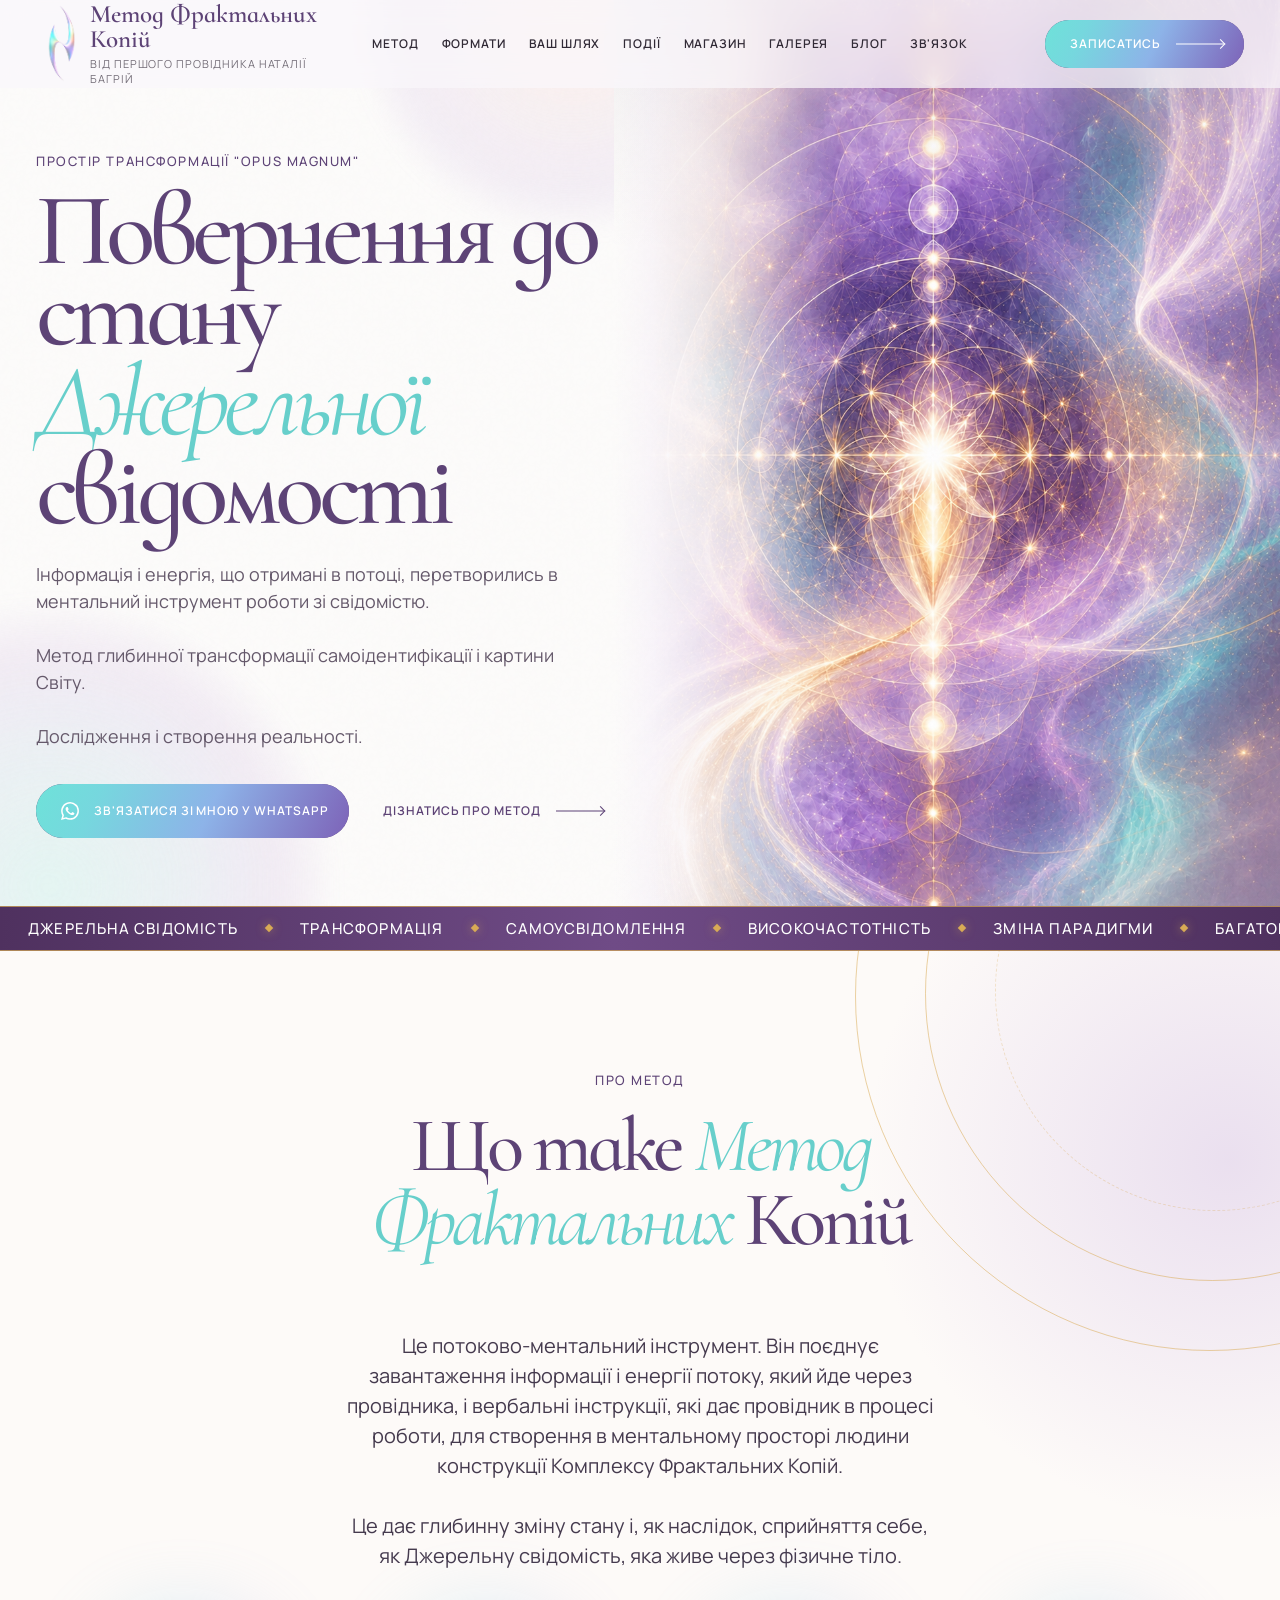
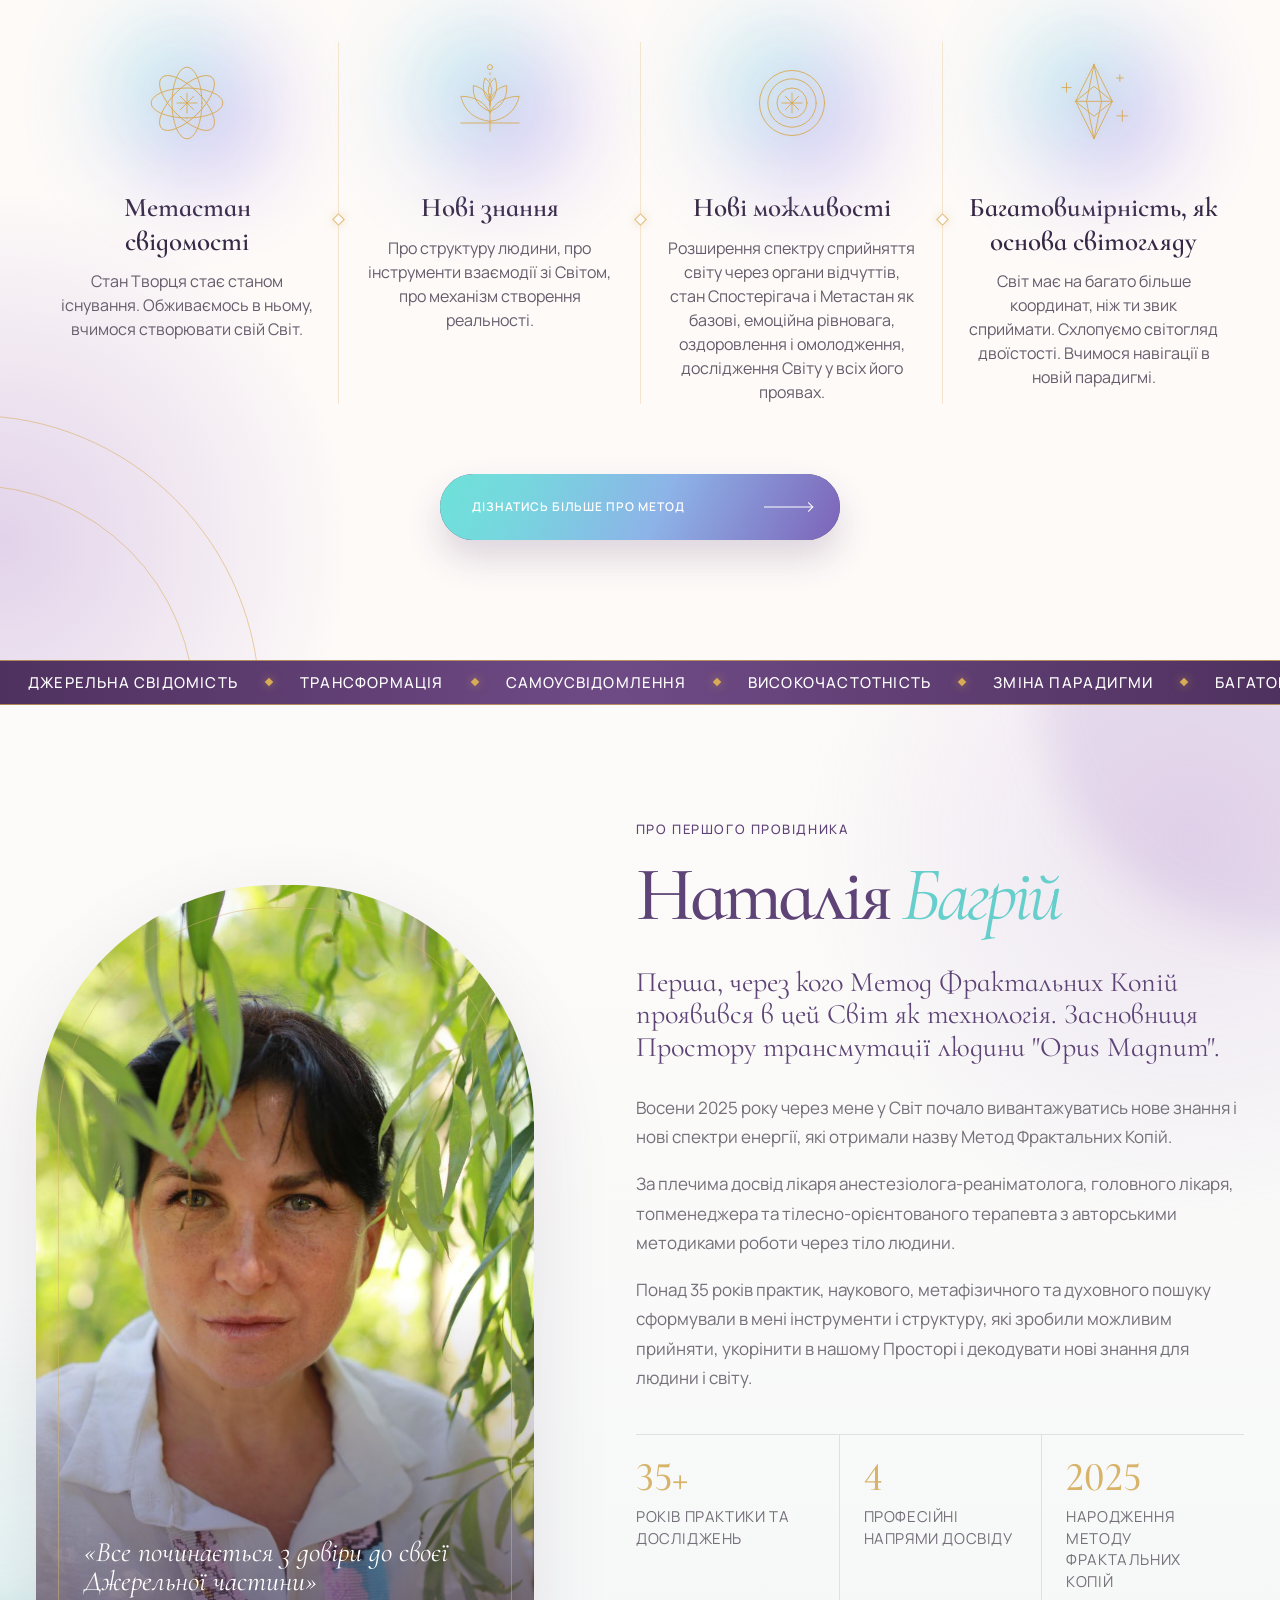
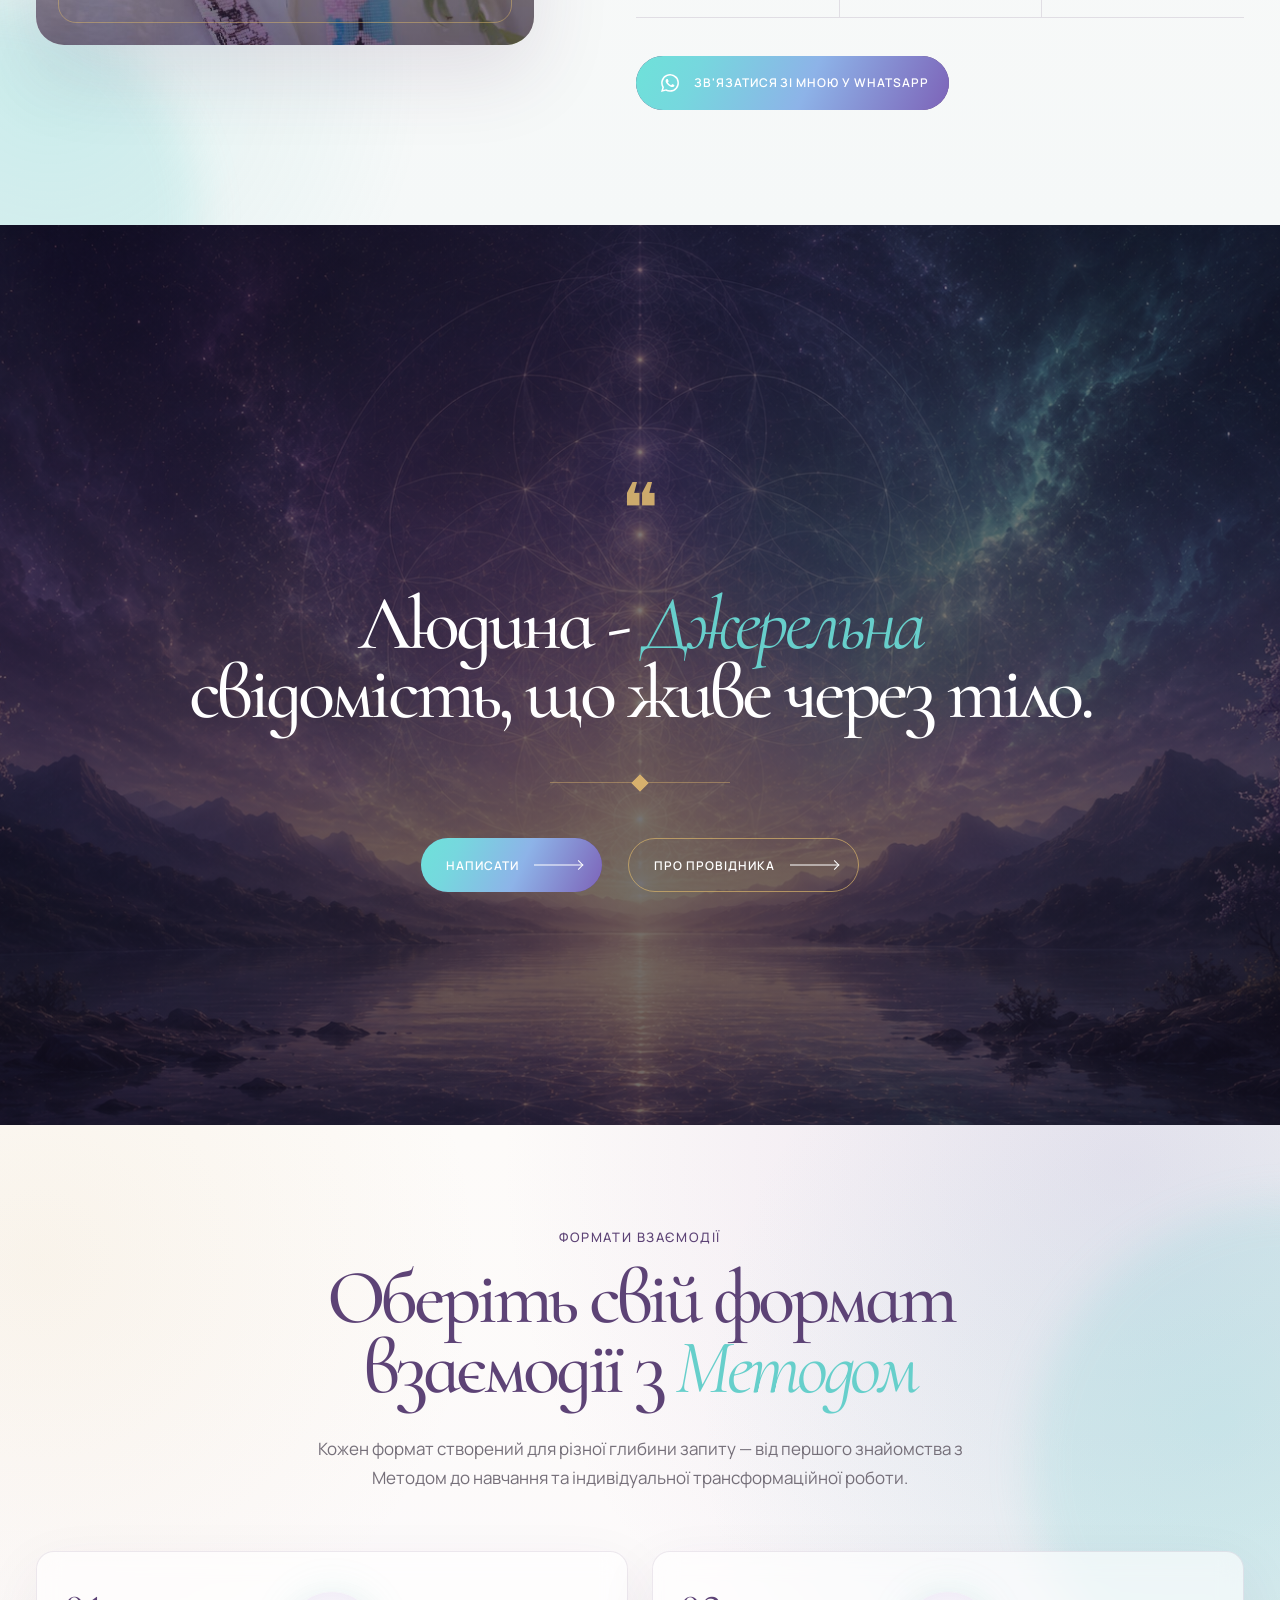
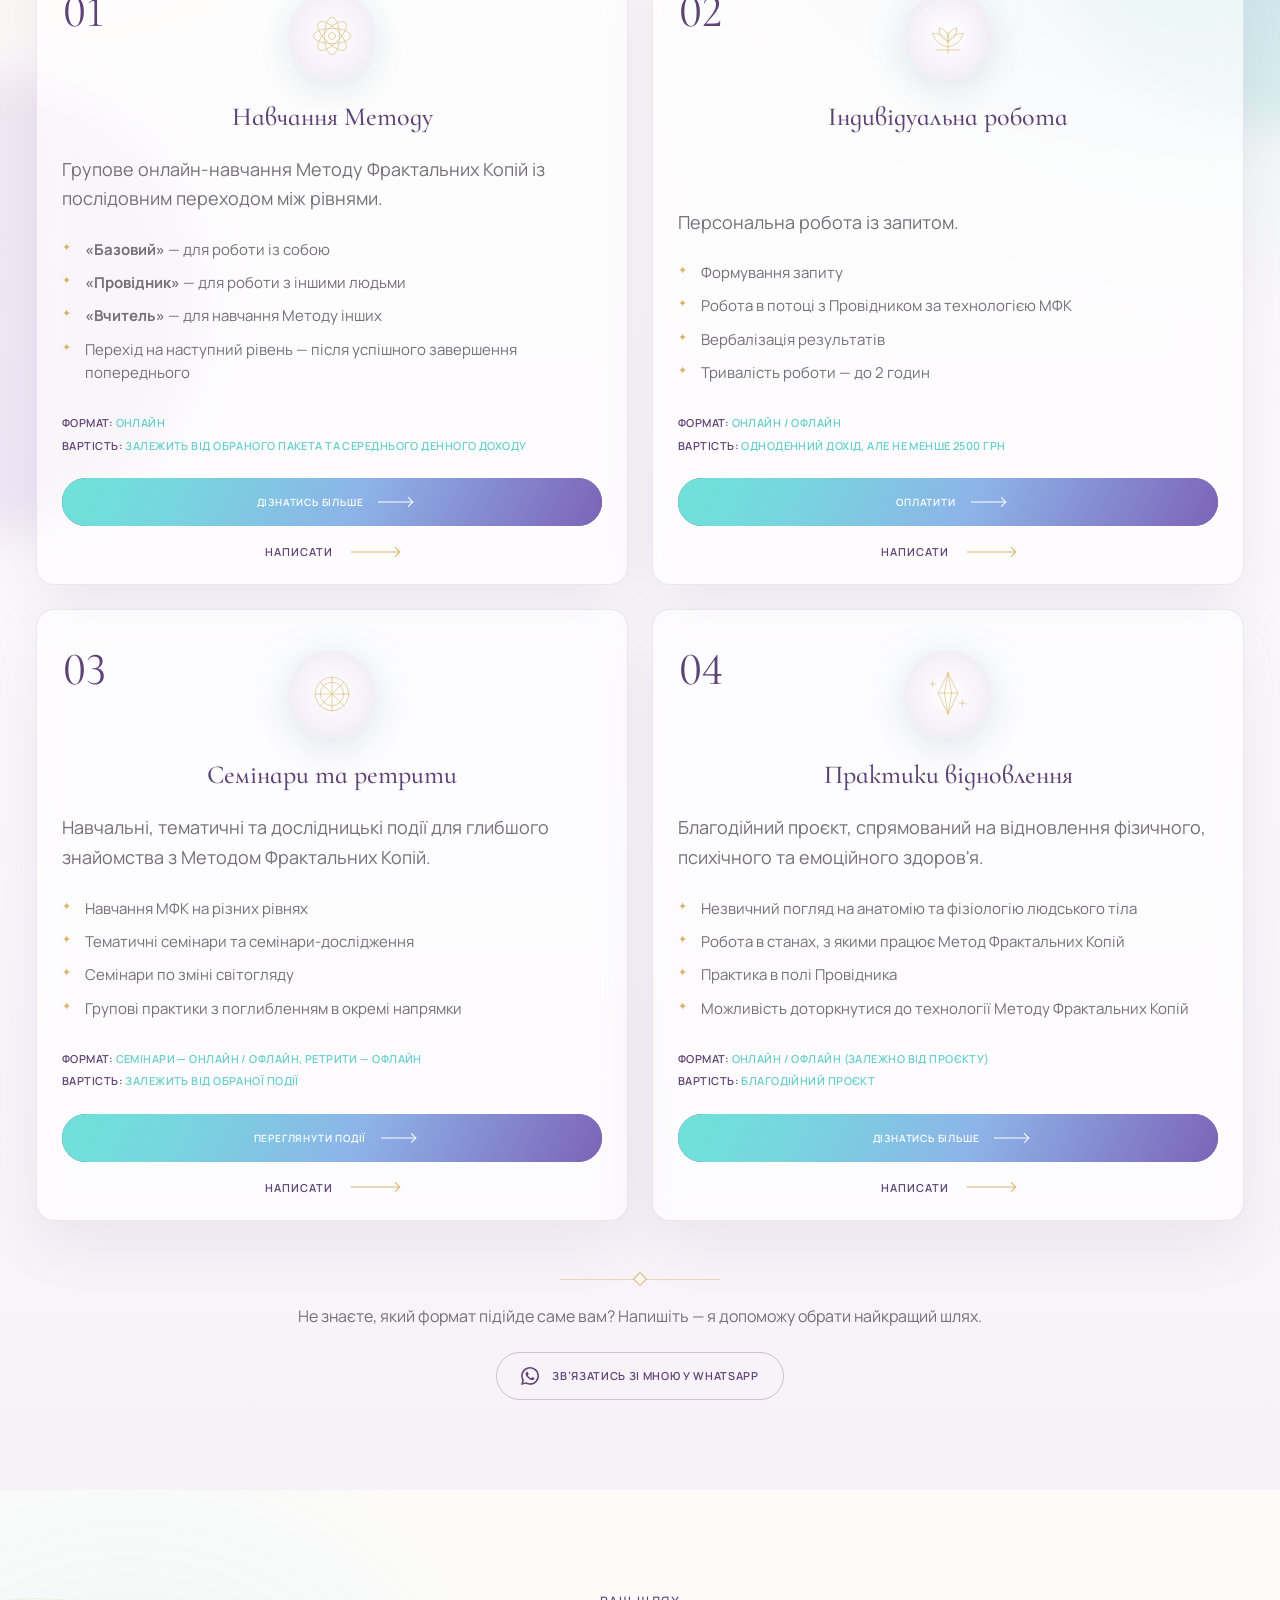
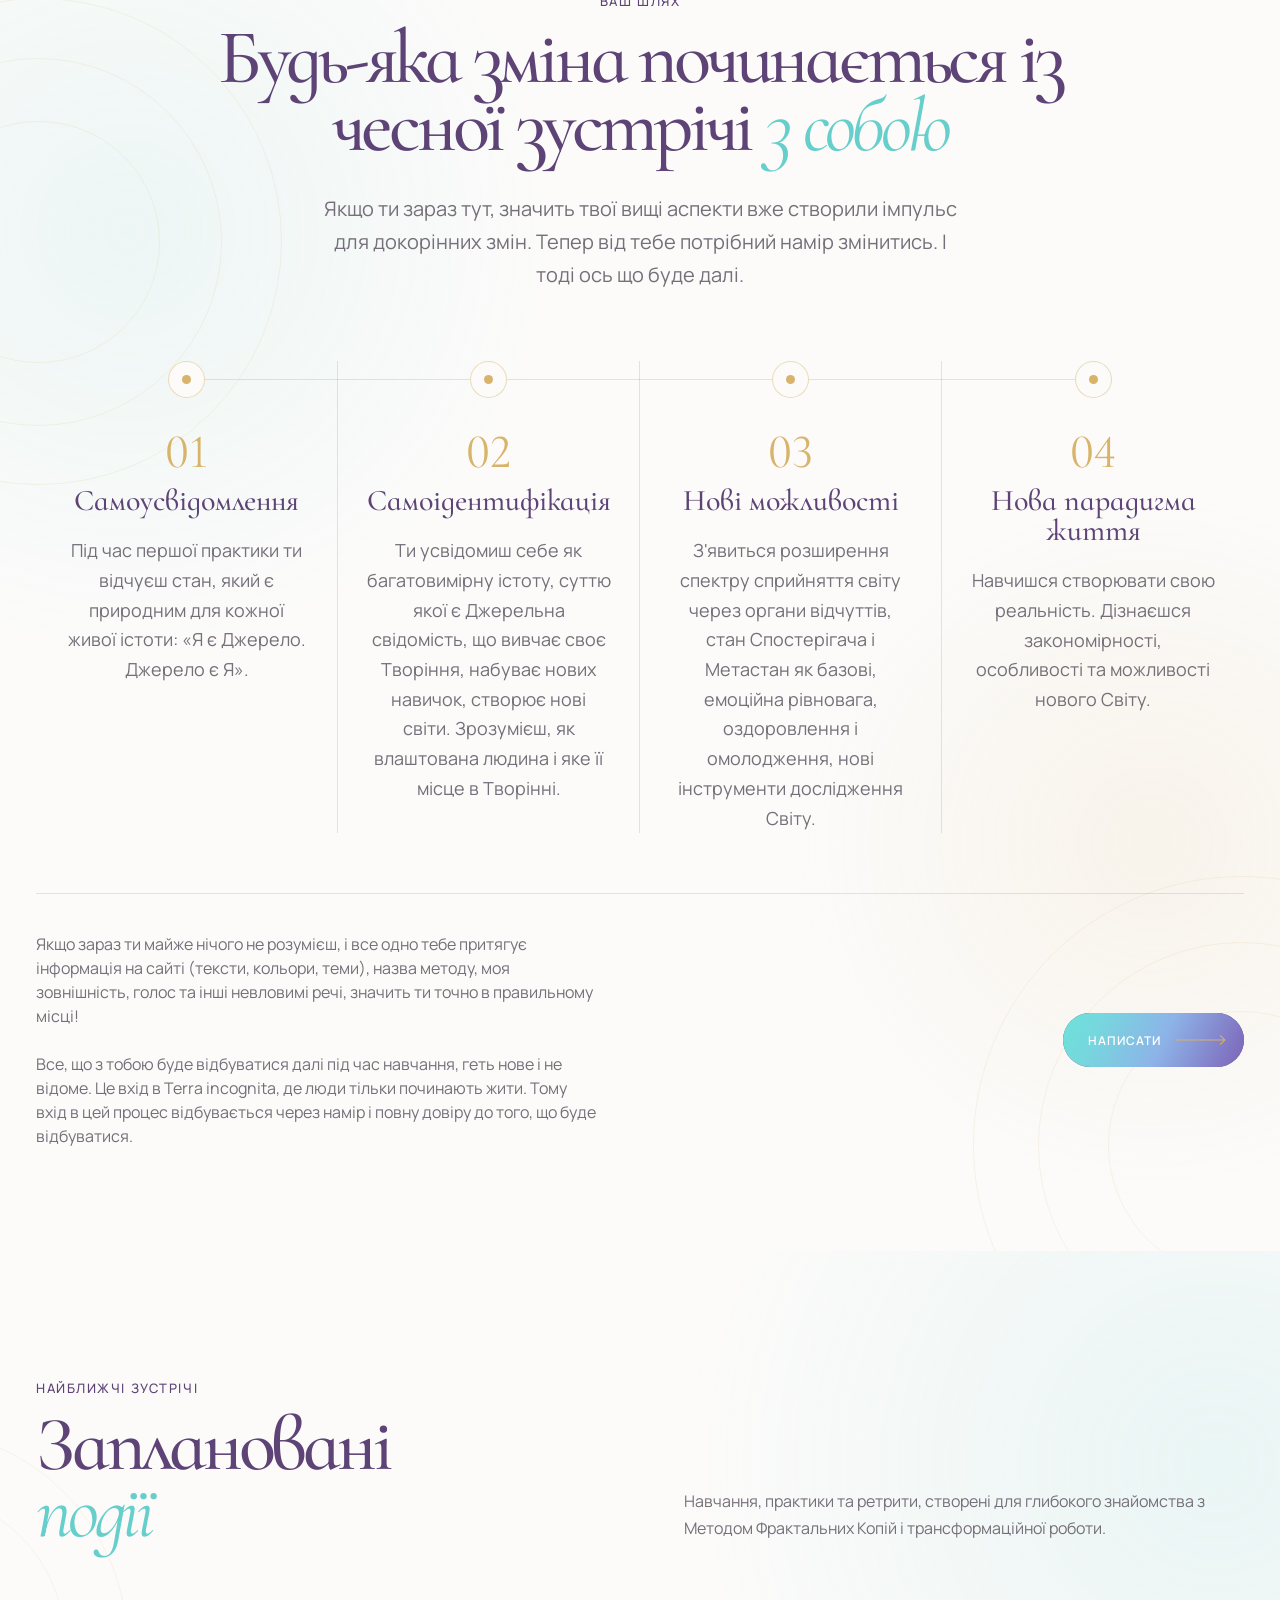
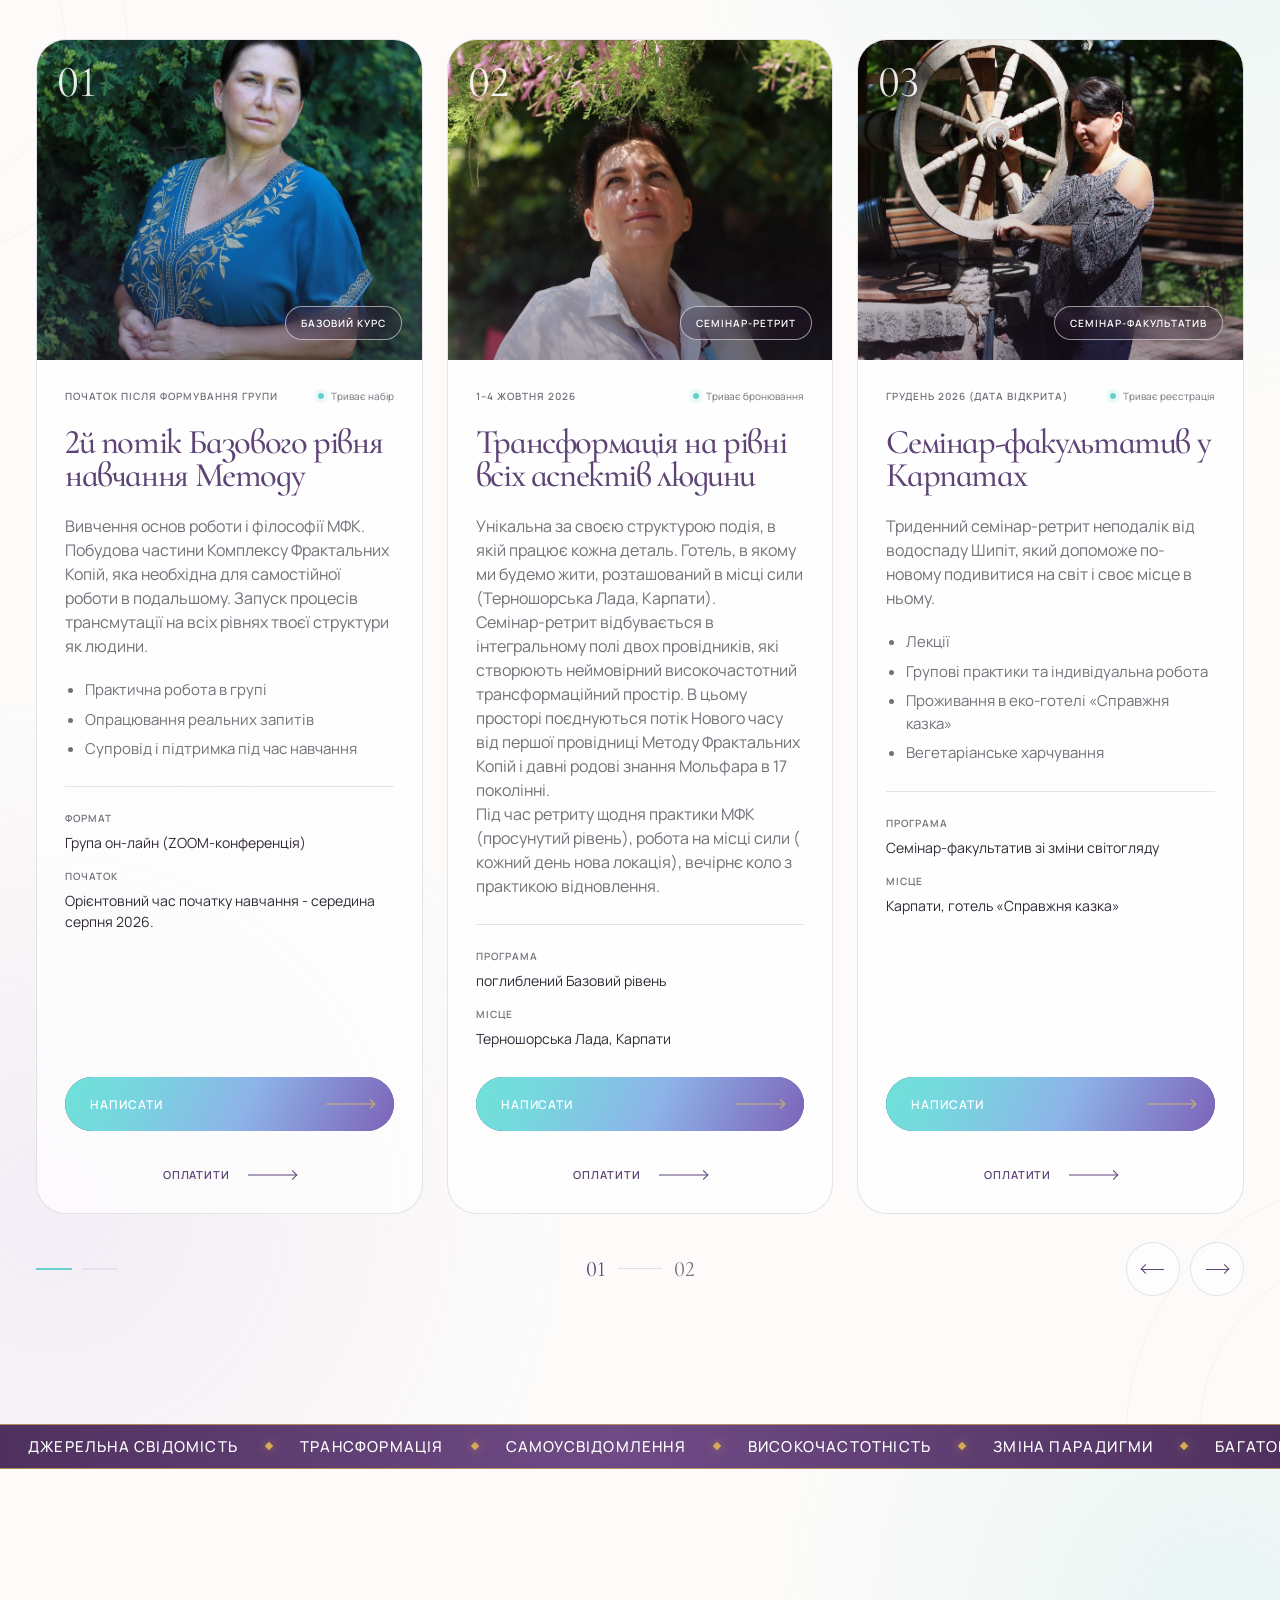
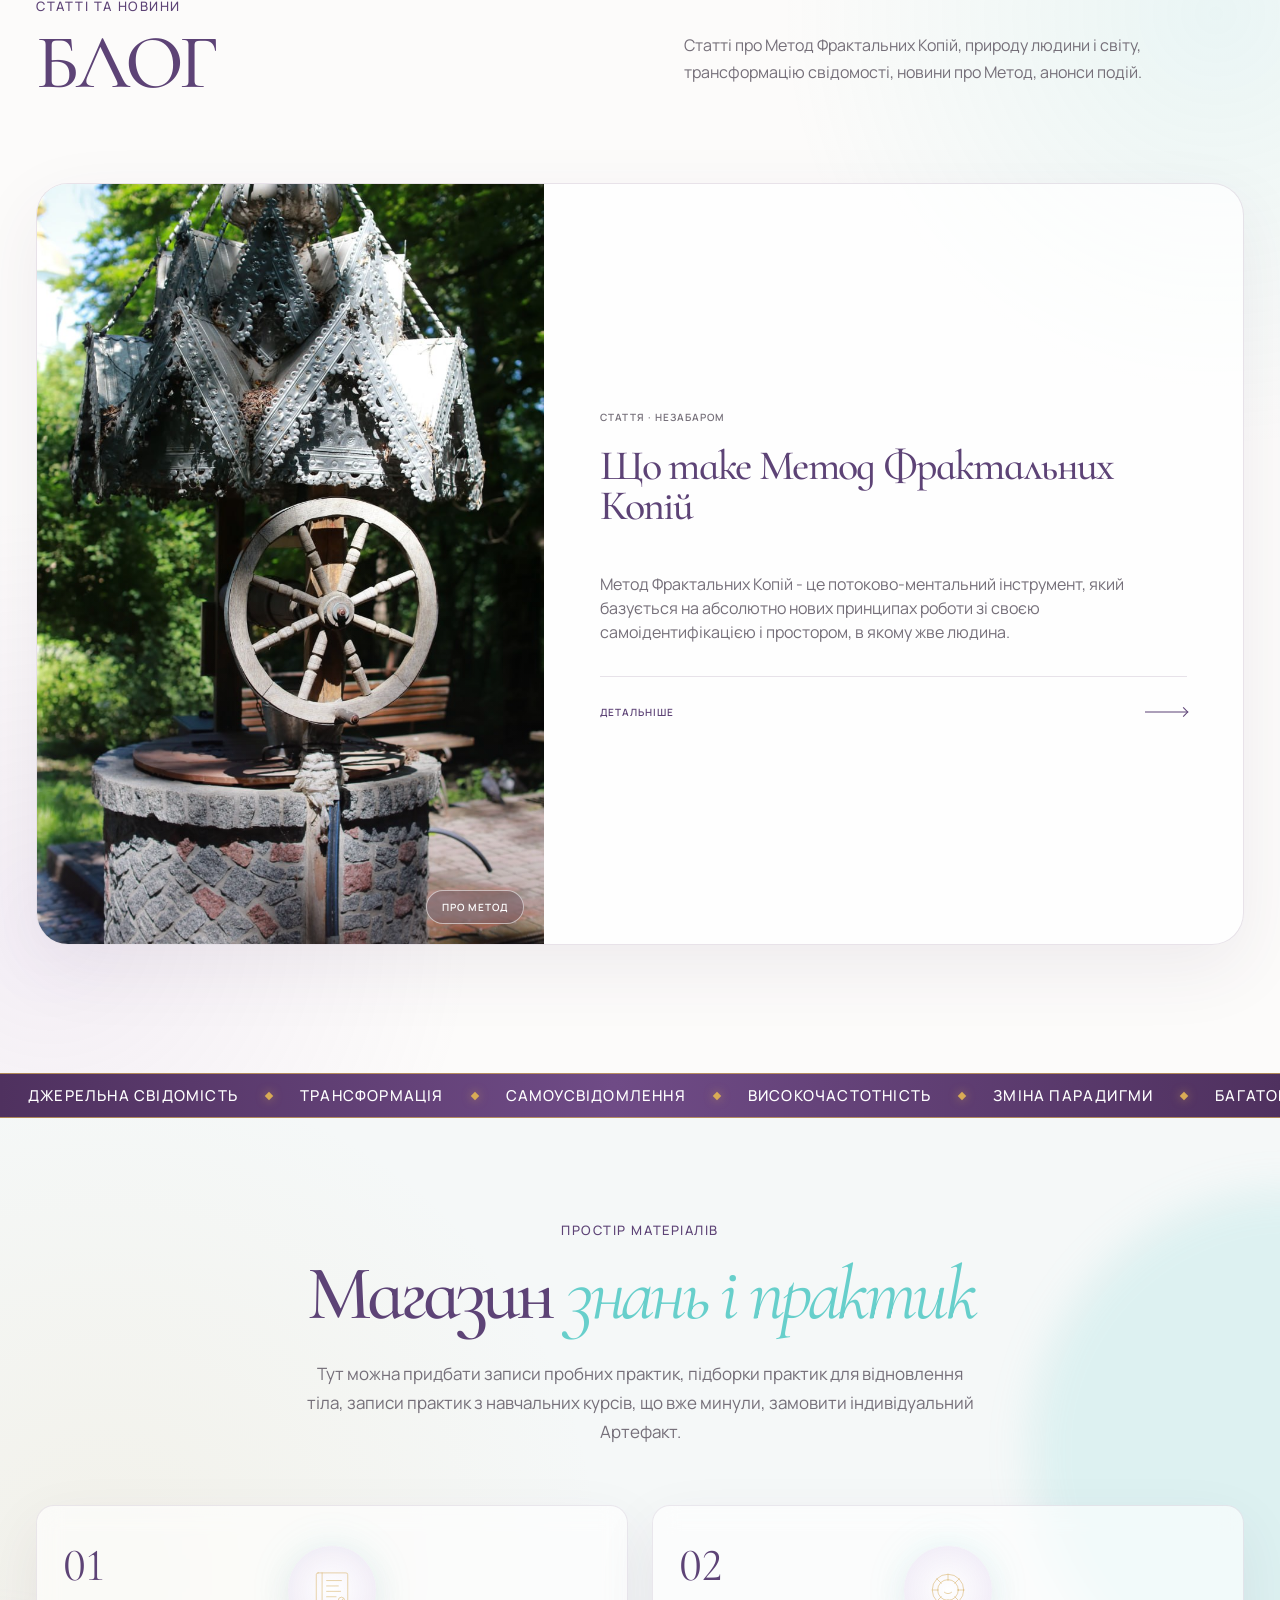
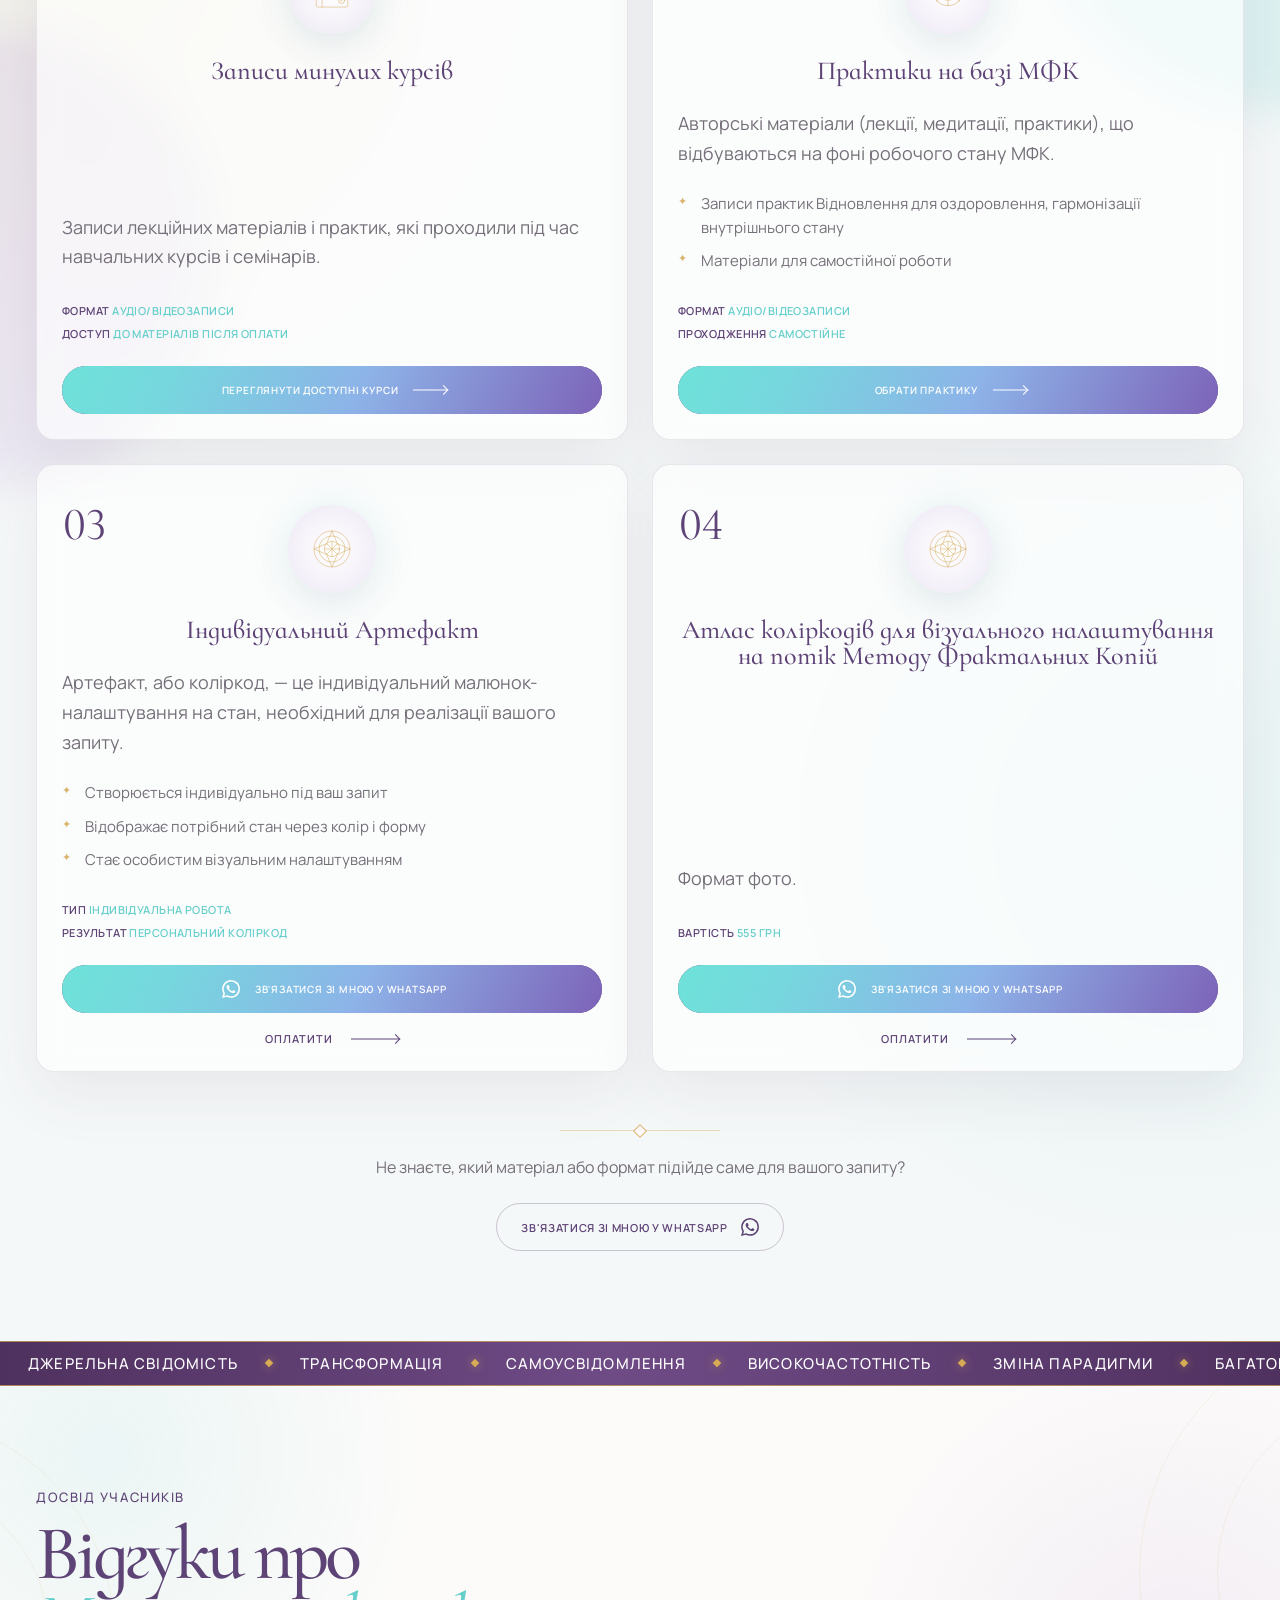
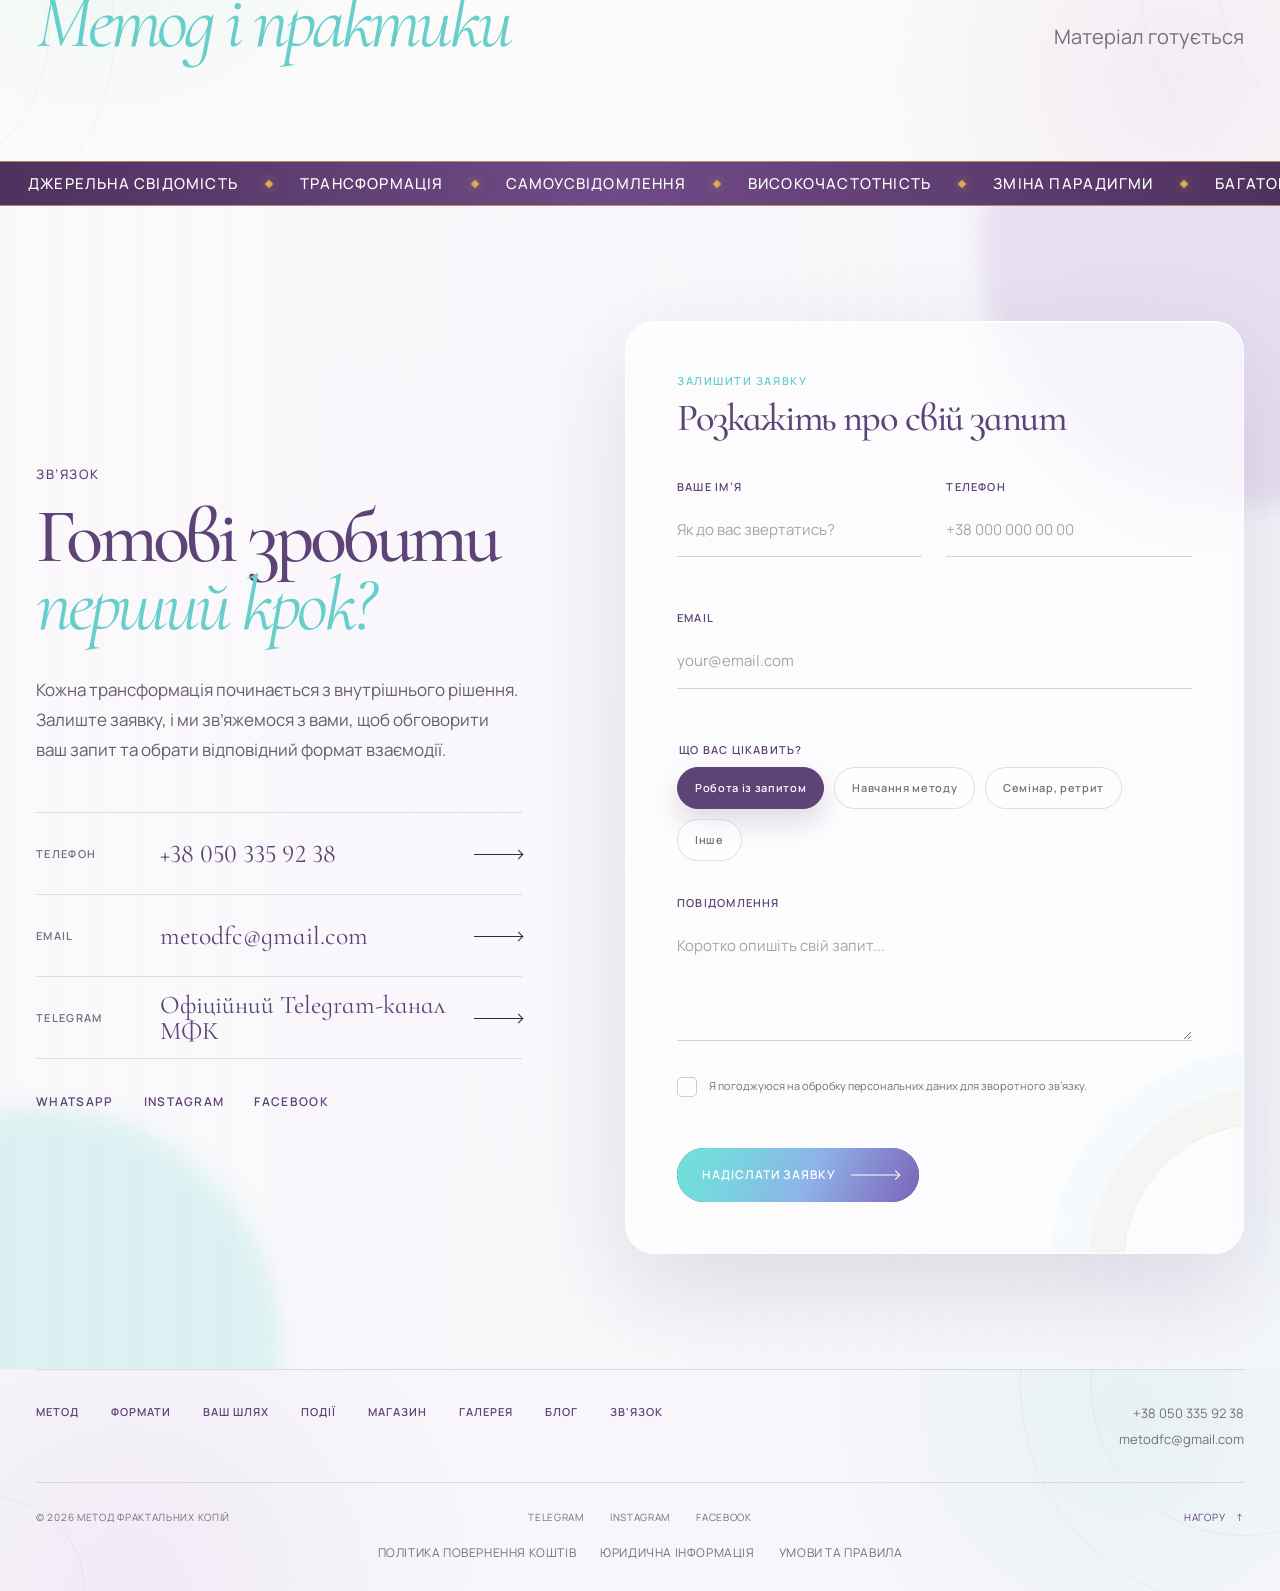
==== index.html @ 247e59f6 "Add files via upload" ====
<!doctype html>
<html lang="uk">
  <head>
    <meta charset="UTF-8" />
    <meta name="viewport" content="width=device-width, initial-scale=1.0" />
    <meta
      name="description"
      content="Метод Фрактальних Копій — авторський простір трансформації стану, свідомості та життя."
    />
    <meta name="theme-color" content="#f8f4fb" />
    <title>Метод Фрактальних Копій</title>

    <link rel="preconnect" href="https://fonts.googleapis.com" />
    <link rel="preconnect" href="https://fonts.gstatic.com" crossorigin />
    <link
      href="https://fonts.googleapis.com/css2?family=Cormorant+Garamond:ital,wght@0,400;0,500;0,600;1,400&family=Manrope:wght@400;500;600&display=swap"
      rel="stylesheet"
    />
    <link rel="stylesheet" href="style.css" />
  </head>

  <body>
    <header class="header" data-header>
      <div class="wrapper header__inner">
        <a class="logo" href="#hero" aria-label="На головну">
          <span class="logo__symbol" aria-hidden="true">
            <img src="img/logo.png" alt="" />
          </span>
          <span class="logo__copy">
            <strong>Метод Фрактальних Копій</strong>
            <small>від першого провідника Наталії Багрій</small>
          </span>
        </a>

        <nav class="nav nav--desktop" aria-label="Головна навігація">
          <a class="nav__link" href="#method">Метод</a>
          <a class="nav__link" href="#services">Формати</a>
          <a class="nav__link" href="#journey">Ваш шлях</a>
          <a class="nav__link" href="#events">Події</a>
          <a class="nav__link" href="#shop">Магазин</a>
          <a class="nav__link" href="#gallery">Галерея</a>
          <a class="nav__link" href="#blog">Блог</a>
          <a class="nav__link" href="#contacts">Зв'язок</a>
        </nav>

        <a
          class="button button--header"
          href="https://wa.me/380503359238"
          target="_blank"
          rel="noreferrer"
        >
          <span>Записатись</span>
          <span class="button__arrow" aria-hidden="true"></span>
        </a>

        <button
          class="menu-button"
          type="button"
          aria-label="Відкрити меню"
          aria-expanded="false"
          aria-controls="mobile-menu"
          data-menu-button
        >
          <span></span><span></span><span></span>
        </button>
      </div>

      <div class="mobile-menu" id="mobile-menu" data-mobile-menu>
        <div class="mobile-menu__panel">
          <div class="mobile-menu__head">
            <span class="eyebrow">Навігація</span>
            <button
              class="mobile-menu__close"
              type="button"
              aria-label="Закрити меню"
              data-menu-close
            >
              <span></span><span></span>
            </button>
          </div>

          <nav class="nav nav--mobile" aria-label="Мобільна навігація">
            <a class="nav__link" href="#method">Метод</a>
            <a class="nav__link" href="#services">Формати</a>
            <a class="nav__link" href="#journey">Ваш шлях</a>
            <a class="nav__link" href="#events">Події</a>
            <a class="nav__link" href="#shop">Магазин</a>
            <a class="nav__link" href="#gallery">Галерея</a>
            <a class="nav__link" href="#blog">Блог</a>
            <a class="nav__link" href="#contacts">Зв'язок</a>
          </nav>

          <div class="mobile-menu__footer">
            <div class="contact-list">
              <a href="tel:+380503359238">+38 050 335 92 38</a>
              <a href="mailto:metodfc@gmail.com">metodfc@gmail.com</a>
            </div>
            <div class="socials" aria-label="Соціальні мережі">
              <a
                class="social-link"
                href="https://wa.me/380503359238"
                target="_blank"
                rel="noreferrer"
                aria-label="Telegram"
              >
                <svg viewBox="0 0 24 24" aria-hidden="true">
                  <path
                    d="M21.7 3.3 18.5 20c-.2 1.2-.9 1.5-1.9.9l-4.9-3.6-2.4 2.3c-.3.3-.5.5-1 .5l.4-5 9.1-8.2c.4-.4-.1-.6-.6-.2L6 13.8 1.2 12.3C.2 12 .2 11.3 1.4 10.9L20 3.7c.9-.3 1.9.2 1.7-.4Z"
                  />
                </svg>
              </a>
              <a
                class="social-link"
                href="https://wa.me/380503359238"
                target="_blank"
                rel="noreferrer"
                aria-label="WhatsApp"
              >
                <svg viewBox="0 0 24 24" aria-hidden="true">
                  <path
                    d="M20.5 3.5A11.8 11.8 0 0 0 2 17.7L.5 23l5.5-1.4A11.8 11.8 0 0 0 20.5 3.5Zm-8.4 16.3c-1.8 0-3.6-.5-5.1-1.4l-.4-.2-3.2.8.9-3.1-.2-.4A8.9 8.9 0 1 1 12.1 19.8Zm4.9-6.7c-.3-.1-1.6-.8-1.9-.9-.2-.1-.4-.1-.6.2l-.8 1c-.1.2-.3.2-.6.1a7.3 7.3 0 0 1-3.6-3.2c-.3-.5.3-.5.8-1.6.1-.2 0-.4 0-.6l-.9-2.2c-.2-.5-.5-.4-.7-.4h-.6c-.2 0-.5.1-.8.4-.3.3-1.1 1.1-1.1 2.7s1.1 3.1 1.3 3.3c.1.2 2.3 3.5 5.5 4.9.8.3 1.4.5 1.9.6.8.3 1.5.2 2.1.1.6-.1 1.6-.7 1.8-1.3.2-.7.2-1.2.1-1.3-.1-.2-.3-.2-.6-.4Z"
                  />
                </svg>
              </a>
              <a
                class="social-link"
                href="https://www.instagram.com/dr_bagriy?igsh=MXU5anEzNjdydXV0bA=="
                target="_blank"
                rel="noreferrer"
                aria-label="Instagram"
              >
                <svg viewBox="0 0 24 24" aria-hidden="true">
                  <rect x="3" y="3" width="18" height="18" rx="5" />
                  <circle cx="12" cy="12" r="4.2" />
                  <circle cx="17.5" cy="6.5" r="1" class="svg-fill" />
                </svg>
              </a>
              <a
                class="social-link"
                href="https://www.facebook.com/share/1HQ1eymdCA/"
                target="_blank"
                rel="noreferrer"
                aria-label="Facebook"
              >
                <svg viewBox="0 0 24 24" aria-hidden="true">
                  <path
                    d="M14 8h3V4.2c-.5-.1-2.2-.2-4.1-.2C9 4 6.3 6.4 6.3 10.8V14H2v4.3h4.3V24h5.2v-5.7h4.2l.7-4.3h-4.9v-2.8C11.5 9.9 11.9 8 14 8Z"
                  />
                </svg>
              </a>
            </div>
          </div>
        </div>
      </div>
    </header>

    <main>
      <section class="hero" id="hero">
        <div class="hero__media" aria-hidden="true">
          <img class="hero__image" src="img/hero.png" alt="" />
        </div>

        <div class="hero__decor hero__decor--one" aria-hidden="true"></div>
        <div class="hero__decor hero__decor--two" aria-hidden="true"></div>
        <div class="hero__grain" aria-hidden="true"></div>

        <div class="wrapper hero__inner">
          <div class="hero__content">
            <p class="eyebrow hero__eyebrow">
              Простір трансформації "Opus Magnum"
            </p>

            <h1 class="hero__title">
              <span>Повернення до стану <em>Джерельної</em></span>

              <span>свідомості</span>
            </h1>

            <p class="hero__text">
              Інформація і енергія, що отримані в потоці, перетворились в
              ментальний інструмент роботи зі свідомістю. <br />
              <br />
              Метод глибинної трансформації самоідентифікації і картини Світу.
              <br />
              <br />
              Дослідження і створення реальності.
            </p>

            <div class="hero__actions">
              <a
                class="button button--primary"
                href="https://wa.me/380503359238"
                target="_blank"
                rel="noreferrer"
              >
                <svg viewBox="0 0 24 24" aria-hidden="true">
                  <path
                    d="M20.52 3.48A11.86 11.86 0 0 0 12.05 0C5.5 0 .16 5.34.16 11.9c0 2.1.55 4.15 1.6 5.95L0 24l6.33-1.66a11.8 11.8 0 0 0 5.72 1.46h.01c6.55 0 11.89-5.34 11.89-11.9 0-3.18-1.24-6.17-3.43-8.42ZM12.06 21.8a9.8 9.8 0 0 1-4.99-1.37l-.36-.21-3.76.99 1-3.67-.24-.38a9.82 9.82 0 1 1 8.35 4.64Zm5.38-7.34c-.29-.14-1.73-.85-2-.94-.27-.1-.47-.14-.67.14-.19.29-.77.94-.94 1.14-.17.19-.35.22-.64.07-.29-.14-1.22-.45-2.33-1.44-.86-.77-1.44-1.73-1.61-2.02-.17-.29-.02-.45.13-.6.13-.13.29-.35.43-.52.14-.17.19-.29.29-.48.1-.19.05-.36-.02-.5-.07-.14-.67-1.61-.91-2.2-.24-.58-.49-.5-.67-.5h-.57c-.19 0-.5.07-.76.36-.26.29-1 1-.99 2.43 0 1.43 1.03 2.81 1.18 3 .14.19 2.02 3.08 4.89 4.32.68.29 1.21.47 1.62.6.68.22 1.3.19 1.79.12.55-.08 1.73-.71 1.97-1.4.24-.69.24-1.29.17-1.41-.07-.12-.26-.19-.55-.33Z"
                    fill="currentColor"
                  />
                </svg>
                <span>Зв'язатися зі мною у WhatsApp</span>
              </a>

              <a class="button button--text" href="#method">
                <span>Дізнатись про метод</span>
                <span class="button__arrow" aria-hidden="true"></span>
              </a>

              <!-- <a class="button button--text" href="#form">
                <span>Написати</span>
                <span class="button__arrow" aria-hidden="true"></span>
              </a> -->
            </div>
          </div>
        </div>
      </section>

      <section class="ticker" aria-label="Ключові цінності">
        <div class="ticker__track">
          <span>Джерельна свідомість</span>
          <i></i>

          <span>Трансформація</span>
          <i></i>

          <span>Самоусвідомлення</span>
          <i></i>

          <span>Високочастотність</span>
          <i></i>

          <span>Зміна парадигми</span>
          <i></i>

          <span>Багатовимірність</span>
          <i></i>

          <!-- повтор -->

          <span>Джерельна свідомість</span>
          <i></i>

          <span>Трансформація</span>
          <i></i>

          <span>Самоусвідомлення</span>
          <i></i>

          <span>Високочастотність</span>
          <i></i>

          <span>Зміна парадигми</span>
          <i></i>

          <span>Багатовимірність</span>
        </div>
      </section>

      <section class="method" id="method" aria-labelledby="method-title">
        <div class="method__decor" aria-hidden="true">
          <span class="method__circle method__circle--right-1"></span>
          <span class="method__circle method__circle--right-2"></span>
          <span class="method__circle method__circle--right-3"></span>

          <span class="method__circle method__circle--left-1"></span>
          <span class="method__circle method__circle--left-2"></span>
        </div>

        <div class="wrapper method__inner">
          <div class="method__top">
            <div class="method__heading">
              <p class="eyebrow hero__eyebrow">Про метод</p>

              <h2 class="title" id="method-title">
                <span>Що таке <em>Метод Фрактальних </em></span>
                <span>Копій</span>
              </h2>
            </div>

            <div class="method__intro">
              <div class="method__intro-content">
                <p>
                  Це потоково-ментальний інструмент. Він поєднує завантаження
                  інформації і енергії потоку, який йде через провідника, і
                  вербальні інструкції, які дає провідник в процесі роботи, для
                  створення в ментальному просторі людини конструкції Комплексу
                  Фрактальних Копій. <br />
                  <br />
                  Це дає глибинну зміну стану і, як наслідок, сприйняття себе,
                  як Джерельну свідомість, яка живе через фізичне тіло.
                </p>
              </div>
            </div>
          </div>

          <div class="method__features">
            <article class="method-feature">
              <div class="method-feature__icon-wrap">
                <span class="method-feature__icon-glow"></span>

                <svg
                  class="method-feature__icon"
                  viewBox="0 0 120 120"
                  aria-hidden="true"
                >
                  <ellipse cx="60" cy="60" rx="18" ry="43"></ellipse>
                  <ellipse
                    cx="60"
                    cy="60"
                    rx="18"
                    ry="43"
                    transform="rotate(45 60 60)"
                  ></ellipse>
                  <ellipse
                    cx="60"
                    cy="60"
                    rx="18"
                    ry="43"
                    transform="rotate(90 60 60)"
                  ></ellipse>
                  <ellipse
                    cx="60"
                    cy="60"
                    rx="18"
                    ry="43"
                    transform="rotate(135 60 60)"
                  ></ellipse>

                  <path d="M60 48v24"></path>
                  <path d="M48 60h24"></path>
                  <path d="m52 52 16 16"></path>
                  <path d="m68 52-16 16"></path>
                </svg>
              </div>

              <h3>Метастан свідомості</h3>

              <p>
                Стан Творця стає станом існування. Обживаємось в ньому, вчимося
                створювати свій Світ.
              </p>
            </article>

            <article class="method-feature">
              <div class="method-feature__icon-wrap">
                <span class="method-feature__icon-glow"></span>

                <svg
                  class="method-feature__icon"
                  viewBox="0 0 120 120"
                  aria-hidden="true"
                >
                  <path d="M60 94V49"></path>
                  <path d="M60 82C41 80 29 69 25 52c17 0 29 7 35 20"></path>
                  <path d="M60 82c19-2 31-13 35-30-17 0-29 7-35 20"></path>

                  <path d="M60 70C46 65 39 54 40 39c13 3 20 12 20 24"></path>
                  <path d="M60 70c14-5 21-16 20-31-13 3-20 12-20 24"></path>

                  <path d="M60 59c-8-8-10-18-6-29 8 6 10 15 6 24"></path>
                  <path d="M60 59c8-8 10-18 6-29-8 6-10 15-6 24"></path>

                  <path d="M25 84h70"></path>
                  <circle cx="60" cy="17" r="3"></circle>
                  <path d="M60 24v9" stroke-dasharray="2 5"></path>
                </svg>
              </div>

              <h3>Нові знання</h3>

              <p>
                Про структуру людини, про інструменти взаємодії зі Світом, про
                механізм створення реальності.
              </p>
            </article>

            <article class="method-feature">
              <div class="method-feature__icon-wrap">
                <span class="method-feature__icon-glow"></span>

                <svg
                  class="method-feature__icon"
                  viewBox="0 0 120 120"
                  aria-hidden="true"
                >
                  <circle cx="60" cy="60" r="39"></circle>
                  <circle cx="60" cy="60" r="29"></circle>
                  <circle cx="60" cy="60" r="18"></circle>

                  <path d="M60 48v24"></path>
                  <path d="M48 60h24"></path>
                  <path d="m52 52 16 16"></path>
                  <path d="m68 52-16 16"></path>
                </svg>
              </div>

              <h3>Нові можливості</h3>

              <p>
                Розширення спектру сприйняття світу через органи відчуттів, стан
                Спостерігача і Метастан як базові, емоційна рівновага,
                оздоровлення і омолодження, дослідження Світу у всіх його
                проявах.
              </p>
            </article>

            <article class="method-feature">
              <div class="method-feature__icon-wrap">
                <span class="method-feature__icon-glow"></span>

                <svg
                  class="method-feature__icon"
                  viewBox="0 0 120 120"
                  aria-hidden="true"
                >
                  <path d="M60 14 82 58 60 103 38 58 60 14Z"></path>
                  <path d="m60 14-9 44 9 45 9-45-9-44Z"></path>
                  <path d="M38 58h44"></path>
                  <path d="m38 58 22-18 22 18-22 18-22-18Z"></path>

                  <path d="M27 36v11M21.5 41.5h11"></path>
                  <path d="M94 69v13M87.5 75.5h13"></path>
                  <path d="M91 26v8M87 30h8"></path>
                </svg>
              </div>

              <h3>Багатовимірність, як основа світогляду</h3>

              <p>
                Світ має на багато більше координат, ніж ти звик сприймати.
                Схлопуємо світогляд двоїстості. Вчимося навігації в новій
                парадигмі.
              </p>
            </article>
          </div>

          <div class="method__actions">
            <a class="button method__button" href="#services">
              <span>Дізнатись більше про метод</span>
              <span class="button__arrow" aria-hidden="true"></span>
            </a>

            <!-- <a class="method__video" href="#method-video">
              <span>Подивитись відео</span>

              <span class="method__play">
                <svg viewBox="0 0 24 24" aria-hidden="true">
                  <path d="m9 7 8 5-8 5V7Z"></path>
                </svg>
              </span>
            </a> -->
          </div>
        </div>
      </section>
      <section class="ticker" aria-label="Ключові цінності">
        <div class="ticker__track">
          <span>Джерельна свідомість</span>
          <i></i>

          <span>Трансформація</span>
          <i></i>

          <span>Самоусвідомлення</span>
          <i></i>

          <span>Високочастотність</span>
          <i></i>

          <span>Зміна парадигми</span>
          <i></i>

          <span>Багатовимірність</span>
          <i></i>

          <!-- повтор -->

          <span>Джерельна свідомість</span>
          <i></i>

          <span>Трансформація</span>
          <i></i>

          <span>Самоусвідомлення</span>
          <i></i>

          <span>Високочастотність</span>
          <i></i>

          <span>Зміна парадигми</span>
          <i></i>

          <span>Багатовимірність</span>
        </div>
      </section>

      <section class="about" id="about" aria-labelledby="about-title">
        <div class="about__glow about__glow--left" aria-hidden="true"></div>
        <div class="about__glow about__glow--right" aria-hidden="true"></div>

        <div class="wrapper about__inner">
          <div class="about__media">
            <img
              class="about__image"
              src="img/author.jpg"
              alt="Наталія Багрій — авторка Методу Фрактальних Копій"
              loading="lazy"
            />
            <div class="about__media-shade" aria-hidden="true"></div>
            <blockquote class="about__quote">
              <p>«Все починається з довіри до своєї Джерельної частини»</p>
            </blockquote>
          </div>

          <div class="about__content">
            <p class="eyebrow">Про першого провідника</p>
            <h2 class="title about__title" id="about-title">
              <span>Наталія <em>Багрій</em></span>
            </h2>

            <p class="about__lead">
              Перша, через кого Метод Фрактальних Копій проявився в цей Світ як
              технологія. Засновниця Простору трансмутації людини "Opus Magnum".
            </p>

            <div class="about__text">
              <p>
                Восени 2025 року через мене у Світ почало вивантажуватись нове
                знання і нові спектри енергії, які отримали назву Метод
                Фрактальних Копій.
              </p>
              <p>
                За плечима досвід лікаря анестезіолога-реаніматолога, головного
                лікаря, топменеджера та тілесно-орієнтованого терапевта з
                авторськими методиками роботи через тіло людини.
              </p>
              <p>
                Понад 35 років практик, наукового, метафізичного та духовного
                пошуку сформували в мені інструменти і структуру, які зробили
                можливим прийняти, укорінити в нашому Просторі і декодувати нові
                знання для людини і світу.
              </p>
            </div>

            <div class="about__facts" aria-label="Досвід Наталії Багрій">
              <div class="about-fact">
                <strong>35+</strong><span>років практики та досліджень</span>
              </div>
              <div class="about-fact">
                <strong>4</strong><span>професійні напрями досвіду</span>
              </div>
              <div class="about-fact">
                <strong>2025</strong
                ><span>народження Методу Фрактальних Копій</span>
              </div>
            </div>

            <div class="about__actions">
              <a
                class="button button--primary"
                href="https://wa.me/380503359238"
                target="_blank"
                rel="noreferrer"
              >
                <svg viewBox="0 0 24 24" aria-hidden="true">
                  <path
                    d="M20.52 3.48A11.86 11.86 0 0 0 12.05 0C5.5 0 .16 5.34.16 11.9c0 2.1.55 4.15 1.6 5.95L0 24l6.33-1.66a11.8 11.8 0 0 0 5.72 1.46h.01c6.55 0 11.89-5.34 11.89-11.9 0-3.18-1.24-6.17-3.43-8.42ZM12.06 21.8a9.8 9.8 0 0 1-4.99-1.37l-.36-.21-3.76.99 1-3.67-.24-.38a9.82 9.82 0 1 1 8.35 4.64Zm5.38-7.34c-.29-.14-1.73-.85-2-.94-.27-.1-.47-.14-.67.14-.19.29-.77.94-.94 1.14-.17.19-.35.22-.64.07-.29-.14-1.22-.45-2.33-1.44-.86-.77-1.44-1.73-1.61-2.02-.17-.29-.02-.45.13-.6.13-.13.29-.35.43-.52.14-.17.19-.29.29-.48.1-.19.05-.36-.02-.5-.07-.14-.67-1.61-.91-2.2-.24-.58-.49-.5-.67-.5h-.57c-.19 0-.5.07-.76.36-.26.29-1 1-.99 2.43 0 1.43 1.03 2.81 1.18 3 .14.19 2.02 3.08 4.89 4.32.68.29 1.21.47 1.62.6.68.22 1.3.19 1.79.12.55-.08 1.73-.71 1.97-1.4.24-.69.24-1.29.17-1.41-.07-.12-.26-.19-.55-.33Z"
                    fill="currentColor"
                  />
                </svg>
                <span>Зв'язатися зі мною у WhatsApp</span>
              </a>
            </div>
          </div>
        </div>
      </section>

      <section class="quote-section">
        <div class="quote-section__overlay"></div>

        <div class="wrapper">
          <div class="quote">
            <span class="quote__icon">❝</span>

            <h2 class="quote__title">
              Людина - <span>Джерельна</span><br />
              свідомість, що живе через тіло.
            </h2>

            <div class="quote__divider">
              <span></span>
            </div>

            <div class="quote__actions">
              <button class="button" data-contact-modal-open>
                <span>Написати</span>
                <span class="button__arrow" aria-hidden="true"></span>
              </button>

              <a href="#about" class="button button--outline">
                <span>Про провідника</span>
                <span class="button__arrow"></span>
              </a>
            </div>
          </div>
        </div>
      </section>

      <section class="formats" id="services" aria-labelledby="formats-title">
        <div class="formats__glow formats__glow--left" aria-hidden="true"></div>
        <div
          class="formats__glow formats__glow--right"
          aria-hidden="true"
        ></div>

        <div class="wrapper formats__inner">
          <header class="formats__head">
            <p class="eyebrow">Формати взаємодії</p>
            <h2 class="title formats__title" id="formats-title">
              Оберіть свій формат<br />взаємодії з <em>Методом</em>
            </h2>
            <p class="formats__intro">
              Кожен формат створений для різної глибини запиту — від першого
              знайомства з Методом до навчання та індивідуальної
              трансформаційної роботи.
            </p>
          </header>

          <div class="formats__grid" data-formats-accordion>
            <article class="format-card is-open">
              <button
                class="format-card__toggle"
                type="button"
                aria-expanded="true"
                aria-controls="format-content-1"
              >
                <span class="format-card__number">01</span>

                <span class="format-card__icon" aria-hidden="true">
                  <svg viewBox="0 0 120 120">
                    <ellipse cx="60" cy="60" rx="17" ry="42"></ellipse>
                    <ellipse
                      cx="60"
                      cy="60"
                      rx="17"
                      ry="42"
                      transform="rotate(45 60 60)"
                    ></ellipse>
                    <ellipse
                      cx="60"
                      cy="60"
                      rx="17"
                      ry="42"
                      transform="rotate(90 60 60)"
                    ></ellipse>
                    <ellipse
                      cx="60"
                      cy="60"
                      rx="17"
                      ry="42"
                      transform="rotate(135 60 60)"
                    ></ellipse>
                    <circle cx="60" cy="60" r="8"></circle>
                  </svg>
                </span>

                <span class="format-card__heading">
                  <span class="format-card__title">Навчання Методу</span>
                  <span class="format-card__chevron" aria-hidden="true"></span>
                </span>
              </button>

              <div class="format-card__content" id="format-content-1">
                <div class="format-card__content-inner">
                  <p class="format-card__description">
                    Групове онлайн-навчання Методу Фрактальних Копій із
                    послідовним переходом між рівнями.
                  </p>

                  <ul class="format-card__list">
                    <li><strong>«Базовий»</strong> — для роботи із собою</li>
                    <li>
                      <strong>«Провідник»</strong> — для роботи з іншими людьми
                    </li>
                    <li>
                      <strong>«Вчитель»</strong> — для навчання Методу інших
                    </li>
                    <li>
                      Перехід на наступний рівень — після успішного завершення
                      попереднього
                    </li>
                  </ul>

                  <div class="format-card__meta">
                    <p><span>Формат:</span> онлайн</p>
                    <p>
                      <span>Вартість:</span> залежить від обраного пакета та
                      середнього денного доходу
                    </p>
                  </div>

                  <div class="format-card__actions">
                    <button
                      type="button"
                      class="button format-card__primary"
                      data-training-open
                    >
                      <span>Дізнатись більше</span>
                      <span class="button__arrow" aria-hidden="true"></span>
                    </button>

                    <button class="format-card__link" data-contact-modal-open>
                      <span>Написати</span>
                      <span
                        class="format-card__link-arrow"
                        aria-hidden="true"
                      ></span>
                    </button>
                  </div>
                </div>
              </div>
            </article>

            <article class="format-card">
              <button
                class="format-card__toggle"
                type="button"
                aria-expanded="false"
                aria-controls="format-content-2"
              >
                <span class="format-card__number">02</span>

                <span class="format-card__icon" aria-hidden="true">
                  <svg viewBox="0 0 120 120">
                    <path d="M60 98V52"></path>
                    <path d="M60 84C42 81 30 70 26 54c17 0 28 7 34 20"></path>
                    <path d="M60 84c18-3 30-14 34-30-17 0-28 7-34 20"></path>
                    <path d="M60 72C47 67 40 57 41 42c12 3 19 12 19 23"></path>
                    <path d="M60 72c13-5 20-15 19-30-12 3-19 12-19 23"></path>
                    <path d="M33 91h54"></path>
                  </svg>
                </span>

                <span class="format-card__heading">
                  <span class="format-card__title">Індивідуальна робота</span>
                  <span class="format-card__chevron" aria-hidden="true"></span>
                </span>
              </button>

              <div class="format-card__content" id="format-content-2">
                <div class="format-card__content-inner">
                  <p class="format-card__description">
                    Персональна робота із запитом.
                  </p>

                  <ul class="format-card__list">
                    <li>Формування запиту</li>
                    <li>Робота в потоці з Провідником за технологією МФК</li>
                    <li>Вербалізація результатів</li>
                    <li>Тривалість роботи — до 2 годин</li>
                  </ul>

                  <div class="format-card__meta">
                    <p><span>Формат:</span> онлайн / офлайн</p>
                    <p>
                      <span>Вартість:</span> одноденний дохід, але не менше 2500
                      грн
                    </p>
                  </div>

                  <div class="format-card__actions">
                    <a class="button format-card__primary pay-btn" href="#">
                      <span>Оплатити</span>
                      <span class="button__arrow" aria-hidden="true"></span>
                    </a>

                    <button class="format-card__link" data-contact-modal-open>
                      <span>Написати</span>
                      <span
                        class="format-card__link-arrow"
                        aria-hidden="true"
                      ></span>
                    </button>
                  </div>
                </div>
              </div>
            </article>

            <article class="format-card">
              <button
                class="format-card__toggle"
                type="button"
                aria-expanded="false"
                aria-controls="format-content-3"
              >
                <span class="format-card__number">03</span>

                <span class="format-card__icon" aria-hidden="true">
                  <svg viewBox="0 0 120 120">
                    <circle cx="60" cy="60" r="37"></circle>
                    <circle cx="60" cy="60" r="26"></circle>
                    <path d="M60 22v76M22 60h76"></path>
                    <path d="m33 33 54 54M87 33 33 87"></path>
                  </svg>
                </span>

                <span class="format-card__heading">
                  <span class="format-card__title">Семінари та ретрити</span>
                  <span class="format-card__chevron" aria-hidden="true"></span>
                </span>
              </button>

              <div class="format-card__content" id="format-content-3">
                <div class="format-card__content-inner">
                  <p class="format-card__description">
                    Навчальні, тематичні та дослідницькі події для глибшого
                    знайомства з Методом Фрактальних Копій.
                  </p>

                  <ul class="format-card__list">
                    <li>Навчання МФК на різних рівнях</li>
                    <li>Тематичні семінари та семінари-дослідження</li>
                    <li>Семінари по зміні світогляду</li>
                    <li>Групові практики з поглибленням в окремі напрямки</li>
                  </ul>

                  <div class="format-card__meta">
                    <p>
                      <span>Формат:</span> семінари — онлайн / офлайн, ретрити —
                      офлайн
                    </p>
                    <p><span>Вартість:</span> залежить від обраної події</p>
                  </div>

                  <div class="format-card__actions">
                    <a class="button format-card__primary" href="#events">
                      <span>Переглянути події</span>
                      <span class="button__arrow" aria-hidden="true"></span>
                    </a>

                    <button class="format-card__link" data-contact-modal-open>
                      <span>Написати</span>
                      <span
                        class="format-card__link-arrow"
                        aria-hidden="true"
                      ></span>
                    </button>
                  </div>
                </div>
              </div>
            </article>

            <article class="format-card">
              <button
                class="format-card__toggle"
                type="button"
                aria-expanded="false"
                aria-controls="format-content-4"
              >
                <span class="format-card__number">04</span>

                <span class="format-card__icon" aria-hidden="true">
                  <svg viewBox="0 0 120 120">
                    <path d="M60 13 82 58 60 105 38 58 60 13Z"></path>
                    <path d="m60 13-8 45 8 47 8-47-8-45Z"></path>
                    <path d="M38 58h44"></path>
                    <path d="M26 32v11M20.5 37.5h11"></path>
                    <path d="M92 74v13M85.5 80.5h13"></path>
                  </svg>
                </span>

                <span class="format-card__heading">
                  <span class="format-card__title">Практики відновлення</span>
                  <span class="format-card__chevron" aria-hidden="true"></span>
                </span>
              </button>

              <div class="format-card__content" id="format-content-4">
                <div class="format-card__content-inner">
                  <p class="format-card__description">
                    Благодійний проєкт, спрямований на відновлення фізичного,
                    психічного та емоційного здоров'я.
                  </p>

                  <ul class="format-card__list">
                    <li>
                      Незвичний погляд на анатомію та фізіологію людського тіла
                    </li>
                    <li>
                      Робота в станах, з якими працює Метод Фрактальних Копій
                    </li>
                    <li>Практика в полі Провідника</li>
                    <li>
                      Можливість доторкнутися до технології Методу Фрактальних
                      Копій
                    </li>
                  </ul>

                  <div class="format-card__meta">
                    <p>
                      <span>Формат:</span> онлайн / офлайн (залежно від проєкту)
                    </p>
                    <p><span>Вартість:</span> благодійний проєкт</p>
                  </div>

                  <div class="format-card__actions">
                    <a class="button format-card__primary" href="#contacts">
                      <span>Дізнатись більше</span>
                      <span class="button__arrow" aria-hidden="true"></span>
                    </a>

                    <button class="format-card__link" data-contact-modal-open>
                      <span>Написати</span>
                      <span
                        class="format-card__link-arrow"
                        aria-hidden="true"
                      ></span>
                    </button>
                  </div>
                </div>
              </div>
            </article>
          </div>

          <footer class="formats__footer">
            <span class="formats__footer-decor" aria-hidden="true"></span>
            <p>
              Не знаєте, який формат підійде саме вам? Напишіть — я допоможу
              обрати найкращий шлях.
            </p>
            <a
              class="formats__telegram"
              href="https://wa.me/380503359238"
              target="_blank"
              rel="noreferrer"
            >
              <svg viewBox="0 0 24 24" aria-hidden="true">
                <path
                  d="M20.52 3.48A11.86 11.86 0 0 0 12.05 0C5.5 0 .16 5.34.16 11.9c0 2.1.55 4.15 1.6 5.95L0 24l6.33-1.66a11.8 11.8 0 0 0 5.72 1.46h.01c6.55 0 11.89-5.34 11.89-11.9 0-3.18-1.24-6.17-3.43-8.42ZM12.06 21.8a9.8 9.8 0 0 1-4.99-1.37l-.36-.21-3.76.99 1-3.67-.24-.38a9.82 9.82 0 1 1 8.35 4.64Zm5.38-7.34c-.29-.14-1.73-.85-2-.94-.27-.1-.47-.14-.67.14-.19.29-.77.94-.94 1.14-.17.19-.35.22-.64.07-.29-.14-1.22-.45-2.33-1.44-.86-.77-1.44-1.73-1.61-2.02-.17-.29-.02-.45.13-.6.13-.13.29-.35.43-.52.14-.17.19-.29.29-.48.1-.19.05-.36-.02-.5-.07-.14-.67-1.61-.91-2.2-.24-.58-.49-.5-.67-.5h-.57c-.19 0-.5.07-.76.36-.26.29-1 1-.99 2.43 0 1.43 1.03 2.81 1.18 3 .14.19 2.02 3.08 4.89 4.32.68.29 1.21.47 1.62.6.68.22 1.3.19 1.79.12.55-.08 1.73-.71 1.97-1.4.24-.69.24-1.29.17-1.41-.07-.12-.26-.19-.55-.33Z"
                  fill="currentColor"
                />
              </svg>
              <span>Зв’язатись зі мною у WhatsApp</span></a
            >
          </footer>
        </div>
      </section>
      <section class="journey" id="journey" aria-labelledby="journey-title">
        <div
          class="journey__decor journey__decor--left"
          aria-hidden="true"
        ></div>

        <div
          class="journey__decor journey__decor--right"
          aria-hidden="true"
        ></div>

        <div class="wrapper journey__inner">
          <header class="journey__header" data-journey-reveal>
            <p class="eyebrow">Ваш шлях</p>

            <h2 class="title journey__title" id="journey-title">
              <span>
                Будь-яка зміна починається із чесної зустрічі
                <em>з собою</em>
              </span>
            </h2>

            <p class="journey__intro">
              Якщо ти зараз тут, значить твої вищі аспекти вже створили імпульс
              для докорінних змін. Тепер від тебе потрібний намір змінитись. І
              тоді ось що буде далі.
            </p>
          </header>

          <div class="journey__layout">
            <div class="journey__line" aria-hidden="true">
              <span class="journey__line-progress" data-journey-progress></span>
            </div>

            <div class="journey__steps">
              <article
                class="journey-step"
                data-journey-step
                data-journey-reveal
              >
                <div class="journey-step__marker" aria-hidden="true">
                  <span></span>
                </div>

                <div class="journey-step__number">01</div>

                <div class="journey-step__content">
                  <h3 class="journey-step__title">Самоусвідомлення</h3>

                  <p class="journey-step__text">
                    Під час першої практики ти відчуєш стан, який є природним
                    для кожної живої істоти: «Я є Джерело. Джерело є Я».
                  </p>
                </div>
              </article>

              <article
                class="journey-step"
                data-journey-step
                data-journey-reveal
              >
                <div class="journey-step__marker" aria-hidden="true">
                  <span></span>
                </div>

                <div class="journey-step__number">02</div>

                <div class="journey-step__content">
                  <h3 class="journey-step__title">Самоідентифікація</h3>

                  <p class="journey-step__text">
                    Ти усвідомиш себе як багатовимірну істоту, суттю якої є
                    Джерельна свідомість, що вивчає своє Творіння, набуває нових
                    навичок, створює нові світи. Зрозумієш, як влаштована людина
                    і яке її місце в Творінні.
                  </p>
                </div>
              </article>

              <article
                class="journey-step"
                data-journey-step
                data-journey-reveal
              >
                <div class="journey-step__marker" aria-hidden="true">
                  <span></span>
                </div>

                <div class="journey-step__number">03</div>

                <div class="journey-step__content">
                  <h3 class="journey-step__title">Нові можливості</h3>

                  <p class="journey-step__text">
                    З'явиться розширення спектру сприйняття світу через органи
                    відчуттів, стан Спостерігача і Метастан як базові, емоційна
                    рівновага, оздоровлення і омолодження, нові інструменти
                    дослідження Світу.
                  </p>
                </div>
              </article>

              <article
                class="journey-step"
                data-journey-step
                data-journey-reveal
              >
                <div class="journey-step__marker" aria-hidden="true">
                  <span></span>
                </div>

                <div class="journey-step__number">04</div>

                <div class="journey-step__content">
                  <h3 class="journey-step__title">Нова парадигма життя</h3>

                  <p class="journey-step__text">
                    Навчишся створювати свою реальність. Дізнаєшся
                    закономірності, особливості та можливості нового Світу.
                  </p>
                </div>
              </article>
            </div>
          </div>

          <footer class="journey__footer" data-journey-reveal>
            <p>
              Якщо зараз ти майже нічого не розумієш, і все одно тебе притягує
              інформація на сайті (тексти, кольори, теми), назва методу, моя
              зовнішність, голос та інші невловимі речі, значить ти точно в
              правильному місці! <br />
              <br />
              Все, що з тобою буде відбуватися далі під час навчання, геть нове
              і не відоме. Це вхід в Terra incognita, де люди тільки починають
              жити. Тому вхід в цей процес відбувається через намір і повну
              довіру до того, що буде відбуватися.
            </p>

            <button class="button journey__button" data-contact-modal-open>
              <span>Написати</span>
              <span class="format-card__link-arrow" aria-hidden="true"></span>
            </button>
          </footer>
        </div>
      </section>

      <section class="events" id="events" aria-labelledby="events-title">
        <div class="events__decor events__decor--left" aria-hidden="true"></div>
        <div
          class="events__decor events__decor--right"
          aria-hidden="true"
        ></div>

        <div class="wrapper events__inner">
          <header class="events__header">
            <div>
              <p class="eyebrow">Найближчі зустрічі</p>

              <h2 class="title events__title" id="events-title">
                <span>Заплановані</span>
                <span><em>події</em></span>
              </h2>
            </div>

            <p class="events__intro">
              Навчання, практики та ретрити, створені для глибокого знайомства з
              Методом Фрактальних Копій і трансформаційної роботи.
            </p>
          </header>

          <div class="events-slider" data-events-slider>
            <div class="events-slider__viewport">
              <div class="events-slider__track" data-events-track>
                <!-- Подія 01 -->

                <article class="event-slide" data-event-slide>
                  <div class="event-slide__media">
                    <img
                      class="event-slide__image"
                      src="img/1.jpg"
                      alt="Навчання Методу Фрактальних Копій"
                      loading="lazy"
                    />

                    <div
                      class="event-slide__media-overlay"
                      aria-hidden="true"
                    ></div>

                    <span class="event-slide__index">01</span>

                    <span class="event-slide__media-label"> Базовий курс </span>
                  </div>

                  <div class="event-slide__content">
                    <div class="event-slide__top">
                      <p class="event-slide__date">
                        Початок після формування групи
                      </p>

                      <span class="event-slide__status"> Триває набір </span>
                    </div>

                    <h3 class="event-slide__title">
                      2й потік Базового рівня навчання Методу
                    </h3>

                    <p class="event-slide__description">
                      Вивчення основ роботи і філософії МФК. Побудова частини
                      Комплексу Фрактальних Копій, яка необхідна для самостійної
                      роботи в подальшому. Запуск процесів трансмутації на всіх
                      рівнях твоєї структури як людини.
                    </p>
                    <ul class="event-slide__list">
                      <li>Практична робота в групі</li>
                      <li>Опрацювання реальних запитів</li>
                      <li>Супровід і підтримка під час навчання</li>
                    </ul>

                    <div class="event-slide__details">
                      <p>
                        <span>Формат</span>
                        Група он-лайн (ZOOM-конференція)
                      </p>

                      <p>
                        <span>Початок</span>
                        Орієнтовний час початку навчання - середина серпня 2026.
                      </p>
                    </div>

                    <div class="event-slide__actions">
                      <button
                        class="button event-slide__button"
                        data-contact-modal-open
                      >
                        <span>Написати</span>
                        <span
                          class="format-card__link-arrow"
                          aria-hidden="true"
                        ></span>
                      </button>

                      <a
                        class="format-card__link pay-btn"
                        href="#"
                        target="_blank"
                        rel="noreferrer"
                      >
                        <span>Оплатити</span>
                        <span class="button__arrow" aria-hidden="true"></span>
                      </a>
                    </div>
                  </div>
                </article>

                <!-- Подія 02 -->

                <article class="event-slide" data-event-slide>
                  <div class="event-slide__media">
                    <img
                      class="event-slide__image"
                      src="img/2.jpg"
                      alt="Семінар-ретрит у Карпатах"
                      loading="lazy"
                    />

                    <div
                      class="event-slide__media-overlay"
                      aria-hidden="true"
                    ></div>

                    <span class="event-slide__index">02</span>

                    <span class="event-slide__media-label">
                      Семінар-ретрит
                    </span>
                  </div>

                  <div class="event-slide__content">
                    <div class="event-slide__top">
                      <p class="event-slide__date">1–4 жовтня 2026</p>

                      <span class="event-slide__status">
                        Триває бронювання
                      </span>
                    </div>

                    <h3 class="event-slide__title">
                      Трансформація на рівні всіх аспектів людини
                    </h3>

                    <p class="event-slide__description">
                      Унікальна за своєю структурою подія, в якій працює кожна
                      деталь. Готель, в якому ми будемо жити, розташований в
                      місці сили (Терношорська Лада, Карпати). <br />
                      Семінар-ретрит відбувається в інтегральному полі двох
                      провідників, які створюють неймовірний високочастотний
                      трансформаційний простір. В цьому просторі поєднуються
                      потік Нового часу від першої провідниці Методу Фрактальних
                      Копій і давні родові знання Мольфара в 17 поколінні.
                      <br />
                      Під час ретриту щодня практики МФК (просунутий рівень),
                      робота на місці сили ( кожний день нова локація), вечірнє
                      коло з практикою відновлення.
                    </p>

                    <div class="event-slide__details">
                      <p>
                        <span>Програма</span>
                        поглиблений Базовий рівень
                      </p>

                      <p>
                        <span>Місце</span>
                        Терношорська Лада, Карпати
                      </p>
                    </div>

                    <div class="event-slide__actions">
                      <button
                        class="button event-slide__button"
                        data-contact-modal-open
                      >
                        <span>Написати</span>
                        <span
                          class="format-card__link-arrow"
                          aria-hidden="true"
                        ></span>
                      </button>

                      <a
                        class="format-card__link pay-btn"
                        href="#"
                        target="_blank"
                        rel="noreferrer"
                      >
                        <span>Оплатити</span>
                        <span class="button__arrow" aria-hidden="true"></span>
                      </a>
                    </div>
                  </div>
                </article>

                <!-- Подія 03 -->

                <article class="event-slide" data-event-slide>
                  <div class="event-slide__media">
                    <img
                      class="event-slide__image"
                      src="img/3.jpg"
                      alt="Семінар-факультатив у Карпатах"
                      loading="lazy"
                    />

                    <div
                      class="event-slide__media-overlay"
                      aria-hidden="true"
                    ></div>

                    <span class="event-slide__index">03</span>

                    <span class="event-slide__media-label">
                      Семінар-факультатив
                    </span>
                  </div>

                  <div class="event-slide__content">
                    <div class="event-slide__top">
                      <p class="event-slide__date">
                        Грудень 2026 (дата відкрита)
                      </p>

                      <span class="event-slide__status">
                        Триває реєстрація
                      </span>
                    </div>

                    <h3 class="event-slide__title">
                      Семінар-факультатив у Карпатах
                    </h3>

                    <p class="event-slide__description">
                      Триденний семінар-ретрит неподалік від водоспаду Шипіт,
                      який допоможе по-новому подивитися на світ і своє місце в
                      ньому.
                    </p>

                    <ul class="event-slide__list">
                      <li>Лекції</li>
                      <li>Групові практики та індивідуальна робота</li>
                      <li>Проживання в еко-готелі «Справжня казка»</li>
                      <li>Вегетаріанське харчування</li>
                    </ul>

                    <div class="event-slide__details">
                      <p>
                        <span>Програма</span>
                        Семінар-факультатив зі зміни світогляду
                      </p>

                      <p>
                        <span>Місце</span>
                        Карпати, готель «Справжня казка»
                      </p>
                    </div>

                    <div class="event-slide__actions">
                      <button
                        class="button event-slide__button"
                        data-contact-modal-open
                      >
                        <span>Написати</span>
                        <span
                          class="format-card__link-arrow"
                          aria-hidden="true"
                        ></span>
                      </button>

                      <a
                        class="format-card__link pay-btn"
                        href="#"
                        target="_blank"
                        rel="noreferrer"
                      >
                        <span>Оплатити</span>
                        <span class="button__arrow" aria-hidden="true"></span>
                      </a>
                    </div>
                  </div>
                </article>

                <!-- Подія 04 -->

                <article class="event-slide" data-event-slide>
                  <div class="event-slide__media">
                    <img
                      class="event-slide__image"
                      src="img/4.jpg"
                      alt="Практика відновлення"
                      loading="lazy"
                    />

                    <div
                      class="event-slide__media-overlay"
                      aria-hidden="true"
                    ></div>

                    <span class="event-slide__index">04</span>

                    <span class="event-slide__media-label">
                      Практика відновлення
                    </span>
                  </div>

                  <div class="event-slide__content">
                    <div class="event-slide__top">
                      <p class="event-slide__date">Щоп’ятниці • 20:00</p>

                      <span class="event-slide__status">
                        Відкрита реєстрація
                      </span>
                    </div>

                    <h3 class="event-slide__title">
                      Щотижнева практика відновлення
                    </h3>

                    <p class="event-slide__description">
                      Простір для відновлення фізичного, емоційного та
                      внутрішнього ресурсу за допомогою практик Методу
                      Фрактальних Копій.
                    </p>

                    <ul class="event-slide__list">
                      <li>Практики відновлення</li>
                      <li>Робота зі станом</li>
                      <li>Наповнення внутрішнім ресурсом</li>
                      <li>Донат по серцю</li>
                    </ul>

                    <div class="event-slide__details">
                      <p>
                        <span>Формат</span>
                        Онлайн
                      </p>

                      <p>
                        <span>Час</span>
                        Щоп’ятниці о 20:00
                      </p>
                    </div>

                    <div class="event-slide__actions">
                      <a
                        class="button event-slide__button"
                        href="https://t.me/+fpnFtDIml91mMWFi"
                        target="_blank"
                        rel="noreferrer"
                      >
                        <span>Приєднатися</span>
                        <span class="button__arrow" aria-hidden="true"></span>
                      </a>
                      <a
                        class="format-card__link pay-btn"
                        href="#"
                        target="_blank"
                        rel="noreferrer"
                      >
                        <span>Оплатити</span>
                        <span class="button__arrow" aria-hidden="true"></span>
                      </a>
                    </div>
                  </div>
                </article>

                <article class="event-slide" data-event-slide>
                  <div class="event-slide__media">
                    <img
                      class="event-slide__image"
                      src="img/5.jpg"
                      alt="Презентація Методу Фрактальних Копій"
                      loading="lazy"
                    />

                    <div
                      class="event-slide__media-overlay"
                      aria-hidden="true"
                    ></div>

                    <span class="event-slide__index">05</span>

                    <span class="event-slide__media-label">
                      Презентація Методу
                    </span>
                  </div>

                  <div class="event-slide__content">
                    <div class="event-slide__top">
                      <p class="event-slide__date">7 серпня 2026</p>

                      <span class="event-slide__status">
                        Відкрита реєстрація
                      </span>
                    </div>

                    <h3 class="event-slide__title">
                      Презентація Методу Фрактальних Копій
                    </h3>

                    <p class="event-slide__description">
                      Зустріч для тих, кому відгукується Метод Фрактальних Копій
                      і хто хоче відчути його дію, поставити запитання
                      провідниці та почути досвід студентів Базового курсу.
                    </p>

                    <ul class="event-slide__list">
                      <li>Знайомство з Методом Фрактальних Копій</li>
                      <li>Відповіді на запитання учасників</li>
                      <li>Відгуки студентів Базового курсу</li>
                      <li>Практика з МФК</li>
                    </ul>

                    <div class="event-slide__details">
                      <p>
                        <span>Формат</span>
                        Онлайн
                      </p>

                      <p>
                        <span>Вартість</span>
                        Безкоштовно
                      </p>
                    </div>

                    <div class="event-slide__actions">
                      <a
                        class="button event-slide__button"
                        href="https://t.me/+Z_2xXmngbPwyYWNi"
                        target="_blank"
                        rel="noopener noreferrer"
                      >
                        <span>Приєднатися</span>
                        <span class="button__arrow" aria-hidden="true"></span>
                      </a>
                      <a
                        class="format-card__link pay-btn"
                        href="#"
                        target="_blank"
                        rel="noreferrer"
                      >
                        <span>Оплатити</span>
                        <span class="button__arrow" aria-hidden="true"></span>
                      </a>
                    </div>
                  </div>
                </article>
              </div>
            </div>

            <div class="events-slider__footer">
              <div
                class="events-slider__pagination"
                aria-label="Навігація між подіями"
                data-events-pagination
              ></div>

              <div class="events-slider__counter" aria-live="polite">
                <span data-events-current>01</span>
                <i></i>
                <span data-events-total>04</span>
              </div>

              <div class="events-slider__controls">
                <button
                  class="events-slider__arrow events-slider__arrow--prev"
                  type="button"
                  aria-label="Попередня подія"
                  data-events-prev
                >
                  <span aria-hidden="true"></span>
                </button>

                <button
                  class="events-slider__arrow events-slider__arrow--next"
                  type="button"
                  aria-label="Наступна подія"
                  data-events-next
                >
                  <span aria-hidden="true"></span>
                </button>
              </div>
            </div>
          </div>
        </div>
      </section>
      <section class="ticker" aria-label="Ключові цінності">
        <div class="ticker__track">
          <span>Джерельна свідомість</span>
          <i></i>

          <span>Трансформація</span>
          <i></i>

          <span>Самоусвідомлення</span>
          <i></i>

          <span>Високочастотність</span>
          <i></i>

          <span>Зміна парадигми</span>
          <i></i>

          <span>Багатовимірність</span>
          <i></i>

          <!-- повтор -->

          <span>Джерельна свідомість</span>
          <i></i>

          <span>Трансформація</span>
          <i></i>

          <span>Самоусвідомлення</span>
          <i></i>

          <span>Високочастотність</span>
          <i></i>

          <span>Зміна парадигми</span>
          <i></i>

          <span>Багатовимірність</span>
        </div>
      </section>
      <section class="blog" id="blog" aria-labelledby="blog-title">
        <div class="wrapper blog__inner">
          <header class="blog__header">
            <div>
              <p class="eyebrow">Статті та новини</p>

              <h2 class="title blog__title" id="blog-title">
                <span>БЛОГ</span>
              </h2>
            </div>

            <p class="blog__intro">
              Статті про Метод Фрактальних Копій, природу людини і світу,
              трансформацію свідомості, новини про Метод, анонси подій.
            </p>
          </header>

          <div class="blog__grid">
            <!-- Стаття 1 -->
            <article
              class="blog-card"
              data-blog-card
              data-blog-title="Що таке Метод Фрактальних Копій"
              data-blog-category="Про Метод"
              data-blog-content="Метод Фрактальних Копій — це потоково-ментальний інструмент роботи зі свідомістю. Він допомагає побачити зв’язок між внутрішнім станом людини, її сприйняттям себе та подіями, які вона створює у своєму житті. У цьому розділі згодом з’явиться повна авторська стаття про принципи та можливості Методу."
            >
              <div class="blog-card__media">
                <img
                  src="img/14.jpg"
                  alt="Навчання Методу Фрактальних Копій"
                  loading="lazy"
                />

                <span class="blog-card__category">Про Метод</span>
              </div>

              <div class="blog-card__content">
                <p class="blog-card__meta">Стаття · незабаром</p>

                <h3 class="blog-card__title">
                  Що таке Метод Фрактальних Копій
                </h3>

                <p class="blog-card__description">
                  Метод Фрактальних Копій - це потоково-ментальний інструмент,
                  який базується на абсолютно нових принципах роботи зі своєю
                  самоідентифікацією і простором, в якому жве людина.
                </p>

                <button class="blog-card__button" type="button" data-blog-open>
                  <span>Детальніше</span>
                  <span class="blog-card__arrow" aria-hidden="true"></span>
                </button>
              </div>
            </article>
          </div>
        </div>
      </section>
      <div
        class="review-modal"
        data-blog-modal
        aria-hidden="true"
        role="dialog"
        aria-modal="true"
        aria-labelledby="blog-modal-title"
      >
        <div class="review-modal__backdrop" data-blog-close></div>

        <div class="review-modal__dialog">
          <button
            class="review-modal__close"
            type="button"
            aria-label="Закрити вікно"
            data-blog-close
          >
            <span></span>
            <span></span>
          </button>

          <div class="blog-modal__content">
            <p
              class="eyebrow blog-modal__category"
              data-blog-modal-category
            ></p>

            <h2
              class="blog-modal__title"
              id="blog-modal-title"
              data-blog-modal-title
            ></h2>

            <p class="blog-modal__text">
              Метод Фрактальних Копій - це потоково-ментальний інструмент, який
              базується на абсолютно нових принципах роботи зі своєю
              самоідентифікацією і простором, в якому живе людина.
            </p>

            <p class="blog-modal__notice">
              Повний матеріал незабаром з’явиться у блозі.
            </p>
          </div>
        </div>
      </div>
      <section class="ticker" aria-label="Ключові цінності">
        <div class="ticker__track">
          <span>Джерельна свідомість</span>
          <i></i>

          <span>Трансформація</span>
          <i></i>

          <span>Самоусвідомлення</span>
          <i></i>

          <span>Високочастотність</span>
          <i></i>

          <span>Зміна парадигми</span>
          <i></i>

          <span>Багатовимірність</span>
          <i></i>

          <!-- повтор -->

          <span>Джерельна свідомість</span>
          <i></i>

          <span>Трансформація</span>
          <i></i>

          <span>Самоусвідомлення</span>
          <i></i>

          <span>Високочастотність</span>
          <i></i>

          <span>Зміна парадигми</span>
          <i></i>

          <span>Багатовимірність</span>
        </div>
      </section>
      <section class="formats shop" id="shop" aria-labelledby="shop-title">
        <div class="formats__glow formats__glow--left" aria-hidden="true"></div>
        <div
          class="formats__glow formats__glow--right"
          aria-hidden="true"
        ></div>

        <div class="wrapper formats__inner">
          <header class="formats__head">
            <p class="eyebrow">Простір матеріалів</p>

            <h2 class="title formats__title" id="shop-title">
              <span>Магазин</span>
              <span><em>знань і практик</em></span>
            </h2>

            <p class="formats__intro">
              Тут можна придбати записи пробних практик, підборки практик для
              відновлення тіла, записи практик з навчальних курсів, що вже
              минули, замовити індивідуальний Артефакт.
            </p>
          </header>

          <div class="formats__grid" data-formats-accordion>
            <!-- 01. Курси -->

            <article class="format-card is-open">
              <button
                class="format-card__toggle"
                type="button"
                aria-expanded="true"
                aria-controls="shop-content-1"
              >
                <span class="format-card__number">01</span>

                <span class="format-card__icon" aria-hidden="true">
                  <svg viewBox="0 0 120 120">
                    <rect x="25" y="22" width="70" height="76" rx="4"></rect>
                    <path d="M38 22v76"></path>
                    <path d="M48 39h33"></path>
                    <path d="M48 51h26"></path>
                    <path d="M48 63h31"></path>
                    <path d="M48 75h21"></path>
                    <circle cx="81" cy="83" r="7"></circle>
                    <path d="m78 83 2 2 4-5"></path>
                  </svg>
                </span>

                <span class="format-card__heading">
                  <span class="format-card__title">
                    Записи минулих курсів
                  </span>

                  <span class="format-card__chevron" aria-hidden="true"></span>
                </span>
              </button>

              <div class="format-card__content" id="shop-content-1">
                <div class="format-card__content-inner">
                  <p class="format-card__description">
                    Записи лекційних матеріалів і практик, які проходили під час
                    навчальних курсів і семінарів.
                  </p>

                  <!-- <ul class="format-card__list">
                    <li>Відеозаписи навчальних занять</li>
                    <li>Авторські пояснення та практики</li>
                    <li>Доступ до матеріалів після придбання</li>
                  </ul> -->

                  <div class="format-card__meta">
                    <p>
                      <span>Формат</span>
                      аудіо/відеозаписи
                    </p>

                    <p>
                      <span>Доступ</span>
                      до матеріалів після оплати
                    </p>
                  </div>

                  <div class="format-card__actions">
                    <button
                      type="button"
                      class="button format-card__primary"
                      data-courses-open
                    >
                      <span>Переглянути доступні курси</span>
                      <span class="button__arrow" aria-hidden="true"></span>
                    </button>
                  </div>
                </div>
              </div>
            </article>

            <!-- 02. Медитації -->

            <article class="format-card">
              <button
                class="format-card__toggle"
                type="button"
                aria-expanded="false"
                aria-controls="shop-content-2"
              >
                <span class="format-card__number">02</span>

                <span class="format-card__icon" aria-hidden="true">
                  <svg viewBox="0 0 120 120">
                    <circle cx="60" cy="60" r="35"></circle>
                    <circle cx="60" cy="60" r="23"></circle>
                    <path d="M60 25v14"></path>
                    <path d="M60 81v14"></path>
                    <path d="M25 60h14"></path>
                    <path d="M81 60h14"></path>
                    <path d="m35 35 10 10"></path>
                    <path d="m75 75 10 10"></path>
                    <path d="m85 35-10 10"></path>
                    <path d="m45 75-10 10"></path>
                    <path d="M52 65c5 4 11 4 16 0"></path>
                  </svg>
                </span>

                <span class="format-card__heading">
                  <span class="format-card__title"> Практики на базі МФК </span>

                  <span class="format-card__chevron" aria-hidden="true"></span>
                </span>
              </button>

              <div class="format-card__content" id="shop-content-2">
                <div class="format-card__content-inner">
                  <p class="format-card__description">
                    Авторські матеріали (лекції, медитації, практики), що
                    відбуваються на фоні робочого стану МФК.
                  </p>

                  <ul class="format-card__list">
                    <li>
                      Записи практик Відновлення для оздоровлення, гармонізації
                      внутрішнього стану
                    </li>
                    <li>Матеріали для самостійної роботи</li>
                  </ul>

                  <div class="format-card__meta">
                    <p>
                      <span>Формат</span>

                      аудіо/відеозаписи
                    </p>

                    <p>
                      <span>Проходження</span>
                      Самостійне
                    </p>
                  </div>

                  <div class="format-card__actions">
                    <button
                      class="button format-card__primary"
                      type="button"
                      data-practices-open
                    >
                      <span>Обрати практику</span>
                      <span class="button__arrow" aria-hidden="true"></span>
                    </button>
                  </div>
                </div>
              </div>
            </article>

            <!-- 03. Семінари -->

            <!-- <article class="format-card">
              <button
                class="format-card__toggle"
                type="button"
                aria-expanded="false"
                aria-controls="shop-content-3"
              >
                <span class="format-card__number">03</span>

                <span class="format-card__icon" aria-hidden="true">
                  <svg viewBox="0 0 120 120">
                    <rect x="20" y="27" width="80" height="56" rx="4"></rect>
                    <path d="m51 44 24 11-24 11V44Z"></path>
                    <path d="M42 96h36"></path>
                    <path d="M60 83v13"></path>
                    <path d="M31 19v8"></path>
                    <path d="M89 19v8"></path>
                  </svg>
                </span>

                <span class="format-card__heading">
                  <span class="format-card__title"> Записи семінарів </span>

                  <span class="format-card__chevron" aria-hidden="true"></span>
                </span>
              </button>

              <div class="format-card__content" id="shop-content-3">
                <div class="format-card__content-inner">
                  <p class="format-card__description">
                    Записи тематичних семінарів із глибокими знаннями,
                    практичними поясненнями та роботою з різними аспектами
                    людини.
                  </p>

                  <ul class="format-card__list">
                    <li>Тематичні семінари у відеоформаті</li>
                    <li>Практичні інструменти для особистої роботи</li>
                    <li>Можливість повертатися до матеріалу</li>
                  </ul>

                  <div class="format-card__meta">
                    <p>
                      <span>Формат</span>
                      Запис семінару
                    </p>

                    <p>
                      <span>Перегляд</span>
                      Онлайн
                    </p>
                  </div>

                  <div class="format-card__actions">
                    <button
                      class="button format-card__primary"
                      type="button"
                      data-seminars-open
                    >
                      <span>Переглянути семінари</span>
                      <span class="button__arrow" aria-hidden="true"></span>
                    </button>
                  </div>
                </div>
              </div>
            </article> -->

            <!-- 04. Артефакт -->

            <article class="format-card">
              <button
                class="format-card__toggle"
                type="button"
                aria-expanded="false"
                aria-controls="shop-content-4"
              >
                <span class="format-card__number">03</span>

                <span class="format-card__icon" aria-hidden="true">
                  <svg viewBox="0 0 120 120">
                    <circle cx="60" cy="60" r="40"></circle>
                    <circle cx="60" cy="60" r="29"></circle>
                    <circle cx="60" cy="60" r="17"></circle>
                    <path
                      d="M60 20 72 48 100 60 72 72 60 100 48 72 20 60 48 48 60 20Z"
                    ></path>
                    <path d="M60 43v34"></path>
                    <path d="M43 60h34"></path>
                    <path d="m48 48 24 24"></path>
                    <path d="m72 48-24 24"></path>
                  </svg>
                </span>

                <span class="format-card__heading">
                  <span class="format-card__title">
                    Індивідуальний Артефакт
                  </span>

                  <span class="format-card__chevron" aria-hidden="true"></span>
                </span>
              </button>

              <div class="format-card__content" id="shop-content-4">
                <div class="format-card__content-inner">
                  <p class="format-card__description">
                    Артефакт, або коліркод, — це індивідуальний малюнок-
                    налаштування на стан, необхідний для реалізації вашого
                    запиту.
                  </p>

                  <ul class="format-card__list">
                    <li>Створюється індивідуально під ваш запит</li>
                    <li>Відображає потрібний стан через колір і форму</li>
                    <li>Стає особистим візуальним налаштуванням</li>
                  </ul>

                  <div class="format-card__meta">
                    <p>
                      <span>Тип</span>
                      Індивідуальна робота
                    </p>

                    <p>
                      <span>Результат</span>
                      Персональний коліркод
                    </p>
                  </div>

                  <div class="format-card__actions">
                    <a
                      class="button format-card__primary"
                      href="https://wa.me/380503359238"
                      target="_blank"
                      rel="noreferrer"
                    >
                      <svg viewBox="0 0 24 24" aria-hidden="true">
                        <path
                          d="M20.52 3.48A11.86 11.86 0 0 0 12.05 0C5.5 0 .16 5.34.16 11.9c0 2.1.55 4.15 1.6 5.95L0 24l6.33-1.66a11.8 11.8 0 0 0 5.72 1.46h.01c6.55 0 11.89-5.34 11.89-11.9 0-3.18-1.24-6.17-3.43-8.42ZM12.06 21.8a9.8 9.8 0 0 1-4.99-1.37l-.36-.21-3.76.99 1-3.67-.24-.38a9.82 9.82 0 1 1 8.35 4.64Zm5.38-7.34c-.29-.14-1.73-.85-2-.94-.27-.1-.47-.14-.67.14-.19.29-.77.94-.94 1.14-.17.19-.35.22-.64.07-.29-.14-1.22-.45-2.33-1.44-.86-.77-1.44-1.73-1.61-2.02-.17-.29-.02-.45.13-.6.13-.13.29-.35.43-.52.14-.17.19-.29.29-.48.1-.19.05-.36-.02-.5-.07-.14-.67-1.61-.91-2.2-.24-.58-.49-.5-.67-.5h-.57c-.19 0-.5.07-.76.36-.26.29-1 1-.99 2.43 0 1.43 1.03 2.81 1.18 3 .14.19 2.02 3.08 4.89 4.32.68.29 1.21.47 1.62.6.68.22 1.3.19 1.79.12.55-.08 1.73-.71 1.97-1.4.24-.69.24-1.29.17-1.41-.07-.12-.26-.19-.55-.33Z"
                          fill="currentColor"
                        ></path>
                      </svg>
                      <span>Зв'язатися зі мною у WhatsApp</span>
                    </a>
                    <a
                      class="format-card__link pay-btn"
                      href="#"
                      target="_blank"
                      rel="noreferrer"
                    >
                      <span>Оплатити</span>
                      <span class="button__arrow" aria-hidden="true"></span>
                    </a>
                  </div>
                </div>
              </div>
            </article>

            <article class="format-card">
              <button
                class="format-card__toggle"
                type="button"
                aria-expanded="false"
                aria-controls="shop-content-5"
              >
                <span class="format-card__number">04</span>

                <span class="format-card__icon" aria-hidden="true">
                  <svg viewBox="0 0 120 120">
                    <circle cx="60" cy="60" r="40"></circle>
                    <circle cx="60" cy="60" r="29"></circle>
                    <circle cx="60" cy="60" r="17"></circle>
                    <path
                      d="M60 20 72 48 100 60 72 72 60 100 48 72 20 60 48 48 60 20Z"
                    ></path>
                    <path d="M60 43v34"></path>
                    <path d="M43 60h34"></path>
                    <path d="m48 48 24 24"></path>
                    <path d="m72 48-24 24"></path>
                  </svg>
                </span>

                <span class="format-card__heading">
                  <span class="format-card__title">
                    Атлас коліркодів для візуального налаштування на потік
                    Методу Фрактальних Копій
                  </span>

                  <span class="format-card__chevron" aria-hidden="true"></span>
                </span>
              </button>

              <div class="format-card__content" id="shop-content-5">
                <div class="format-card__content-inner">
                  <p class="format-card__description">Формат фото.</p>

                  <div class="format-card__meta">
                    <p>
                      <span>Вартість</span>
                      555 грн
                    </p>
                  </div>

                  <div class="format-card__actions">
                    <a
                      class="button format-card__primary"
                      href="https://wa.me/380503359238"
                      target="_blank"
                      rel="noreferrer"
                    >
                      <svg viewBox="0 0 24 24" aria-hidden="true">
                        <path
                          d="M20.52 3.48A11.86 11.86 0 0 0 12.05 0C5.5 0 .16 5.34.16 11.9c0 2.1.55 4.15 1.6 5.95L0 24l6.33-1.66a11.8 11.8 0 0 0 5.72 1.46h.01c6.55 0 11.89-5.34 11.89-11.9 0-3.18-1.24-6.17-3.43-8.42ZM12.06 21.8a9.8 9.8 0 0 1-4.99-1.37l-.36-.21-3.76.99 1-3.67-.24-.38a9.82 9.82 0 1 1 8.35 4.64Zm5.38-7.34c-.29-.14-1.73-.85-2-.94-.27-.1-.47-.14-.67.14-.19.29-.77.94-.94 1.14-.17.19-.35.22-.64.07-.29-.14-1.22-.45-2.33-1.44-.86-.77-1.44-1.73-1.61-2.02-.17-.29-.02-.45.13-.6.13-.13.29-.35.43-.52.14-.17.19-.29.29-.48.1-.19.05-.36-.02-.5-.07-.14-.67-1.61-.91-2.2-.24-.58-.49-.5-.67-.5h-.57c-.19 0-.5.07-.76.36-.26.29-1 1-.99 2.43 0 1.43 1.03 2.81 1.18 3 .14.19 2.02 3.08 4.89 4.32.68.29 1.21.47 1.62.6.68.22 1.3.19 1.79.12.55-.08 1.73-.71 1.97-1.4.24-.69.24-1.29.17-1.41-.07-.12-.26-.19-.55-.33Z"
                          fill="currentColor"
                        ></path>
                      </svg>
                      <span>Зв'язатися зі мною у WhatsApp</span>
                    </a>

                    <a
                      class="format-card__link pay-btn"
                      href="#"
                      target="_blank"
                      rel="noreferrer"
                    >
                      <span>Оплатити</span>
                      <span class="button__arrow" aria-hidden="true"></span>
                    </a>
                  </div>
                </div>
              </div>
            </article>
          </div>

          <div class="formats__footer">
            <span class="formats__footer-decor" aria-hidden="true"></span>

            <p>
              Не знаєте, який матеріал або формат підійде саме для вашого
              запиту?
            </p>

            <a
              class="formats__telegram"
              href="https://wa.me/380503359238"
              target="_blank"
              rel="noreferrer"
            >
              <span>Зв'язатися зі мною у WhatsApp</span>

              <svg viewBox="0 0 24 24" aria-hidden="true">
                <path
                  d="M20.52 3.48A11.86 11.86 0 0 0 12.05 0C5.5 0 .16 5.34.16 11.9c0 2.1.55 4.15 1.6 5.95L0 24l6.33-1.66a11.8 11.8 0 0 0 5.72 1.46h.01c6.55 0 11.89-5.34 11.89-11.9 0-3.18-1.24-6.17-3.43-8.42ZM12.06 21.8a9.8 9.8 0 0 1-4.99-1.37l-.36-.21-3.76.99 1-3.67-.24-.38a9.82 9.82 0 1 1 8.35 4.64Zm5.38-7.34c-.29-.14-1.73-.85-2-.94-.27-.1-.47-.14-.67.14-.19.29-.77.94-.94 1.14-.17.19-.35.22-.64.07-.29-.14-1.22-.45-2.33-1.44-.86-.77-1.44-1.73-1.61-2.02-.17-.29-.02-.45.13-.6.13-.13.29-.35.43-.52.14-.17.19-.29.29-.48.1-.19.05-.36-.02-.5-.07-.14-.67-1.61-.91-2.2-.24-.58-.49-.5-.67-.5h-.57c-.19 0-.5.07-.76.36-.26.29-1 1-.99 2.43 0 1.43 1.03 2.81 1.18 3 .14.19 2.02 3.08 4.89 4.32.68.29 1.21.47 1.62.6.68.22 1.3.19 1.79.12.55-.08 1.73-.71 1.97-1.4.24-.69.24-1.29.17-1.41-.07-.12-.26-.19-.55-.33Z"
                  fill="currentColor"
                />
              </svg>
            </a>
          </div>
        </div>
      </section>
      <div class="review-modal" data-seminars-modal aria-hidden="true">
        <div class="review-modal__backdrop" data-seminars-close></div>

        <div
          class="review-modal__dialog"
          role="dialog"
          aria-modal="true"
          aria-labelledby="seminars-title"
        >
          <button
            class="review-modal__close"
            type="button"
            aria-label="Закрити"
            data-seminars-close
          >
            ×
          </button>

          <div class="training-content">
            <header class="training-content__header">
              <span class="training-content__eyebrow"> Записи семінарів </span>

              <h2 id="seminars-title">Оберіть семінар</h2>
            </header>

            <section class="training-content__section training-content__intro">
              <p>Оберіть запис семінару, який бажаєте придбати.</p>
            </section>

            <section class="training-content__section training-packages">
              <div class="packages">
                <article class="package">
                  <header class="package__header">
                    <span class="package__number">01</span>
                    <h4>Назва семінару №1</h4>
                  </header>

                  <p class="package__price">
                    <strong>Вартість:</strong>
                    <span>1111 грн</span>
                  </p>

                  <a
                    class="button format-card__primary pay-btn"
                    href="#"
                    target="_blank"
                    rel="noopener noreferrer"
                  >
                    <span>Оплатити</span>
                    <span class="button__arrow"></span>
                  </a>
                </article>

                <article class="package">
                  <header class="package__header">
                    <span class="package__number">02</span>
                    <h4>Назва семінару №2</h4>
                  </header>

                  <p class="package__price">
                    <strong>Вартість:</strong>
                    <span>777 грн</span>
                  </p>

                  <a
                    class="button format-card__primary pay-btn"
                    href="#"
                    target="_blank"
                    rel="noopener noreferrer"
                  >
                    <span>Оплатити</span>
                    <span class="button__arrow"></span>
                  </a>
                </article>
              </div>
            </section>
          </div>
        </div>
      </div>
      <div class="review-modal" data-practices-modal aria-hidden="true">
        <div class="review-modal__backdrop" data-practices-close></div>

        <div
          class="review-modal__dialog"
          role="dialog"
          aria-modal="true"
          aria-labelledby="practices-title"
        >
          <button
            class="review-modal__close"
            type="button"
            aria-label="Закрити"
            data-practices-close
          >
            ×
          </button>

          <div class="training-content">
            <header class="training-content__header">
              <span class="training-content__eyebrow">
                Практики та медитації
              </span>

              <h2 id="practices-title">Оберіть запис</h2>
            </header>

            <section class="training-content__section training-content__intro">
              <p>Оберіть практику, яку бажаєте придбати.</p>
            </section>

            <section class="training-content__section training-packages">
              <div class="packages">
                <article class="package">
                  <header class="package__header">
                    <span class="package__number">01</span>
                    <h4>Оздоровлення і омолодження опорно-рухового апарату</h4>
                  </header>

                  <p class="package__price">
                    <strong>Вартість:</strong>
                    <span>222 грн</span>
                  </p>

                  <a
                    class="button format-card__primary pay-btn"
                    href="#"
                    target="_blank"
                    rel="noopener noreferrer"
                  >
                    <span>Оплатити</span>
                    <span class="button__arrow"></span>
                  </a>
                </article>

                <article class="package">
                  <header class="package__header">
                    <span class="package__number">02</span>
                    <h4>Оздоровлення шлунково-кишкового тракту</h4>
                  </header>

                  <p class="package__price">
                    <strong>Вартість:</strong>
                    <span>222 грн</span>
                  </p>

                  <a
                    class="button format-card__primary pay-btn"
                    href="#"
                    target="_blank"
                    rel="noopener noreferrer"
                  >
                    <span>Оплатити</span>
                    <span class="button__arrow"></span>
                  </a>
                </article>

                <article class="package">
                  <header class="package__header">
                    <span class="package__number">03</span>
                    <h4>Оздоровлення шкіри</h4>
                  </header>

                  <p class="package__price">
                    <strong>Вартість:</strong>
                    <span>222 грн</span>
                  </p>

                  <a
                    class="button format-card__primary pay-btn"
                    href="#"
                    target="_blank"
                    rel="noopener noreferrer"
                  >
                    <span>Оплатити</span>
                    <span class="button__arrow"></span>
                  </a>
                </article>

                <article class="package">
                  <header class="package__header">
                    <span class="package__number">04</span>
                    <h4>Оздоровлення психо-нейро-ендокрино-імунного балансу</h4>
                  </header>

                  <p class="package__price">
                    <strong>Вартість:</strong>
                    <span>222 грн</span>
                  </p>

                  <a
                    class="button format-card__primary pay-btn"
                    href="#"
                    target="_blank"
                    rel="noopener noreferrer"
                  >
                    <span>Оплатити</span>
                    <span class="button__arrow"></span>
                  </a>
                </article>

                <article class="package">
                  <header class="package__header">
                    <span class="package__number">05</span>
                    <h4>Оздоровлення крові</h4>
                  </header>

                  <p class="package__price">
                    <strong>Вартість:</strong>
                    <span>222 грн</span>
                  </p>

                  <a
                    class="button format-card__primary pay-btn"
                    href="#"
                    target="_blank"
                    rel="noopener noreferrer"
                  >
                    <span>Оплатити</span>
                    <span class="button__arrow"></span>
                  </a>
                </article>

                <article class="package">
                  <header class="package__header">
                    <span class="package__number">06</span>
                    <h4>Оздоровлення нервової системи</h4>
                  </header>

                  <p class="package__price">
                    <strong>Вартість:</strong>
                    <span>222 грн</span>
                  </p>

                  <a
                    class="button format-card__primary pay-btn"
                    href="#"
                    target="_blank"
                    rel="noopener noreferrer"
                  >
                    <span>Оплатити</span>
                    <span class="button__arrow"></span>
                  </a>
                </article>
              </div>
            </section>
          </div>
        </div>
      </div>

      <div class="review-modal" data-courses-modal aria-hidden="true">
        <div class="review-modal__backdrop" data-courses-close></div>

        <div
          class="review-modal__dialog"
          role="dialog"
          aria-modal="true"
          aria-labelledby="courses-modal-title"
        >
          <button
            class="review-modal__close"
            type="button"
            aria-label="Закрити"
            data-courses-close
          >
            ×
          </button>

          <div class="training-content">
            <header class="training-content__header">
              <span class="training-content__eyebrow"
                >Записи навчань і практик</span
              >

              <h2 id="courses-modal-title">Доступні записи курсів</h2>
            </header>

            <section class="training-content__section training-content__intro">
              <p>
                Ви можете придбати записи попередніх навчань та практик, і
                вивчати їх у зручний для себе час.
              </p>
            </section>

            <section class="training-content__section training-packages">
              <div class="packages">
                <article class="package package--standard">
                  <span class="package__badge">Базовий рівень</span>

                  <header class="package__header">
                    <span class="package__number">01</span>

                    <h4>Навчання • липень 2026</h4>
                  </header>

                  <div class="package__body">
                    <p>
                      <strong>Рівень:</strong>
                      Базовий
                    </p>
                  </div>

                  <p class="package__price">
                    <strong>Вартість:</strong>
                    <span>1111 грн</span>
                  </p>

                  <a
                    class="button format-card__primary pay-btn"
                    href="#"
                    target="_blank"
                    rel="noopener noreferrer"
                  >
                    <span>Оплатити</span>
                    <span class="button__arrow" aria-hidden="true"></span>
                  </a>
                </article>

                <article class="package">
                  <span class="package__badge">Практика МФК</span>

                  <header class="package__header">
                    <span class="package__number">02</span>

                    <h4>Пробна практика МФК</h4>
                  </header>

                  <div class="package__body">
                    <p>Запис практики.</p>
                  </div>

                  <p class="package__price">
                    <strong>Вартість:</strong>
                    <span>333 грн</span>
                  </p>

                  <a
                    class="button format-card__primary pay-btn"
                    href="#"
                    target="_blank"
                    rel="noopener noreferrer"
                  >
                    <span>Оплатити</span>
                    <span class="button__arrow" aria-hidden="true"></span>
                  </a>
                </article>
              </div>
            </section>
          </div>
        </div>
      </div>
      <section class="ticker" aria-label="Ключові цінності">
        <div class="ticker__track">
          <span>Джерельна свідомість</span>
          <i></i>

          <span>Трансформація</span>
          <i></i>

          <span>Самоусвідомлення</span>
          <i></i>

          <span>Високочастотність</span>
          <i></i>

          <span>Зміна парадигми</span>
          <i></i>

          <span>Багатовимірність</span>
          <i></i>

          <!-- повтор -->

          <span>Джерельна свідомість</span>
          <i></i>

          <span>Трансформація</span>
          <i></i>

          <span>Самоусвідомлення</span>
          <i></i>

          <span>Високочастотність</span>
          <i></i>

          <span>Зміна парадигми</span>
          <i></i>

          <span>Багатовимірність</span>
        </div>
      </section>
      <section class="reviews" id="reviews" aria-labelledby="reviews-title">
        <div
          class="reviews__decor reviews__decor--left"
          aria-hidden="true"
        ></div>

        <div
          class="reviews__decor reviews__decor--right"
          aria-hidden="true"
        ></div>

        <div class="wrapper reviews__inner">
          <header class="reviews__header">
            <div>
              <p class="eyebrow">Досвід учасників</p>

              <h2 class="title reviews__title" id="reviews-title">
                <span>Відгуки про</span>
                <span><em>Метод і практики</em></span>
              </h2>
            </div>

            <p class="reviews__intro">
              Матеріал готується
              <!-- Особисті враження людей, які знайомилися з Методом Фрактальних
              Копій, проходили навчання, практики та трансформаційні програми. -->
            </p>
          </header>

          <!-- <div
            class="reviews-slider"
            data-reviews-slider
            tabindex="0"
            aria-label="Карусель відгуків"
          >
            <div class="reviews-slider__viewport">
              <div class="reviews-slider__track" data-reviews-track>
             

                <article
                  class="review-card"
                  data-review-card
                  data-review-full="Після знайомства з Методом я вперше побачила, чому одні й ті самі ситуації повторювалися в моєму житті. Замість звичного бажання все терміново виправити з’явилося спокійне розуміння себе. Практики допомогли відчути внутрішню опору, легше приймати рішення та не повертатися до старих реакцій. Для мене це стало початком дуже глибокого і водночас природного процесу змін."
                >
                  <span class="review-card__number">01</span>

                  <div class="review-card__symbol" aria-hidden="true">
                    <span>“</span>
                  </div>

                  <p class="review-card__text">
                    Після знайомства з Методом я вперше побачила, чому одні й ті
                    самі ситуації повторювалися. Замість бажання все виправити
                    з’явилося спокійне розуміння себе...
                  </p>

                  <button
                    class="review-card__read"
                    type="button"
                    data-review-open
                  >
                    <span>Читати</span>
                    <span class="review-card__arrow" aria-hidden="true"></span>
                  </button>
                </article>


                <article
                  class="review-card"
                  data-review-card
                  data-review-full="На навчання я прийшла з відчуттям внутрішньої втоми та розгубленості. Уже під час перших занять почала помічати власні автоматичні реакції й розуміти, звідки вони виникають. Найціннішим стало відчуття, що мені не потрібно боротися із собою. Поступово повернулися спокій, ясність і довіра до власних рішень. Матеріал подається глибоко, але дуже зрозуміло."
                >
                  <span class="review-card__number">02</span>

                  <div class="review-card__symbol" aria-hidden="true">
                    <span>“</span>
                  </div>

                  <p class="review-card__text">
                    На навчання я прийшла з внутрішньою втомою та розгубленістю.
                    Уже під час перших занять почала помічати автоматичні
                    реакції й розуміти, звідки вони виникають...
                  </p>

                  <button
                    class="review-card__read"
                    type="button"
                    data-review-open
                  >
                    <span>Читати</span>
                    <span class="review-card__arrow" aria-hidden="true"></span>
                  </button>
                </article>


                <article
                  class="review-card"
                  data-review-card
                  data-review-full="Практика відновлення стала для мене щотижневою точкою повернення до себе. Після неї зникає внутрішній шум, тіло розслабляється, а думки стають яснішими. Я почала значно швидше помічати моменти, коли втрачаю рівновагу, і вже знаю, як м’яко повернутися у свій стан. Це не короткочасний ефект, а навичка, яка поступово входить у повсякденне життя."
                >
                  <span class="review-card__number">03</span>

                  <div class="review-card__symbol" aria-hidden="true">
                    <span>“</span>
                  </div>

                  <p class="review-card__text">
                    Практика відновлення стала щотижневою точкою повернення до
                    себе. Після неї зникає внутрішній шум, тіло розслабляється,
                    а думки стають набагато яснішими...
                  </p>

                  <button
                    class="review-card__read"
                    type="button"
                    data-review-open
                  >
                    <span>Читати</span>
                    <span class="review-card__arrow" aria-hidden="true"></span>
                  </button>
                </article>

              

                <article
                  class="review-card"
                  data-review-card
                  data-review-full="Ретрит дав мені можливість зупинитися й побути чесною із собою. Атмосфера, природа та робота в групі створили простір, у якому багато речей відкрилися без тиску й поспіху. Я повернулася додому з відчуттям внутрішньої цілісності та чітким розумінням наступних кроків. Особливо цінним було те, що всі усвідомлення відразу поєднувалися з практикою."
                >
                  <span class="review-card__number">04</span>

                  <div class="review-card__symbol" aria-hidden="true">
                    <span>“</span>
                  </div>

                  <p class="review-card__text">
                    Ретрит дав можливість зупинитися й побути чесною із собою.
                    Атмосфера, природа та робота в групі створили простір, у
                    якому багато речей відкрилися...
                  </p>

                  <button
                    class="review-card__read"
                    type="button"
                    data-review-open
                  >
                    <span>Читати</span>
                    <span class="review-card__arrow" aria-hidden="true"></span>
                  </button>
                </article>

                

                <article
                  class="review-card"
                  data-review-card
                  data-review-full="Я довго шукала спосіб працювати не лише з окремою проблемою, а з її глибинною причиною. У Методі мене вразила цілісність: тіло, емоції, думки та події розглядаються як частини однієї системи. Завдяки цьому зміни відбувалися не через зусилля, а через нове усвідомлення і стан. Стало більше свободи, легкості та відповідальності за власний вибір."
                >
                  <span class="review-card__number">05</span>

                  <div class="review-card__symbol" aria-hidden="true">
                    <span>“</span>
                  </div>

                  <p class="review-card__text">
                    Я довго шукала спосіб працювати не лише з окремою проблемою,
                    а з її глибинною причиною. У Методі мене найбільше вразила
                    цілісність підходу...
                  </p>

                  <button
                    class="review-card__read"
                    type="button"
                    data-review-open
                  >
                    <span>Читати</span>
                    <span class="review-card__arrow" aria-hidden="true"></span>
                  </button>
                </article>

            

                <article
                  class="review-card"
                  data-review-card
                  data-review-full="Артефакт став для мене не просто красивим зображенням. Коли я дивлюся на нього, згадую стан, у якому хочу діяти, і швидше повертаюся до внутрішньої рівноваги. Кольори та форма дуже точно відгукнулися на мій запит. З часом я помітила, що почала приймати рішення спокійніше, без колишніх сумнівів і внутрішнього поспіху."
                >
                  <span class="review-card__number">06</span>

                  <div class="review-card__symbol" aria-hidden="true">
                    <span>“</span>
                  </div>

                  <p class="review-card__text">
                    Артефакт став для мене не просто красивим зображенням. Коли
                    дивлюся на нього, згадую потрібний стан і швидше повертаюся
                    до внутрішньої рівноваги...
                  </p>

                  <button
                    class="review-card__read"
                    type="button"
                    data-review-open
                  >
                    <span>Читати</span>
                    <span class="review-card__arrow" aria-hidden="true"></span>
                  </button>
                </article>

              

                <article
                  class="review-card"
                  data-review-card
                  data-review-full="Найбільшим відкриттям для мене стало розуміння, що змінювати потрібно не зовнішні обставини, а стан, із якого я на них реагую. Після курсу змінилося спілкування з близькими, стало менше напруги та взаємних претензій. Я навчилася зупинятися перед автоматичною реакцією і вибирати інший спосіб дії. Це дуже вплинуло на якість моїх стосунків."
                >
                  <span class="review-card__number">07</span>

                  <div class="review-card__symbol" aria-hidden="true">
                    <span>“</span>
                  </div>

                  <p class="review-card__text">
                    Найбільшим відкриттям стало розуміння, що змінювати потрібно
                    не зовнішні обставини, а стан, із якого я на них реагую.
                    Після курсу змінилися стосунки...
                  </p>

                  <button
                    class="review-card__read"
                    type="button"
                    data-review-open
                  >
                    <span>Читати</span>
                    <span class="review-card__arrow" aria-hidden="true"></span>
                  </button>
                </article>

                

                <article
                  class="review-card"
                  data-review-card
                  data-review-full="Матеріали семінару я переглядала кілька разів, і щоразу відкривала для себе новий рівень розуміння. Тут немає готових відповідей, які потрібно просто прийняти. Навпаки, знання допомагають самостійно побачити власні процеси. Після практичної частини з’явилося відчуття ясності, а складний запит, з яким я прийшла, перестав здаватися безвихідним."
                >
                  <span class="review-card__number">08</span>

                  <div class="review-card__symbol" aria-hidden="true">
                    <span>“</span>
                  </div>

                  <p class="review-card__text">
                    Матеріали семінару я переглядала кілька разів, і щоразу
                    відкривала новий рівень розуміння. Знання допомагають
                    самостійно побачити власні процеси та знайти опору...
                  </p>

                  <button
                    class="review-card__read"
                    type="button"
                    data-review-open
                  >
                    <span>Читати</span>
                    <span class="review-card__arrow" aria-hidden="true"></span>
                  </button>
                </article>
              </div>
            </div>

            <footer class="reviews-slider__footer">
              <div
                class="reviews-slider__pagination"
                data-reviews-pagination
                aria-label="Навігація між відгуками"
              ></div>

              <div class="reviews-slider__counter" aria-live="polite">
                <span data-reviews-current>01</span>
                <i></i>
                <span data-reviews-total>02</span>
              </div>

              <div class="events-slider__controls">
                <button
                  class="events-slider__arrow events-slider__arrow--prev"
                  type="button"
                  aria-label="Попередні відгуки"
                  data-reviews-prev
                >
                  <span aria-hidden="true"></span>
                </button>

                <button
                  class="events-slider__arrow events-slider__arrow--next"
                  type="button"
                  aria-label="Наступні відгуки"
                  data-reviews-next
                >
                  <span aria-hidden="true"></span>
                </button>
              </div>
            </footer>
          </div> -->
        </div>
      </section>

      <!-- Модальне вікно відгуку -->

      <div class="review-modal" data-review-modal aria-hidden="true">
        <div class="review-modal__backdrop" data-review-close></div>

        <div
          class="review-modal__dialog"
          role="dialog"
          aria-modal="true"
          aria-labelledby="review-modal-title"
        >
          <button
            class="review-modal__close"
            type="button"
            aria-label="Закрити відгук"
            data-review-close
          >
            <span></span>
            <span></span>
          </button>

          <div class="review-modal__symbol" aria-hidden="true">“</div>

          <p class="eyebrow">Відгук учасника</p>

          <h3 class="review-modal__title" id="review-modal-title">
            Особистий досвід
          </h3>

          <p class="review-modal__text" data-review-modal-text></p>
        </div>
      </div>
      <!-- <section class="ticker" aria-label="Ключові цінності">
        <div class="ticker__track">
          <span>Джерельна свідомість</span>
          <i></i>

          <span>Трансформація</span>
          <i></i>

          <span>Самоусвідомлення</span>
          <i></i>

          <span>Високочастотність</span>
          <i></i>

          <span>Зміна парадигми</span>
          <i></i>

          <span>Багатовимірність</span>
          <i></i>

          <span>Джерельна свідомість</span>
          <i></i>

          <span>Трансформація</span>
          <i></i>

          <span>Самоусвідомлення</span>
          <i></i>

          <span>Високочастотність</span>
          <i></i>

          <span>Зміна парадигми</span>
          <i></i>

          <span>Багатовимірність</span>
        </div>
      </section> -->
      <!-- <section class="gallery" id="gallery" aria-labelledby="gallery-title">
        <div
          class="gallery__decor gallery__decor--left"
          aria-hidden="true"
        ></div>

        <div
          class="gallery__decor gallery__decor--right"
          aria-hidden="true"
        ></div>

        <div class="wrapper gallery__inner">
          <header class="gallery__header">
            <div>
              <p class="eyebrow">Моменти простору</p>

              <h2 class="title gallery__title" id="gallery-title">
                <span>Галерея</span>
                <span><em>зустрічей і подій</em></span>
              </h2>
            </div>

            <p class="gallery__intro">
              Атмосфера навчання, практик, ретритів і живих зустрічей у просторі
              Методу Фрактальних Копій.
            </p>
          </header>

          <div
            class="gallery-slider"
            data-gallery-slider
            tabindex="0"
            aria-label="Фотогалерея"
          >
            <div class="gallery-slider__viewport">
              <div class="gallery-slider__track" data-gallery-track>
                <figure class="gallery-slide" data-gallery-slide>
                  <div class="gallery-slide__media">
                    <img
                      src="img/quote-bg.png"
                      alt="Зустріч учасників Методу Фрактальних Копій"
                      loading="lazy"
                    />

                    <div
                      class="gallery-slide__overlay"
                      aria-hidden="true"
                    ></div>

                    <span class="gallery-slide__number">01</span>
                  </div>
                </figure>

                <figure class="gallery-slide" data-gallery-slide>
                  <div class="gallery-slide__media">
                    <img
                      src="img/quote-bg.png"
                      alt="Практика під час навчальної зустрічі"
                      loading="lazy"
                    />

                    <div
                      class="gallery-slide__overlay"
                      aria-hidden="true"
                    ></div>

                    <span class="gallery-slide__number">02</span>
                  </div>
                </figure>

                <figure class="gallery-slide" data-gallery-slide>
                  <div class="gallery-slide__media">
                    <img
                      src="img/quote-bg.png"
                      alt="Простір ретриту в Карпатах"
                      loading="lazy"
                    />

                    <div
                      class="gallery-slide__overlay"
                      aria-hidden="true"
                    ></div>

                    <span class="gallery-slide__number">03</span>
                  </div>
                </figure>

                <figure class="gallery-slide" data-gallery-slide>
                  <div class="gallery-slide__media">
                    <img
                      src="img/quote-bg.png"
                      alt="Групова робота під час семінару"
                      loading="lazy"
                    />

                    <div
                      class="gallery-slide__overlay"
                      aria-hidden="true"
                    ></div>

                    <span class="gallery-slide__number">04</span>
                  </div>
                </figure>

                <figure class="gallery-slide" data-gallery-slide>
                  <div class="gallery-slide__media">
                    <img
                      src="img/quote-bg.png"
                      alt="Атмосфера трансформаційної практики"
                      loading="lazy"
                    />

                    <div
                      class="gallery-slide__overlay"
                      aria-hidden="true"
                    ></div>

                    <span class="gallery-slide__number">05</span>
                  </div>
                </figure>

                <figure class="gallery-slide" data-gallery-slide>
                  <div class="gallery-slide__media">
                    <img
                      src="img/quote-bg.png"
                      alt="Учасники ретриту серед природи"
                      loading="lazy"
                    />

                    <div
                      class="gallery-slide__overlay"
                      aria-hidden="true"
                    ></div>

                    <span class="gallery-slide__number">06</span>
                  </div>
                </figure>

                <figure class="gallery-slide" data-gallery-slide>
                  <div class="gallery-slide__media">
                    <img
                      src="img/quote-bg.png"
                      alt="Навчання Методу Фрактальних Копій"
                      loading="lazy"
                    />

                    <div
                      class="gallery-slide__overlay"
                      aria-hidden="true"
                    ></div>

                    <span class="gallery-slide__number">07</span>
                  </div>
                </figure>

                <figure class="gallery-slide" data-gallery-slide>
                  <div class="gallery-slide__media">
                    <img
                      src="img/quote-bg.png"
                      alt="Момент живої зустрічі"
                      loading="lazy"
                    />

                    <div
                      class="gallery-slide__overlay"
                      aria-hidden="true"
                    ></div>

                    <span class="gallery-slide__number">08</span>
                  </div>
                </figure>
              </div>
            </div>

            <footer class="gallery-slider__footer">
              <div
                class="gallery-slider__pagination"
                data-gallery-pagination
                aria-label="Навігація між фотографіями"
              ></div>

              <div class="gallery-slider__counter" aria-live="polite">
                <span data-gallery-current>01</span>
                <i></i>
                <span data-gallery-total>08</span>
              </div>

              <div class="events-slider__controls">
                <button
                  class="events-slider__arrow events-slider__arrow--prev"
                  type="button"
                  aria-label="Попередня фотографія"
                  data-gallery-prev
                >
                  <span aria-hidden="true"></span>
                </button>

                <button
                  class="events-slider__arrow events-slider__arrow--next"
                  type="button"
                  aria-label="Наступна фотографія"
                  data-gallery-next
                >
                  <span aria-hidden="true"></span>
                </button>
              </div>
            </footer>
          </div>
        </div>
      </section> -->
      <section class="ticker" aria-label="Ключові цінності">
        <div class="ticker__track">
          <span>Джерельна свідомість</span>
          <i></i>

          <span>Трансформація</span>
          <i></i>

          <span>Самоусвідомлення</span>
          <i></i>

          <span>Високочастотність</span>
          <i></i>

          <span>Зміна парадигми</span>
          <i></i>

          <span>Багатовимірність</span>
          <i></i>

          <!-- повтор -->

          <span>Джерельна свідомість</span>
          <i></i>

          <span>Трансформація</span>
          <i></i>

          <span>Самоусвідомлення</span>
          <i></i>

          <span>Високочастотність</span>
          <i></i>

          <span>Зміна парадигми</span>
          <i></i>

          <span>Багатовимірність</span>
        </div>
      </section>
      <section class="contacts" id="contacts" aria-labelledby="contacts-title">
        <div class="contacts__background" aria-hidden="true">
          <img src="img/contact-bg.png" alt="" loading="lazy" />
        </div>

        <div class="contacts__veil" aria-hidden="true"></div>
        <div
          class="contacts__glow contacts__glow--one"
          aria-hidden="true"
        ></div>
        <div
          class="contacts__glow contacts__glow--two"
          aria-hidden="true"
        ></div>

        <div class="wrapper contacts__inner">
          <div class="contacts__content">
            <p class="eyebrow contacts__eyebrow">Зв’язок</p>

            <h2 class="title contacts__title" id="contacts-title">
              <span>Готові зробити</span>
              <span><em>перший крок?</em></span>
            </h2>

            <p class="contacts__description">
              Кожна трансформація починається з внутрішнього рішення. Залиште
              заявку, і ми зв’яжемося з вами, щоб обговорити ваш запит та обрати
              відповідний формат взаємодії.
            </p>

            <div class="contacts__details">
              <a class="contact-item" href="tel:+380503359238">
                <span class="contact-item__label"> Телефон </span>

                <span class="contact-item__value"> +38 050 335 92 38 </span>

                <span class="contact-item__arrow" aria-hidden="true"></span>
              </a>

              <a class="contact-item" href="mailto:metodfc@gmail.com">
                <span class="contact-item__label"> Email </span>

                <span class="contact-item__value"> metodfc@gmail.com </span>

                <span class="contact-item__arrow" aria-hidden="true"></span>
              </a>
              <a
                class="contact-item"
                href="https://t.me/+fpnFtDIml91mMWFi"
                target="_blank"
                rel="noreferrer"
              >
                <span class="contact-item__label"> Telegram </span>

                <span class="contact-item__value">
                  Офіційний Telegram-канал МФК
                </span>

                <span class="contact-item__arrow" aria-hidden="true"></span>
              </a>
            </div>

            <div class="contacts__socials" aria-label="Соціальні мережі">
              <a
                href="https://wa.me/380503359238"
                target="_blank"
                rel="noreferrer"
              >
                WhatsApp
              </a>

              <a
                href="https://www.instagram.com/dr_bagriy?igsh=MXU5anEzNjdydXV0bA=="
                target="_blank"
                rel="noreferrer"
              >
                Instagram
              </a>

              <a
                href="https://www.facebook.com/share/1HQ1eymdCA/"
                target="_blank"
                rel="noreferrer"
              >
                Facebook
              </a>
            </div>
          </div>

          <div class="contact-form-card" id="form">
            <div class="contact-form-card__head">
              <div>
                <p class="contact-form-card__overline">Залишити заявку</p>

                <h3>Розкажіть про свій запит</h3>
              </div>
            </div>

            <form class="contact-form" data-contact-form novalidate>
              <div class="contact-form__row">
                <label class="form-field">
                  <span class="form-field__label"> Ваше ім’я </span>

                  <input
                    type="text"
                    name="name"
                    placeholder="Як до вас звертатись?"
                    autocomplete="name"
                    required
                  />

                  <span class="form-field__error" data-error-for="name"></span>
                </label>

                <label class="form-field">
                  <span class="form-field__label"> Телефон </span>

                  <input
                    type="tel"
                    name="phone"
                    placeholder="+38 000 000 00 00"
                    autocomplete="tel"
                    required
                  />

                  <span class="form-field__error" data-error-for="phone"></span>
                </label>
              </div>

              <label class="form-field">
                <span class="form-field__label"> Email </span>

                <input
                  type="email"
                  name="email"
                  placeholder="your@email.com"
                  autocomplete="email"
                />

                <span class="form-field__error" data-error-for="email"></span>
              </label>

              <fieldset class="contact-form__choices">
                <legend>Що вас цікавить?</legend>

                <div class="contact-form__choice-list">
                  <label class="choice">
                    <input
                      type="radio"
                      name="interest"
                      value="Робота із запитом"
                      checked
                    />
                    <span>Робота із запитом</span>
                  </label>

                  <label class="choice">
                    <input
                      type="radio"
                      name="interest"
                      value="Навчання методу"
                    />
                    <span>Навчання методу</span>
                  </label>

                  <label class="choice">
                    <input
                      type="radio"
                      name="interest"
                      value="Семінар, ретрит"
                    />
                    <span>Семінар, ретрит</span>
                  </label>

                  <label class="choice">
                    <input type="radio" name="interest" value="Інше" />
                    <span>Інше</span>
                  </label>
                </div>
              </fieldset>

              <label class="form-field">
                <span class="form-field__label"> Повідомлення </span>

                <textarea
                  name="message"
                  rows="4"
                  placeholder="Коротко опишіть свій запит..."
                ></textarea>
              </label>

              <label class="contact-form__agreement">
                <input type="checkbox" name="agreement" required />

                <span class="contact-form__checkbox"></span>

                <span>
                  Я погоджуюся на обробку персональних даних для зворотного
                  зв’язку.
                </span>
              </label>

              <span
                class="form-field__error contact-form__agreement-error"
                data-error-for="agreement"
              ></span>

              <div class="contact-form__footer">
                <button class="button contact-form__submit" type="submit">
                  <span data-submit-text> Надіслати заявку </span>

                  <span class="button__arrow" aria-hidden="true"></span>
                </button>
              </div>

              <div
                class="contact-form__status"
                data-form-status
                role="status"
                aria-live="polite"
              ></div>
            </form>
          </div>
        </div>
      </section>
    </main>

    <footer class="site-footer">
      <div class="site-footer__art" aria-hidden="true">
        <span class="site-footer__circle site-footer__circle--one"></span>
        <span class="site-footer__circle site-footer__circle--two"></span>
        <span class="site-footer__circle site-footer__circle--three"></span>
      </div>

      <div class="wrapper site-footer__inner">
        <div class="site-footer__navigation">
          <nav class="site-footer__menu" aria-label="Навігація у футері">
            <a href="#method">Метод</a>
            <a href="#services">Формати</a>
            <a href="#journey">Ваш шлях</a>
            <a href="#events">Події</a>
            <a href="#shop">Магазин</a>
            <a href="#gallery">Галерея</a>
            <a href="#blog">Блог</a>
            <a class="nav__link" href="#contacts">Зв'язок</a>
          </nav>

          <div class="site-footer__contacts">
            <a href="tel:+380503359238"> +38 050 335 92 38 </a>

            <a href="mailto:metodfc@gmail.com"> metodfc@gmail.com </a>
          </div>
        </div>

        <div class="site-footer__bottom">
          <p>
            © <span data-current-year>2026</span>
            Метод Фрактальних Копій
          </p>

          <div class="site-footer__socials">
            <a
              href="https://t.me/+fpnFtDIml91mMWFi"
              target="_blank"
              rel="noreferrer"
            >
              Telegram
            </a>

            <a
              href="https://www.instagram.com/dr_bagriy?igsh=MXU5anEzNjdydXV0bA=="
              target="_blank"
              rel="noreferrer"
            >
              Instagram
            </a>

            <a
              href="https://www.facebook.com/share/1HQ1eymdCA/"
              target="_blank"
              rel="noreferrer"
            >
              Facebook
            </a>
          </div>

          <a class="site-footer__top-link" href="#hero">
            <span>Нагору</span>
            <span aria-hidden="true">↑</span>
          </a>
        </div>

        <div class="site-footer__legal">
          <a href="refund-policy.html">Політика повернення коштів</a>

          <a href="legal-information.html">Юридична інформація</a>

          <a href="terms.html">Умови та правила</a>
        </div>
      </div>
    </footer>

    <div class="review-modal" data-training-modal aria-hidden="true">
      <div class="review-modal__backdrop" data-training-close></div>

      <div
        class="review-modal__dialog"
        role="dialog"
        aria-modal="true"
        aria-labelledby="training-title"
      >
        <button
          class="review-modal__close"
          type="button"
          aria-label="Закрити"
          data-training-close
        >
          ×
        </button>

        <div class="training-content">
          <header class="training-content__header">
            <span class="training-content__eyebrow">Навчальна програма</span>

            <h2 id="training-title">Навчання Методу Фрактальних Копій</h2>
          </header>

          <section class="training-content__section training-content__intro">
            <p>Групове онлайн-навчання включає три рівні:</p>

            <div class="training-levels">
              <article class="training-level">
                <span class="training-level__number">01</span>

                <div class="training-level__content">
                  <strong>«Базовий»</strong>
                  <span>— для роботи із собою.</span>
                </div>
              </article>

              <article class="training-level">
                <span class="training-level__number">02</span>

                <div class="training-level__content">
                  <strong>«Провідник»</strong>
                  <span>— для роботи з іншими людьми.</span>
                </div>
              </article>

              <article class="training-level">
                <span class="training-level__number">03</span>

                <div class="training-level__content">
                  <strong>«Вчитель»</strong>
                  <span>
                    — для можливості навчати Методу Фрактальних Копій інших
                    людей.
                  </span>
                </div>
              </article>
            </div>

            <p class="training-content__notice">
              Навчання на кожному наступному рівні можливе лише після успішного
              проходження попереднього.
            </p>
          </section>

          <div class="training-content__info">
            <section class="training-info-card">
              <span class="training-info-card__number">01</span>

              <div class="training-info-card__content">
                <h3>Формат навчання</h3>
                <p>Онлайн.</p>
              </div>
            </section>

            <section class="training-info-card">
              <span class="training-info-card__number">02</span>

              <div class="training-info-card__content">
                <h3>Вартість навчання</h3>

                <p>
                  Вартість розраховується на основі середнього денного доходу
                  сім'ї.
                </p>
              </div>
            </section>
          </div>

          <section class="training-formula">
            <p>
              <strong>Формула розрахунку:</strong><br />
              Загальний місячний дохід (активний і пасивний) усіх членів сім'ї,
              які ведуть спільне господарство → поділити на кількість членів
              сім'ї → поділити на 30 днів.
            </p>
          </section>

          <section class="training-content__section training-packages">
            <header class="training-section-heading">
              <span class="training-section-heading__eyebrow"
                >Варіанти участі</span
              >
              <h3>Пакети «Базовий курс»</h3>
            </header>

            <div class="packages">
              <article class="package">
                <header class="package__header">
                  <span class="package__number">01</span>
                  <h4>Базовий</h4>
                </header>

                <div class="package__body">
                  <ul>
                    <li>5 навчальних сесій</li>
                  </ul>
                </div>

                <p class="package__price">
                  <strong>Вартість:</strong>
                  <span>2,5 денних доходи (але не менше 2500 грн)</span>
                </p>
                <a
                  class="button format-card__primary pay-btn"
                  href="#"
                  target="_blank"
                  rel="noreferrer"
                >
                  <span>Оплатити</span>
                  <span class="button__arrow" aria-hidden="true"></span>
                </a>
              </article>

              <article class="package package--standard">
                <span class="package__badge">Стандартний супровід</span>

                <header class="package__header">
                  <span class="package__number">02</span>
                  <h4>Стандарт</h4>
                </header>

                <div class="package__body">
                  <ul>
                    <li>5 навчальних сесій</li>
                    <li>
                      Можливість листування та отримання зворотного зв'язку поза
                      навчальними сесіями
                    </li>
                    <li>2 додаткові індивідуальні сесії під час навчання</li>
                  </ul>
                </div>

                <p class="package__price">
                  <strong>Вартість:</strong>
                  <span>4,5 денних доходи (але не менше 4500 грн)</span>
                </p>
                <a
                  class="button format-card__primary pay-btn"
                  href="#"
                  target="_blank"
                  rel="noreferrer"
                >
                  <span>Оплатити</span>
                  <span class="button__arrow" aria-hidden="true"></span>
                </a>
              </article>

              <article class="package package--elite">
                <span class="package__badge">Максимальний супровід</span>

                <header class="package__header">
                  <span class="package__number">03</span>
                  <h4>Еліт</h4>
                </header>

                <div class="package__body">
                  <ul>
                    <li>5 навчальних сесій</li>
                    <li>
                      Можливість листування та отримання зворотного зв'язку поза
                      навчальними сесіями
                    </li>
                    <li>2 додаткові індивідуальні сесії під час навчання</li>
                    <li>
                      3 додаткові сесії протягом 2 місяців супроводу після
                      навчання
                    </li>
                    <li>
                      Супровід після навчання протягом 2 місяців (листування та
                      отримання зворотного зв'язку)
                    </li>
                  </ul>
                </div>

                <p class="package__price">
                  <strong>Вартість:</strong>
                  <span>7,5 денних доходів (але не менше 7500 грн)</span>
                </p>
                <a
                  class="button format-card__primary pay-btn"
                  href="#"
                  target="_blank"
                  rel="noreferrer"
                >
                  <span>Оплатити</span>
                  <span class="button__arrow" aria-hidden="true"></span>
                </a>
              </article>
            </div>
          </section>

          <footer class="training-content__footer">
            <p class="training-content__footer-note">
              <strong>Рівні «Провідник» та «Вчитель»</strong> формуватимуться у
              міру готовності студентів до наступного етапу навчання.
            </p>

            <p class="training-content__important">
              Додаткова оплата в разі непередбачуваних значущих ПОЗИТИВНИХ змін
              в житті протягом 7 місяців від початку навчання у вигляді
              фінансового еквівалента по серцю.
            </p>
          </footer>
        </div>
      </div>
    </div>

    <div class="review-modal" data-contact-modal aria-hidden="true">
      <div class="review-modal__backdrop" data-contact-modal-close></div>

      <div
        class="review-modal__dialog"
        role="dialog"
        aria-modal="true"
        aria-labelledby="contact-modal-title"
      >
        <button
          class="review-modal__close"
          type="button"
          aria-label="Закрити вікно"
          data-contact-modal-close
        >
          <span></span>
          <span></span>
        </button>

        <div class="contact-form-card">
          <div class="contact-form-card__head">
            <div>
              <p class="contact-form-card__overline">Залишити заявку</p>

              <h3 id="contact-modal-title">Розкажіть про свій запит</h3>

              <p data-contact-modal-topic></p>
            </div>
          </div>

          <form class="contact-form" data-contact-form novalidate>
            <div class="contact-form__row">
              <label class="form-field">
                <span class="form-field__label"> Ваше ім’я </span>

                <input
                  type="text"
                  name="name"
                  placeholder="Як до вас звертатись?"
                  autocomplete="name"
                  required
                />

                <span class="form-field__error" data-error-for="name"></span>
              </label>

              <label class="form-field">
                <span class="form-field__label"> Телефон </span>

                <input
                  type="tel"
                  name="phone"
                  placeholder="+38 000 000 00 00"
                  autocomplete="tel"
                  required
                />

                <span class="form-field__error" data-error-for="phone"></span>
              </label>
            </div>

            <label class="form-field">
              <span class="form-field__label"> Email </span>

              <input
                type="email"
                name="email"
                placeholder="your@email.com"
                autocomplete="email"
              />

              <span class="form-field__error" data-error-for="email"></span>
            </label>

            <fieldset class="contact-form__choices">
              <legend>Що вас цікавить?</legend>

              <div class="contact-form__choice-list">
                <label class="choice">
                  <input
                    type="radio"
                    name="interest"
                    value="Робота із запитом"
                    checked
                  />
                  <span>Робота із запитом</span>
                </label>

                <label class="choice">
                  <input type="radio" name="interest" value="Навчання методу" />
                  <span>Навчання методу</span>
                </label>

                <label class="choice">
                  <input type="radio" name="interest" value="Семінар, ретрит" />
                  <span>Семінар, ретрит</span>
                </label>

                <label class="choice">
                  <input type="radio" name="interest" value="Інше" />
                  <span>Інше</span>
                </label>
              </div>
            </fieldset>

            <label class="form-field">
              <span class="form-field__label"> Повідомлення </span>

              <textarea
                name="message"
                rows="4"
                placeholder="Коротко опишіть свій запит..."
              ></textarea>
            </label>

            <label class="contact-form__agreement">
              <input type="checkbox" name="agreement" required />

              <span class="contact-form__checkbox"></span>

              <span>
                Я погоджуюся на обробку персональних даних для зворотного
                зв’язку.
              </span>
            </label>

            <span
              class="form-field__error contact-form__agreement-error"
              data-error-for="agreement"
            ></span>

            <div class="contact-form__footer">
              <button class="button contact-form__submit" type="submit">
                <span data-submit-text> Надіслати заявку </span>

                <span class="button__arrow" aria-hidden="true"></span>
              </button>
            </div>

            <div
              class="contact-form__status"
              data-form-status
              role="status"
              aria-live="polite"
            ></div>
          </form>
        </div>
      </div>
    </div>
    <!-- PAYMENT MODAL -->
    <div class="review-modal" data-payment-modal aria-hidden="true">
      <div class="review-modal__backdrop" data-payment-close></div>

      <div
        class="review-modal__dialog payment-modal__dialog"
        role="dialog"
        aria-modal="true"
        aria-labelledby="payment-modal-title"
      >
        <button
          class="review-modal__close"
          type="button"
          aria-label="Закрити вікно"
          data-payment-close
        >
          <span></span>
          <span></span>
        </button>

        <div class="training-content">
          <header class="training-content__header">
            <span class="training-content__eyebrow"> Банківський переказ </span>

            <h2 id="payment-modal-title">Реквізити для оплати</h2>
          </header>

          <section class="training-content__section payment-details">
            <p class="payment-details__intro">
              Скопіюйте необхідні реквізити та здійсніть оплату через застосунок
              вашого банку.
            </p>

            <div class="payment-details__list">
              <div class="payment-detail">
                <div class="payment-detail__content">
                  <span class="payment-detail__label">IBAN</span>

                  <strong class="payment-detail__value">
                    UA593220010000026007370090652
                  </strong>
                </div>

                <button
                  class="payment-detail__copy"
                  type="button"
                  data-copy-value="UA593220010000026007370090652"
                >
                  <span data-copy-text>Копіювати</span>
                </button>
              </div>

              <div class="payment-detail">
                <div class="payment-detail__content">
                  <span class="payment-detail__label">ЄДРПОУ</span>

                  <strong class="payment-detail__value"> 2575503528 </strong>
                </div>

                <button
                  class="payment-detail__copy"
                  type="button"
                  data-copy-value="2575503528"
                >
                  <span data-copy-text>Копіювати</span>
                </button>
              </div>

              <div class="payment-detail">
                <div class="payment-detail__content">
                  <span class="payment-detail__label">Отримувач</span>

                  <strong class="payment-detail__value">
                    ФОП Багрій Наталія Володимирівна
                  </strong>
                </div>

                <button
                  class="payment-detail__copy"
                  type="button"
                  data-copy-value="ФОП Багрій Наталія Володимирівна"
                >
                  <span data-copy-text>Копіювати</span>
                </button>
              </div>

              <div class="payment-detail">
                <div class="payment-detail__content">
                  <span class="payment-detail__label">Призначення платежу</span>

                  <strong class="payment-detail__value"> За послуги </strong>
                </div>

                <button
                  class="payment-detail__copy"
                  type="button"
                  data-copy-value="За послуги"
                >
                  <span data-copy-text>Копіювати</span>
                </button>
              </div>
            </div>

            <div class="payment-details__notice">
              <span class="payment-details__notice-icon" aria-hidden="true"
                >i</span
              >

              <p>
                Після оплати збережіть квитанцію та надішліть її у WhatsApp.
              </p>
            </div>

            <div class="payment-details__actions">
              <button
                class="button payment-details__copy-all"
                type="button"
                data-copy-all-payment
              >
                <span data-copy-all-text> Скопіювати всі реквізити </span>

                <span class="button__arrow" aria-hidden="true"></span>
              </button>

              <a
                class="button payment-details__whatsapp"
                href="https://wa.me/380503359238?text=Добрий%20день!%20Надсилаю%20квитанцію%20про%20оплату."
                target="_blank"
                rel="noopener noreferrer"
              >
                <span>Надіслати квитанцію у WhatsApp</span>

                <span class="button__arrow" aria-hidden="true"></span>
              </a>
            </div>
          </section>
        </div>
      </div>
    </div>
    <script src="app.js"></script>
  </body>
</html>
---- style.css ----
@import url("https://fonts.googleapis.com/css2?family=Cormorant+Infant:ital,wght@0,400;0,500;0,600;0,700;1,400;1,500;1,600&family=Manrope:wght@400;500;600&display=swap");
:root {
  --color-bg: #fcfbfa;
  --color-bg-soft: #f5f8f8;

  --color-primary: #5d4376; /* фіолетовий */
  --color-accent: #67cfcb; /* бірюза */

  --color-gold: #d8b36a;
  --color-pearl: #eef7f7;

  --color-text: #312a36;
  --color-muted: #756f79;
  --color-line: rgba(90, 61, 108, 0.14);
  --font-display: "Cormorant Infant", Georgia, serif;
  --font-body: "Manrope", Arial, sans-serif;
  --header-height: 88px;
  --wrapper: 1500px;
  --radius-pill: 999px;
  --transition: 420ms cubic-bezier(0.22, 1, 0.36, 1);
}

*,
*::before,
*::after {
  box-sizing: border-box;
}
html {
  scroll-behavior: smooth;
  overflow-x: hidden;
}
body {
  margin: 0;
  min-width: 320px;
  overflow-x: hidden;
  color: var(--color-text);
  background: var(--color-bg);
  font-family: var(--font-body);
  -webkit-font-smoothing: antialiased;
  text-rendering: optimizeLegibility;
  font-size: 20px;
}
body.menu-open {
  overflow: hidden;
}
img,
svg {
  display: block;
  max-width: 100%;
}
a {
  color: inherit;
  text-decoration: none;
}
button,
a {
  font: inherit;
}
button {
  padding: 0;
  border: 0;
}

.wrapper {
  width: min(calc(100% - 72px), var(--wrapper));
  margin-inline: auto;
}
.eyebrow {
  margin: 0;
  color: var(--color-primary);
  font-size: 13px;
  font-weight: 500;
  letter-spacing: 0.12em;
  text-transform: uppercase;
}

.header {
  position: fixed;
  inset: 0 0 auto;
  z-index: 50;
  height: var(--header-height);
  background: rgba(250, 247, 251, 0.72);
  border-bottom: 1px solid transparent;
  backdrop-filter: blur(14px);
  -webkit-backdrop-filter: blur(14px);
  transition:
    background-color var(--transition),
    border-color var(--transition),
    box-shadow var(--transition);
}
.header.is-scrolled {
  background: rgba(250, 247, 251, 0.9);
  border-bottom-color: var(--color-line);
  box-shadow: 0 12px 40px rgba(77, 49, 91, 0.06);
}
.header__inner {
  height: 100%;
  display: grid;
  grid-template-columns: minmax(250px, 450px) auto minmax(190px, 270px);
  align-items: center;
  gap: 30px;
}

.logo {
  display: inline-flex;
  align-items: center;
  gap: 3px;
  justify-self: start;
  min-width: 0;
}
.logo__symbol {
  width: 60px;
}
.logo__symbol img {
  width: 100%;
  height: 100%;
  object-fit: cover;
}
.logo__copy {
  display: flex;
  flex-direction: column;
  gap: 4px;
  min-width: 0;
}
.logo__copy strong {
  color: var(--color-primary);
  font-family: var(--font-display);
  font-size: 25px;
  font-weight: 600;
  line-height: 1;
}
.logo__copy small {
  color: var(--color-muted);
  font-size: 11px;
  letter-spacing: 0.08em;
  text-transform: uppercase;
}

.nav--desktop {
  display: flex;
  align-items: center;
  gap: clamp(18px, 1.8vw, 34px);
}
.nav--desktop .nav__link {
  position: relative;
  font-size: 12px;
  font-weight: 600;
  letter-spacing: 0.07em;
  text-transform: uppercase;
}
.nav--desktop .nav__link::after {
  content: "";
  position: absolute;
  left: 0;
  bottom: -8px;
  width: 100%;
  height: 1px;
  background: var(--color-accent);
  transform: scaleX(0);
  transform-origin: right;
  transition: transform var(--transition);
}
.nav--desktop .nav__link:hover::after,
.nav--desktop .nav__link:focus-visible::after {
  transform: scaleX(1);
  transform-origin: left;
}

.button {
  position: relative;
  display: inline-flex;
  align-items: center;
  justify-content: space-between;
  gap: 15px;
  min-height: 54px;
  padding: 13px 20px 13px 25px;
  overflow: hidden;
  border-radius: var(--radius-pill);
  color: #fff;
  background: var(--color-primary);
  font-size: 12px;
  font-weight: 600;
  letter-spacing: 0.08em;
  text-transform: uppercase;
  isolation: isolate;
  transition:
    color var(--transition),
    box-shadow var(--transition);
}
.button::before {
  content: "";
  position: absolute;
  inset: 0;
  z-index: -1;
  background: linear-gradient(
    115deg,
    #6ee2d9 0%,
    #76d7de 20%,
    #8db3e8 55%,
    #7d63b8 100%
  );
  transition: transform 520ms cubic-bezier(0.22, 1, 0.36, 1);
}

.button:hover,
.button:focus-visible {
  box-shadow: 0 16px 34px rgba(80, 50, 96, 0.2);
}
.button:hover::before,
.button:focus-visible::before {
  transform: translateX(0);
}
.button__arrow {
  position: relative;
  width: 48px;
  height: 10px;
  flex: 0 0 48px;
  transition: transform var(--transition);
}
.button__arrow::before {
  content: "";
  position: absolute;
  left: 0;
  top: 50%;
  width: 100%;
  height: 1px;
  background: currentColor;
  transform: translateY(-50%);
}
.button__arrow::after {
  content: "";
  position: absolute;
  right: 0;
  top: 50%;
  width: 7px;
  height: 7px;
  border-top: 1px solid currentColor;
  border-right: 1px solid currentColor;
  transform: translateY(-50%) rotate(45deg);
  transform-origin: center;
}
.button:hover .button__arrow,
.button:focus-visible .button__arrow {
  transform: translateX(7px);
}
.button--header {
  justify-self: end;
  min-height: 48px;
  padding-block: 10px;
}
.button--text {
  color: var(--color-primary);
  background: transparent;
  padding-inline: 0;
  padding-right: 20px;
  border-radius: 0;
  box-shadow: none;
}
.button--text::before {
  display: none;
}
.button--text:hover,
.button--text:focus-visible {
  color: var(--color-accent);
  box-shadow: none;
}

.menu-button {
  display: none;
  position: relative;
  width: 34px;
  height: 24px;
  justify-self: end;
  background: transparent;
  cursor: pointer;
}
.menu-button span {
  position: absolute;
  right: 0;
  height: 1.5px;
  background: var(--color-primary);
  transition: var(--transition);
}
.menu-button span:nth-child(1) {
  top: 3px;
  width: 25px;
}
.menu-button span:nth-child(2) {
  top: 11px;
  width: 18px;
}
.menu-button span:nth-child(3) {
  top: 19px;
  width: 30px;
}

.hero {
  position: relative;
  min-height: 100svh;
  overflow: hidden;
  background: var(--color-bg);
}
.hero__media {
  position: absolute;
  inset: 0 0 0 auto;
  z-index: 1;
  width: 52%;
  height: 100%;
  overflow: hidden;
}
.hero__media::before {
  content: "";
  position: absolute;
  inset: 0 auto 0 0;
  z-index: 2;
  width: 34%;
  pointer-events: none;
  background: linear-gradient(
    90deg,
    var(--color-bg) 0%,
    rgba(250, 247, 251, 0.96) 16%,
    rgba(250, 247, 251, 0.76) 38%,
    rgba(250, 247, 251, 0.36) 66%,
    rgba(250, 247, 251, 0) 100%
  );
}
.hero__media::after {
  content: "";
  position: absolute;
  inset: 0;
  z-index: 2;
  pointer-events: none;
  background: linear-gradient(
    180deg,
    rgba(42, 25, 49, 0.05),
    transparent 28%,
    transparent 72%,
    rgba(250, 247, 251, 0.08)
  );
}
.hero__image {
  width: 100%;
  height: 100%;
  object-fit: cover;
  object-position: 52% 20%;
  transform: scale(1.015);
}
.hero__decor {
  position: absolute;
  z-index: 0;
  pointer-events: none;
  border-radius: 50%;
  filter: blur(10px);
}
.hero__decor--one {
  width: 560px;
  height: 560px;
  left: -230px;
  bottom: -260px;
  background: radial-gradient(
    circle,
    rgba(181, 235, 229, 0.34),
    rgba(183, 145, 211, 0.14) 58%,
    transparent 74%
  );
}
.hero__decor--two {
  width: 430px;
  height: 430px;
  left: 28%;
  top: -200px;
  background: radial-gradient(
    circle,
    rgba(255, 226, 214, 0.36),
    rgba(191, 160, 218, 0.14) 58%,
    transparent 74%
  );
}
.hero__grain {
  position: absolute;
  inset: 0;
  z-index: 3;
  pointer-events: none;
  opacity: 0.08;
  mix-blend-mode: multiply;
  background-image: url("data:image/svg+xml,%3Csvg viewBox='0 0 180 180' xmlns='http://www.w3.org/2000/svg'%3E%3Cfilter id='n'%3E%3CfeTurbulence type='fractalNoise' baseFrequency='.78' numOctaves='3' stitchTiles='stitch'/%3E%3C/filter%3E%3Crect width='100%25' height='100%25' filter='url(%23n)' opacity='.11'/%3E%3C/svg%3E");
}
.hero__inner {
  position: relative;
  z-index: 4;
  min-height: 100svh;
  display: grid;
  grid-template-columns: minmax(0, 52%) 1fr;
  align-items: center;
  padding-top: calc(var(--header-height) + 34px);
  padding-bottom: 38px;
}
.hero__content {
  width: min(100%, 680px);
  padding: 30px 0;
}
.hero__eyebrow {
  margin-bottom: 20px;
}
.hero__title {
  margin: 0;
  color: var(--color-primary);
  font-family: var(--font-display);
  font-size: clamp(60px, 8vw, 110px);
  font-weight: 500;
  line-height: 0.79;
  letter-spacing: -0.055em;
}

.hero__title em {
  color: var(--color-accent);
  font-weight: 400;
  line-height: 0.96;
}

.title {
  margin: 0;
  color: var(--color-primary);
  font-family: var(--font-display);
  font-size: clamp(50px, 6vw, 90px);
  font-weight: 500;
  line-height: 0.79;
  letter-spacing: -0.055em;

  max-width: 700px;
}

.title em {
  color: var(--color-accent);
  font-weight: 400;
  line-height: 0.96;
}
.hero__text {
  max-width: 560px;
  margin: 30px 0 0;
  color: #65596b;
  font-size: clamp(18px, 1.2vw, 20px);
  line-height: 1.5;
}
.hero__actions {
  margin-top: 34px;
  display: flex;
  align-items: center;
  gap: 34px;
  flex-wrap: wrap;
}
.hero__meta {
  margin-top: clamp(54px, 8vh, 92px);
  display: flex;
  align-items: center;
  justify-content: space-between;
  gap: 28px;
  max-width: 620px;
}
.hero__contacts {
  display: flex;
  align-items: center;
  gap: 16px;
  color: var(--color-muted);
  font-size: 11px;
  letter-spacing: 0.05em;
}
.hero__contacts a {
  transition: color var(--transition);
}
.hero__contacts a:hover {
  color: var(--color-accent);
}
.separator {
  width: 34px;
  height: 1px;
  background: var(--color-line);
}
.socials {
  display: flex;
  align-items: center;
  gap: 10px;
}
.social-link {
  width: 40px;
  height: 40px;
  display: grid;
  place-items: center;
  border-radius: 50%;
  color: var(--color-primary);
  background: rgba(255, 255, 255, 0.5);
  border: 1px solid var(--color-line);
  transition:
    transform var(--transition),
    color var(--transition),
    background-color var(--transition),
    border-color var(--transition),
    box-shadow var(--transition);
}
.social-link svg {
  width: 17px;
  height: 17px;
  fill: none;
  stroke: currentColor;
  stroke-width: 1.7;
  stroke-linecap: round;
  stroke-linejoin: round;
}
.social-link svg path {
  fill: currentColor;
  stroke: none;
}
.social-link .svg-fill {
  fill: currentColor;
  stroke: none;
}
.social-link:hover,
.social-link:focus-visible {
  transform: translateY(-4px);
  color: #fff;
  border-color: var(--color-primary);
  background: var(--color-primary);
  box-shadow: 0 13px 28px rgba(75, 49, 90, 0.18);
}

.mobile-menu {
  position: fixed;
  inset: 0;
  z-index: 100;
  visibility: hidden;
  pointer-events: none;
  opacity: 0;
  background: rgba(36, 25, 42, 0.28);
  transition:
    opacity var(--transition),
    visibility 0s linear 440ms;
}
.mobile-menu.is-open {
  visibility: visible;
  pointer-events: auto;
  opacity: 1;
  transition-delay: 0s;
}
.mobile-menu__panel {
  position: absolute;
  inset: 0 0 0 auto;
  width: min(100%, 470px);
  min-height: 100dvh;
  padding: 30px 34px 34px;
  display: flex;
  flex-direction: column;
  overflow-y: auto;
  background:
    radial-gradient(
      circle at 85% 6%,
      rgba(218, 197, 232, 0.7),
      transparent 31%
    ),
    var(--color-bg);
  transform: translateX(100%);
  transition: transform 480ms cubic-bezier(0.76, 0, 0.24, 1);
}
.mobile-menu.is-open .mobile-menu__panel {
  transform: translateX(0);
}
.mobile-menu__head {
  display: flex;
  align-items: center;
  justify-content: space-between;
}
.mobile-menu__close {
  position: relative;
  width: 42px;
  height: 42px;
  background: transparent;
  cursor: pointer;
}
.mobile-menu__close span {
  position: absolute;
  top: 20px;
  left: 7px;
  width: 28px;
  height: 1.5px;
  background: var(--color-primary);
}
.mobile-menu__close span:first-child {
  transform: rotate(45deg);
}
.mobile-menu__close span:last-child {
  transform: rotate(-45deg);
}
.nav--mobile {
  margin: 64px auto 0;
  width: 100%;
  display: flex;
  flex-direction: column;
  align-items: center;
  text-align: center;
}
.nav--mobile .nav__link {
  padding: 10px 0;
  color: var(--color-primary);
  font-family: var(--font-display);
  font-size: 36px;
  line-height: 1;
  transition:
    color var(--transition),
    transform var(--transition);
}
.nav--mobile .nav__link:hover,
.nav--mobile .nav__link:focus-visible {
  color: var(--color-accent);
  transform: translateX(4px);
}
.mobile-menu__footer {
  margin-top: auto;
  padding-top: 42px;
  text-align: center;
}
.contact-list {
  display: flex;
  flex-direction: column;
  align-items: center;
  gap: 9px;
  color: var(--color-muted);
  font-size: 13px;
}
.mobile-menu__footer .socials {
  justify-content: center;
  margin-top: 26px;
}

/* Tablet */
@media (max-width: 1260px) {
  .wrapper {
    width: min(calc(100% - 44px), var(--wrapper));
  }
  .nav--desktop,
  .button--header {
    display: none;
  }
  .header__inner {
    grid-template-columns: 1fr auto;
  }
  .menu-button {
    display: block;
  }
  .hero__media {
    width: 50%;
  }
  .hero__media::before {
    width: 38%;
  }
  .hero__inner {
    grid-template-columns: minmax(0, 52%) 1fr;
  }
  .hero__title {
    font-size: clamp(64px, 7vw, 94px);
  }
  .title {
    font-size: clamp(50px, 6vw, 80px);
  }
  .hero__content {
    max-width: 610px;
  }
}

/* Mobile */
@media (max-width: 760px) {
  :root {
    --header-height: 72px;
  }
  .wrapper {
    width: min(calc(100% - 30px), var(--wrapper));
  }
  .header {
    backdrop-filter: none;
    -webkit-backdrop-filter: none;
  }
  .header.is-scrolled {
    background: rgba(250, 247, 251, 0.88);
    backdrop-filter: blur(14px);
    -webkit-backdrop-filter: blur(14px);
  }
  .logo__symbol {
    width: 35px;
  }
  .logo__copy strong {
    font-size: 19px;
  }
  .logo__copy small {
    font-size: 11px;
    line-height: 1.25;
  }

  .hero {
    min-height: 100svh;
    padding-bottom: 28px;
  }
  .hero__media {
    position: relative;
    inset: auto;
    width: 100%;
    height: 60svh;
    min-height: 440px;
  }
  .hero__media::before {
    inset: auto 0 -1px;
    width: auto;
    height: 42%;
    background: linear-gradient(
      180deg,
      rgba(250, 247, 251, 0) 0%,
      rgba(250, 247, 251, 0.04) 12%,
      rgba(250, 247, 251, 0.14) 28%,
      rgba(250, 247, 251, 0.64) 46%,
      rgba(250, 247, 251, 0.86) 68%,
      rgba(250, 247, 251, 0.9) 84%,
      var(--color-bg) 100%
    );
  }
  .hero__media::after {
    background: linear-gradient(
      180deg,
      rgba(30, 20, 36, 0.03),
      transparent 72%
    );
  }
  .hero__image {
    height: 100%;
    object-position: 50% 23%;
    transform: scale(1.01);
  }
  .hero__decor--one {
    width: 360px;
    height: 360px;
    left: -180px;
    bottom: 5%;
  }
  .hero__decor--two {
    width: 300px;
    height: 300px;
    left: auto;
    right: -170px;
    top: 38%;
  }
  .hero__inner {
    min-height: auto;
    display: block;
    margin-top: -128px;
    padding-top: 0;
    padding-bottom: 0;
  }
  .hero__content {
    width: 100%;
    padding: 0 4px;
  }
  .hero__eyebrow {
    margin-bottom: 15px;
    font-weight: 600;
    font-size: 11px;
  }
  .hero__title {
    font-size: clamp(50px, 16vw, 68px);
    line-height: 0.82;
  }

  .title {
    font-size: clamp(50px, 15vw, 60px);
    line-height: 0.82;
  }
  .hero__text {
    max-width: 430px;
    margin-top: 20px;
    font-size: 16px;
    line-height: 1.5;
  }
  .hero__actions {
    margin-top: 20px;
    gap: 18px;
  }
  .button--primary {
    width: 100%;
    min-width: 0;
    justify-content: center;
  }
  .button--text {
    width: 100%;
    justify-content: space-between;
    padding-left: 20px;
    padding-right: 20px;
  }
  .hero__meta {
    margin-top: 34px;
    align-items: flex-start;
    flex-direction: column;
    gap: 22px;
  }
  .hero__contacts {
    gap: 11px;
    flex-wrap: wrap;
    font-size: 10px;
  }
  .separator {
    width: 24px;
  }
  .social-link {
    width: 42px;
    height: 42px;
  }
  .mobile-menu__panel {
    width: 100%;
    padding: 24px 24px 30px;
  }
  .mobile-menu__head {
    justify-content: flex-end;
  }
  .mobile-menu__head .eyebrow {
    display: none;
  }
  .nav--mobile {
    margin-top: 40px;
  }
  .nav--mobile .nav__link {
    font-size: 32px;
    padding: 8px 0;
  }
  .header__inner {
    gap: 10px;
  }
}

@media (max-width: 390px) {
  .wrapper {
    width: min(calc(100% - 24px), var(--wrapper));
  }

  .hero__media {
    height: 57svh;
    min-height: 520px;
  }
  .hero__inner {
    margin-top: -112px;
  }
  .hero__title {
    font-size: 49px;
  }
  .title {
    font-size: 40px;
  }
  .hero__contacts .separator {
    display: none;
  }
  .hero__contacts {
    flex-direction: column;
    align-items: flex-start;
  }
}

@media (prefers-reduced-motion: reduce) {
  html {
    scroll-behavior: auto;
  }
  *,
  *::before,
  *::after {
    animation-duration: 0.01ms !important;
    transition-duration: 0.01ms !important;
  }
}
/* =========================================
   METHOD
========================================= */

.method {
  --method-gold: #d7a54a;
  --method-purple: #412a54;
  --method-lilac: #a57bc3;

  position: relative;
  min-height: 100svh;
  overflow: hidden;
  padding: 120px 0;
  background:
    radial-gradient(
      circle at 96% 16%,
      rgba(201, 176, 223, 0.36),
      transparent 22%
    ),
    radial-gradient(
      circle at 0% 91%,
      rgba(183, 148, 212, 0.39),
      transparent 20%
    ),
    #fdfaf8;
}

.method__inner {
  position: relative;
  z-index: 2;
}

/* Decor */

.method__decor {
  position: absolute;
  inset: 0;
  pointer-events: none;
}

.method__circle {
  position: absolute;
  border: 1px solid rgba(215, 165, 74, 0.5);
  border-radius: 50%;
}

.method__circle--right-1 {
  top: -310px;
  right: -285px;
  width: 710px;
  height: 710px;
}

.method__circle--right-2 {
  top: -245px;
  right: -220px;
  width: 575px;
  height: 575px;
}

.method__circle--right-3 {
  top: -180px;
  right: -155px;
  width: 440px;
  height: 440px;
  border-style: dashed;
  opacity: 0.55;
}

.method__circle--left-1 {
  bottom: -330px;
  left: -315px;
  width: 575px;
  height: 575px;
}

.method__circle--left-2 {
  bottom: -270px;
  left: -250px;
  width: 445px;
  height: 445px;
}

.method__glow {
  position: absolute;
  border-radius: 50%;
  filter: blur(35px);
}

.method__glow--right {
  top: 105px;
  right: -15px;
  width: 290px;
  height: 290px;
  background: rgba(206, 181, 226, 0.35);
}

.method__glow--left {
  bottom: -20px;
  left: -55px;
  width: 290px;
  height: 290px;
  background: rgba(189, 153, 218, 0.32);
}

.method__spark,
.method__mini-spark {
  display: block;
  position: absolute;
  width: 14px;
  height: 14px;
}

.method__spark::before,
.method__spark::after,
.method__mini-spark::before,
.method__mini-spark::after {
  content: "";
  position: absolute;
  background: var(--method-gold);
  box-shadow: 0 0 13px rgba(215, 165, 74, 0.65);
}

.method__spark::before,
.method__mini-spark::before {
  top: 0;
  left: 50%;
  width: 1px;
  height: 100%;
}

.method__spark::after,
.method__mini-spark::after {
  top: 50%;
  left: 0;
  width: 100%;
  height: 1px;
}

/* Top */

.method__top {
  display: flex;
  flex-direction: column;
  align-items: center;
  justify-content: center;
  align-items: center;
  gap: 30px;
  max-width: 900px;
  margin: auto;
  text-align: center;
}

.method__eyebrow {
  flex: 0 0 auto;
  color: var(--method-gold);
  font-size: 14px;
}

.method__eyebrow-line {
  position: relative;
  width: min(275px, 26vw);
  height: 1px;
  background: linear-gradient(
    90deg,
    rgba(215, 165, 74, 0.66),
    rgba(215, 165, 74, 0.05)
  );
}

.method__eyebrow-line .method__mini-spark {
  top: -7px;
  right: 0;
}

.method__title {
  margin: 0;
  color: var(--method-purple);
  font-family: var(--font-display);
  font-size: clamp(70px, 6.55vw, 104px);
  font-weight: 500;
  line-height: 0.82;
  letter-spacing: -0.05em;
}

.method__title span,
.method__title em {
  display: block;
}

.method__title em {
  margin-top: 5px;
  color: var(--method-lilac);
  font-weight: 400;
}

.method__title span:last-child {
  white-space: nowrap;
}

.method__intro {
  display: grid;
  align-items: center;
  gap: 30px;
  padding-top: 45px;
}

.method__intro-content {
  max-width: 600px;
}

.method__intro-content p {
  margin: 0;
  color: #453a4e;
  font-size: clamp(20px, 1.2vw, 23px);
  line-height: 1.5;
}

.method__intro-content strong {
  display: block;
  margin-top: 28px;
  color: var(--method-gold);
  font-size: clamp(18px, 1.2vw, 20px);
  line-height: 1.5;
  font-weight: 500;
}

/* Features */

.method__features {
  margin-top: clamp(58px, 5.5vw, 85px);
  display: grid;
  grid-template-columns: repeat(4, 1fr);
}

.method-feature {
  position: relative;
  min-width: 0;
  padding: 0 25px;
  text-align: center;
}

.method-feature + .method-feature {
  border-left: 1px solid rgba(215, 165, 74, 0.24);
}

.method-feature + .method-feature::before {
  content: "";
  position: absolute;
  top: 48%;
  left: -5px;
  width: 9px;
  height: 9px;
  transform: rotate(45deg);
  border: 1px solid rgba(215, 165, 74, 0.75);
  background: #fdfaf8;
  box-shadow: 0 0 10px rgba(215, 165, 74, 0.35);
}

.method-feature__icon-wrap {
  position: relative;
  width: 122px;
  height: 122px;
  margin: 0 auto 27px;
  display: grid;
  place-items: center;
}

.method-feature__icon-glow {
  position: absolute;
  inset: -12px;
  border-radius: 50%;

  background:
    radial-gradient(
      circle at 35% 35%,
      rgba(133, 240, 229, 0.55),
      transparent 58%
    ),
    radial-gradient(
      circle at 70% 65%,
      rgba(170, 125, 240, 0.48),
      transparent 62%
    ),
    radial-gradient(
      circle,
      rgba(255, 255, 255, 0.68) 0%,
      rgba(218, 255, 252, 0.35) 18%,
      rgba(182, 158, 241, 0.28) 55%,
      transparent 100%
    );

  filter: blur(36px);
  opacity: 0.95;
  transform: scale(1.18);
}

.method-feature__icon {
  position: relative;
  z-index: 1;
  width: 100px;
  height: 100px;
  overflow: visible;
  fill: none;
  stroke: var(--method-gold);
  stroke-width: 1;
  stroke-linecap: round;
  stroke-linejoin: round;
  filter: drop-shadow(0 0 4px rgba(215, 165, 74, 0.18));
  transition:
    transform var(--transition),
    filter var(--transition);
}

.method-feature:hover .method-feature__icon {
  transform: translateY(-4px);
  filter: drop-shadow(0 8px 12px rgba(215, 165, 74, 0.3));
}

.method-feature h3 {
  margin: 0;
  color: #352743;
  font-size: clamp(25px, 3vw, 27px);
  font-weight: 600;
  line-height: 1.25;
  font-family: var(--font-display);
}

.method-feature p {
  margin: 11px 0 0;
  color: #665d6c;
  font-size: 16px;
  line-height: 1.5;
}

/* Actions */

.method__actions {
  margin-top: clamp(58px, 5.5vw, 82px);
  display: flex;
  align-items: center;
  justify-content: center;
  gap: clamp(38px, 5vw, 72px);
}

.method__button {
  min-width: 400px;
  min-height: 66px;
  padding: 15px 28px 15px 32px;
  box-shadow: 0 18px 35px rgba(80, 49, 99, 0.18);
}

.method__video {
  display: inline-flex;
  align-items: center;
  gap: 28px;
  color: #392c47;
  font-size: 13px;
  font-weight: 600;
  letter-spacing: 0.06em;
  text-transform: uppercase;
  transition: color var(--transition);
}

.method__play {
  width: 52px;
  height: 52px;
  display: grid;
  place-items: center;
  border: 1px solid var(--method-gold);
  border-radius: 50%;
  color: var(--method-gold);
  transition:
    color var(--transition),
    background-color var(--transition),
    transform var(--transition);
}

.method__play svg {
  width: 21px;
  height: 21px;
  fill: none;
  stroke: currentColor;
  stroke-width: 1.3;
  stroke-linejoin: round;
}

.method__video:hover {
  color: var(--method-gold);
}

.method__video:hover .method__play {
  color: #fff;
  background: var(--method-gold);
  transform: translateX(5px);
}

/* Tablet */

@media (max-width: 1100px) {
  .method__top {
    grid-template-columns: minmax(0, 1fr) minmax(300px, 0.7fr);
    gap: 50px;
  }

  .method__title {
    font-size: clamp(62px, 7.5vw, 88px);
  }

  .method__intro {
    gap: 30px;
  }

  .method__features {
    grid-template-columns: repeat(2, 1fr);
    row-gap: 58px;
  }

  .method-feature:nth-child(3) {
    border-left: 0;
  }

  .method-feature:nth-child(3)::before {
    display: none;
  }
}

/* Mobile */

@media (max-width: 760px) {
  .method {
    min-height: auto;
    padding: 60px 0 60px;
  }

  .method__circle--right-1 {
    top: -190px;
    right: -265px;
    width: 470px;
    height: 470px;
  }

  .method__circle--right-2 {
    top: -145px;
    right: -220px;
    width: 370px;
    height: 370px;
  }

  .method__circle--right-3 {
    display: none;
  }

  .method__circle--left-1 {
    bottom: -270px;
    left: -280px;
    width: 440px;
    height: 440px;
  }

  .method__circle--left-2 {
    bottom: -225px;
    left: -235px;
    width: 350px;
    height: 350px;
  }

  .method__top {
    display: block;
  }

  .method__eyebrow-row {
    gap: 15px;
    margin-bottom: 22px;
  }

  .method__eyebrow {
    font-size: 12px;
  }

  .method__eyebrow-line {
    width: 145px;
  }

  .method__title {
    font-size: clamp(50px, 15vw, 68px);
    line-height: 0.83;
  }

  .method__title span:last-child {
    white-space: normal;
  }

  .method__intro {
    margin-top: 30px;
    gap: 20px;
    padding-top: 0;
  }

  .method__intro-content p,
  .method__intro-content strong {
    font-size: 16px;
  }

  .method__intro-content strong {
    margin-top: 20px;
  }

  .method__features {
    margin-top: 52px;
    grid-template-columns: 1fr;
    row-gap: 0;
  }

  .method-feature {
    padding: 34px 10px;
  }

  .method-feature + .method-feature {
    border-top: 1px solid rgba(215, 165, 74, 0.22);
    border-left: 0;
  }

  .method-feature + .method-feature::before {
    top: -5px;
    left: calc(50% - 5px);
  }

  .method-feature__icon-wrap {
    margin-bottom: 20px;
  }

  .method-feature h3 {
    font-size: 30px;
  }

  .method-feature p {
    font-size: 16px;
  }

  .method__actions {
    margin-top: 42px;
    align-items: stretch;
    flex-direction: column;
    gap: 27px;
  }

  .method__button {
    width: 100%;
    min-width: 0;
    min-height: 60px;
  }

  .method__video {
    justify-content: center;
  }
}

@media (max-width: 390px) {
  .method__title {
    font-size: 49px;
  }

  .method__button {
    padding-inline: 21px;
    font-size: 10px;
  }

  .method__video {
    gap: 18px;
    font-size: 11px;
  }

  .method__play {
    width: 46px;
    height: 46px;
  }
}
/* ======================================
   TICKER
====================================== */

.ticker {
  overflow: hidden;
  padding: 14px 0;
  background: linear-gradient(90deg, #4f315f 0%, #6f4b86 48%, #4f315f 100%);
  border-top: 1px solid rgba(215, 171, 85, 0.7);
  border-bottom: 1px solid rgba(215, 171, 85, 0.7);
}

.ticker__track {
  width: max-content;
  display: flex;
  align-items: center;
  gap: 28px;
  padding-left: 28px;
  animation: ticker 40s linear infinite;
}

.ticker span {
  color: #ffffff;
  font-family: var(--font-body);
  font-size: 15px;
  font-weight: 500;
  line-height: 1;
  letter-spacing: 0.08em;
  text-transform: uppercase;
  white-space: nowrap;
}

.ticker i {
  width: 6px;
  height: 6px;
  flex: 0 0 6px;
  background: #d8ab55;
  transform: rotate(45deg);
  box-shadow: 0 0 10px rgba(216, 171, 85, 0.6);
}

@keyframes ticker {
  from {
    transform: translateX(0);
  }

  to {
    transform: translateX(-50%);
  }
}

.ticker:hover .ticker__track {
  animation-play-state: paused;
}

@media (max-width: 760px) {
  .ticker {
    padding: 11px 0;
  }

  .ticker__track {
    gap: 20px;
    padding-left: 20px;
    animation-duration: 34s;
  }

  .ticker span {
    font-size: 12px;
    letter-spacing: 0.07em;
  }

  .ticker i {
    width: 5px;
    height: 5px;
    flex-basis: 5px;
  }
}

.quote-section {
  position: relative;

  min-height: 100vh;

  display: flex;

  align-items: center;

  justify-content: center;

  overflow: hidden;
  padding-top: 60px;
  padding-bottom: 60px;
  background: url("img/quote-bg.png") center center/cover no-repeat;
}
.quote-section__overlay {
  position: absolute;

  inset: 0;

  background: linear-gradient(rgba(19, 16, 32, 0.52), rgba(19, 16, 32, 0.6));
}
.quote {
  position: relative;

  z-index: 2;

  max-width: 1100px;

  margin: auto;

  text-align: center;
}
.quote__icon {
  display: block;

  margin-bottom: 35px;

  font-size: 70px;

  color: #ddb870;

  opacity: 0.9;
}
.quote__title {
  margin: 0;

  color: #fff;

  font-family: var(--font-display);

  font-size: clamp(62px, 6vw, 110px);

  line-height: 0.9;

  font-weight: 500;

  letter-spacing: -0.05em;
}
.quote__title span {
  color: var(--color-accent);

  font-style: italic;

  font-weight: 400;
}
.quote__divider {
  display: flex;

  justify-content: center;

  margin: 55px 0;
}
.quote__divider span {
  width: 180px;

  height: 1px;

  position: relative;

  background: rgba(215, 176, 109, 0.45);
}
.quote__divider span::before {
  content: "";

  position: absolute;

  left: 50%;

  top: 50%;

  width: 12px;

  height: 12px;

  border: 1px solid #d7b06d;

  transform: translate(-50%, -50%) rotate(45deg);

  background: #d7b06d;
}
.quote__actions {
  display: flex;

  justify-content: center;

  gap: 26px;

  flex-wrap: wrap;
}
.button--outline {
  color: #fff;

  background: transparent;

  border: 1px solid rgba(216, 179, 106, 0.7);
}

.button--outline::before {
  display: none;
}

.button--outline:hover {
  background: rgba(255, 255, 255, 0.08);
}

@media (max-width: 760px) {
  .quote__actions .button {
    width: 100%;
  }
}

.about {
  position: relative;
  overflow: hidden;
  padding: clamp(90px, 9vw, 150px) 0;
  background:
    radial-gradient(
      circle at 4% 86%,
      rgba(103, 207, 203, 0.16),
      transparent 24%
    ),
    radial-gradient(
      circle at 93% 12%,
      rgba(181, 148, 210, 0.23),
      transparent 25%
    ),
    linear-gradient(180deg, #fdfbf9 0%, var(--color-bg-soft) 100%);
}

.about__inner {
  position: relative;
  z-index: 2;
  display: grid;
  grid-template-columns: minmax(420px, 0.9fr) minmax(480px, 1.1fr);
  align-items: center;
  gap: clamp(60px, 8vw, 130px);
}

.about__media {
  position: relative;
  min-height: 760px;
  overflow: hidden;
  border-radius: 240px 240px 28px 28px;
  background: var(--color-pearl);
  box-shadow: 0 30px 80px rgba(72, 45, 88, 0.12);
}

.about__media::before {
  content: "";
  position: absolute;
  inset: 22px;
  z-index: 3;
  pointer-events: none;
  border: 1px solid rgba(216, 179, 106, 0.5);
  border-radius: 220px 220px 18px 18px;
}

.about__image {
  width: 100%;
  height: 100%;
  min-height: 760px;
  object-fit: cover;
  object-position: 50% 20%;
}

.about__media-shade {
  position: absolute;
  inset: 0;
  background: linear-gradient(
    180deg,
    rgba(35, 24, 42, 0.02) 0%,
    transparent 54%,
    rgba(46, 29, 58, 0.58) 100%
  );
}

.about__quote {
  position: absolute;
  z-index: 4;
  right: 48px;
  bottom: 48px;
  left: 48px;
  margin: 0;
  color: #fff;
  font-family: var(--font-display);
  font-size: clamp(27px, 2.2vw, 38px);
  font-style: italic;
  font-weight: 400;
  line-height: 1.05;
}

.about__quote p {
  margin: 0;
}
.about__content {
  max-width: 720px;
}
.about__title {
  margin-top: 20px;
}
.about__title span {
  display: block;
}

.about__lead {
  max-width: 640px;
  margin: 34px 0 0;
  color: var(--color-primary);
  font-family: var(--font-display);
  font-size: clamp(25px, 2.2vw, 36px);
  line-height: 1.15;
}

.about__text {
  max-width: 650px;
  margin-top: 30px;
  color: var(--color-muted);
  font-size: 17px;
  line-height: 1.72;
}

.about__text p {
  margin: 0;
}
.about__text p + p {
  margin-top: 18px;
}

.about__facts {
  display: grid;
  grid-template-columns: repeat(3, 1fr);
  margin-top: 42px;
  border-top: 1px solid var(--color-line);
  border-bottom: 1px solid var(--color-line);
}

.about-fact {
  min-width: 0;
  padding: 24px 20px 24px 0;
}

.about-fact + .about-fact {
  padding-left: 24px;
  border-left: 1px solid var(--color-line);
}

.about-fact strong {
  display: block;
  color: var(--color-gold);
  font-family: var(--font-display);
  font-size: clamp(38px, 3.2vw, 54px);
  font-weight: 500;
  line-height: 0.9;
}

.about-fact span {
  display: block;
  margin-top: 10px;
  color: var(--color-muted);
  font-size: 15px;
  line-height: 1.45;
  letter-spacing: 0.04em;
  text-transform: uppercase;
}

.about__actions {
  margin-top: 38px;
}

.about__glow {
  position: absolute;
  pointer-events: none;
  border-radius: 50%;
  filter: blur(20px);
}

.about__glow--left {
  width: 430px;
  height: 430px;
  left: -230px;
  bottom: -210px;
  background: rgba(103, 207, 203, 0.16);
}

.about__glow--right {
  width: 500px;
  height: 500px;
  top: -270px;
  right: -260px;
  background: rgba(175, 137, 204, 0.2);
}

@media (max-width: 1100px) {
  .about__inner {
    grid-template-columns: minmax(340px, 0.9fr) minmax(0, 1.1fr);
    gap: 48px;
  }

  .about__media,
  .about__image {
    min-height: 650px;
  }

  .about__facts {
    grid-template-columns: 1fr;
  }
  .about-fact {
    padding: 18px 0;
  }

  .about-fact + .about-fact {
    padding-left: 0;
    border-top: 1px solid var(--color-line);
    border-left: 0;
  }
}

@media (max-width: 760px) {
  .about {
    padding: 0 0 60px;
    background:
      radial-gradient(
        circle at 92% 18%,
        rgba(181, 148, 210, 0.18),
        transparent 26%
      ),
      var(--color-bg);
  }

  .about__inner {
    width: 100%;
    display: block;
  }

  .about__media {
    min-height: 0;
    height: 72svh;
    max-height: 720px;
    border-radius: 0;
    box-shadow: none;
  }

  .about__media::before {
    display: none;
  }

  .about__image {
    min-height: 0;
    height: 100%;
    object-position: 50% 18%;
  }

  .about__media-shade {
    background: linear-gradient(
      180deg,
      rgba(39, 26, 47, 0.02) 0%,
      transparent 48%,
      rgba(252, 251, 250, 0.12) 61%,
      rgba(252, 251, 250, 0.68) 76%,
      rgba(252, 251, 250, 0.94) 91%,
      var(--color-bg) 100%
    );
  }

  .about__quote {
    display: none;
  }

  .about__content {
    position: relative;
    z-index: 5;
    width: min(calc(100% - 30px), var(--wrapper));
    max-width: none;
    margin: -150px auto 0;
    padding: 0;
  }

  .about__content > .eyebrow {
    font-weight: 600;
  }

  .about__title {
    max-width: 360px;
    margin-top: 13px;
    font-size: clamp(52px, 16vw, 70px);
    line-height: 0.8;
  }

  .about__lead {
    margin-top: 25px;
    font-size: 25px;
    line-height: 1.14;
  }

  .about__text {
    margin-top: 22px;
    font-size: 16px;
    line-height: 1.5;
  }

  .about__facts {
    margin-top: 30px;
  }

  .about-fact {
    display: grid;
    grid-template-columns: 82px 1fr;
    align-items: center;
    gap: 15px;
  }

  .about-fact strong {
    font-size: 42px;
  }
  .about-fact span {
    margin-top: 0;
  }
  .about__actions {
    margin-top: 30px;
  }
  .about__actions .button {
    width: 100%;
  }
}

@media (max-width: 390px) {
  .about__media {
    height: 68svh;
    min-height: 520px;
  }

  .about__content {
    width: min(calc(100% - 24px), var(--wrapper));
    margin-top: -132px;
  }

  .about__title {
    font-size: 50px;
  }
}

.formats {
  --formats-card: rgba(255, 255, 255, 0.62);
  position: relative;
  overflow: hidden;
  padding: clamp(96px, 8vw, 145px) 0 clamp(80px, 7vw, 120px);
  background:
    radial-gradient(circle at 3% 7%, rgba(216, 179, 106, 0.1), transparent 20%),
    radial-gradient(
      circle at 95% 15%,
      rgba(103, 207, 203, 0.17),
      transparent 25%
    ),
    radial-gradient(
      circle at 88% 2%,
      rgba(173, 137, 202, 0.22),
      transparent 28%
    ),
    linear-gradient(180deg, #fdfbf9 0%, #fbf8fc 55%, #f7f2f8 100%);
}
.formats__inner {
  position: relative;
  z-index: 2;
}
.formats__head {
  width: min(100%, 850px);
  margin-inline: auto;
  text-align: center;
}
.formats__title {
  max-width: none;
  margin-top: 18px;
  line-height: 0.88;
}
.formats__intro {
  max-width: 680px;
  margin: 30px auto 0;
  color: var(--color-muted);
  font-size: 17px;
  line-height: 1.7;
}
.formats__grid {
  display: grid;
  grid-template-columns: repeat(2, minmax(0, 1fr));
  gap: 24px;
  margin-top: 58px;
  justify-content: center;
}

.format-card {
  position: relative;
  min-width: 0;
  overflow: hidden;
  border: 1px solid rgba(90, 61, 108, 0.11);
  border-radius: 18px;
  background: var(--formats-card);
  box-shadow: 0 22px 60px rgba(75, 49, 90, 0.08);
  backdrop-filter: blur(12px);
  width: 100%;
  height: 100%;
  transition:
    transform var(--transition),
    box-shadow var(--transition),
    border-color var(--transition);
  display: flex;
  flex-direction: column;
  align-items: center;
  justify-content: space-between;
}
#shop .formats__grid .format-card {
  height: 100%;
}
.format-card:hover {
  transform: translateY(-7px);
  border-color: rgba(216, 179, 106, 0.42);
  box-shadow: 0 28px 75px rgba(75, 49, 90, 0.13);
}
.format-card__toggle {
  width: 100%;
  padding: 36px 26px 0;
  display: block;
  color: inherit;
  background: transparent;
  text-align: left;
  cursor: default;
}
.format-card__number {
  display: block;
  color: var(--color-primary);
  font-family: var(--font-display);
  font-size: 46px;
  line-height: 1;
}
.format-card__icon {
  width: 88px;
  height: 88px;
  margin: -42px auto 24px;
  display: grid;
  place-items: center;
  border-radius: 50%;
  background: radial-gradient(
    circle,
    rgba(255, 255, 255, 0.95),
    rgba(230, 222, 241, 0.72)
  );
  box-shadow:
    0 14px 34px rgba(90, 61, 108, 0.08),
    0 0 42px rgba(103, 207, 203, 0.13);
}
.format-card__icon svg {
  width: 54px;
  height: 54px;
  fill: none;
  stroke: var(--color-gold);
  stroke-width: 1.25;
  stroke-linecap: round;
  stroke-linejoin: round;
}
.format-card__heading {
  display: block;
}
.format-card__title {
  display: block;
  color: var(--color-primary);
  font-family: var(--font-display);
  font-size: clamp(26px, 2vw, 32px);
  font-weight: 500;
  line-height: 1;
  text-align: center;
}
.format-card__chevron {
  display: none;
}
.format-card__content {
  display: block;
  position: relative;
  width: 100%;
}
.format-card__content-inner {
  padding: 25px;
}
.format-card__description {
  margin: 0;
  color: var(--color-muted);
  font-size: 18px;
  line-height: 1.65;
}
.format-card__list {
  margin: 24px 0 0;
  padding: 0;
  list-style: none;
}
.format-card__list li {
  position: relative;
  padding-left: 23px;
  color: var(--color-muted);
  font-size: 15px;
  line-height: 1.55;
}
.format-card__list li + li {
  margin-top: 10px;
}
.format-card__list li::before {
  content: "✦";
  position: absolute;
  left: 0;
  top: 0;
  color: var(--color-gold);
  font-size: 11px;
}
.format-card__meta {
  margin-top: 30px;
  color: var(--color-accent);
  font-size: 11px;
  font-weight: 600;
  line-height: 1.6;
  letter-spacing: 0.04em;
  text-transform: uppercase;
}
.format-card__meta p {
  margin: 0;
}
.format-card__meta p + p {
  margin-top: 5px;
}
.format-card__meta span {
  color: var(--color-primary);
}
.format-card__actions {
  margin-top: 24px;
}
.format-card__primary {
  width: 100%;
  min-width: 0;
  min-height: 48px;
  font-size: 10px;
  justify-content: center;
}
.format-card__primary .button__arrow {
  width: 34px;
  flex-basis: 34px;
}
.format-card__link {
  width: 100%;
  margin-top: 18px;
  display: flex;
  align-items: center;
  justify-content: center;
  gap: 18px;
  color: var(--color-primary);
  font-size: 11px;
  font-weight: 600;
  letter-spacing: 0.08em;
  text-transform: uppercase;
  background-color: transparent;
}
.format-card__link-arrow {
  position: relative;
  width: 48px;
  height: 10px;
}
.format-card__link-arrow::before {
  content: "";
  position: absolute;
  top: 50%;
  left: 0;
  width: 100%;
  height: 1px;
  background: var(--color-gold);
  transform: translateY(-50%);
}
.format-card__link-arrow::after {
  content: "";
  position: absolute;
  top: 50%;
  right: 0;
  width: 7px;
  height: 7px;
  border-top: 1px solid var(--color-gold);
  border-right: 1px solid var(--color-gold);
  transform: translateY(-50%) rotate(45deg);
}
.formats__footer {
  width: min(100%, 700px);
  margin: 58px auto 0;
  text-align: center;
}
.formats__footer-decor {
  position: relative;
  display: block;
  width: 160px;
  height: 1px;
  margin: 0 auto 24px;
  background: rgba(216, 179, 106, 0.45);
}
.formats__footer-decor::after {
  content: "";
  position: absolute;
  left: 50%;
  top: 50%;
  width: 10px;
  height: 10px;
  border: 1px solid var(--color-gold);
  background: #faf6fa;
  transform: translate(-50%, -50%) rotate(45deg);
}
.formats__footer p {
  margin: 0;
  color: var(--color-muted);
  font-size: 16px;
  line-height: 1.5;
}
.formats__telegram {
  width: fit-content;
  min-height: 48px;
  margin: 24px auto 0;
  padding: 11px 24px;
  display: inline-flex;
  align-items: center;
  justify-content: center;
  gap: 13px;
  border: 1px solid rgba(90, 61, 108, 0.28);
  border-radius: var(--radius-pill);
  color: var(--color-primary);
  font-size: 11px;
  font-weight: 600;
  letter-spacing: 0.06em;
  text-transform: uppercase;
  transition: all var(--transition);
}
.formats__telegram svg {
  width: 18px;
  height: 18px;
  fill: currentColor;
}
.formats__telegram:hover {
  color: #fff;
  border-color: var(--color-primary);
  background: var(--color-primary);
  transform: translateY(-3px);
}
.formats__glow {
  position: absolute;
  pointer-events: none;
  border-radius: 50%;
  filter: blur(20px);
}
.formats__glow--left {
  width: 460px;
  height: 460px;
  left: -250px;
  top: 28%;
  background: rgba(184, 149, 210, 0.17);
}
.formats__glow--right {
  width: 520px;
  height: 520px;
  right: -270px;
  top: 4%;
  background: rgba(103, 207, 203, 0.16);
}
@media (max-width: 1180px) {
  .formats__grid {
    grid-template-columns: repeat(2, minmax(0, 1fr));
    gap: 18px;
  }
  .format-card__description,
  .format-card__list,
  .format-card__meta {
    min-height: 0;
  }
}
@media (max-width: 760px) {
  .formats {
    padding: 60px 0;
  }
  .formats__head,
  .formats__grid,
  .formats__footer {
    width: min(calc(100% - 30px), 620px);
  }
  .formats__title {
    margin-top: 15px;
    font-size: clamp(48px, 14.5vw, 62px);
    line-height: 0.84;
  }
  .formats__intro {
    margin-top: 24px;
    font-size: 16px;
    line-height: 1.5;
  }
  .formats__grid {
    margin: 34px auto 0;
    display: block;
  }
  .format-card {
    border-radius: 14px;
    box-shadow: 0 12px 34px rgba(75, 49, 90, 0.08);
  }
  .format-card + .format-card {
    margin-top: 10px;
  }
  .format-card:hover {
    transform: none;
  }
  .format-card__toggle {
    min-height: 78px;
    padding: 13px 16px;
    display: grid;
    grid-template-columns: 42px 1fr;
    align-items: center;
    gap: 10px;
    cursor: pointer;
  }
  .format-card__number {
    display: none;
  }
  .format-card__icon {
    width: 42px;
    height: 42px;
    margin: 0;
  }
  .format-card__icon svg {
    width: 28px;
    height: 28px;
  }
  .format-card__heading {
    min-width: 0;
    display: grid;
    grid-template-columns: 1fr 22px;
    align-items: center;
    gap: 10px;
  }
  .format-card__title {
    min-height: 0;
    font-size: 24px;
    line-height: 1;
    text-align: left;
  }
  .format-card__chevron {
    position: relative;
    display: block;
    width: 18px;
    height: 18px;
    transition: transform var(--transition);
  }
  .format-card__chevron::before,
  .format-card__chevron::after {
    content: "";
    position: absolute;
    top: 8px;
    width: 9px;
    height: 1px;
    background: var(--color-primary);
  }
  .format-card__chevron::before {
    left: 2px;
    transform: rotate(45deg);
  }
  .format-card__chevron::after {
    right: 1px;
    transform: rotate(-45deg);
  }
  .format-card.is-open .format-card__chevron {
    transform: rotate(180deg);
  }
  .format-card__content {
    display: grid;
    grid-template-rows: 0fr;
    opacity: 0;
    transition:
      grid-template-rows var(--transition),
      opacity 240ms ease;
  }
  .format-card__content-inner {
    min-height: 0;
    overflow: hidden;
    padding: 0 18px;
  }
  .format-card.is-open .format-card__content {
    grid-template-rows: 1fr;
    opacity: 1;
  }
  .format-card.is-open .format-card__content-inner {
    padding: 0 18px 22px;
  }
  .format-card__description {
    margin-top: 5px;
    font-size: 15px;
    line-height: 1.5;
  }
  .format-card__list {
    margin-top: 19px;
  }
  .format-card__meta {
    margin-top: 22px;
  }
  .format-card__actions {
    margin-top: 20px;
  }
  .formats__footer {
    margin-top: 40px;
  }
  .formats__telegram {
    width: 100%;
  }
}
@media (max-width: 390px) {
  .formats__head,
  .formats__grid,
  .formats__footer {
    width: min(calc(100% - 24px), 620px);
  }
  .formats__title {
    font-size: 46px;
  }
  .format-card__toggle {
    grid-template-columns: 36px 1fr;
    gap: 8px;
    padding-inline: 13px;
  }
  .format-card__number {
    font-size: 27px;
  }
  .format-card__title {
    font-size: 21px;
  }
}

/* =========================================
   JOURNEY
========================================= */

.journey {
  position: relative;
  overflow: hidden;
  background:
    radial-gradient(
      circle at 10% 25%,
      rgba(103, 207, 203, 0.1),
      transparent 28%
    ),
    radial-gradient(
      circle at 90% 70%,
      rgba(216, 179, 106, 0.1),
      transparent 24%
    ),
    var(--color-bg);
}

.journey__inner {
  position: relative;
  z-index: 2;
}

.journey__header {
  max-width: 900px;
}

.journey__title {
  max-width: none;
}

.journey__title span {
  display: block;
}

.journey__intro {
  max-width: 650px;
  color: var(--color-muted);
  line-height: 1.65;
}

.journey__layout {
  position: relative;
}

.journey__line {
  position: absolute;
  top: 0;
  bottom: 0;
  width: 1px;
  background: var(--color-line);
}

.journey__line-progress {
  position: absolute;
  inset: 0 0 auto;
  height: 0;
  background: linear-gradient(
    to bottom,
    var(--color-gold),
    var(--color-accent),
    var(--color-primary)
  );
  transition: height 160ms linear;
}

.journey__steps {
  position: relative;
}

.journey-step {
  position: relative;
  display: grid;
  grid-template-columns: auto minmax(0, 1fr);
  border-bottom: 1px solid var(--color-line);
}

.journey-step:last-child {
  border-bottom: 0;
}

.journey-step__marker {
  position: absolute;
  display: grid;
  place-items: center;
  border: 1px solid rgba(216, 179, 106, 0.45);
  border-radius: 50%;
  background: var(--color-bg);
  transition:
    border-color var(--transition),
    box-shadow var(--transition),
    transform var(--transition);
}

.journey-step__marker span {
  display: block;
  border-radius: 50%;
  background: var(--color-gold);
  transition:
    background-color var(--transition),
    transform var(--transition);
}

.journey-step.is-active .journey-step__marker {
  border-color: var(--color-accent);
  box-shadow:
    0 0 0 6px rgba(103, 207, 203, 0.09),
    0 0 34px rgba(103, 207, 203, 0.22);
  transform: scale(1.08);
}

.journey-step.is-active .journey-step__marker span {
  background: var(--color-accent);
  transform: scale(1.15);
}

.journey-step__number {
  color: var(--color-gold);
  font-family: var(--font-display);
  line-height: 1;
}

.journey-step__content {
  max-width: 760px;
}

.journey-step__word {
  margin: 0;
  color: var(--color-accent);
  font-weight: 600;
  letter-spacing: 0.12em;
  text-transform: uppercase;
}

.journey-step__title {
  margin: 0;
  color: var(--color-primary);
  font-family: var(--font-display);
  font-weight: 500;
  line-height: 1;
}

.journey-step__text {
  max-width: 650px;
  margin-bottom: 0;
  color: var(--color-muted);
  line-height: 1.65;
}

.journey__footer {
  display: flex;
  align-items: center;
  justify-content: space-between;
  border-top: 1px solid var(--color-line);
}

.journey__footer p {
  max-width: 560px;
  margin: 0;
  color: var(--color-muted);
  line-height: 1.5;
  font-size: 16px;
}

.journey__decor {
  position: absolute;
  pointer-events: none;
  border: 1px solid rgba(216, 179, 106, 0.15);
  border-radius: 50%;
}

.journey__decor::before,
.journey__decor::after {
  content: "";
  position: absolute;
  border: inherit;
  border-radius: inherit;
}

.journey__decor::before {
  inset: 12%;
}

.journey__decor::after {
  inset: 25%;
}

.journey__decor--left {
  left: -16%;
  top: 8%;
  width: 38vw;
  aspect-ratio: 1;
}

.journey__decor--right {
  right: -18%;
  bottom: -12%;
  width: 42vw;
  aspect-ratio: 1;
}

/* Анімація появи */

[data-journey-reveal] {
  opacity: 0;
  transform: translateY(24px);
  transition:
    opacity 800ms cubic-bezier(0.22, 1, 0.36, 1),
    transform 800ms cubic-bezier(0.22, 1, 0.36, 1);
}

[data-journey-reveal].is-visible {
  opacity: 1;
  transform: translateY(0);
}

/* Desktop */

@media (min-width: 761px) {
  .journey {
    padding: clamp(96px, 8vw, 145px) 0;
  }

  .journey__title {
    margin-top: 18px;
  }

  .journey__intro {
    margin: 30px 0 0;
  }

  .journey__layout {
    margin-top: 70px;
  }

  .journey__line {
    left: 55px;
  }

  .journey-step {
    grid-template-columns: 150px 1fr;
    padding: 54px 0 54px 150px;
  }

  .journey-step__marker {
    left: 44px;
    top: 60px;
    width: 23px;
    height: 23px;
  }

  .journey-step__marker span {
    width: 7px;
    height: 7px;
  }

  .journey-step__number {
    position: absolute;
    left: 92px;
    top: 51px;
    font-size: 48px;
  }

  .journey-step__word {
    font-size: 11px;
  }

  .journey-step__title {
    margin-top: 10px;
    font-size: clamp(42px, 4vw, 66px);
  }

  .journey-step__text {
    margin-top: 20px;
  }

  .journey__footer {
    margin-top: 60px;
    padding-top: 38px;
    gap: 40px;
  }
}

/* Mobile */

@media (max-width: 760px) {
  .journey {
    padding: 78px 0 72px;
  }

  .journey__title {
    margin-top: 15px;
  }

  .journey__intro {
    margin: 24px 0 0;
    font-size: 16px;
    line-height: 1.5;
  }

  .journey__layout {
    margin-top: 42px;
  }

  .journey__line {
    left: 10px;
  }

  .journey-step {
    display: block;
    padding: 0 0 38px 42px;
  }

  .journey-step + .journey-step {
    padding-top: 38px;
  }

  .journey-step__marker {
    left: 0;
    top: 3px;
    width: 21px;
    height: 21px;
  }

  .journey-step + .journey-step .journey-step__marker {
    top: 41px;
  }

  .journey-step__marker span {
    width: 7px;
    height: 7px;
  }

  .journey-step__number {
    font-size: 32px;
  }

  .journey-step__word {
    margin-top: 12px;
    font-size: 10px;
  }

  .journey-step__title {
    margin-top: 8px;
    font-size: 30px;
  }

  .journey-step__text {
    margin-top: 15px;
    font-size: 15px;
    line-height: 1.5;
  }

  .journey__footer {
    margin-top: 42px;
    padding-top: 30px;
    align-items: stretch;
    flex-direction: column;
    gap: 24px;
  }

  .journey__button {
    width: 100%;
  }

  .journey__decor--left {
    width: 90vw;
    left: -65%;
  }

  .journey__decor--right {
    width: 100vw;
    right: -70%;
  }
}
/* Desktop */

@media (min-width: 761px) {
  .journey__header {
    text-align: center;
    margin-inline: auto;
  }

  .journey__title {
    margin-top: 18px;
    margin-inline: auto;
  }

  .journey__intro {
    margin: 30px auto 0;
  }

  .journey__layout {
    margin-top: 70px;
  }

  .journey__line {
    top: 18px;
    left: 12.5%;
    right: 12.5%;
    bottom: auto;
    width: auto;
    height: 1px;
  }

  .journey__line-progress {
    inset: 0 auto 0 0;
    width: 0;
    height: 100% !important;
    background: linear-gradient(
      to right,
      var(--color-gold),
      var(--color-accent),
      var(--color-primary)
    );
    transition: width 160ms linear;
  }

  .journey__steps {
    display: grid;
    grid-template-columns: repeat(4, minmax(0, 1fr));
  }

  .journey-step {
    display: block;
    padding: 0 28px;
    border-bottom: 0;
  }

  .journey-step:not(:last-child) {
    border-right: 1px solid var(--color-line);
  }

  .journey-step__marker {
    position: relative;
    top: auto;
    left: auto;
    width: 37px;
    height: 37px;
    margin: 0 auto 30px;
  }

  .journey-step__marker span {
    width: 9px;
    height: 9px;
  }

  .journey-step__number {
    position: static;
    text-align: center;
    font-size: 48px;
  }

  .journey-step__content {
    max-width: none;
    text-align: center;
  }

  .journey-step__word {
    margin-top: 18px;
    font-size: 11px;
  }

  .journey-step__title {
    margin-top: 10px;
    font-size: clamp(30px, 2vw, 40px);
  }

  .journey-step__text {
    margin: 20px auto 0;
    font-size: 18px;
  }

  .journey__footer {
    margin-top: 60px;
    padding-top: 38px;
    gap: 40px;
  }
}

.shop {
  background:
    radial-gradient(
      circle at 8% 25%,
      rgba(216, 179, 106, 0.1),
      transparent 28%
    ),
    radial-gradient(
      circle at 92% 72%,
      rgba(103, 207, 203, 0.1),
      transparent 26%
    ),
    var(--color-bg-soft);
}

/* =========================================
   REVIEWS
========================================= */

.reviews {
  position: relative;
  overflow: hidden;
  background:
    radial-gradient(
      circle at 8% 18%,
      rgba(103, 207, 203, 0.11),
      transparent 27%
    ),
    radial-gradient(
      circle at 92% 78%,
      rgba(173, 137, 202, 0.12),
      transparent 28%
    ),
    var(--color-bg);
}

.reviews__inner {
  position: relative;
  z-index: 2;
}

.reviews__header {
  display: grid;
  grid-template-columns:
    minmax(0, 1.2fr)
    minmax(280px, 0.8fr);
  align-items: end;
}

.reviews__title {
  max-width: none;
  margin-top: 18px;
}

.reviews__title span {
  display: block;
}

.reviews__intro {
  max-width: 560px;
  margin: 0 0 6px auto;
  color: var(--color-muted);
  line-height: 1.65;
}

/* Карусель */

.reviews-slider {
  position: relative;
  margin-top: 58px;
  outline: none;
}

.reviews-slider__viewport {
  overflow: hidden;
}

.reviews-slider__track {
  display: flex;
  transition: transform 760ms cubic-bezier(0.22, 1, 0.36, 1);
  will-change: transform;
}

.review-card {
  position: relative;
  min-width: calc(25% - 11px);
  margin-right: 14px;
  padding: 34px 28px 30px;
  display: flex;
  flex-direction: column;
  overflow: hidden;
  border: 1px solid rgba(90, 61, 108, 0.11);
  border-radius: 18px;
  background: rgba(255, 255, 255, 0.62);
  backdrop-filter: blur(12px);
  -webkit-backdrop-filter: blur(12px);
  transition:
    transform var(--transition),
    box-shadow var(--transition),
    border-color var(--transition);
}

.review-card:nth-child(4n) {
  margin-right: 0;
}

.review-card:hover {
  transform: translateY(-7px);
  border-color: rgba(216, 179, 106, 0.42);
  box-shadow: 0 28px 75px rgba(75, 49, 90, 0.13);
}

.review-card::before {
  content: "";
  position: absolute;
  right: -70px;
  bottom: -85px;
  width: 180px;
  height: 180px;
  border: 1px solid rgba(216, 179, 106, 0.13);
  border-radius: 50%;
}

.review-card::after {
  content: "";
  position: absolute;
  right: -35px;
  bottom: -50px;
  width: 110px;
  height: 110px;
  border: 1px solid rgba(103, 207, 203, 0.13);
  border-radius: 50%;
}

.review-card__number {
  position: relative;
  z-index: 2;
  display: block;
  color: var(--color-primary);
  font-family: var(--font-display);
  font-size: 46px;
  line-height: 1;
}

.review-card__symbol {
  position: relative;
  z-index: 2;
  width: 74px;
  height: 74px;
  margin: -30px 0 26px auto;
  display: grid;
  place-items: center;
  border-radius: 50%;
  background: radial-gradient(
    circle,
    rgba(255, 255, 255, 0.98),
    rgba(230, 222, 241, 0.72)
  );
  box-shadow:
    0 14px 34px rgba(90, 61, 108, 0.08),
    0 0 42px rgba(103, 207, 203, 0.13);
}

.review-card__symbol span {
  color: var(--color-gold);
  font-family: var(--font-display);
  font-size: 56px;
  font-style: italic;
  line-height: 1;
  transform: translateY(8px);
}

.review-card__text {
  position: relative;
  z-index: 2;
  margin: 0;
  color: var(--color-muted);
  font-family: var(--font-display);
  font-size: clamp(23px, 1.8vw, 29px);
  font-style: italic;
  line-height: 1.23;
}

.review-card__read {
  position: relative;
  z-index: 2;
  width: fit-content;
  margin-top: auto;
  padding-top: 32px;
  display: inline-flex;
  align-items: center;
  gap: 18px;
  color: var(--color-primary);
  background: transparent;
  font-size: 11px;
  font-weight: 600;
  letter-spacing: 0.09em;
  text-transform: uppercase;
  cursor: pointer;
}

.review-card__arrow {
  position: relative;
  width: 48px;
  height: 10px;
  transition: transform var(--transition);
}

.review-card__arrow::before {
  content: "";
  position: absolute;
  top: 50%;
  left: 0;
  width: 100%;
  height: 1px;
  background: var(--color-gold);
  transform: translateY(-50%);
}

.review-card__arrow::after {
  content: "";
  position: absolute;
  top: 50%;
  right: 0;
  width: 7px;
  height: 7px;
  border-top: 1px solid var(--color-gold);
  border-right: 1px solid var(--color-gold);
  transform: translateY(-50%) rotate(45deg);
}

.review-card__read:hover .review-card__arrow,
.review-card__read:focus-visible .review-card__arrow {
  transform: translateX(7px);
}

/* Нижня навігація */

.reviews-slider__footer {
  display: grid;
  grid-template-columns: 1fr auto 1fr;
  align-items: center;
  margin-top: 28px;
}

.reviews-slider__pagination {
  display: flex;
  align-items: center;
  gap: 10px;
}

.reviews-slider__dot {
  position: relative;
  width: 36px;
  height: 12px;
  background: transparent;
  cursor: pointer;
}

.reviews-slider__dot::before {
  content: "";
  position: absolute;
  top: 50%;
  left: 0;
  width: 100%;
  height: 1px;
  background: var(--color-line);
  transform: translateY(-50%);
  transition:
    background-color var(--transition),
    transform var(--transition);
}

.reviews-slider__dot.is-active::before {
  background: var(--color-accent);
  transform: translateY(-50%) scaleY(2);
}

.reviews-slider__counter {
  display: flex;
  align-items: center;
  gap: 12px;
  color: var(--color-primary);
  font-family: var(--font-display);
  font-size: 22px;
}

.reviews-slider__counter i {
  display: block;
  width: 44px;
  height: 1px;
  background: var(--color-line);
}

.reviews-slider__counter span:last-child {
  color: var(--color-muted);
}

/* Декор */

.reviews__decor {
  position: absolute;
  pointer-events: none;
  border: 1px solid rgba(216, 179, 106, 0.13);
  border-radius: 50%;
}

.reviews__decor::before,
.reviews__decor::after {
  content: "";
  position: absolute;
  border: inherit;
  border-radius: inherit;
}

.reviews__decor::before {
  inset: 15%;
}

.reviews__decor::after {
  inset: 31%;
}

.reviews__decor--left {
  width: 34vw;
  aspect-ratio: 1;
  left: -25%;
  top: 8%;
}

.reviews__decor--right {
  width: 40vw;
  aspect-ratio: 1;
  right: -29%;
  bottom: -18%;
}

/* =========================================
   REVIEW MODAL
========================================= */

.review-modal {
  position: fixed;
  inset: 0;
  z-index: 200;
  padding: 24px;
  display: grid;
  place-items: center;
  visibility: hidden;
  opacity: 0;
  pointer-events: none;
  transition:
    opacity var(--transition),
    visibility 0s linear 420ms;
}

.review-modal.is-open {
  visibility: visible;
  opacity: 1;
  pointer-events: auto;
  transition-delay: 0s;
}

.review-modal__backdrop {
  position: absolute;
  inset: 0;
  background: rgba(37, 25, 43, 0.44);
  backdrop-filter: blur(10px);
  -webkit-backdrop-filter: blur(10px);
}

.review-modal__dialog {
  position: relative;
  z-index: 2;
  width: min(100%, 760px);
  max-height: min(780px, calc(100dvh - 48px));
  padding: 58px;
  overflow-y: auto;
  border: 1px solid rgba(216, 179, 106, 0.34);
  border-radius: 24px;
  background:
    radial-gradient(
      circle at 90% 10%,
      rgba(103, 207, 203, 0.14),
      transparent 30%
    ),
    radial-gradient(
      circle at 5% 90%,
      rgba(173, 137, 202, 0.14),
      transparent 30%
    ),
    var(--color-bg);
  box-shadow: 0 36px 110px rgba(44, 27, 54, 0.25);
  transform: translateY(28px) scale(0.97);
  transition: transform var(--transition);
}

.review-modal.is-open .review-modal__dialog {
  transform: translateY(0) scale(1);
}

.review-modal__close {
  position: absolute;
  top: 24px;
  right: 24px;
  width: 44px;
  height: 44px;
  border: 1px solid var(--color-line);
  border-radius: 50%;
  background: rgba(255, 255, 255, 0.58);
  cursor: pointer;
  transition:
    background-color var(--transition),
    border-color var(--transition),
    transform var(--transition);
}

.review-modal__close:hover,
.review-modal__close:focus-visible {
  border-color: var(--color-primary);
  background: #fff;
  transform: rotate(90deg);
}

.review-modal__close span {
  position: absolute;
  top: 21px;
  left: 11px;
  width: 22px;
  height: 1px;
  background: var(--color-primary);
}

.review-modal__close span:first-child {
  transform: rotate(45deg);
}

.review-modal__close span:last-child {
  transform: rotate(-45deg);
}

.review-modal__symbol {
  color: var(--color-gold);
  font-family: var(--font-display);
  font-size: 92px;
  font-style: italic;
  line-height: 0.55;
}

.review-modal__title {
  margin: 20px 0 0;
  color: var(--color-primary);
  font-family: var(--font-display);
  font-size: clamp(42px, 5vw, 66px);
  font-weight: 500;
  line-height: 0.95;
}

.review-modal__text {
  margin: 30px 0 0;
  color: var(--color-muted);
  font-family: var(--font-display);
  font-size: clamp(24px, 2.4vw, 32px);
  font-style: italic;
  line-height: 1.35;
}

/* Desktop */

@media (min-width: 761px) {
  .reviews {
    padding: clamp(96px, 8vw, 145px) 0;
  }
}

/* iPad та планшети: чотири картки */

@media (min-width: 761px) and (max-width: 1180px) {
  .review-card {
    min-width: calc(25% - 9px);
    margin-right: 12px;
    padding: 26px 18px 24px;
  }

  .review-card__number {
    font-size: 38px;
  }

  .review-card__symbol {
    width: 58px;
    height: 58px;
    margin-top: -26px;
    margin-bottom: 20px;
  }

  .review-card__symbol span {
    font-size: 46px;
  }

  .review-card__text {
    font-size: clamp(18px, 2.2vw, 23px);
  }

  .review-card__read {
    gap: 10px;
    font-size: 9px;
  }

  .review-card__arrow {
    width: 30px;
  }
}

/* Mobile: одна картка */

@media (max-width: 760px) {
  .reviews {
    padding: 60px 0;
  }

  .reviews__header {
    display: block;
  }

  .reviews__intro {
    margin: 24px 0 0;
    font-size: 15px;
  }

  .reviews-slider {
    margin-top: 42px;
  }

  .review-card {
    min-width: 100%;
    margin-right: 0;
    padding: 30px 24px;
  }

  .review-card__text {
    font-size: 26px;
  }

  .reviews-slider__footer {
    grid-template-columns: 1fr auto;
  }

  .reviews-slider__pagination {
    display: none;
  }

  .reviews-slider__counter {
    justify-self: start;
  }

  .reviews-slider__footer .events-slider__controls {
    justify-self: end;
  }

  .review-modal {
    padding: 15px;
  }

  .review-modal__dialog {
    max-height: calc(100dvh - 30px);
    padding: 58px 24px 34px;
    border-radius: 20px;
  }

  .review-modal__close {
    top: 16px;
    right: 16px;
  }

  .review-modal__text {
    font-size: 24px;
  }

  .reviews__decor--left {
    width: 90vw;
    left: -70%;
  }

  .reviews__decor--right {
    width: 100vw;
    right: -75%;
  }
}

/* =========================================
   GALLERY
========================================= */

.gallery {
  position: relative;
  overflow: hidden;
  background:
    radial-gradient(
      circle at 92% 18%,
      rgba(103, 207, 203, 0.11),
      transparent 28%
    ),
    radial-gradient(
      circle at 7% 85%,
      rgba(216, 179, 106, 0.1),
      transparent 27%
    ),
    var(--color-bg-soft);
}

.gallery__inner {
  position: relative;
  z-index: 2;
}

.gallery__header {
  display: grid;
  grid-template-columns:
    minmax(0, 1.2fr)
    minmax(280px, 0.8fr);
  align-items: end;
}

.gallery__title {
  max-width: none;
  margin-top: 18px;
}

.gallery__title span {
  display: block;
}

.gallery__intro {
  max-width: 560px;
  margin: 0 0 6px auto;
  color: var(--color-muted);
  line-height: 1.65;
}

/* Карусель */

.gallery-slider {
  position: relative;
  margin-top: 58px;
  outline: none;
}

.gallery-slider__viewport {
  overflow: hidden;
}

.gallery-slider__track {
  display: flex;
  align-items: stretch;
  transition: transform 760ms cubic-bezier(0.22, 1, 0.36, 1);
  will-change: transform;
}

.gallery-slide {
  min-width: calc((100% - 42px) / 4);
  margin: 0 14px 0 0;
}

.gallery-slide:nth-child(4n) {
  margin-right: 0;
}

.gallery-slide__media {
  position: relative;
  height: clamp(420px, 42vw, 620px);
  overflow: hidden;
  border: 1px solid rgba(90, 61, 108, 0.11);
  border-radius: 18px;
  background: var(--color-pearl);
  transition:
    transform var(--transition),
    box-shadow var(--transition),
    border-color var(--transition);
}

.gallery-slide:hover .gallery-slide__media {
  transform: translateY(-7px);
  border-color: rgba(216, 179, 106, 0.42);
}

.gallery-slide__media img {
  width: 100%;
  height: 100%;
  object-fit: cover;
  transition: transform 1100ms cubic-bezier(0.22, 1, 0.36, 1);
}

.gallery-slide:hover img {
  transform: scale(1.045);
}

.gallery-slide__overlay {
  position: absolute;
  inset: 0;
  pointer-events: none;
  background:
    linear-gradient(
      180deg,
      rgba(30, 20, 36, 0.04),
      transparent 45%,
      rgba(35, 24, 42, 0.46)
    ),
    linear-gradient(
      90deg,
      rgba(103, 207, 203, 0.05),
      transparent 45%,
      rgba(173, 137, 202, 0.07)
    );
}

.gallery-slide__number {
  position: absolute;
  left: 24px;
  bottom: 22px;
  color: rgba(255, 255, 255, 0.9);
  font-family: var(--font-display);
  font-size: 44px;
  line-height: 1;
}

/* Нижня навігація */

.gallery-slider__footer {
  display: grid;
  grid-template-columns: 1fr auto 1fr;
  align-items: center;
  margin-top: 28px;
}

.gallery-slider__pagination {
  display: flex;
  align-items: center;
  gap: 10px;
}

.gallery-slider__dot {
  position: relative;
  width: 36px;
  height: 12px;
  background: transparent;
  cursor: pointer;
}

.gallery-slider__dot::before {
  content: "";
  position: absolute;
  top: 50%;
  left: 0;
  width: 100%;
  height: 1px;
  background: var(--color-line);
  transform: translateY(-50%);
  transition:
    background-color var(--transition),
    transform var(--transition);
}

.gallery-slider__dot.is-active::before {
  background: var(--color-accent);
  transform: translateY(-50%) scaleY(2);
}

.gallery-slider__counter {
  display: flex;
  align-items: center;
  gap: 12px;
  color: var(--color-primary);
  font-family: var(--font-display);
  font-size: 22px;
}

.gallery-slider__counter i {
  display: block;
  width: 44px;
  height: 1px;
  background: var(--color-line);
}

.gallery-slider__counter span:last-child {
  color: var(--color-muted);
}

/* Декор */

.gallery__decor {
  position: absolute;
  pointer-events: none;
  border: 1px solid rgba(216, 179, 106, 0.13);
  border-radius: 50%;
}

.gallery__decor::before,
.gallery__decor::after {
  content: "";
  position: absolute;
  border: inherit;
  border-radius: inherit;
}

.gallery__decor::before {
  inset: 15%;
}

.gallery__decor::after {
  inset: 31%;
}

.gallery__decor--left {
  width: 34vw;
  aspect-ratio: 1;
  left: -25%;
  top: 8%;
}

.gallery__decor--right {
  width: 40vw;
  aspect-ratio: 1;
  right: -29%;
  bottom: -18%;
}

/* Desktop */

@media (min-width: 761px) {
  .gallery {
    padding: clamp(96px, 8vw, 145px) 0;
  }
}

/* Tablet */

@media (min-width: 761px) and (max-width: 1180px) {
  .gallery-slide {
    min-width: calc((100% - 30px) / 3);
    margin-right: 15px;
  }

  .gallery-slide:nth-child(4n) {
    margin-right: 15px;
  }

  .gallery-slide:nth-child(3n) {
    margin-right: 0;
  }

  .gallery-slide__media {
    height: 470px;
  }
}

/* Mobile */

@media (max-width: 760px) {
  .gallery {
    padding: 60px 0;
  }

  .gallery__header {
    display: block;
  }

  .gallery__intro {
    margin: 24px 0 0;
    font-size: 15px;
  }

  .gallery-slider {
    margin-top: 42px;
  }

  .gallery-slider__viewport {
    margin-inline: -15px;
    padding-inline: 15px;
    overflow: hidden;
    touch-action: pan-y;
    overscroll-behavior-x: contain;
  }
  .gallery-slider {
    touch-action: pan-y;
  }

  .gallery-slider__track {
    user-select: none;
    -webkit-user-select: none;
  }

  .gallery-slide,
  .gallery-slide__media,
  .gallery-slide__media img {
    -webkit-user-drag: none;
    user-select: none;
  }

  .gallery-slide__media img {
    pointer-events: none;
  }
  .gallery-slider__track {
    align-items: center;
  }

  .gallery-slide {
    min-width: 78%;
    margin-right: 14px;
    opacity: 0.55;
    transform: scale(0.92);
    transition:
      opacity var(--transition),
      transform var(--transition);
  }

  .gallery-slide.is-active {
    opacity: 1;
    transform: scale(1);
  }

  .gallery-slide__media {
    height: 62svh;
    min-height: 460px;
    max-height: 620px;
  }

  .gallery-slide:hover .gallery-slide__media {
    transform: none;
  }

  .gallery-slide__number {
    left: 20px;
    bottom: 18px;
    font-size: 38px;
  }

  .gallery-slider__footer {
    grid-template-columns: 1fr auto;
  }

  .gallery-slider__pagination {
    display: none;
  }

  .gallery-slider__counter {
    justify-self: start;
  }

  .gallery-slider__footer .events-slider__controls {
    justify-self: end;
  }

  .gallery__decor--left {
    width: 90vw;
    left: -70%;
  }

  .gallery__decor--right {
    width: 100vw;
    right: -75%;
  }
}

/* =========================================
   CONTACTS
========================================= */

.contacts {
  position: relative;
  isolation: isolate;
  overflow: hidden;
  padding: clamp(100px, 9vw, 160px) 0;
  background: #f7f4fa;
}

.contacts__background {
  position: absolute;
  inset: 0;
  z-index: -5;
}

.contacts__background img {
  width: 100%;
  height: 100%;
  object-fit: cover;
  object-position: center;
  transform: scale(1.04);
}

.contacts__veil {
  position: absolute;
  inset: 0;
  z-index: -4;
  background:
    linear-gradient(
      90deg,
      rgba(250, 248, 251, 0.97) 0%,
      rgba(250, 248, 251, 0.92) 40%,
      rgba(244, 246, 251, 0.8) 100%
    ),
    linear-gradient(180deg, rgba(250, 248, 251, 0.5), rgba(238, 247, 247, 0.66));
}

.contacts__glow {
  position: absolute;
  z-index: -3;
  border-radius: 50%;
  filter: blur(12px);
  pointer-events: none;
}

.contacts__glow--one {
  width: 480px;
  height: 480px;
  left: -200px;
  bottom: -220px;
  background: rgba(103, 207, 203, 0.2);
}

.contacts__glow--two {
  width: 520px;
  height: 520px;
  right: -220px;
  top: -220px;
  background: rgba(173, 137, 202, 0.2);
}

.contacts__inner {
  display: grid;
  grid-template-columns:
    minmax(0, 0.88fr)
    minmax(520px, 1.12fr);
  align-items: center;
  gap: clamp(60px, 8vw, 140px);
}

.contacts__content {
  max-width: 650px;
}

.contacts__eyebrow {
  margin-bottom: 24px;
}

.contacts__title {
  max-width: 680px;
}

.contacts__title span {
  display: block;
}

.contacts__description {
  max-width: 570px;
  margin: 34px 0 0;
  color: #665d6d;
  font-size: clamp(17px, 1.2vw, 20px);
  line-height: 1.75;
}

.contacts__details {
  margin-top: 48px;
  border-top: 1px solid rgba(90, 61, 108, 0.16);
}

.contact-item {
  position: relative;
  display: grid;
  grid-template-columns: 100px 1fr auto;
  align-items: center;
  gap: 24px;
  min-height: 82px;
  border-bottom: 1px solid rgba(90, 61, 108, 0.16);
  transition: color var(--transition);
}

.contact-item__label {
  color: var(--color-muted);
  font-size: 11px;
  font-weight: 600;
  letter-spacing: 0.12em;
  text-transform: uppercase;
}

.contact-item__value {
  color: var(--color-primary);
  font-family: var(--font-display);
  font-size: clamp(22px, 2vw, 30px);
  line-height: 1;
}

.contact-item__arrow,
.footer__arrow {
  position: relative;
  width: 48px;
  height: 12px;
  transition: transform var(--transition);
}

.contact-item__arrow::before,
.footer__arrow::before {
  content: "";
  position: absolute;
  top: 50%;
  left: 0;
  width: 100%;
  height: 1px;
  background: currentColor;
}

.contact-item__arrow::after,
.footer__arrow::after {
  content: "";
  position: absolute;
  top: calc(50% - 3px);
  right: 0;
  width: 7px;
  height: 7px;
  border-top: 1px solid currentColor;
  border-right: 1px solid currentColor;
  transform: rotate(45deg);
}

.contact-item:hover {
  color: var(--color-accent);
}

.contact-item:hover .contact-item__arrow {
  transform: translateX(7px);
}

.contacts__socials {
  display: flex;
  flex-wrap: wrap;
  gap: 14px 30px;
  margin-top: 34px;
}

.contacts__socials a {
  position: relative;
  color: var(--color-primary);
  font-size: 12px;
  font-weight: 600;
  letter-spacing: 0.11em;
  text-transform: uppercase;
}

.contacts__socials a::after {
  content: "";
  position: absolute;
  left: 0;
  bottom: -7px;
  width: 100%;
  height: 1px;
  background: var(--color-accent);
  transform: scaleX(0);
  transform-origin: right;
  transition: transform var(--transition);
}

.contacts__socials a:hover::after {
  transform: scaleX(1);
  transform-origin: left;
}

/* FORM CARD */

.contact-form-card {
  position: relative;
  padding: clamp(34px, 4vw, 62px);
  overflow: hidden;
  border: 1px solid rgba(255, 255, 255, 0.82);
  border-radius: 30px;
  background: rgba(255, 255, 255, 0.63);
  box-shadow:
    0 35px 100px rgba(67, 43, 85, 0.14),
    inset 0 1px 0 rgba(255, 255, 255, 0.82);
  backdrop-filter: blur(24px);
  -webkit-backdrop-filter: blur(24px);
}

.contact-form-card::before {
  content: "";
  position: absolute;
  width: 280px;
  height: 280px;
  right: -160px;
  bottom: -150px;
  border: 1px solid rgba(216, 179, 106, 0.24);
  border-radius: 50%;
  box-shadow:
    0 0 0 34px rgba(216, 179, 106, 0.06),
    0 0 0 72px rgba(103, 207, 203, 0.04);
  pointer-events: none;
}

.contact-form-card__head {
  display: flex;
  align-items: flex-start;
  justify-content: space-between;
  gap: 30px;
  margin-bottom: 42px;
}

.contact-form-card__overline {
  margin: 0 0 12px;
  color: var(--color-accent);
  font-size: 11px;
  font-weight: 600;
  letter-spacing: 0.14em;
  text-transform: uppercase;
}

.contact-form-card__head h3 {
  margin: 0;
  color: var(--color-primary);
  font-family: var(--font-display);
  font-size: clamp(34px, 3vw, 50px);
  font-weight: 500;
  line-height: 0.95;
  letter-spacing: -0.035em;
}

.contact-form-card__symbol {
  width: 76px;
  height: 76px;
  flex: 0 0 76px;
  color: rgba(93, 67, 118, 0.33);
}

.contact-form-card__symbol svg {
  width: 100%;
  height: 100%;
  fill: none;
  stroke: currentColor;
  stroke-width: 0.8;
}

.contact-form {
  position: relative;
  z-index: 2;
}

.contact-form__row {
  display: grid;
  grid-template-columns: repeat(2, minmax(0, 1fr));
  gap: 24px;
}

.form-field {
  position: relative;
  display: block;
  margin-bottom: 30px;
}

.form-field__label,
.contact-form__choices legend {
  display: block;
  margin-bottom: 10px;
  color: var(--color-primary);
  font-size: 11px;
  font-weight: 600;
  letter-spacing: 0.11em;
  text-transform: uppercase;
}

.form-field input,
.form-field textarea {
  width: 100%;
  padding: 15px 0;
  border: 0;
  border-bottom: 1px solid rgba(90, 61, 108, 0.23);
  border-radius: 0;
  outline: none;
  color: var(--color-text);
  background: transparent;
  font: inherit;
  font-size: 15px;
  line-height: 1.5;
  transition:
    border-color var(--transition),
    box-shadow var(--transition);
}

.form-field textarea {
  min-height: 105px;
  resize: vertical;
}

.form-field input::placeholder,
.form-field textarea::placeholder {
  color: rgba(49, 42, 54, 0.42);
}

.form-field input:focus,
.form-field textarea:focus {
  border-bottom-color: var(--color-accent);
  box-shadow: 0 1px 0 var(--color-accent);
}

.form-field.is-invalid input,
.form-field.is-invalid textarea {
  border-bottom-color: #a85268;
}

.form-field__error {
  display: block;
  min-height: 16px;
  margin-top: 7px;
  color: #94445a;
  font-size: 11px;
  line-height: 1.4;
}

.contact-form__choices {
  min-width: 0;
  margin: 0 0 34px;
  padding: 0;
  border: 0;
}

.contact-form__choice-list {
  display: flex;
  flex-wrap: wrap;
  gap: 10px;
}

.choice {
  cursor: pointer;
}

.choice input {
  position: absolute;
  width: 1px;
  height: 1px;
  overflow: hidden;
  opacity: 0;
  pointer-events: none;
}

.choice span {
  display: inline-flex;
  align-items: center;
  justify-content: center;
  min-height: 42px;
  padding: 10px 17px;
  border: 1px solid rgba(90, 61, 108, 0.17);
  border-radius: var(--radius-pill);
  color: var(--color-muted);
  background: rgba(255, 255, 255, 0.45);
  font-size: 11px;
  font-weight: 600;
  letter-spacing: 0.06em;
  transition:
    color var(--transition),
    border-color var(--transition),
    background-color var(--transition),
    box-shadow var(--transition);
}

.choice input:checked + span {
  color: #fff;
  border-color: var(--color-primary);
  background: var(--color-primary);
  box-shadow: 0 12px 28px rgba(93, 67, 118, 0.2);
}

.choice:hover span {
  border-color: var(--color-accent);
}

.contact-form__agreement {
  display: grid;
  grid-template-columns: 20px 1fr;
  align-items: start;
  gap: 12px;
  cursor: pointer;
  color: var(--color-muted);
  font-size: 11px;
  line-height: 1.55;
}

.contact-form__agreement input {
  position: absolute;
  opacity: 0;
  pointer-events: none;
}

.contact-form__checkbox {
  position: relative;
  width: 20px;
  height: 20px;
  border: 1px solid rgba(90, 61, 108, 0.28);
  border-radius: 5px;
  background: rgba(255, 255, 255, 0.55);
  transition:
    background-color var(--transition),
    border-color var(--transition);
}

.contact-form__agreement input:checked + .contact-form__checkbox {
  border-color: var(--color-primary);
  background: var(--color-primary);
}

.contact-form__agreement input:checked + .contact-form__checkbox::after {
  content: "";
  position: absolute;
  left: 6px;
  top: 3px;
  width: 5px;
  height: 9px;
  border-right: 1.5px solid #fff;
  border-bottom: 1.5px solid #fff;
  transform: rotate(45deg);
}

.contact-form__agreement-error {
  margin: 7px 0 0 32px;
}

.contact-form__footer {
  display: flex;
  align-items: center;
  justify-content: space-between;
  gap: 28px;
  margin-top: 28px;
}

.contact-form__footer p {
  max-width: 200px;
  margin: 0;
  color: var(--color-muted);
  font-size: 11px;
  line-height: 1.55;
}

.contact-form__submit {
  min-width: 235px;
  cursor: pointer;
}

.contact-form__submit:disabled {
  cursor: wait;
  opacity: 0.7;
}

.contact-form__status {
  display: none;
  margin-top: 24px;
  padding: 15px 18px;
  border-radius: 14px;
  font-size: 13px;
  line-height: 1.5;
}

.contact-form__status.is-visible {
  display: block;
}

.contact-form__status.is-success {
  color: #315f5c;
  background: rgba(103, 207, 203, 0.17);
  border: 1px solid rgba(103, 207, 203, 0.35);
}

.contact-form__status.is-error {
  color: #8a3e54;
  background: rgba(168, 82, 104, 0.1);
  border: 1px solid rgba(168, 82, 104, 0.24);
}

/* =========================================
   FOOTER
========================================= */

.footer {
  position: relative;
  overflow: hidden;
  padding: 92px 0 30px;
  color: rgba(255, 255, 255, 0.76);
  background:
    radial-gradient(
      circle at 85% 0%,
      rgba(103, 207, 203, 0.14),
      transparent 30%
    ),
    radial-gradient(
      circle at 15% 100%,
      rgba(216, 179, 106, 0.12),
      transparent 26%
    ),
    #372845;
}

.footer__decor {
  position: absolute;
  left: 50%;
  bottom: -0.22em;
  color: rgba(255, 255, 255, 0.025);
  font-family: var(--font-display);
  font-size: clamp(170px, 22vw, 390px);
  font-weight: 500;
  letter-spacing: -0.07em;
  line-height: 0.8;
  white-space: nowrap;
  transform: translateX(-50%);
  pointer-events: none;
}

.footer__inner {
  position: relative;
  z-index: 2;
}

.footer__top {
  display: flex;
  align-items: flex-start;
  justify-content: space-between;
  gap: 60px;
  padding-bottom: 66px;
  border-bottom: 1px solid rgba(255, 255, 255, 0.13);
}

.footer__brand {
  display: inline-flex;
  align-items: center;
  gap: 8px;
}

.footer__brand-symbol {
  width: 70px;
  flex: 0 0 70px;
}

.footer__brand-symbol img {
  width: 100%;
  filter: brightness(0) invert(1);
  opacity: 0.88;
}

.footer__brand-copy {
  display: flex;
  flex-direction: column;
  gap: 6px;
}

.footer__brand-copy strong {
  color: #fff;
  font-family: var(--font-display);
  font-size: clamp(25px, 2vw, 34px);
  font-weight: 500;
}

.footer__brand-copy small {
  color: rgba(255, 255, 255, 0.5);
  font-size: 10px;
  letter-spacing: 0.1em;
  text-transform: uppercase;
}

.footer__statement {
  max-width: 540px;
  margin: 0;
  color: #fff;
  font-family: var(--font-display);
  font-size: clamp(35px, 4vw, 60px);
  font-weight: 400;
  line-height: 0.95;
  letter-spacing: -0.04em;
  text-align: right;
}

.footer__statement em {
  display: block;
  color: var(--color-accent);
  font-weight: 400;
}

.footer__grid {
  display: grid;
  grid-template-columns:
    0.8fr
    0.8fr
    1fr
    1.4fr;
  gap: clamp(34px, 5vw, 90px);
  padding: 64px 0;
  border-bottom: 1px solid rgba(255, 255, 255, 0.13);
}

.footer__heading {
  margin: 0 0 24px;
  color: var(--color-accent);
  font-size: 10px;
  font-weight: 600;
  letter-spacing: 0.14em;
  text-transform: uppercase;
}

.footer__links {
  display: flex;
  flex-direction: column;
  align-items: flex-start;
  gap: 14px;
}

.footer__links a {
  position: relative;
  font-size: 13px;
  transition:
    color var(--transition),
    transform var(--transition);
}

.footer__links a:hover {
  color: #fff;
  transform: translateX(5px);
}

.footer__column--action p:not(.footer__heading) {
  max-width: 340px;
  margin: 0;
  font-size: 13px;
  line-height: 1.75;
}

.footer__telegram {
  display: inline-flex;
  align-items: center;
  gap: 28px;
  margin-top: 28px;
  color: #fff;
  font-size: 11px;
  font-weight: 600;
  letter-spacing: 0.1em;
  text-transform: uppercase;
}

.footer__telegram:hover .footer__arrow {
  transform: translateX(7px);
}

.footer__bottom {
  display: flex;
  align-items: center;
  justify-content: space-between;
  gap: 30px;
  padding-top: 28px;
  font-size: 10px;
  letter-spacing: 0.07em;
  text-transform: uppercase;
}

.footer__bottom p {
  margin: 0;
}

.footer__bottom a {
  display: inline-flex;
  align-items: center;
  gap: 10px;
  color: #fff;
}

/* =========================================
   CONTACTS RESPONSIVE
========================================= */

@media (max-width: 1180px) {
  .contacts__inner {
    grid-template-columns:
      minmax(0, 0.8fr)
      minmax(470px, 1.2fr);
    gap: 55px;
  }

  .footer__grid {
    grid-template-columns: repeat(2, minmax(0, 1fr));
  }
}

@media (max-width: 900px) {
  .contacts__inner {
    grid-template-columns: 1fr;
  }

  .contacts__content {
    max-width: 720px;
  }

  .contact-form-card {
    max-width: 760px;
  }

  .footer__top {
    display: grid;
  }

  .footer__statement {
    max-width: 620px;
    text-align: left;
  }
}

@media (max-width: 760px) {
  .contacts {
    padding: 60px 0;
  }

  .contacts__background img {
    object-position: 54% center;
  }

  .contacts__veil {
    background: linear-gradient(
      180deg,
      rgba(250, 248, 251, 0.94),
      rgba(245, 247, 250, 0.85)
    );
  }

  .contacts__description {
    margin-top: 25px;
    font-size: 16px;
    line-height: 1.5;
  }

  .contacts__details {
    margin-top: 35px;
  }

  .contact-item {
    grid-template-columns: 1fr auto;
    gap: 10px 18px;
    min-height: 88px;
    padding: 16px 0;
  }

  .contact-item__label {
    grid-column: 1 / -1;
  }

  .contact-item__value {
    font-size: 23px;
    overflow-wrap: anywhere;
  }

  .contact-item__arrow {
    width: 36px;
  }

  .contact-form-card {
    padding: 30px 20px;
    border-radius: 22px;
  }

  .contact-form-card__head {
    margin-bottom: 34px;
  }

  .contact-form-card__symbol {
    width: 58px;
    height: 58px;
    flex-basis: 58px;
  }

  .contact-form__row {
    grid-template-columns: 1fr;
    gap: 0;
  }

  .form-field {
    margin-bottom: 23px;
  }

  .contact-form__choice-list {
    gap: 8px;
    margin-top: 15px;
  }
  .contact-form__agreement {
    text-align: center;
  }
  .choice {
    width: 100%;
  }
  .choice span {
    min-height: 40px;
    padding: 9px 13px;
    font-size: 10px;
  }
  .choice input:checked + span,
  .choice span {
    width: 100%;
  }
  .contact-form__footer {
    align-items: stretch;
    flex-direction: column;
    margin-top: 5px;
  }

  .contact-form__footer p {
    max-width: none;
  }

  .contact-form__submit {
    width: 100%;
    min-width: 0;
  }

  .footer {
    padding: 70px 0 25px;
  }

  .footer__top {
    gap: 38px;
    padding-bottom: 46px;
  }

  .footer__brand-symbol {
    width: 56px;
    flex-basis: 56px;
  }

  .footer__brand-copy strong {
    font-size: 23px;
  }

  .footer__statement {
    font-size: 39px;
  }

  .footer__grid {
    grid-template-columns: 1fr 1fr;
    gap: 45px 25px;
    padding: 48px 0;
  }

  .footer__column--action {
    grid-column: 1 / -1;
  }

  .footer__bottom {
    align-items: flex-start;
    flex-direction: column;
    gap: 13px;
  }

  .footer__decor {
    bottom: 2%;
    font-size: 43vw;
  }
}

@media (max-width: 480px) {
  .footer__grid {
    grid-template-columns: 1fr;
  }

  .footer__column--action {
    grid-column: auto;
  }
}
/* =========================================
   SITE FOOTER
========================================= */

.site-footer {
  position: relative;
  overflow: hidden;
  padding: 0 0 30px;
  color: var(--color-text);
  background:
    radial-gradient(
      circle at 88% 18%,
      rgba(103, 207, 203, 0.12),
      transparent 27%
    ),
    radial-gradient(
      circle at 10% 100%,
      rgba(173, 137, 202, 0.11),
      transparent 30%
    ),
    #f8f6fa;
}

.site-footer__inner {
  position: relative;
  z-index: 2;
}

/* Decorative geometry */

.site-footer__art {
  position: absolute;
  inset: 0;
  pointer-events: none;
}

.site-footer__circle {
  position: absolute;
  display: block;
  border: 1px solid rgba(216, 179, 106, 0.16);
  border-radius: 50%;
}

.site-footer__circle--one {
  width: 450px;
  height: 450px;
  right: -190px;
  top: -210px;
}

.site-footer__circle--two {
  width: 305px;
  height: 305px;
  right: -115px;
  top: -138px;
}

.site-footer__circle--three {
  width: 190px;
  height: 190px;
  left: -105px;
  bottom: -95px;
  border-color: rgba(103, 207, 203, 0.16);
}

/* Main footer area */

/* Navigation line */

.site-footer__navigation {
  display: flex;
  align-items: flex-start;
  justify-content: space-between;
  gap: 60px;
  padding: 34px 0;
  border-top: 1px solid rgba(90, 61, 108, 0.14);
  border-bottom: 1px solid rgba(90, 61, 108, 0.14);
}

.site-footer__menu {
  display: flex;
  align-items: center;
  flex-wrap: wrap;
  gap: 15px clamp(22px, 2.5vw, 42px);
}

.site-footer__menu a {
  position: relative;
  color: var(--color-primary);
  font-size: 11px;
  font-weight: 600;
  letter-spacing: 0.09em;
  text-transform: uppercase;
}

.site-footer__menu a::after,
.site-footer__socials a::after {
  content: "";
  position: absolute;
  left: 0;
  bottom: -7px;
  width: 100%;
  height: 1px;
  background: var(--color-accent);
  transform: scaleX(0);
  transform-origin: right;
  transition: transform var(--transition);
}

.site-footer__menu a:hover::after,
.site-footer__socials a:hover::after {
  transform: scaleX(1);
  transform-origin: left;
}

.site-footer__contacts {
  display: flex;
  align-items: flex-end;
  flex-direction: column;
  flex: 0 0 auto;
  gap: 8px;
}

.site-footer__contacts a {
  color: var(--color-muted);
  font-size: 13px;
  transition: color var(--transition);
}

.site-footer__contacts a:hover {
  color: var(--color-primary);
}

/* Bottom */

.site-footer__bottom {
  display: grid;
  grid-template-columns: 1fr auto 1fr;
  align-items: center;
  gap: 40px;
  padding-top: 27px;
  color: var(--color-muted);
  font-size: 10px;
  letter-spacing: 0.07em;
  text-transform: uppercase;
}

.site-footer__bottom p {
  margin: 0;
}

.site-footer__socials {
  display: flex;
  align-items: center;
  justify-content: center;
  gap: 26px;
}

.site-footer__socials a {
  position: relative;
}

.site-footer__top-link {
  display: inline-flex;
  align-items: center;
  justify-self: end;
  gap: 11px;
  color: var(--color-primary);
  transition:
    color var(--transition),
    transform var(--transition);
}

.site-footer__top-link:hover {
  color: var(--color-accent);
  transform: translateY(-3px);
}

/* =========================================
   FOOTER TABLET
========================================= */

@media (max-width: 1050px) {
  .site-footer__hero {
    grid-template-columns: 1fr;
    gap: 65px;
  }

  .site-footer__brand {
    max-width: 520px;
  }

  .site-footer__message {
    max-width: 760px;
  }

  .site-footer__navigation {
    align-items: flex-start;
    flex-direction: column;
    gap: 32px;
  }

  .site-footer__contacts {
    align-items: flex-start;
  }
}

/* =========================================
   FOOTER MOBILE
========================================= */

@media (max-width: 760px) {
  .site-footer {
    padding: 0 0 24px;
  }

  .site-footer .wrapper {
    width: min(calc(100% - 40px), var(--wrapper));
  }

  .site-footer__hero {
    gap: 55px;
    padding-bottom: 65px;
  }

  .site-footer__logo {
    align-items: flex-start;
  }

  .site-footer__logo img {
    width: 58px;
    height: 58px;
  }

  .site-footer__logo strong {
    max-width: 230px;
    font-size: 27px;
  }

  .site-footer__logo small {
    max-width: 210px;
    font-size: 8px;
  }

  .site-footer__message .eyebrow {
    margin-bottom: 18px;
  }

  .site-footer__statement {
    font-size: clamp(48px, 15vw, 66px);
    line-height: 0.86;
  }

  .site-footer__action {
    margin-top: 32px;
  }

  .site-footer__action-arrow {
    width: 54px;
  }

  .site-footer__navigation {
    gap: 35px;
    padding: 30px 0;
  }

  .site-footer__menu {
    display: grid;
    grid-template-columns: repeat(2, minmax(0, 1fr));
    width: 100%;
    gap: 20px 25px;
  }

  .site-footer__menu a {
    width: fit-content;
    font-size: 10px;
    margin: auto;
  }

  .site-footer__contacts {
    display: none;
  }

  .site-footer__contacts a {
    font-family: var(--font-display);
    font-size: 21px;
  }

  .site-footer__bottom {
    display: flex;
    align-items: center;
    flex-direction: column;
    gap: 10px;
    padding-top: 26px;
  }

  .site-footer__socials {
    justify-content: flex-start;
    flex-wrap: wrap;
    gap: 16px 24px;
  }

  .site-footer__top-link {
    display: none;
  }

  .site-footer__circle--one {
    width: 310px;
    height: 310px;
    right: -190px;
    top: -130px;
  }

  .site-footer__circle--two {
    width: 215px;
    height: 215px;
    right: -140px;
    top: -82px;
  }

  .site-footer__circle--three {
    display: none;
  }
}

@media (max-width: 420px) {
  .site-footer .wrapper {
    width: min(calc(100% - 32px), var(--wrapper));
  }

  .site-footer__statement {
    font-size: 46px;
  }

  .site-footer__menu {
    grid-template-columns: 1fr;
  }
}

.event-slide__list {
  margin: 20px 0 0;
  padding-left: 20px;
  color: var(--color-muted);
  font-size: 16px;
  line-height: 1.6;
}

.event-slide__list li + li {
  margin-top: 6px;
}

/* =========================================
   BLOG
========================================= */

.blog {
  position: relative;
  padding: clamp(100px, 10vw, 160px) 0;
  overflow: hidden;
  background:
    radial-gradient(
      circle at 95% 12%,
      rgba(103, 207, 203, 0.12),
      transparent 27%
    ),
    radial-gradient(
      circle at 4% 88%,
      rgba(183, 145, 211, 0.12),
      transparent 26%
    ),
    var(--color-bg);
}

.blog__header {
  display: grid;
  grid-template-columns: minmax(0, 1fr) minmax(320px, 560px);
  align-items: end;
  gap: clamp(40px, 8vw, 120px);
}

.blog__title {
  margin-top: 18px;
}

.blog__intro {
  max-width: 560px;
  margin: 0 0 7px auto;
  color: var(--color-muted);
  font-size: clamp(16px, 1.25vw, 20px);
  line-height: 1.7;
}

.blog__grid {
  display: grid;
  grid-template-columns: repeat(1, minmax(0, 1fr));
  gap: 24px;
  margin-top: clamp(54px, 7vw, 92px);
}

.blog-card {
  display: flex;
  flex-direction: column;
  min-width: 0;
  overflow: hidden;
  border: 1px solid var(--color-line);
  border-radius: 30px;
  background: rgba(255, 255, 255, 0.7);
  box-shadow: 0 24px 70px rgba(77, 49, 91, 0.07);
  transition:
    transform var(--transition),
    box-shadow var(--transition),
    border-color var(--transition);
}

.blog-card:hover {
  transform: translateY(-7px);
  border-color: rgba(103, 207, 203, 0.42);
  box-shadow: 0 32px 80px rgba(77, 49, 91, 0.12);
}

.blog-card__media {
  position: relative;
  height: clamp(260px, 25vw, 390px);
  overflow: hidden;
  background: var(--color-bg-soft);
}

.blog-card__media::after {
  content: "";
  position: absolute;
  inset: 0;
  background: linear-gradient(180deg, transparent 48%, rgba(45, 28, 53, 0.23));
}

.blog-card__media img {
  width: 100%;
  height: 100%;
  object-fit: cover;
  transition: transform 850ms cubic-bezier(0.22, 1, 0.36, 1);
}

.blog-card:hover .blog-card__media img {
  transform: scale(1.045);
}

.blog-card__category {
  position: absolute;
  right: 20px;
  bottom: 20px;
  z-index: 2;
  padding: 9px 15px;
  border: 1px solid rgba(255, 255, 255, 0.55);
  border-radius: var(--radius-pill);
  color: #fff;
  background: rgba(53, 35, 62, 0.25);
  backdrop-filter: blur(11px);
  -webkit-backdrop-filter: blur(11px);
  font-size: 10px;
  font-weight: 600;
  letter-spacing: 0.1em;
  text-transform: uppercase;
}

.blog-card__content {
  display: flex;
  flex-direction: column;
  flex: 1;
  padding: 29px 28px 31px;
}

.blog-card__meta {
  margin: 0;
  color: var(--color-muted);
  font-size: 10px;
  font-weight: 600;
  letter-spacing: 0.1em;
  text-transform: uppercase;
}

.blog-card__title {
  margin: 22px 0 0;
  color: var(--color-primary);
  font-family: var(--font-display);
  font-size: clamp(34px, 3vw, 47px);
  font-weight: 500;
  line-height: 0.94;
  letter-spacing: -0.04em;
}

.blog-card__description {
  margin: 22px 0 0;
  color: var(--color-muted);
  font-size: 16px;
  line-height: 1.5;
}

.blog-card__button {
  width: 100%;
  margin-top: auto;
  padding-top: 28px;
  display: flex;
  align-items: center;
  justify-content: space-between;
  gap: 22px;
  color: var(--color-primary);
  background: transparent;
  border-top: 1px solid var(--color-line);
  font-size: 10px;
  font-weight: 600;
  letter-spacing: 0.11em;
  text-align: left;
  text-transform: uppercase;
  cursor: pointer;
}

.blog-card__description + .blog-card__button {
  margin-top: 32px;
}

.blog-card__arrow {
  position: relative;
  width: 42px;
  height: 10px;
  flex: 0 0 42px;
  transition: transform var(--transition);
}

.blog-card__arrow::before {
  content: "";
  position: absolute;
  top: 50%;
  left: 0;
  width: 100%;
  height: 1px;
  background: currentColor;
  transform: translateY(-50%);
}

.blog-card__arrow::after {
  content: "";
  position: absolute;
  top: 50%;
  right: 0;
  width: 7px;
  height: 7px;
  border-top: 1px solid currentColor;
  border-right: 1px solid currentColor;
  transform: translateY(-50%) rotate(45deg);
}

.blog-card__button:hover .blog-card__arrow,
.blog-card__button:focus-visible .blog-card__arrow {
  transform: translateX(6px);
}

/* Вміст модалки блогу */

.blog-modal__content {
  padding: clamp(12px, 2vw, 22px) 0;
}

.blog-modal__category {
  margin-bottom: 22px;
}

.blog-modal__title {
  max-width: 780px;
  margin: 0;
  color: var(--color-primary);
  font-family: var(--font-display);
  font-size: clamp(44px, 6vw, 78px);
  font-weight: 500;
  line-height: 0.9;
  letter-spacing: -0.05em;
}

.blog-modal__text {
  max-width: 820px;
  margin: 32px 0 0;
  color: var(--color-muted);
  font-size: clamp(16px, 1.3vw, 19px);
  line-height: 1.8;
}

.blog-modal__notice {
  margin: 34px 0 0;
  padding-top: 24px;
  color: var(--color-primary);
  border-top: 1px solid var(--color-line);
  font-size: 11px;
  font-weight: 600;
  letter-spacing: 0.09em;
  text-transform: uppercase;
}

@media (max-width: 1100px) {
  .blog__grid {
    grid-template-columns: repeat(2, minmax(0, 1fr));
  }

  .blog-card:last-child {
    grid-column: span 2;
    display: grid;
    grid-template-columns: minmax(300px, 0.9fr) minmax(0, 1.1fr);
  }

  .blog-card:last-child .blog-card__media {
    height: 100%;
    min-height: 390px;
  }
}

@media (max-width: 760px) {
  .blog {
    padding: 60px 0;
  }

  .blog__header {
    display: block;
  }

  .blog__intro {
    margin: 28px 0 0;
    font-size: 16px;
    line-height: 1.5;
  }

  .blog__grid {
    grid-template-columns: 1fr;
    margin-top: 42px;
  }

  .blog-card:last-child {
    grid-column: auto;
    display: flex;
  }

  .blog-card,
  .blog-card:last-child {
    border-radius: 24px;
  }

  .blog-card__media,
  .blog-card:last-child .blog-card__media {
    height: 270px;
    min-height: 0;
  }

  .blog-card__content {
    padding: 25px 22px 27px;
  }

  .blog-card__title {
    font-size: 37px;
  }

  .blog-modal__title {
    font-size: 45px;
  }
}
.training-content {
  display: grid;
  gap: 24px;
}

.training-content__header {
  padding-right: 48px;
}

.training-content__eyebrow,
.training-section-heading__eyebrow {
  display: block;
  margin-bottom: 12px;
  color: var(--color-accent);
  font-size: 12px;
  font-weight: 600;
  letter-spacing: 0.14em;
  text-transform: uppercase;
}

.training-content h2 {
  max-width: 850px;
  margin: 0;
  color: var(--color-primary);
  font-family: var(--font-display);
  font-size: clamp(35px, 4vw, 50px);
  font-weight: 500;
  line-height: 0.92;
  letter-spacing: -0.045em;
}

.training-content h3 {
  margin: 0;
  color: var(--color-primary);
  font-family: var(--font-display);
  font-size: clamp(30px, 3vw, 42px);
  font-weight: 500;
  line-height: 1;
}

.training-content h4 {
  margin: 0;
  color: var(--color-primary);
  font-family: var(--font-display);
  font-size: 36px;
  font-weight: 500;
  line-height: 1;
}

.training-content p {
  margin: 0;
  color: var(--color-muted);
}

.training-content__intro > p:first-child {
  color: var(--color-text);
  font-weight: 500;
  font-size: 16px;
}

.training-levels {
  display: grid;
  grid-template-columns: repeat(3, minmax(0, 1fr));
  gap: 16px;
  margin: 26px 0;
}

.training-level {
  min-height: 165px;
  padding: 24px;
  border: 1px solid rgba(93, 67, 118, 0.1);
  border-radius: 22px;
  background: linear-gradient(
    145deg,
    rgba(255, 255, 255, 0.96),
    rgba(238, 247, 247, 0.78)
  );
}

.training-level__number,
.training-info-card__number,
.package__number {
  display: block;
  margin-bottom: 24px;
  color: var(--color-accent);
  font-size: 12px;
  font-weight: 600;
  letter-spacing: 0.13em;
}

.training-level__content strong {
  display: block;
  margin-bottom: 8px;
  color: var(--color-primary);
  font-family: var(--font-display);
  font-size: 29px;
  font-weight: 600;
}

.training-level__content span {
  display: block;
  color: var(--color-muted);
  font-size: 15px;
  line-height: 1.55;
}

.training-content__notice {
  padding: 18px 20px;
  border-left: 3px solid var(--color-accent);
  border-radius: 0 16px 16px 0;
  background: rgba(103, 207, 203, 0.09);
}

.training-info-card {
  display: flex;
  align-items: flex-start;
  gap: 20px;
}

.training-info-card__number {
  margin: 5px 0 0;
}

.training-info-card__content {
  min-width: 0;
}

.training-info-card__content h3 {
  font-size: 20px;
}

.training-info-card__content p {
  margin-top: 12px;
}

.training-formula {
  position: relative;
  padding: 30px;
  overflow: hidden;
  border-radius: 25px;
  background:
    radial-gradient(
      circle at 100% 0%,
      rgba(103, 207, 203, 0.34),
      transparent 42%
    ),
    var(--color-primary);
}

.training-formula__label {
  position: absolute;
  top: 36px;
  left: 32px;
  color: rgba(255, 255, 255, 0.56);
  font-size: 11px;
  font-weight: 600;
  letter-spacing: 0.15em;
  text-transform: uppercase;
}

.training-formula p {
  color: rgba(255, 255, 255, 0.84);
}

.training-formula strong {
  color: #fff;
}

.training-packages {
  margin-top: 14px;
}

.training-section-heading {
  margin-bottom: 28px;
}

.packages {
  display: grid;
  gap: 18px;
  align-items: stretch;
}

.package {
  position: relative;
  display: flex;
  min-height: 100%;
  padding: 30px;
  flex-direction: column;
  overflow: hidden;
  border: 1px solid rgba(93, 67, 118, 0.11);
  border-radius: 27px;
  background: rgba(255, 255, 255, 0.84);
  transition:
    transform var(--transition),
    border-color var(--transition),
    box-shadow var(--transition);
}

.package:hover {
  transform: translateY(-6px);
  border-color: rgba(103, 207, 203, 0.52);
  box-shadow: 0 24px 52px rgba(64, 45, 76, 0.11);
}

.package--standard {
  background: linear-gradient(
    145deg,
    rgba(255, 255, 255, 0.98),
    rgba(238, 247, 247, 0.9)
  );
}

.package--elite {
  color: #fff;
  border-color: transparent;
  background:
    radial-gradient(
      circle at 100% 0%,
      rgba(103, 207, 203, 0.35),
      transparent 38%
    ),
    var(--color-primary);
}

.package__badge {
  align-self: flex-start;
  margin-bottom: 22px;
  padding: 8px 12px;
  border-radius: 999px;
  color: var(--color-primary);
  background: rgba(103, 207, 203, 0.16);
  font-size: 10px;
  font-weight: 600;
  letter-spacing: 0.1em;
  text-transform: uppercase;
}

.package--elite .package__badge {
  color: #fff;
  background: rgba(255, 255, 255, 0.12);
}

.package__header {
  display: flex;
  align-items: flex-start;
  justify-content: space-between;
  gap: 20px;
  padding-bottom: 24px;
  border-bottom: 1px solid rgba(93, 67, 118, 0.11);
}

.package--elite .package__header {
  border-bottom-color: rgba(255, 255, 255, 0.16);
}

.package--elite h4 {
  color: #fff;
}

.package__body {
  flex: 1;
  padding: 24px 0;
}

.package ul {
  display: grid;
  gap: 14px;
  margin: 0;
  padding: 0;
  list-style: none;
}

.package li {
  position: relative;
  padding-left: 25px;
  color: var(--color-muted);
  font-size: 15px;
  line-height: 1.55;
}

.package li::before {
  content: "";
  position: absolute;
  top: 0.6em;
  left: 0;
  width: 7px;
  height: 7px;
  border-radius: 50%;
  background: var(--color-accent);
  box-shadow: 0 0 0 5px rgba(103, 207, 203, 0.12);
}

.package--elite li {
  color: rgba(255, 255, 255, 0.78);
}

.package__price {
  display: grid;
  gap: 8px;
  padding-top: 22px;
  border-top: 1px solid rgba(93, 67, 118, 0.11);
}

.package__price strong {
  color: var(--color-primary);
  font-size: 12px;
  letter-spacing: 0.1em;
  text-transform: uppercase;
}

.package__price span {
  color: var(--color-text);
  font-weight: 600;
  line-height: 1.45;
}

.package--elite .package__price {
  border-top-color: rgba(255, 255, 255, 0.16);
}

.package--elite .package__price strong {
  color: var(--color-accent);
}

.package--elite .package__price span {
  color: #fff;
}

.training-content__footer {
  display: grid;
  grid-template-columns: 1fr 1fr;
  gap: 18px;
}

.training-content__footer-note,
.training-content__important {
  padding: 24px;
  border-radius: 22px;
  background: rgba(93, 67, 118, 0.055);
}

.training-content__important {
  border: 1px solid rgba(216, 179, 106, 0.3);
  background: rgba(216, 179, 106, 0.1);
}

@media (max-width: 960px) {
  .training-levels,
  .packages {
    grid-template-columns: 1fr;
  }

  .training-content__info,
  .training-content__footer {
    grid-template-columns: 1fr;
  }

  .training-level {
    min-height: auto;
  }
}

@media (max-width: 600px) {
  .training-content {
    gap: 16px;
  }

  .training-content__header {
    padding-right: 32px;
  }

  .training-content h2 {
    font-size: 30px;
  }

  .package {
    padding: 15px;
  }

  .training-levels {
    gap: 12px;
  }

  .training-level {
    padding: 20px;
  }

  .training-formula {
    padding: 15px;
  }

  .training-formula__label {
    top: 24px;
    left: 22px;
  }

  .training-content__footer-note,
  .training-content__important {
    padding: 20px;
  }
  .training-content p {
    font-size: 16px;
  }
  .training-content h3 {
    font-size: 21px;
  }
  .training-content h4 {
    font-size: 20px;
  }
  .package__number {
    margin-bottom: 0;
  }
}

.training-content__info {
  display: grid;
  gap: 20px;
}

.training-packages .package__badge {
  margin-left: auto;
}

.training-packages .format-card__primary {
  margin-top: 20px;
}

.site-footer__legal {
  display: flex;
  flex-wrap: wrap;
  gap: 14px 24px;
  align-items: center;
  justify-content: center;
  margin-top: 20px;
}

.site-footer__legal a {
  color: var(--color-muted);
  font-size: 12px;
  letter-spacing: 0.05em;
  text-transform: uppercase;
  transition: color var(--transition);
}

.site-footer__legal a:hover,
.site-footer__legal a:focus-visible {
  color: var(--color-accent);
}

@media (max-width: 760px) {
  .site-footer__legal {
    width: 100%;
    flex-direction: column;
    align-items: center;
    gap: 10px;
    margin-top: 25px;
  }
  .site-footer__legal a {
    font-size: 10px;
    text-align: center;
  }
}

.button svg {
  width: 18px;
  height: 18px;
  flex-shrink: 0;
}

/* =========================================
   ЗАПЛАНОВАНІ ПОДІЇ
========================================= */

.events {
  position: relative;
  overflow: hidden;
  padding: clamp(100px, 10vw, 160px) 0;
  background:
    radial-gradient(
      circle at 95% 12%,
      rgba(103, 207, 203, 0.12),
      transparent 27%
    ),
    radial-gradient(
      circle at 4% 88%,
      rgba(183, 145, 211, 0.12),
      transparent 26%
    ),
    var(--color-bg);
}

.events__inner {
  position: relative;
  z-index: 2;
}

.events__header {
  display: grid;
  grid-template-columns: minmax(0, 1fr) minmax(320px, 560px);
  align-items: end;
  gap: clamp(40px, 8vw, 120px);
}

.events__title {
  margin-top: 18px;
}

.events__title span {
  display: block;
}

.events__intro {
  max-width: 560px;
  margin: 0 0 7px auto;
  color: var(--color-muted);
  font-size: clamp(16px, 1.25vw, 20px);
  line-height: 1.7;
}

.events-slider {
  position: relative;
  margin-top: clamp(54px, 7vw, 92px);
}

.events-slider__viewport {
  overflow: hidden;
}

.events-slider__track {
  display: flex;
  gap: 24px;
  transition: transform 760ms cubic-bezier(0.22, 1, 0.36, 1);
  will-change: transform;
}

.event-slide {
  display: flex;
  flex: 0 0 calc((100% - 48px) / 3);
  flex-direction: column;
  min-width: 0;
  overflow: hidden;
  border: 1px solid var(--color-line);
  border-radius: 30px;
  background: rgba(255, 255, 255, 0.7);
  transition:
    transform var(--transition),
    box-shadow var(--transition),
    border-color var(--transition);
}

.event-slide:hover {
  transform: translateY(-7px);
  border-color: rgba(103, 207, 203, 0.42);
}

.event-slide__media {
  position: relative;
  height: clamp(260px, 25vw, 390px);
  flex-shrink: 0;
  overflow: hidden;
  background: var(--color-bg-soft);
}

.event-slide__image {
  width: 100%;
  height: 100%;
  object-fit: cover;
  transition: transform 850ms cubic-bezier(0.22, 1, 0.36, 1);
}

.event-slide__media-overlay {
  position: absolute;
  inset: 0;
  background: linear-gradient(
    180deg,
    rgba(45, 28, 53, 0.03) 35%,
    rgba(45, 28, 53, 0.42)
  );
}

.event-slide__index {
  position: absolute;
  top: 20px;
  left: 20px;
  z-index: 2;
  color: rgba(255, 255, 255, 0.9);
  font-family: var(--font-display);
  font-size: 44px;
  line-height: 1;
}

.event-slide__media-label {
  position: absolute;
  right: 20px;
  bottom: 20px;
  z-index: 2;
  padding: 9px 15px;
  border: 1px solid rgba(255, 255, 255, 0.55);
  border-radius: var(--radius-pill);
  color: #fff;
  background: rgba(53, 35, 62, 0.25);
  backdrop-filter: blur(11px);
  -webkit-backdrop-filter: blur(11px);
  font-size: 10px;
  font-weight: 600;
  letter-spacing: 0.1em;
  text-transform: uppercase;
}

.event-slide__content {
  display: flex;
  flex: 1;
  flex-direction: column;
  padding: 29px 28px 31px;
}

.event-slide__top {
  display: flex;
  align-items: flex-start;
  justify-content: space-between;
  gap: 15px;
}

.event-slide__date {
  margin: 0;
  color: var(--color-muted);
  font-size: 10px;
  font-weight: 600;
  line-height: 1.5;
  letter-spacing: 0.1em;
  text-transform: uppercase;
}

.event-slide__status {
  display: inline-flex;
  align-items: center;
  gap: 7px;
  color: var(--color-muted);
  font-size: 10px;
  line-height: 1.4;
  white-space: nowrap;
}

.event-slide__status::before {
  content: "";
  width: 6px;
  height: 6px;
  flex-shrink: 0;
  border-radius: 50%;
  background: var(--color-accent);
  box-shadow: 0 0 0 4px rgba(103, 207, 203, 0.12);
}

.event-slide__title {
  margin: 22px 0 0;
  color: var(--color-primary);
  font-family: var(--font-display);
  font-size: clamp(32px, 2.7vw, 44px);
  font-weight: 500;
  line-height: 0.96;
  letter-spacing: -0.04em;
}

.event-slide__description {
  margin: 22px 0 0;
  color: var(--color-muted);
  font-size: 16px;
  line-height: 1.5;
}

.event-slide__list {
  margin: 20px 0 0;
  padding-left: 20px;
  color: var(--color-muted);
  font-size: 15px;
  line-height: 1.55;
}

.event-slide__list li + li {
  margin-top: 6px;
}

.event-slide__details {
  display: grid;
  grid-template-columns: 1fr;
  gap: 16px;
  margin-top: 26px;
  padding-top: 24px;
  border-top: 1px solid var(--color-line);
}

.event-slide__details p {
  margin: 0;
  color: var(--color-text);
  font-size: 14px;
  line-height: 1.5;
}

.event-slide__details p + p {
  padding: 0;
  border: 0;
}

.event-slide__details span {
  display: block;
  margin-bottom: 6px;
  color: var(--color-muted);
  font-size: 10px;
  font-weight: 600;
  letter-spacing: 0.1em;
  text-transform: uppercase;
}

.event-slide__actions {
  display: flex;
  flex-wrap: wrap;
  align-items: center;
  gap: 18px;
  margin-top: auto;
  padding-top: 28px;
}

.event-slide__button {
  flex-grow: 1;
}

.events-slider__footer {
  display: grid;
  grid-template-columns: 1fr auto 1fr;
  align-items: center;
  margin-top: 28px;
}

.events-slider__pagination {
  display: flex;
  align-items: center;
  gap: 10px;
}

.events-slider__dot {
  position: relative;
  width: 36px;
  height: 12px;
  padding: 0;
  border: 0;
  background: transparent;
  cursor: pointer;
}

.events-slider__dot::before {
  content: "";
  position: absolute;
  top: 50%;
  left: 0;
  width: 100%;
  height: 1px;
  background: var(--color-line);
  transform: translateY(-50%);
  transition:
    background-color var(--transition),
    transform var(--transition);
}

.events-slider__dot.is-active::before {
  background: var(--color-accent);
  transform: translateY(-50%) scaleY(2);
}

.events-slider__counter {
  display: flex;
  align-items: center;
  gap: 12px;
  color: var(--color-primary);
  font-family: var(--font-display);
  font-size: 22px;
}

.events-slider__counter i {
  display: block;
  width: 44px;
  height: 1px;
  background: var(--color-line);
}

.events-slider__counter span:last-child {
  color: var(--color-muted);
}

.events-slider__controls {
  justify-self: end;
  display: flex;
  align-items: center;
  gap: 10px;
}

.events-slider__arrow {
  position: relative;
  width: 54px;
  height: 54px;
  display: grid;
  place-items: center;
  padding: 0;
  border: 1px solid var(--color-line);
  border-radius: 50%;
  color: var(--color-primary);
  background: rgba(255, 255, 255, 0.5);
  cursor: pointer;
  transition:
    color var(--transition),
    background-color var(--transition),
    border-color var(--transition),
    transform var(--transition);
}

.events-slider__arrow:hover,
.events-slider__arrow:focus-visible {
  color: #fff;
  background: var(--color-primary);
  border-color: var(--color-primary);
  transform: translateY(-3px);
}

.events-slider__arrow span {
  position: relative;
  width: 22px;
  height: 10px;
}

.events-slider__arrow span::before {
  content: "";
  position: absolute;
  top: 50%;
  width: 100%;
  height: 1px;
  background: currentColor;
}

.events-slider__arrow span::after {
  content: "";
  position: absolute;
  top: 50%;
  width: 7px;
  height: 7px;
  border-top: 1px solid currentColor;
  border-right: 1px solid currentColor;
}

.events-slider__arrow--next span::before {
  left: 0;
}

.events-slider__arrow--next span::after {
  right: 0;
  transform: translateY(-50%) rotate(45deg);
}

.events-slider__arrow--prev span::before {
  right: 0;
}

.events-slider__arrow--prev span::after {
  left: 0;
  transform: translateY(-50%) rotate(-135deg);
}

.events__decor {
  position: absolute;
  pointer-events: none;
  border: 1px solid rgba(216, 179, 106, 0.13);
  border-radius: 50%;
}

.events__decor::before,
.events__decor::after {
  content: "";
  position: absolute;
  border: inherit;
  border-radius: inherit;
}

.events__decor::before {
  inset: 14%;
}

.events__decor::after {
  inset: 30%;
}

.events__decor--left {
  width: 34vw;
  aspect-ratio: 1;
  top: 10%;
  left: -24%;
}

.events__decor--right {
  right: -28%;
  bottom: -15%;
  width: 40vw;
  aspect-ratio: 1;
}

@media (max-width: 760px) {
  .events {
    padding: 60px 0;
  }

  .events__header {
    display: block;
  }

  .events__intro {
    margin: 28px 0 0;
    font-size: 16px;
    line-height: 1.5;
  }

  .events-slider {
    margin-top: 42px;
  }

  .events-slider__track {
    gap: 0;
  }

  .event-slide {
    flex-basis: 100%;
    border-radius: 24px;
  }

  .event-slide__media {
    height: 340px;
  }

  .event-slide__index {
    font-size: 40px;
  }

  .event-slide__content {
    padding: 25px 22px 27px;
  }

  .event-slide__top {
    flex-direction: column;
  }

  .event-slide__status {
    white-space: normal;
  }

  .event-slide__title {
    font-size: 37px;
  }

  .event-slide__description {
    font-size: 14px;
  }

  .event-slide__actions {
    align-items: stretch;
    flex-direction: column;
  }

  .event-slide__button {
    width: 100%;
  }

  .events-slider__footer {
    grid-template-columns: 1fr auto;
  }

  .events-slider__pagination {
    display: none;
  }

  .events-slider__counter {
    justify-self: start;
  }

  .events-slider__controls {
    justify-self: end;
  }

  .events-slider__arrow {
    width: 48px;
    height: 48px;
  }

  .events__decor--left {
    width: 90vw;
    left: -70%;
  }

  .events__decor--right {
    right: -75%;
    width: 100vw;
  }
}

.format-card__actions {
  display: flex;
  flex-direction: column;
  align-items: center;
  justify-content: center;
}

/* =========================================
   BLOG → стиль як ABOUT (тільки десктоп)
========================================= */

@media (min-width: 761px) {
  .blog-card {
    display: grid;
    grid-template-columns: 42% 58%;
    align-items: stretch;
    overflow: hidden;
    border: 1px solid var(--color-line);
    border-radius: 32px;
    background: rgba(255, 255, 255, 0.72);
    box-shadow: 0 24px 70px rgba(77, 49, 91, 0.08);
  }

  .blog-card__media {
    height: 100%;
    min-height: 520px;
  }

  .blog-card__image {
    width: 100%;
    height: 100%;
    object-fit: cover;
  }

  .blog-card__content {
    display: flex;
    flex-direction: column;
    justify-content: center;
    padding: 56px;
  }

  .blog-card__title {
    margin-bottom: 24px;
    font-size: clamp(42px, 3vw, 64px);
    line-height: 0.95;
  }

  .blog-card__excerpt {
    max-width: 620px;
    line-height: 1.7;
  }

  .blog-card__actions {
    margin-top: auto;
    padding-top: 32px;
  }
}

[data-contact-modal] .review-modal__dialog {
  width: min(calc(100% - 40px), 850px);
  max-height: calc(100svh - 40px);
  overflow-y: auto;
  padding: 0;
}

[data-contact-modal] .contact-form-card {
  width: 100%;
  border: 0;
  box-shadow: none;
}

[data-contact-modal-topic]:empty {
  display: none;
}

[data-contact-modal-topic] {
  margin: 12px 0 0;
  color: var(--color-muted);
  line-height: 1.5;
}

@media (max-width: 760px) {
  [data-contact-modal] .review-modal__dialog {
    width: calc(100% - 20px);
    max-height: calc(100svh - 20px);
  }
}
/* =========================================
   PAYMENT MODAL CONTENT
========================================= */

.payment-modal__dialog {
  width: min(100%, 760px);
}

.payment-details {
  display: grid;
  gap: 24px;
}

.payment-details__intro {
  max-width: 620px;
  color: var(--color-muted);
  font-size: 16px;
  line-height: 1.65;
}

.payment-details__list {
  display: grid;
  gap: 12px;
}

.payment-detail {
  display: grid;
  grid-template-columns: minmax(0, 1fr) auto;
  align-items: center;
  gap: 22px;
  min-height: 92px;
  padding: 18px 20px 18px 24px;
  border: 1px solid rgba(93, 67, 118, 0.1);
  border-radius: 20px;
  background: linear-gradient(
    145deg,
    rgba(255, 255, 255, 0.96),
    rgba(238, 247, 247, 0.78)
  );
}

.payment-detail__content {
  min-width: 0;
}

.payment-detail__label {
  display: block;
  margin-bottom: 8px;
  color: var(--color-accent);
  font-size: 11px;
  font-weight: 600;
  letter-spacing: 0.13em;
  text-transform: uppercase;
}

.payment-detail__value {
  display: block;
  overflow-wrap: anywhere;
  color: var(--color-primary);
  font-family: var(--font-display);
  font-size: clamp(20px, 2vw, 27px);
  font-weight: 600;
  line-height: 1.15;
}

.payment-detail__copy {
  min-width: 112px;
  min-height: 44px;
  padding: 10px 17px;
  border: 1px solid var(--color-line);
  border-radius: var(--radius-pill);
  color: var(--color-primary);
  background: rgba(255, 255, 255, 0.72);
  font-size: 10px;
  font-weight: 600;
  letter-spacing: 0.08em;
  text-transform: uppercase;
  cursor: pointer;
  transition:
    color var(--transition),
    background-color var(--transition),
    border-color var(--transition),
    transform var(--transition);
}

.payment-detail__copy:hover,
.payment-detail__copy:focus-visible {
  color: #fff;
  border-color: var(--color-primary);
  background: var(--color-primary);
  transform: translateY(-2px);
}

.payment-detail__copy.is-copied {
  color: var(--color-primary);
  border-color: rgba(103, 207, 203, 0.55);
  background: rgba(103, 207, 203, 0.18);
}

.payment-details__notice {
  display: flex;
  align-items: flex-start;
  gap: 14px;
  padding: 18px 20px;
  border-left: 3px solid var(--color-accent);
  border-radius: 0 16px 16px 0;
  background: rgba(103, 207, 203, 0.09);
}

.payment-details__notice-icon {
  width: 25px;
  height: 25px;
  flex: 0 0 25px;
  display: grid;
  place-items: center;
  border: 1px solid rgba(103, 207, 203, 0.7);
  border-radius: 50%;
  color: var(--color-primary);
  font-family: var(--font-display);
  font-size: 17px;
  font-style: italic;
}

.payment-details__notice p {
  margin: 0;
  color: var(--color-muted);
  font-size: 14px;
  line-height: 1.6;
}

.payment-details__actions {
  display: grid;
  grid-template-columns: 0.9fr 1.1fr;
  gap: 14px;
}

.payment-details__actions .button {
  width: 100%;
  border: 0;
  cursor: pointer;
}

.payment-details__copy-all {
  color: var(--color-primary);
  border: 1px solid var(--color-line) !important;
  background: transparent;
}

.payment-details__copy-all::before {
  opacity: 0.12;
}

.payment-details__copy-all:hover,
.payment-details__copy-all:focus-visible {
  color: #fff;
}

.payment-details__copy-all.is-copied {
  color: var(--color-primary);
  border-color: rgba(103, 207, 203, 0.55) !important;
  background: rgba(103, 207, 203, 0.12);
}

@media (max-width: 760px) {
  .payment-detail {
    grid-template-columns: 1fr;
    gap: 14px;
    min-height: auto;
    padding: 18px;
  }

  .payment-detail__copy {
    width: 100%;
  }

  .payment-details__actions {
    grid-template-columns: 1fr;
  }

  .payment-details__actions .button {
    min-height: 58px;
  }
}

@media (max-width: 480px) {
  .payment-detail__value {
    font-size: 15px;
  }

  .payment-details__actions .button {
    padding-inline: 18px;
    font-size: 10px;
  }
}
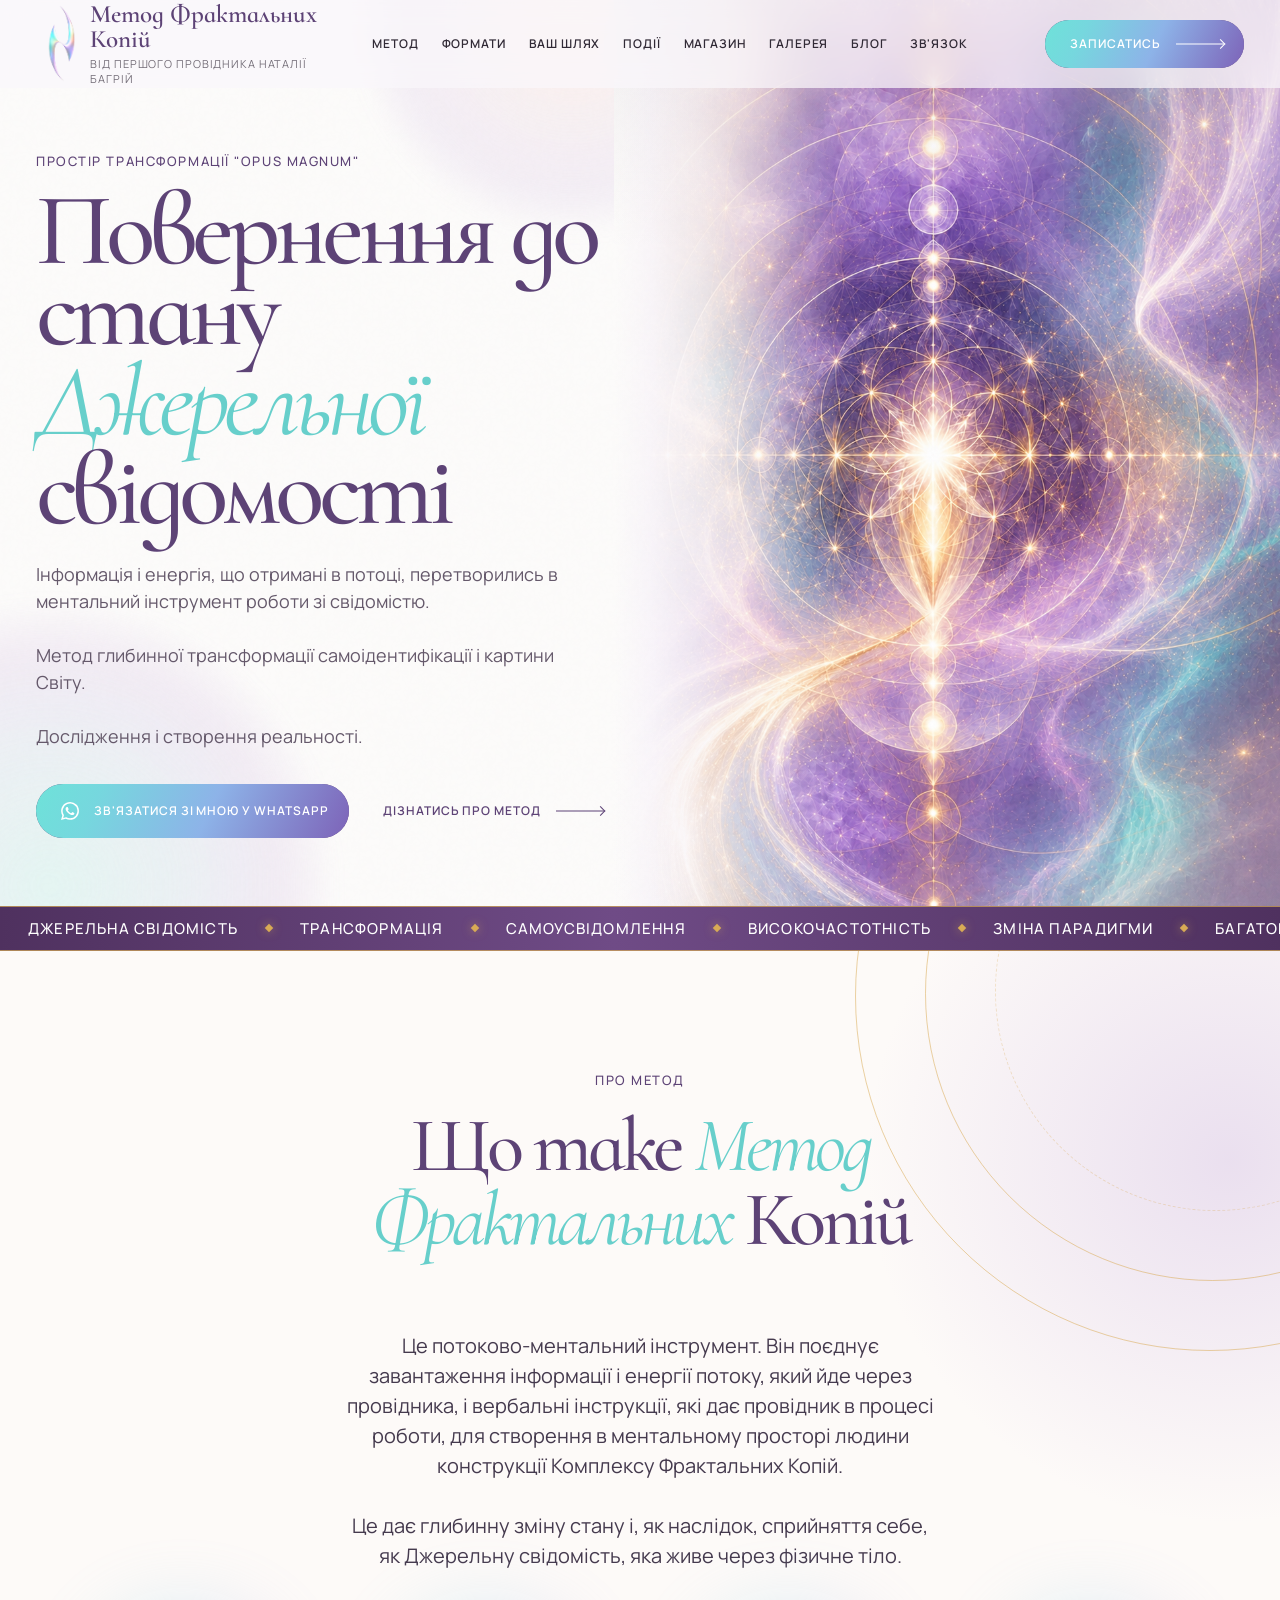
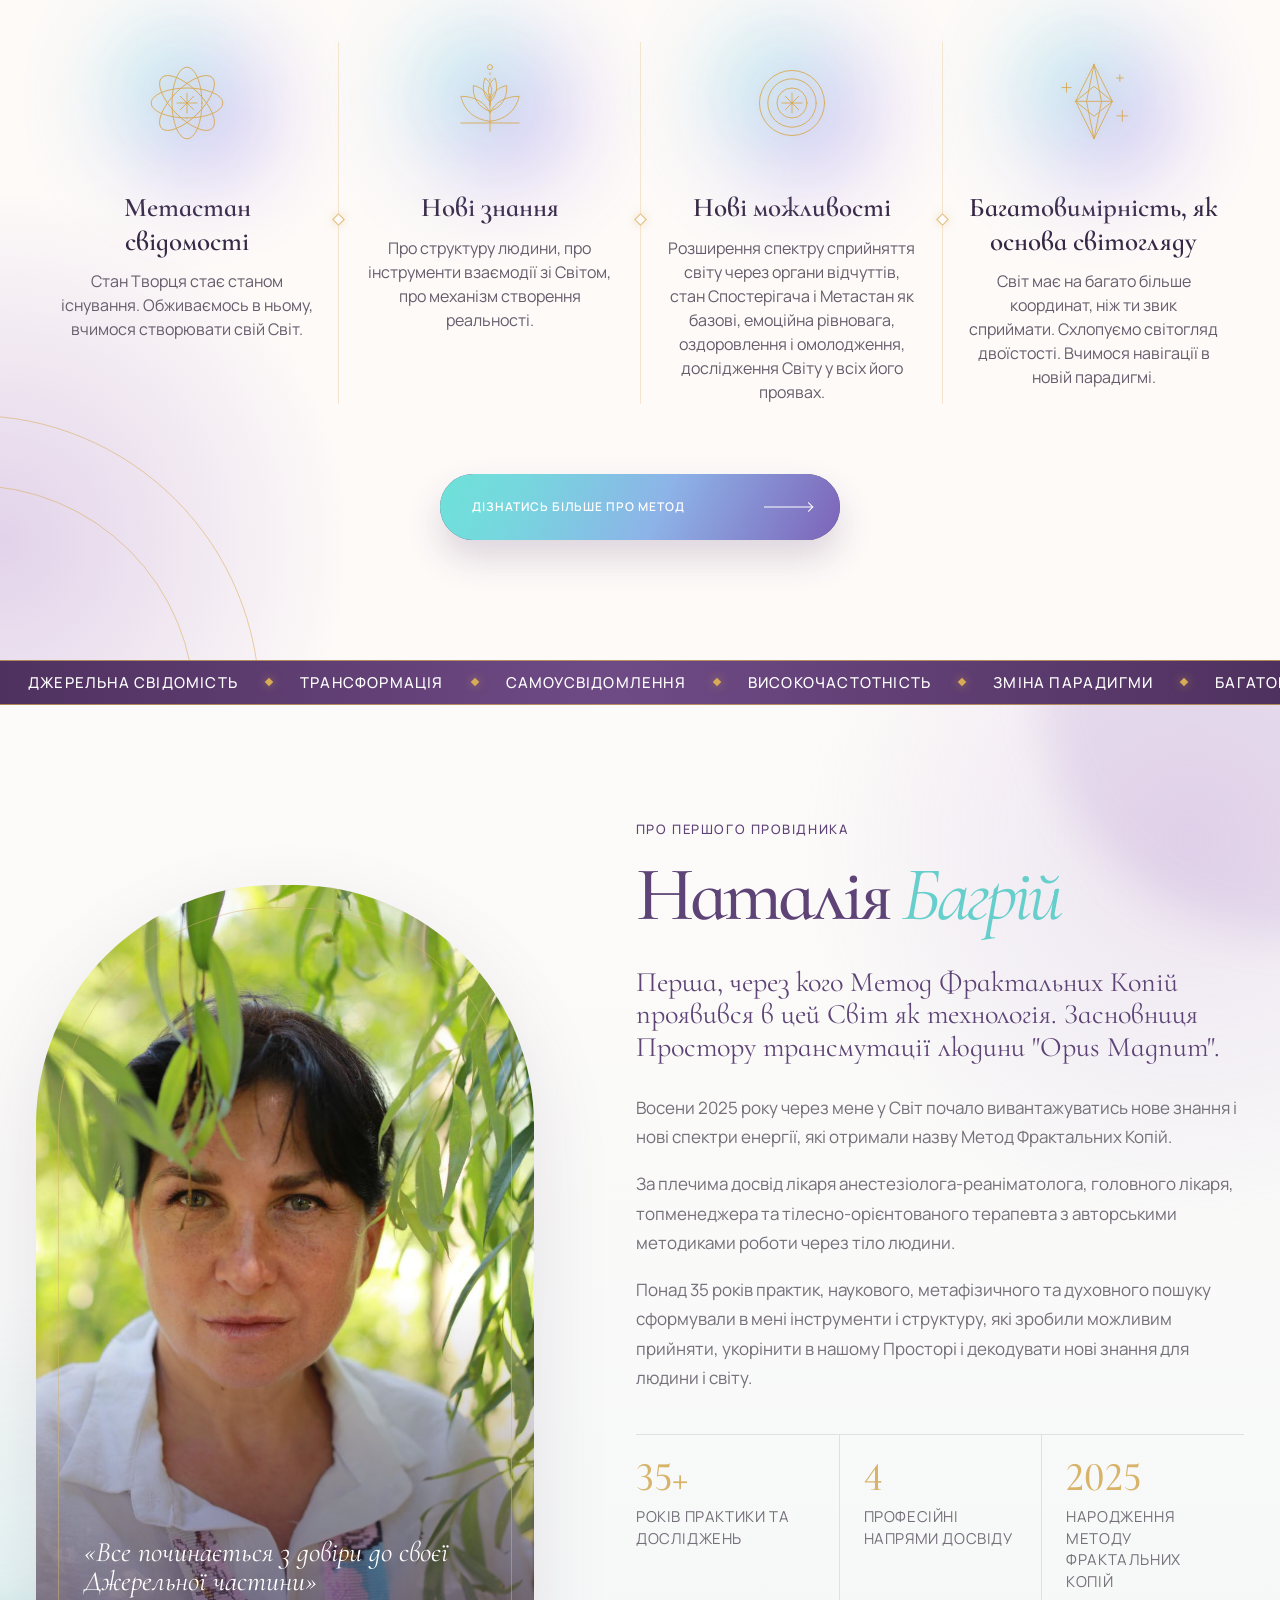
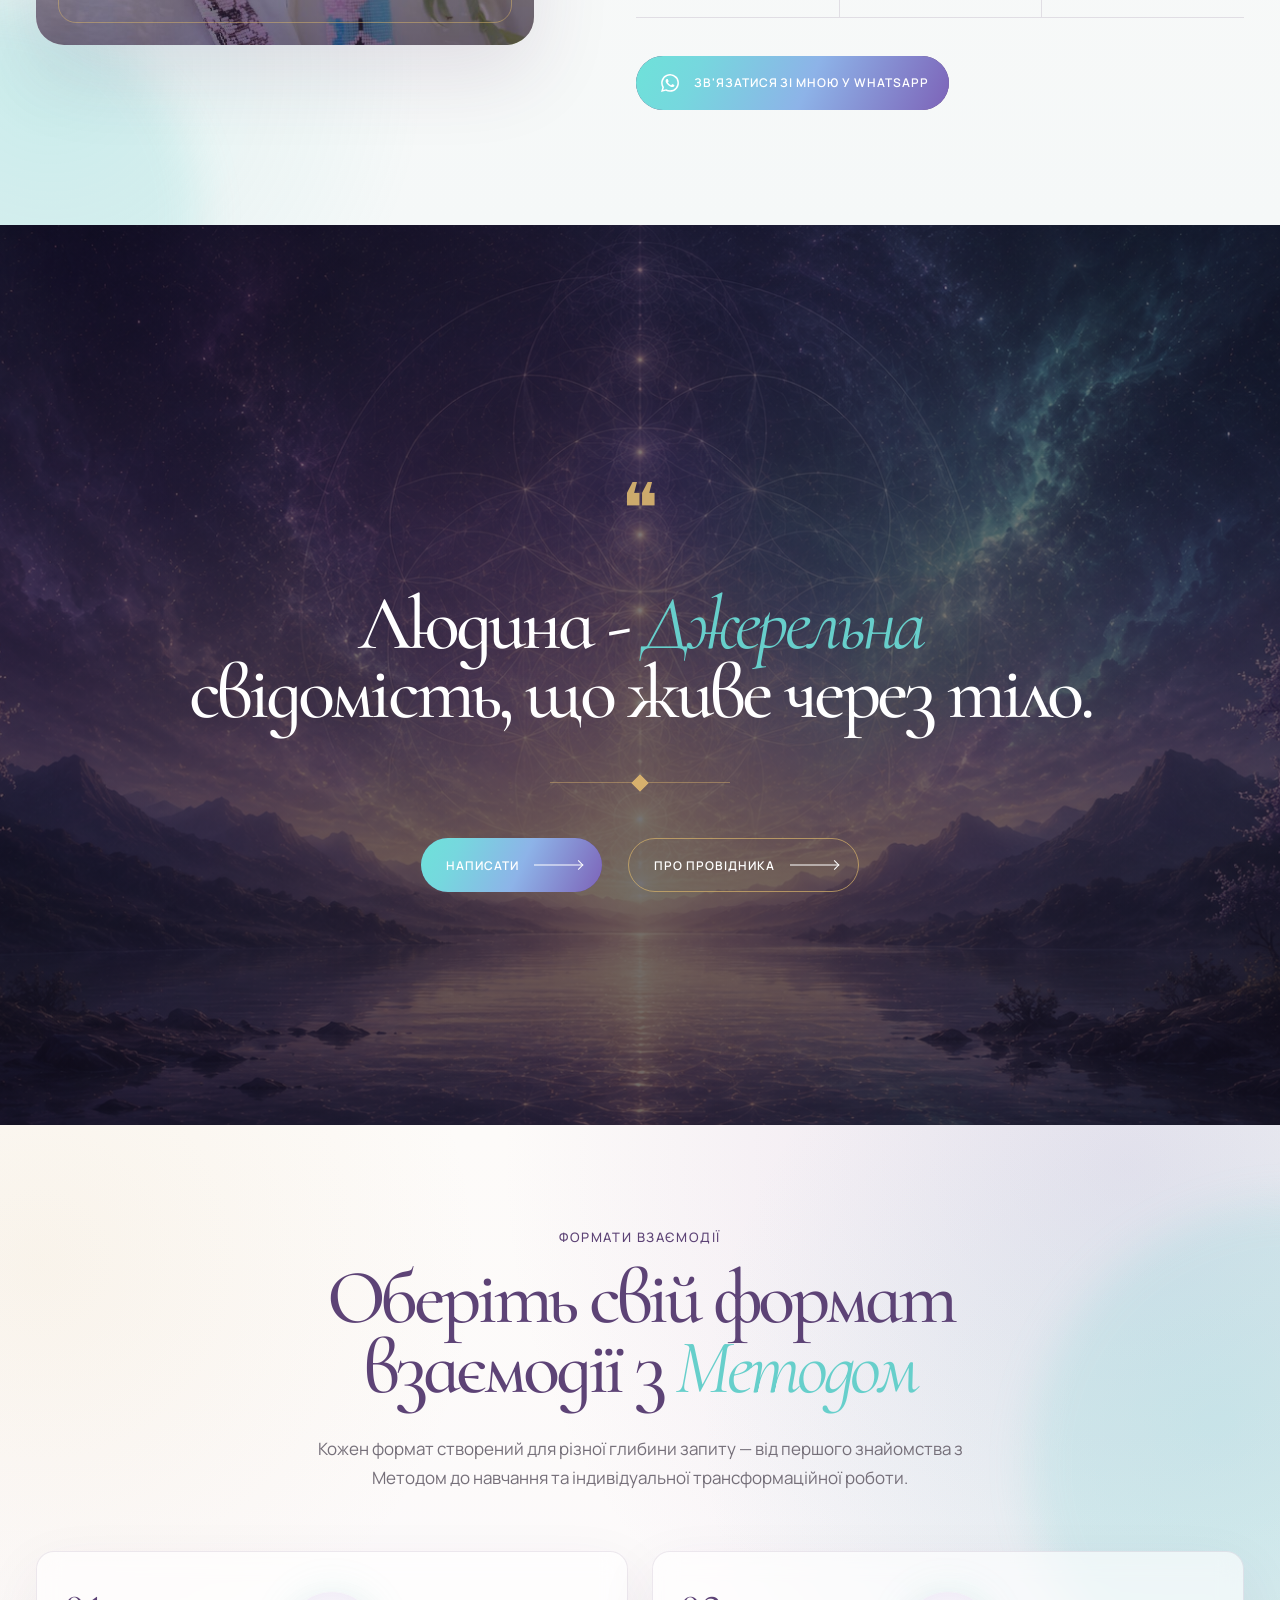
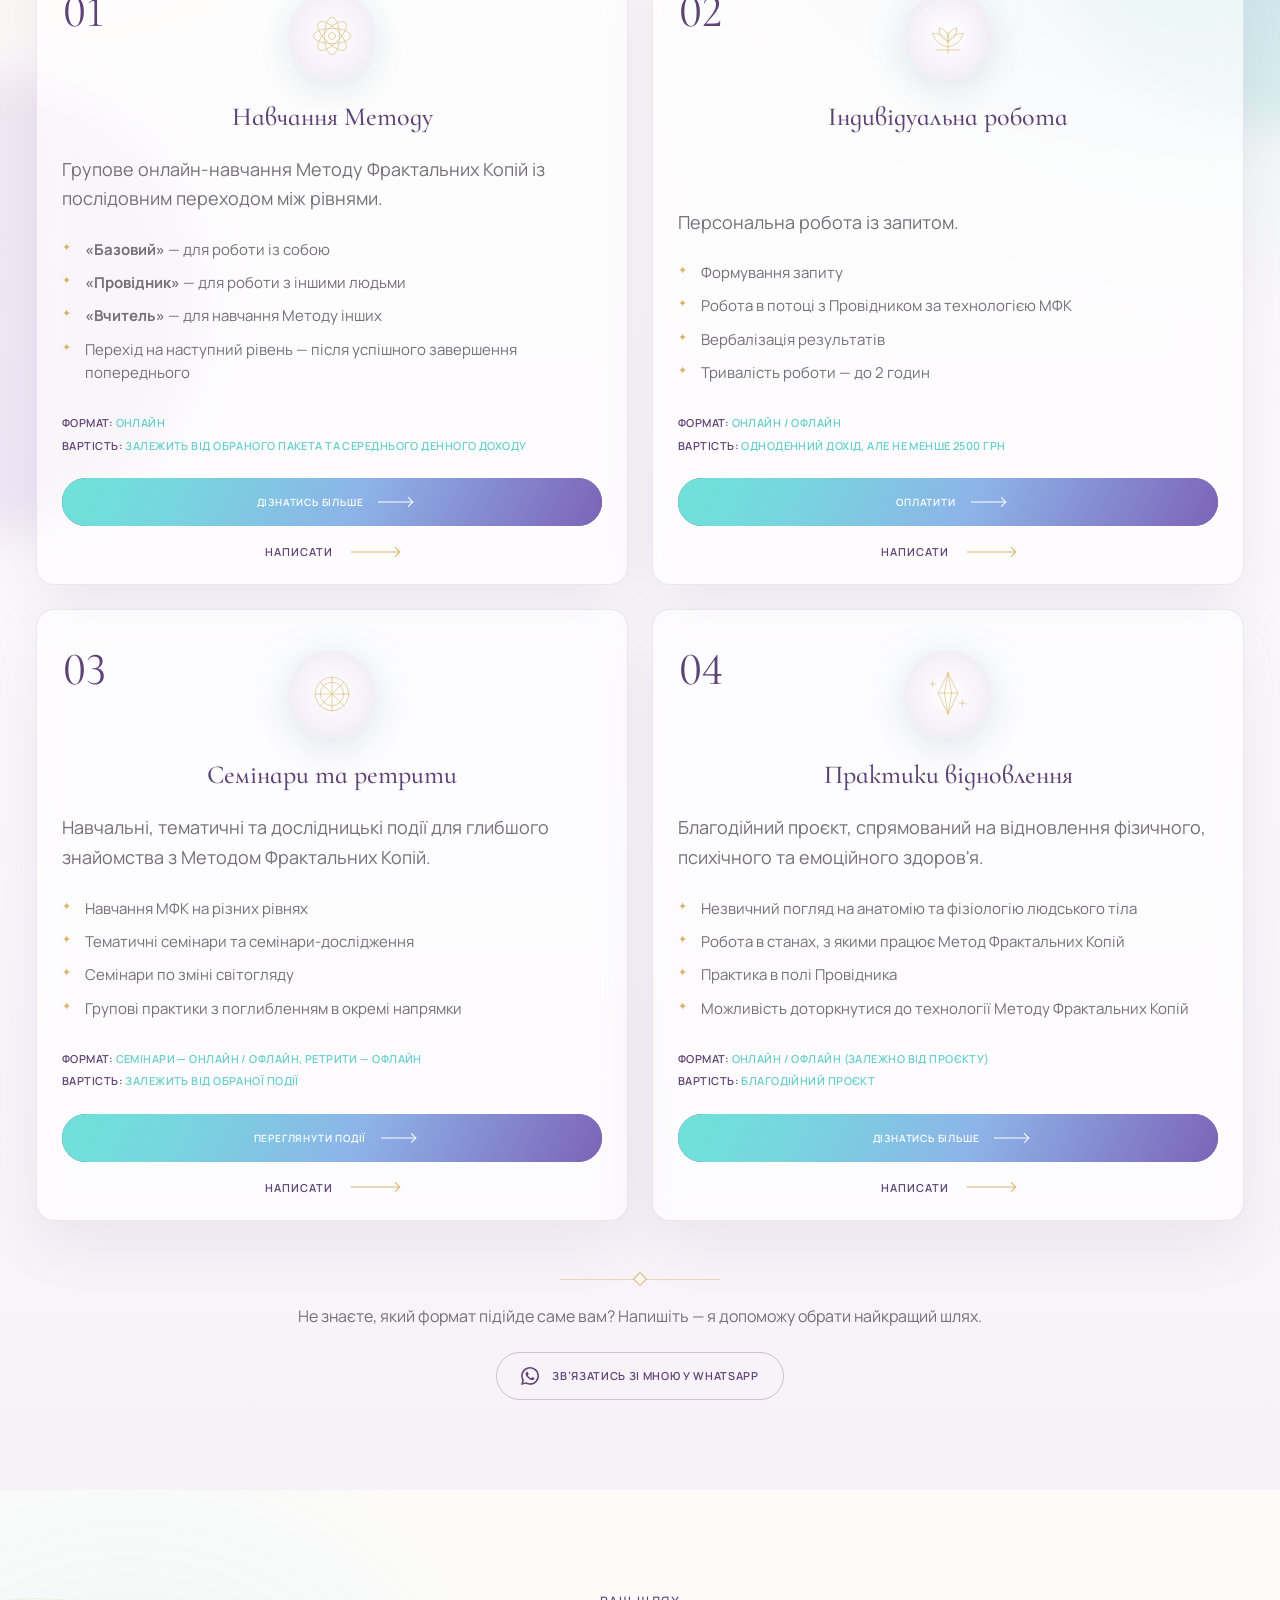
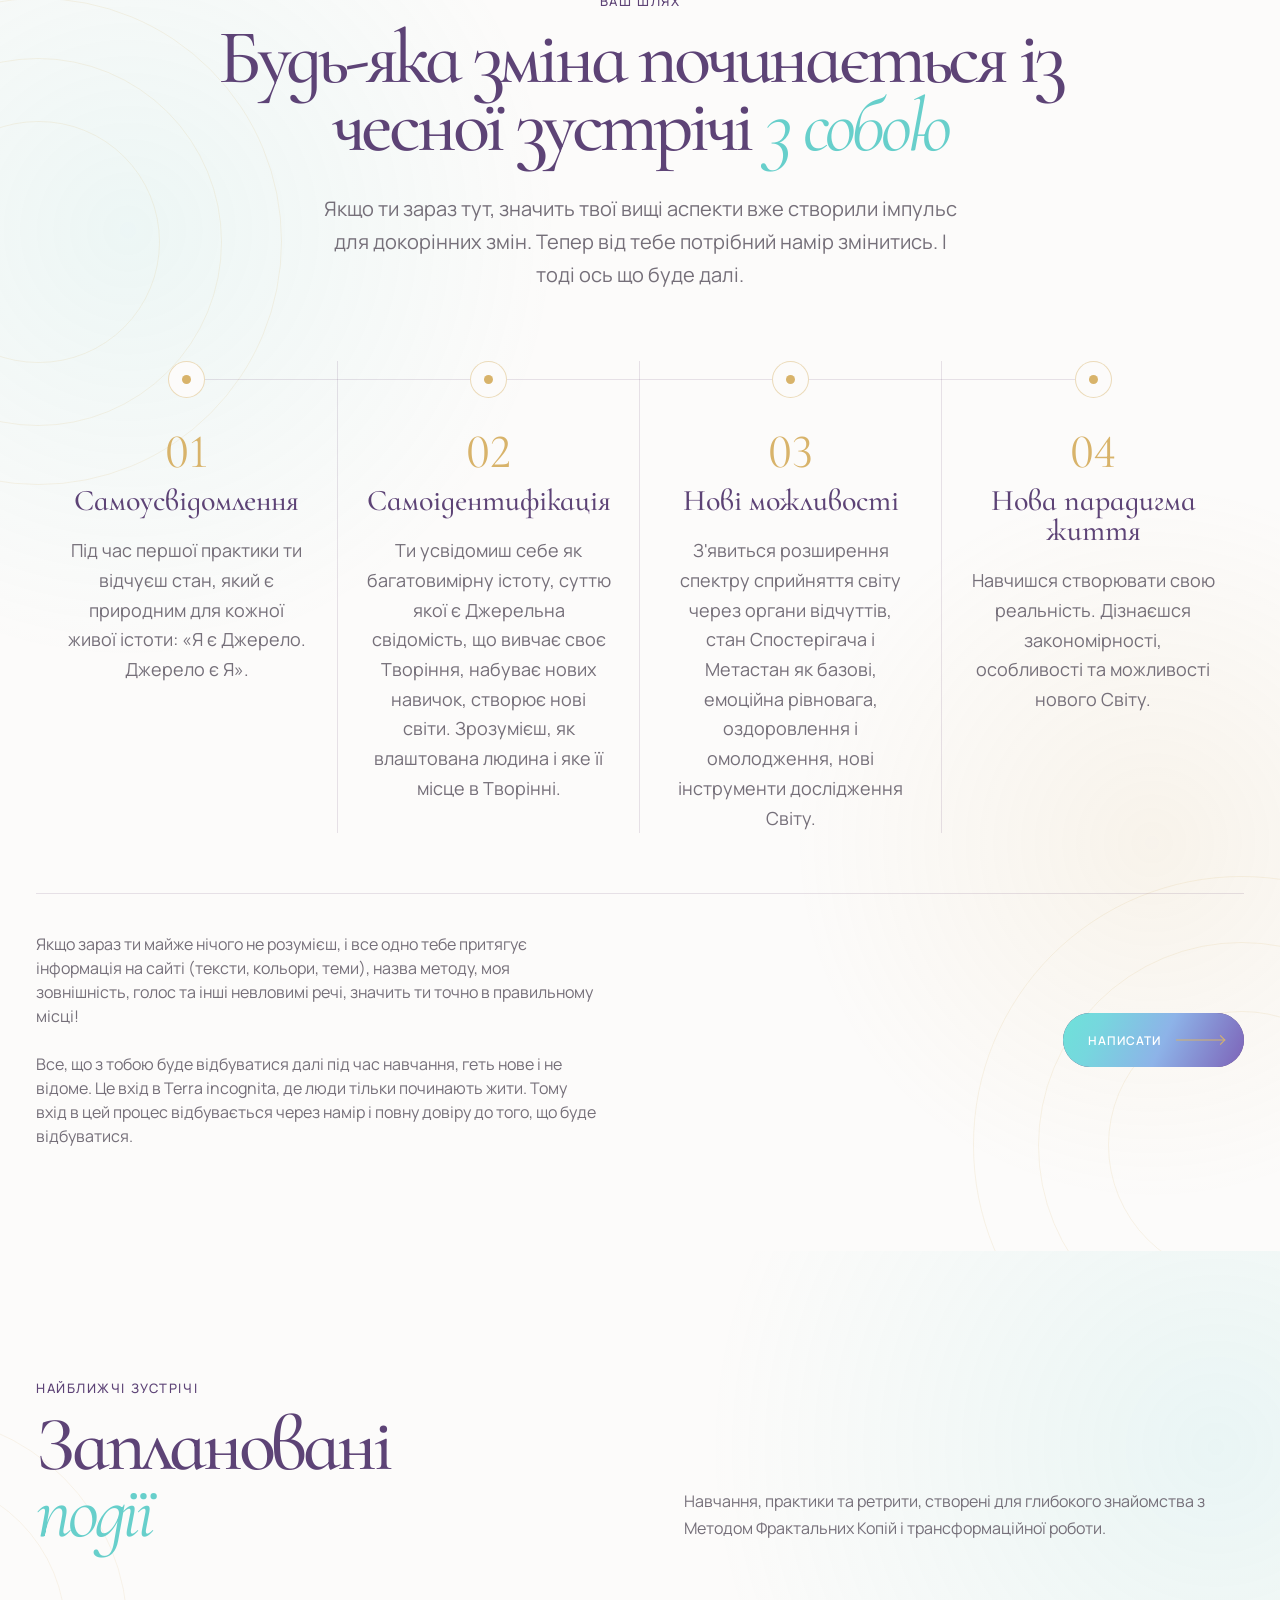
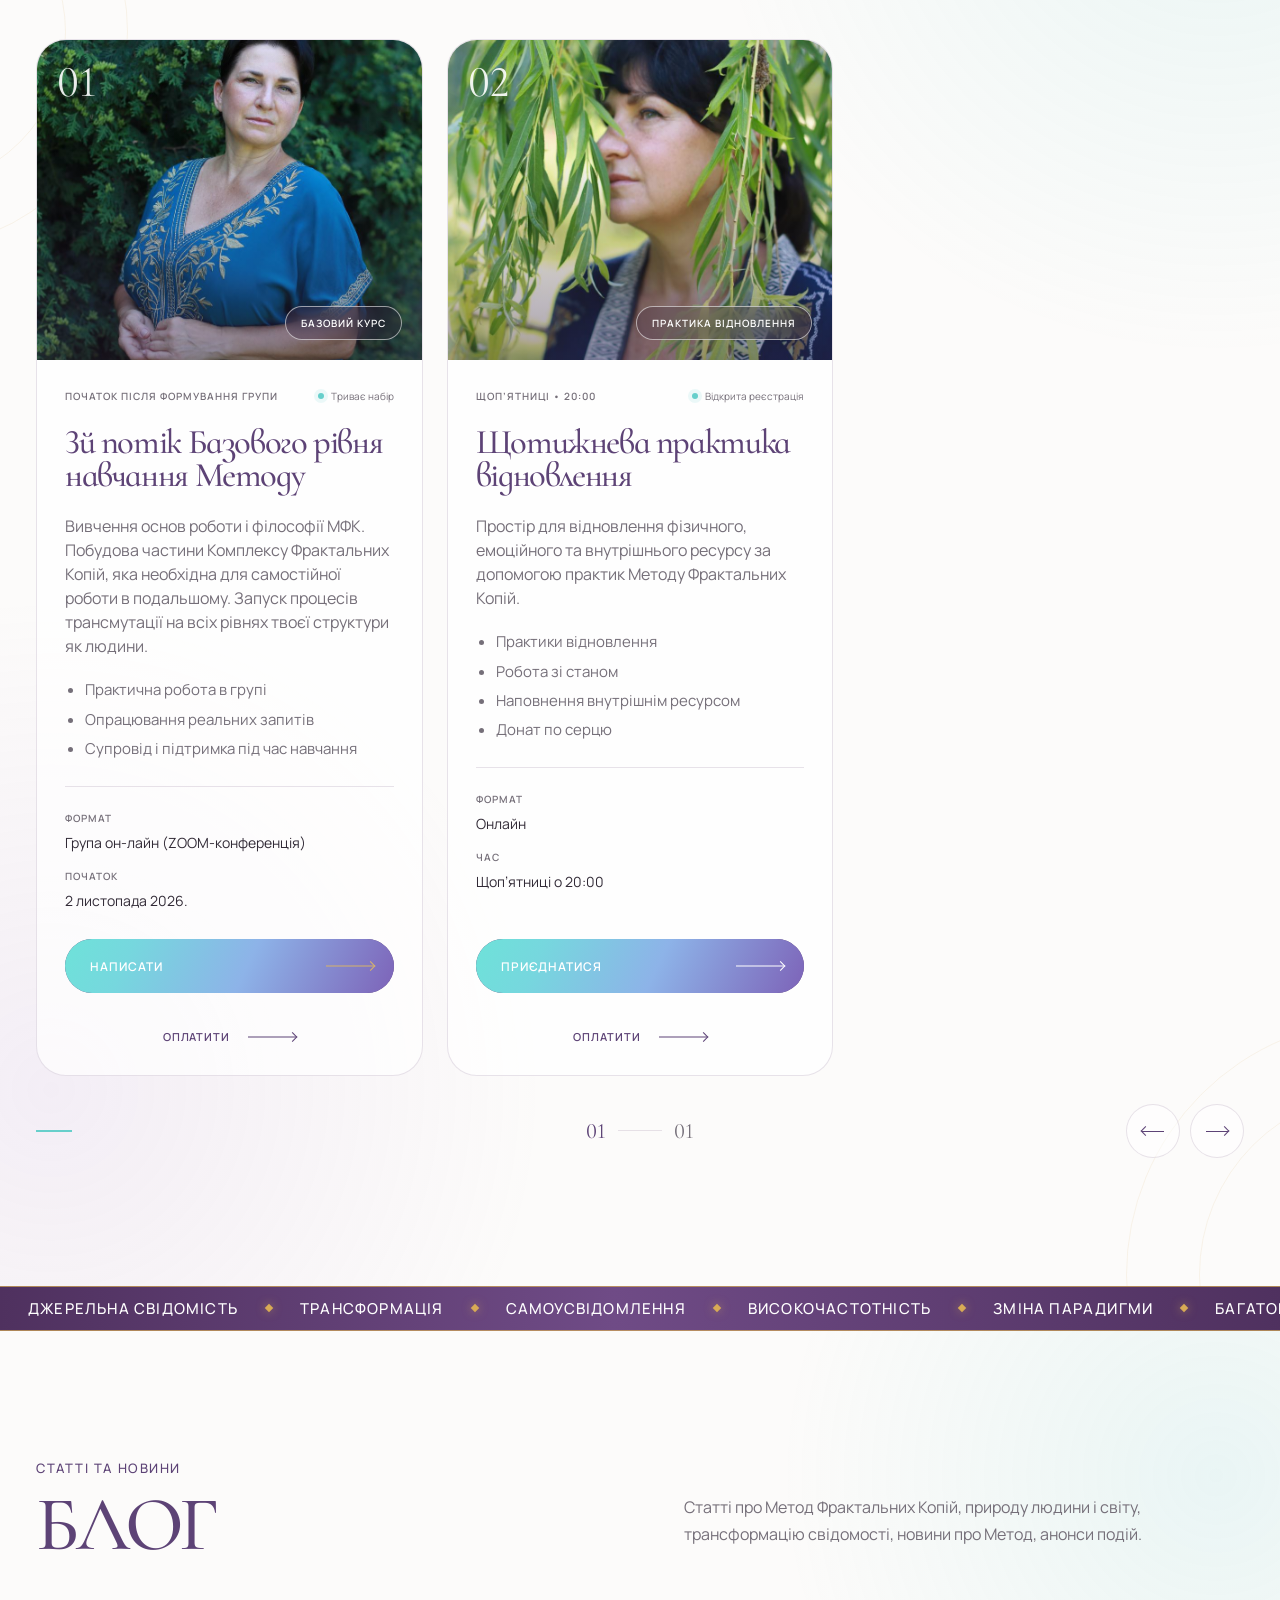
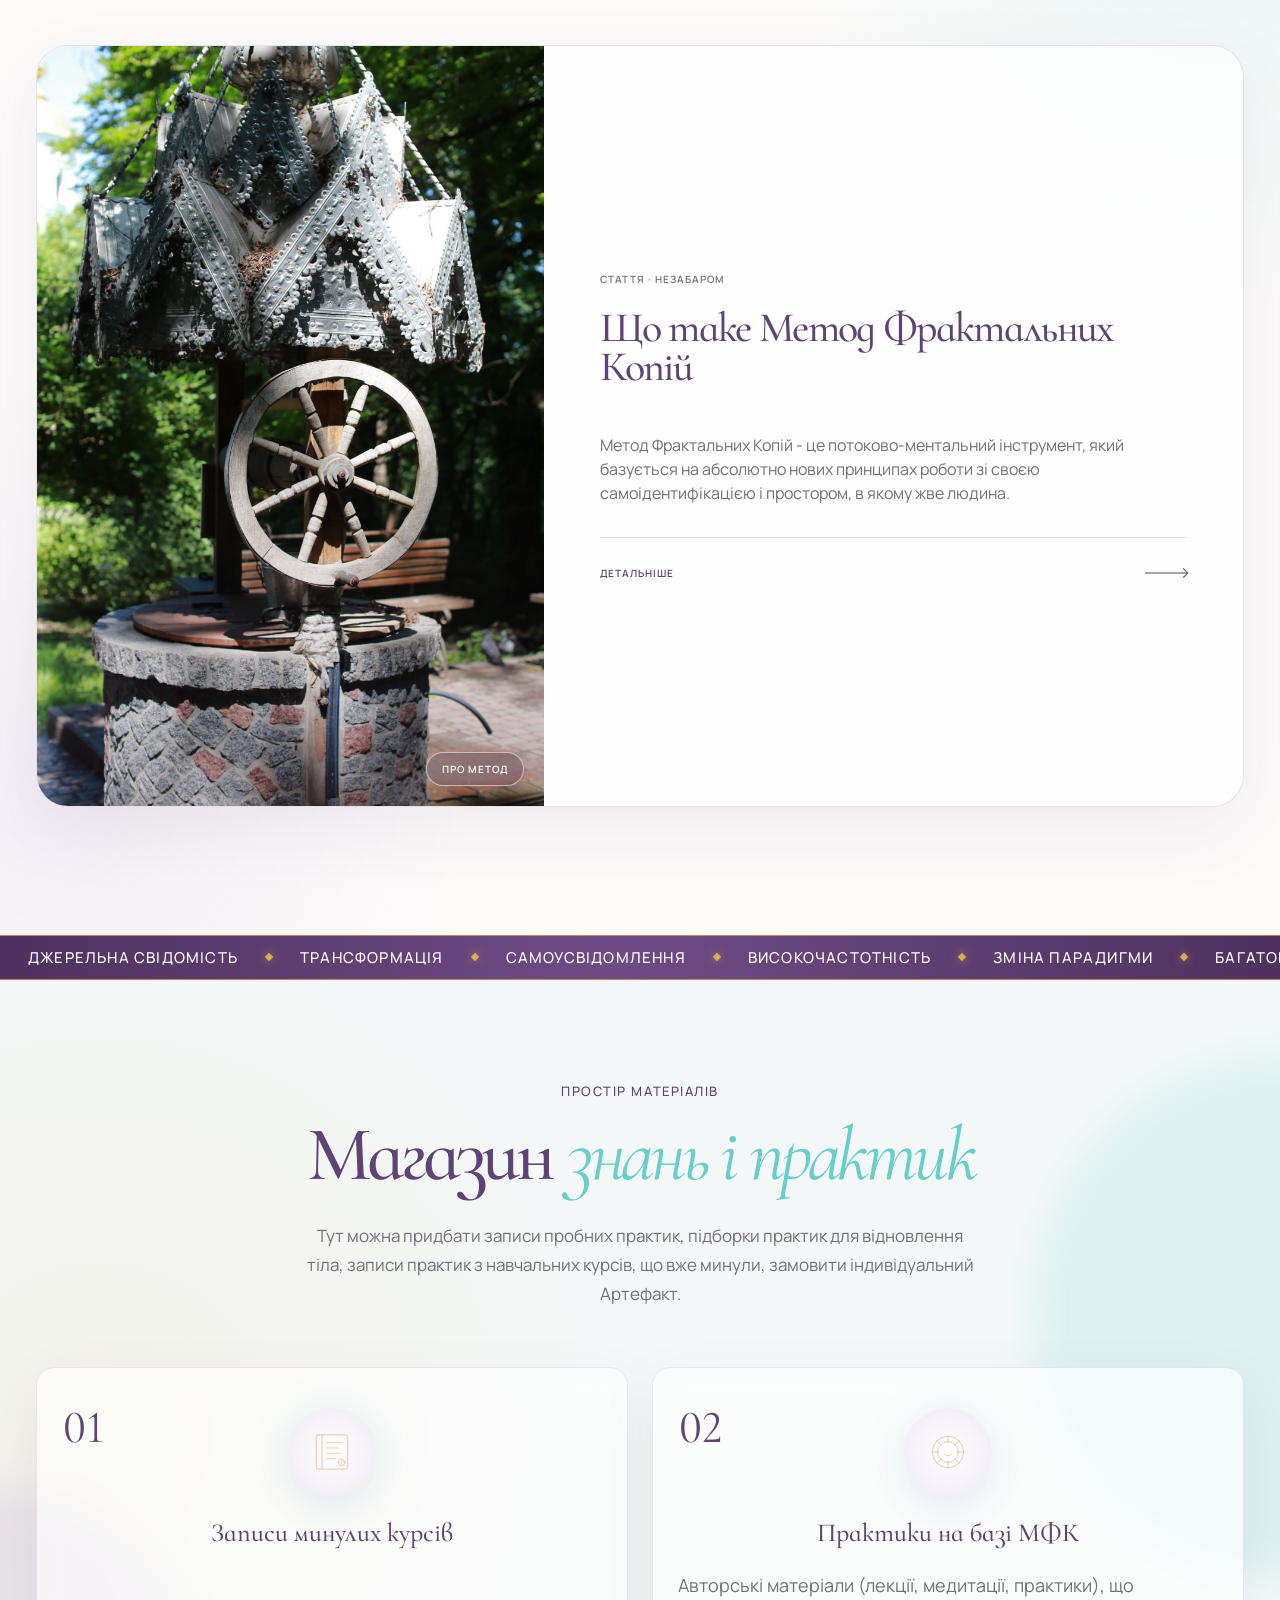
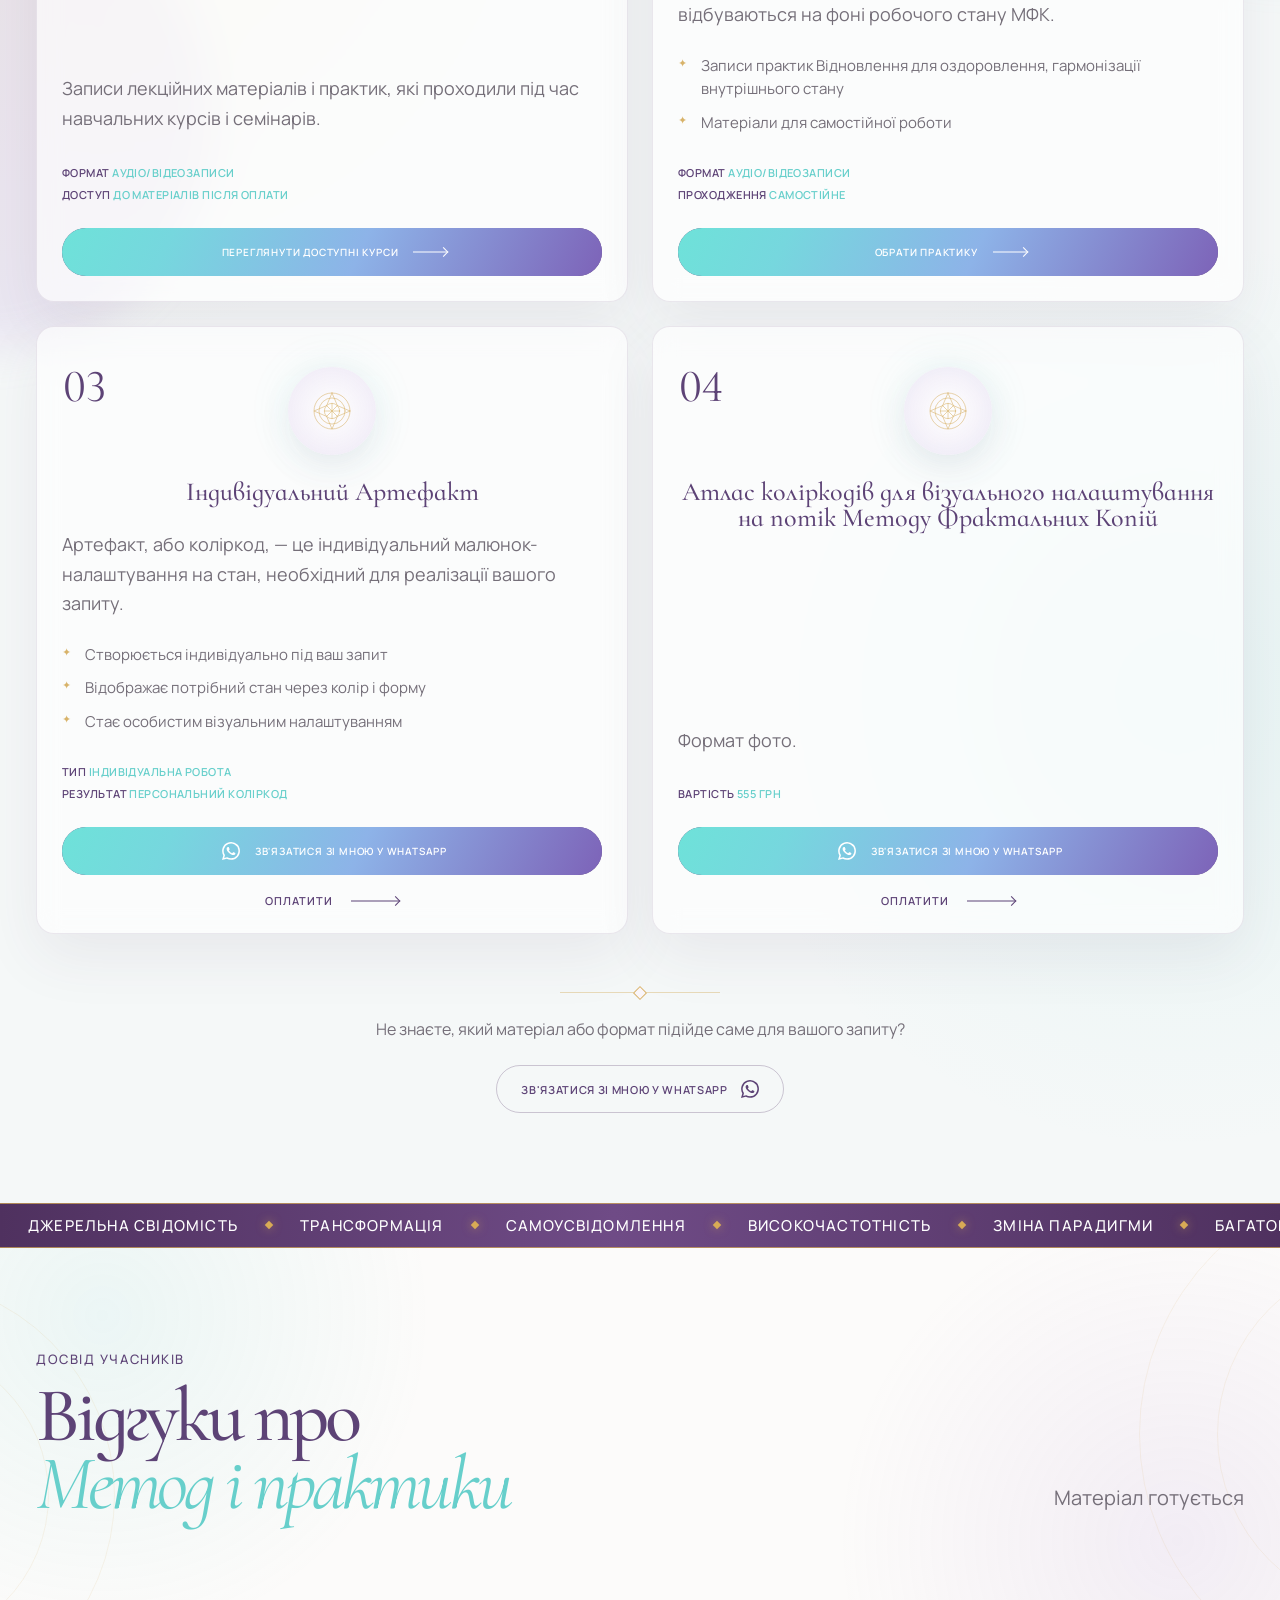
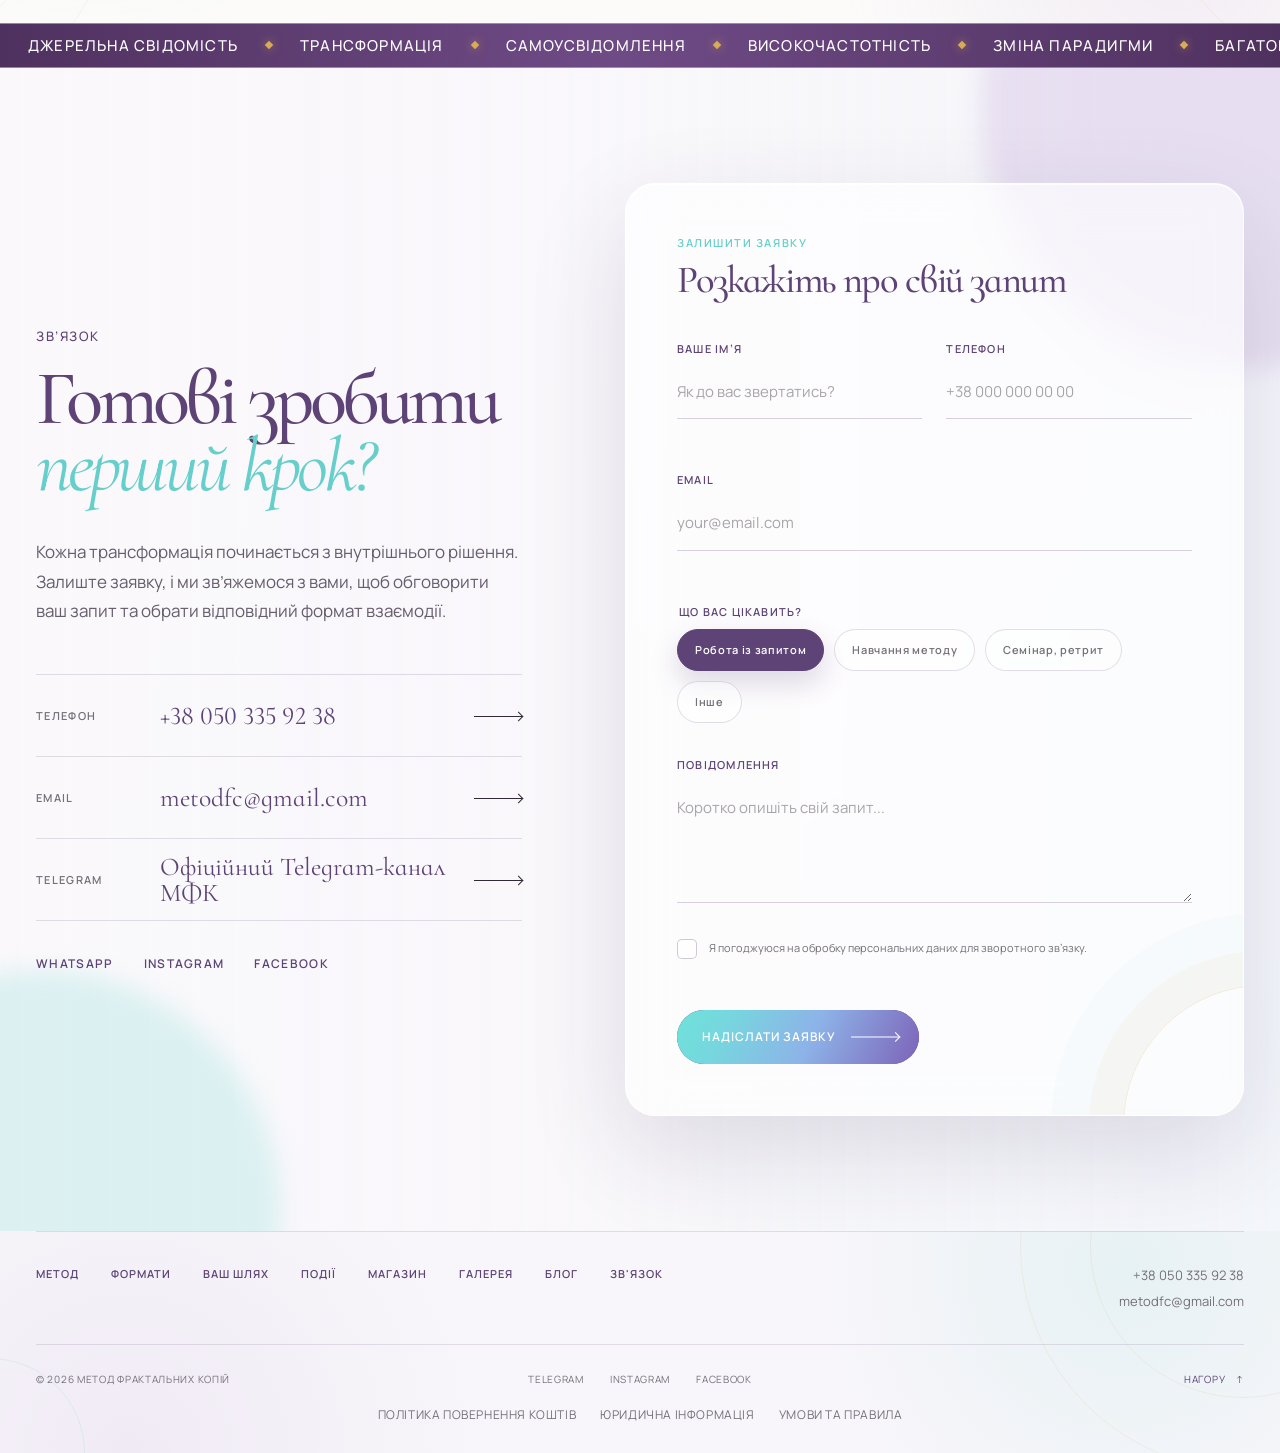
==== commit 4b060457: "Update index.html" ====
--- a/index.html
+++ b/index.html
@@ -1149,7 +1149,7 @@
                     </div>
 
                     <h3 class="event-slide__title">
-                      2й потік Базового рівня навчання Методу
+                      3й потік Базового рівня навчання Методу
                     </h3>
 
                     <p class="event-slide__description">
@@ -1172,7 +1172,7 @@
 
                       <p>
                         <span>Початок</span>
-                        Орієнтовний час початку навчання - середина серпня 2026.
+                        2 листопада 2026.
                       </p>
                     </div>
 
@@ -1202,7 +1202,7 @@
                 </article>
 
                 <!-- Подія 02 -->
-
+                <!-- 
                 <article class="event-slide" data-event-slide>
                   <div class="event-slide__media">
                     <img
@@ -1287,11 +1287,11 @@
                       </a>
                     </div>
                   </div>
-                </article>
+                </article> -->
 
                 <!-- Подія 03 -->
 
-                <article class="event-slide" data-event-slide>
+                <!-- <article class="event-slide" data-event-slide>
                   <div class="event-slide__media">
                     <img
                       class="event-slide__image"
@@ -1375,7 +1375,7 @@
                       </a>
                     </div>
                   </div>
-                </article>
+                </article> -->
 
                 <!-- Подія 04 -->
 
@@ -1393,7 +1393,7 @@
                       aria-hidden="true"
                     ></div>
 
-                    <span class="event-slide__index">04</span>
+                    <span class="event-slide__index">02</span>
 
                     <span class="event-slide__media-label">
                       Практика відновлення
@@ -1461,7 +1461,7 @@
                   </div>
                 </article>
 
-                <article class="event-slide" data-event-slide>
+                <!-- <article class="event-slide" data-event-slide>
                   <div class="event-slide__media">
                     <img
                       class="event-slide__image"
@@ -1541,7 +1541,7 @@
                       </a>
                     </div>
                   </div>
-                </article>
+                </article> -->
               </div>
             </div>
 
@@ -3637,7 +3637,7 @@
 
                 <p class="package__price">
                   <strong>Вартість:</strong>
-                  <span>2,5 денних доходи (але не менше 2500 грн)</span>
+                  <span>2,5 денних доходи (але не менше 3000 грн)</span>
                 </p>
                 <a
                   class="button format-card__primary pay-btn"
@@ -3671,7 +3671,7 @@
 
                 <p class="package__price">
                   <strong>Вартість:</strong>
-                  <span>4,5 денних доходи (але не менше 4500 грн)</span>
+                  <span>4,5 денних доходи (але не менше 5200 грн)</span>
                 </p>
                 <a
                   class="button format-card__primary pay-btn"
@@ -3689,7 +3689,7 @@
 
                 <header class="package__header">
                   <span class="package__number">03</span>
-                  <h4>Еліт</h4>
+                  <h4>Максимум</h4>
                 </header>
 
                 <div class="package__body">
@@ -3713,7 +3713,7 @@
 
                 <p class="package__price">
                   <strong>Вартість:</strong>
-                  <span>7,5 денних доходів (але не менше 7500 грн)</span>
+                  <span>7,5 денних доходів (але не менше 8000 грн)</span>
                 </p>
                 <a
                   class="button format-card__primary pay-btn"
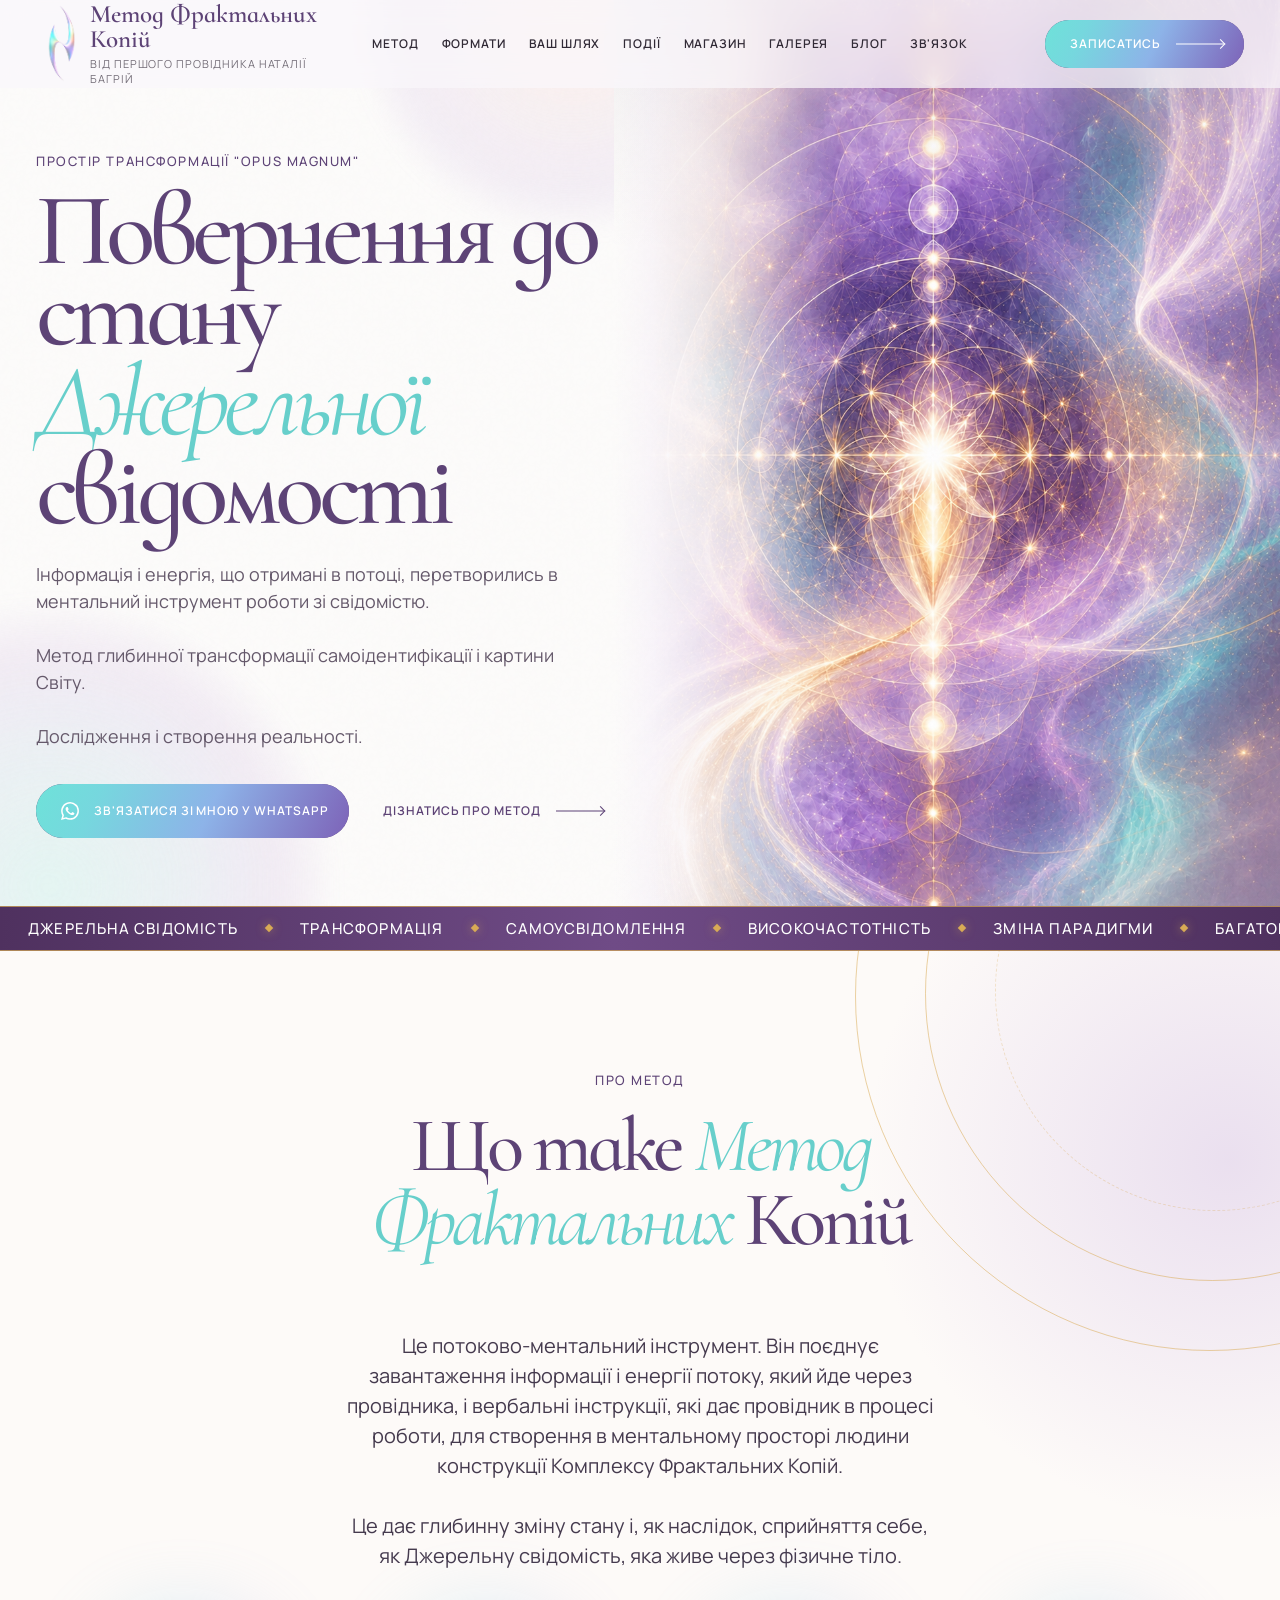
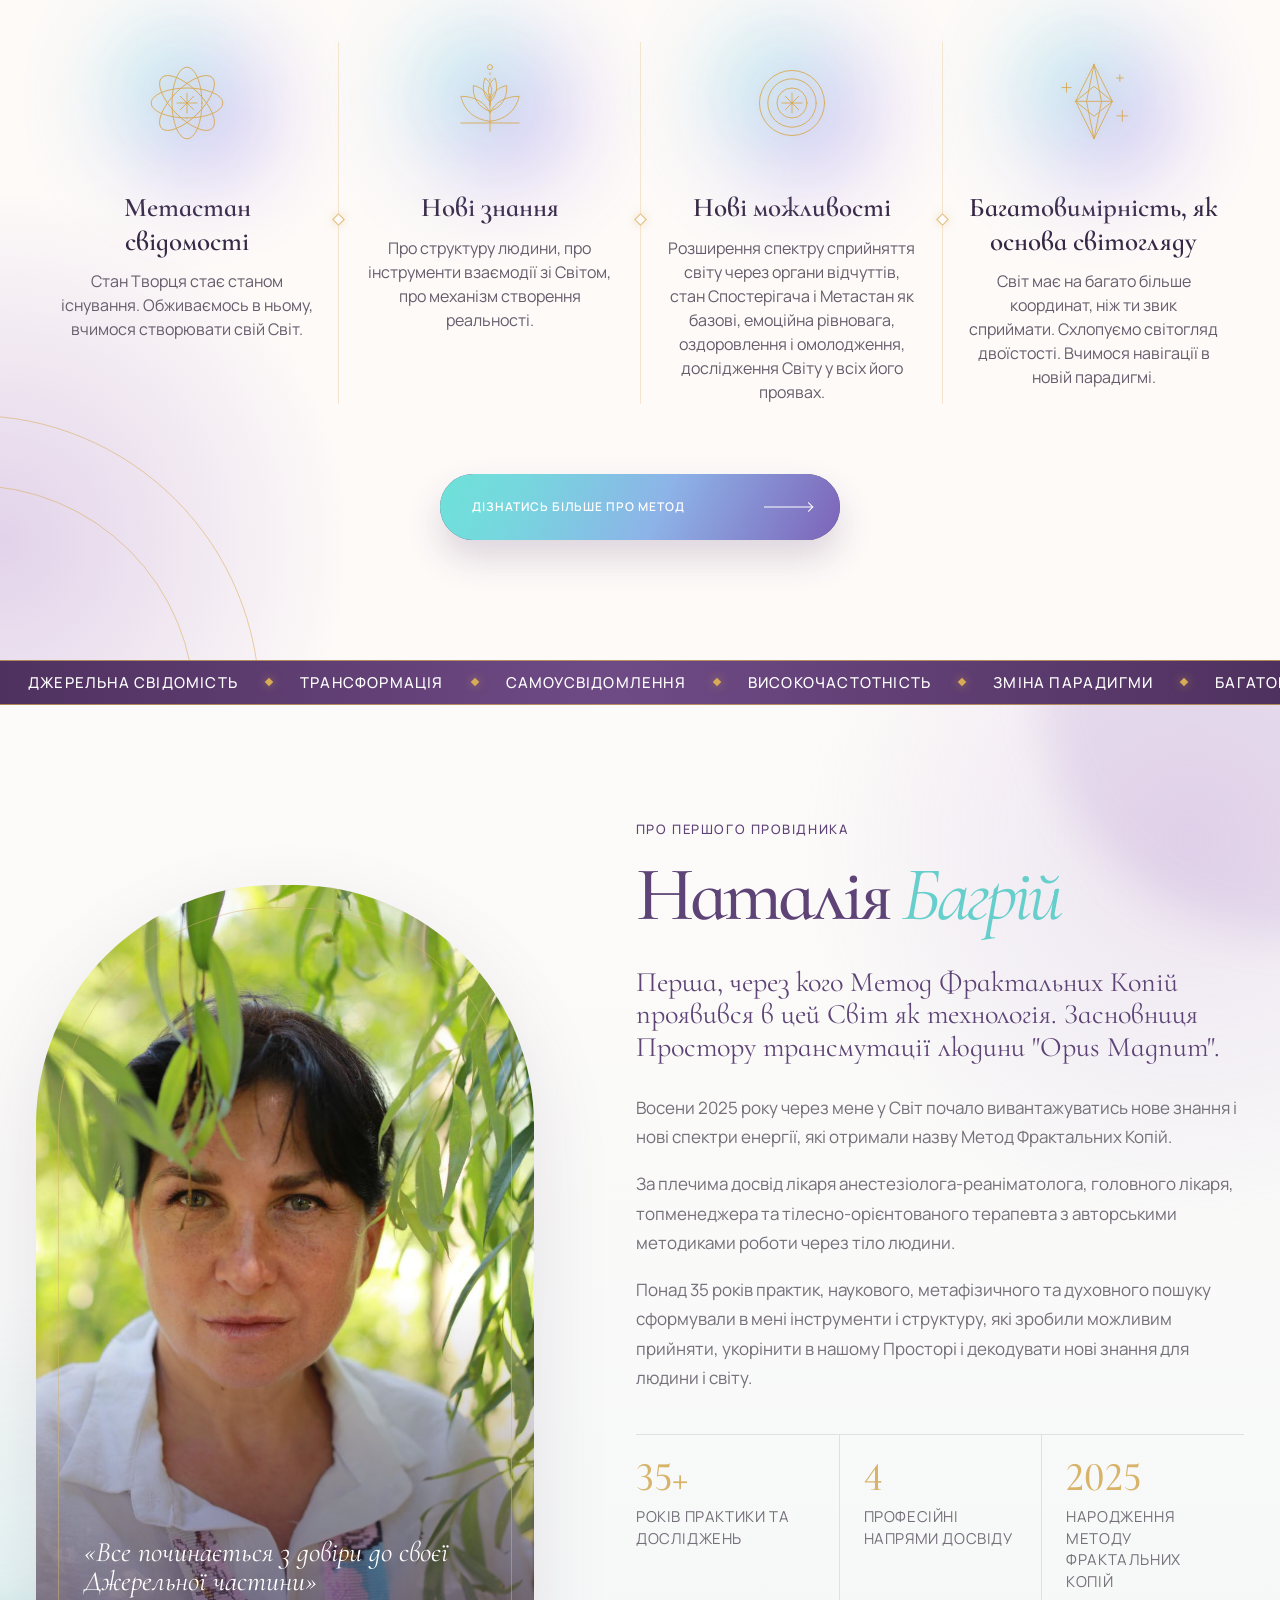
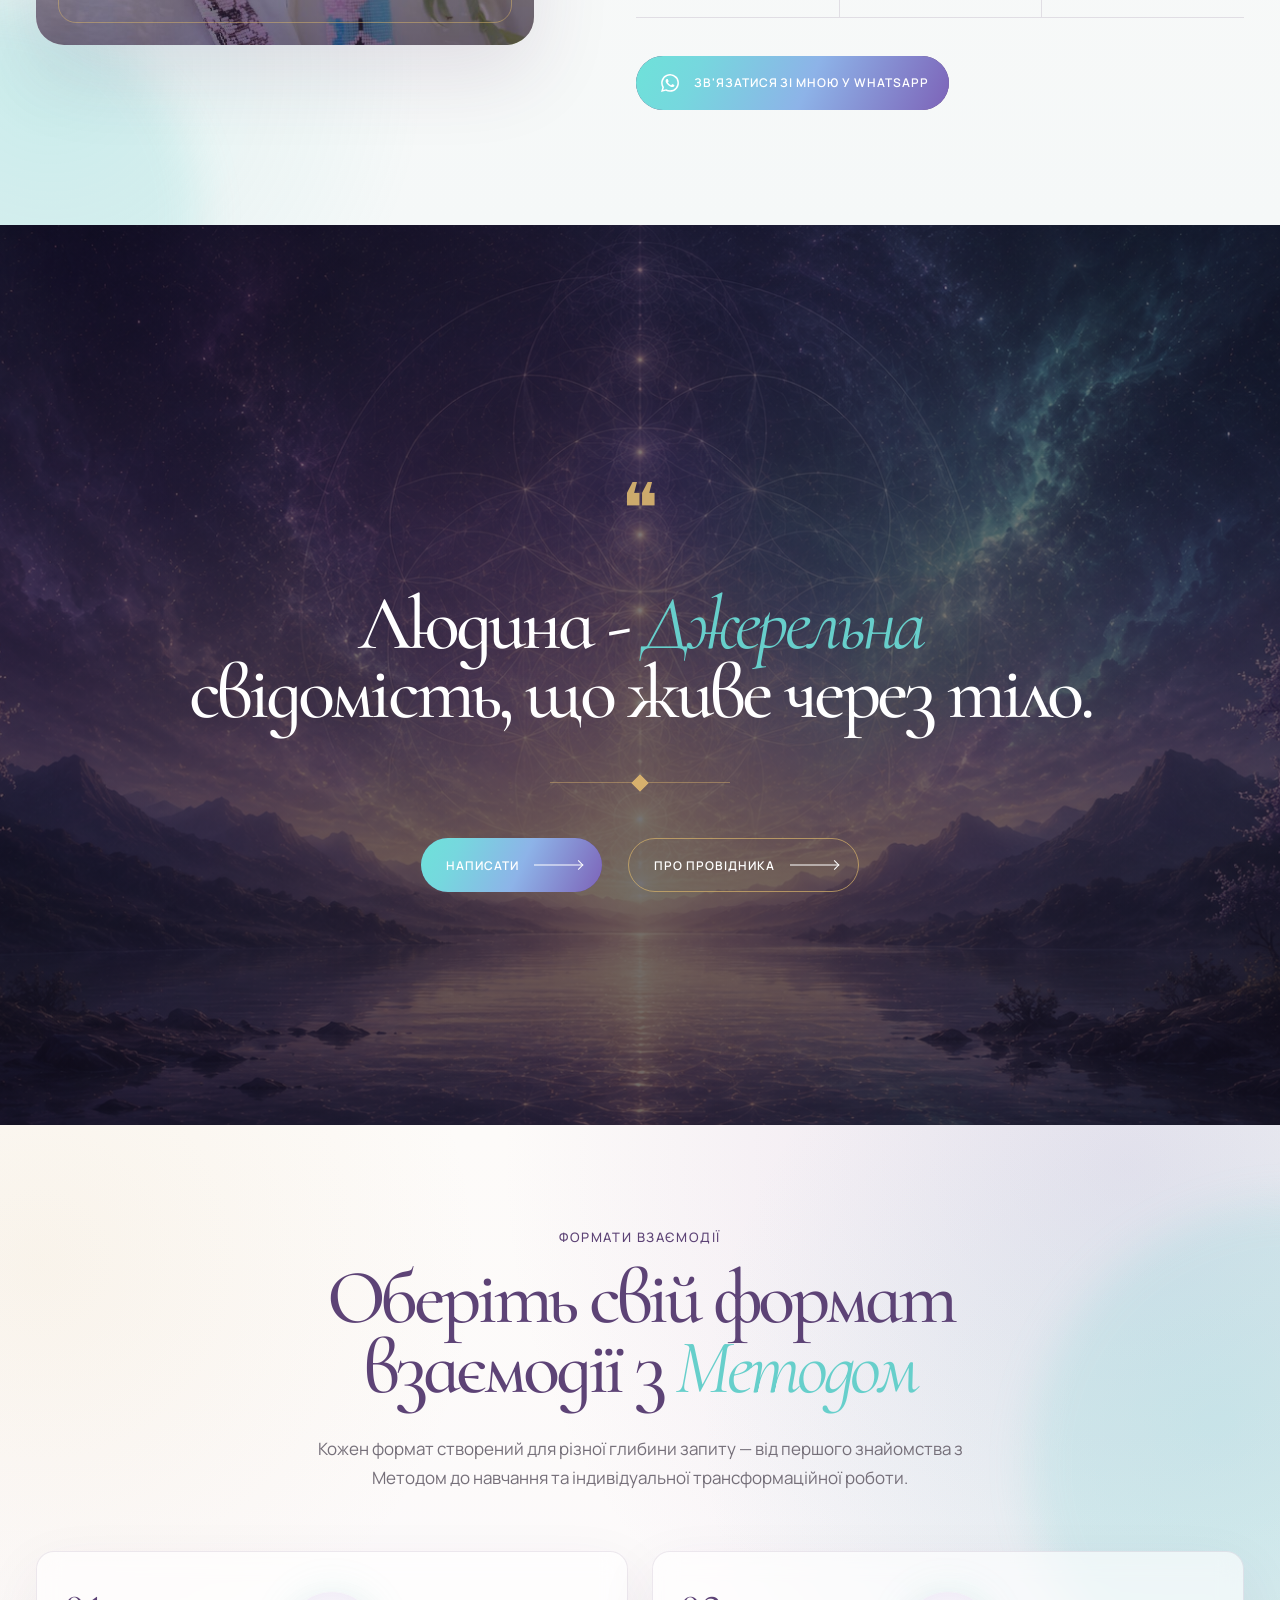
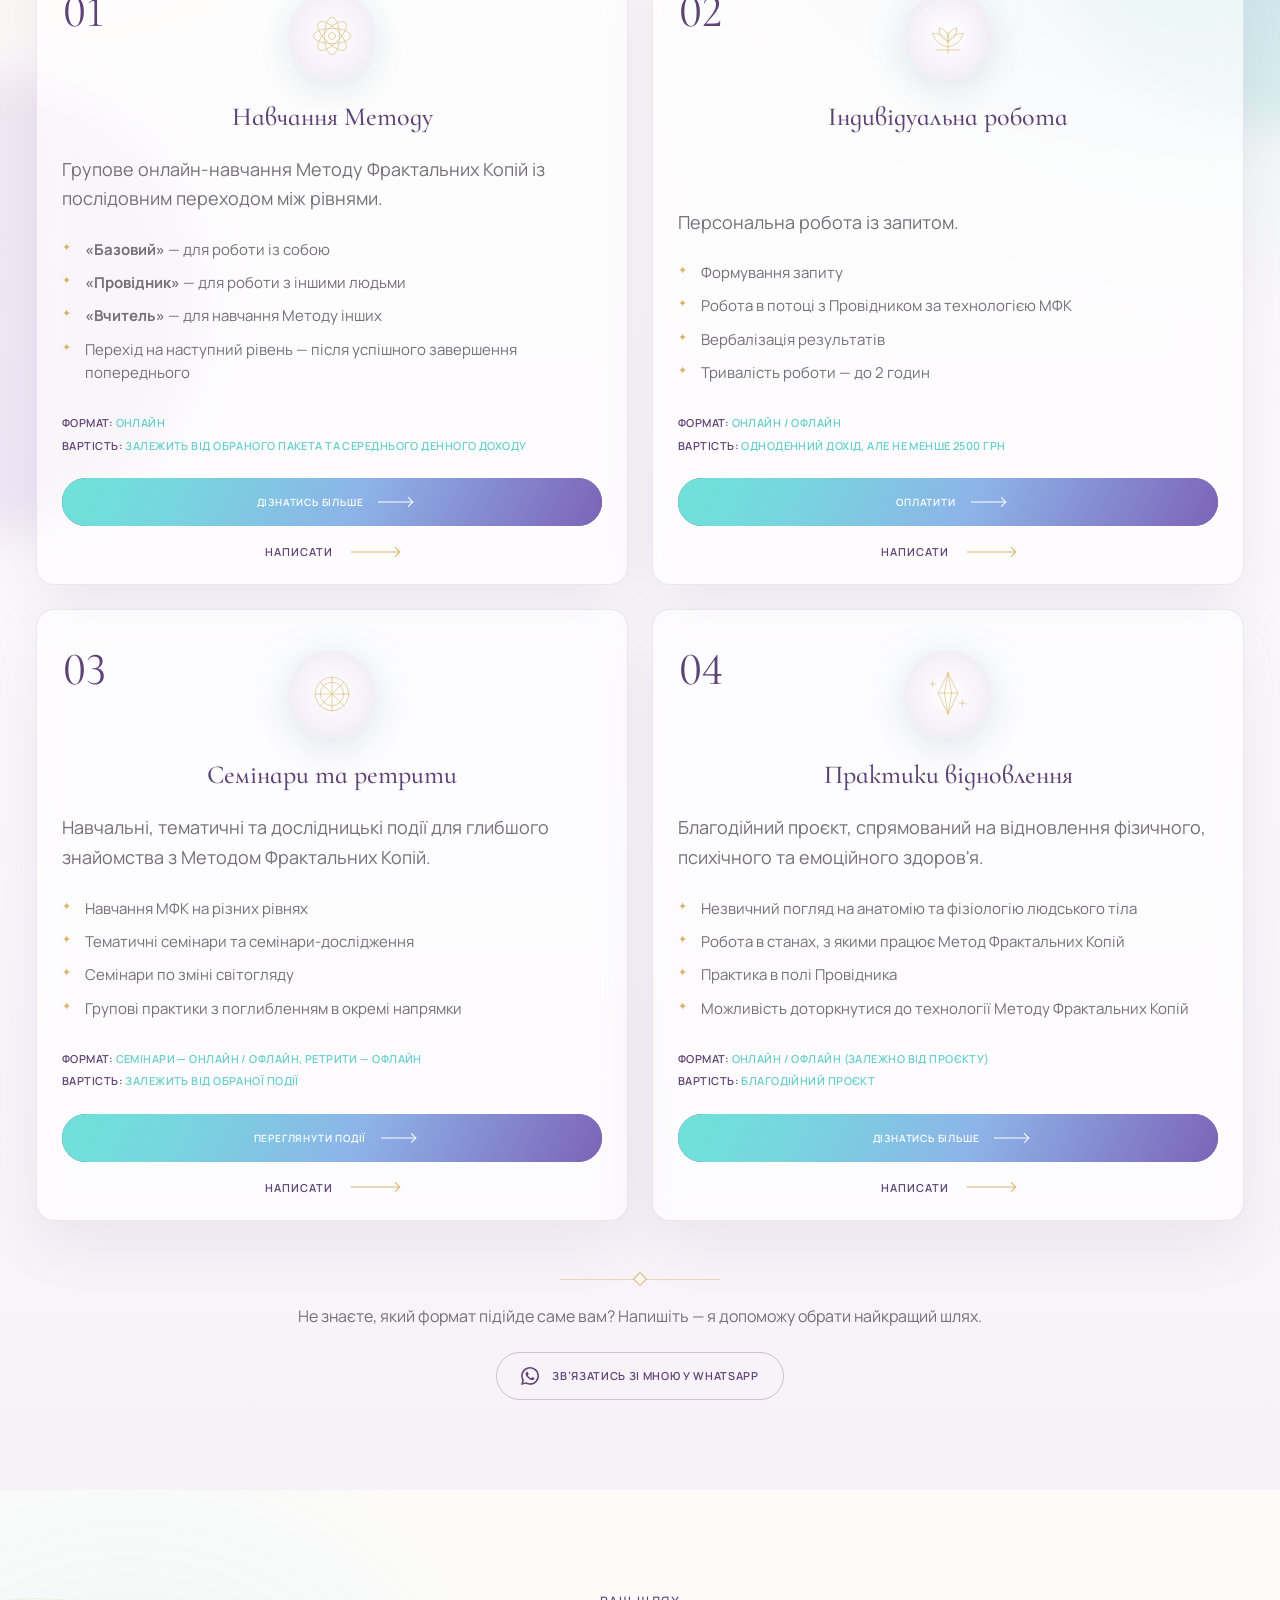
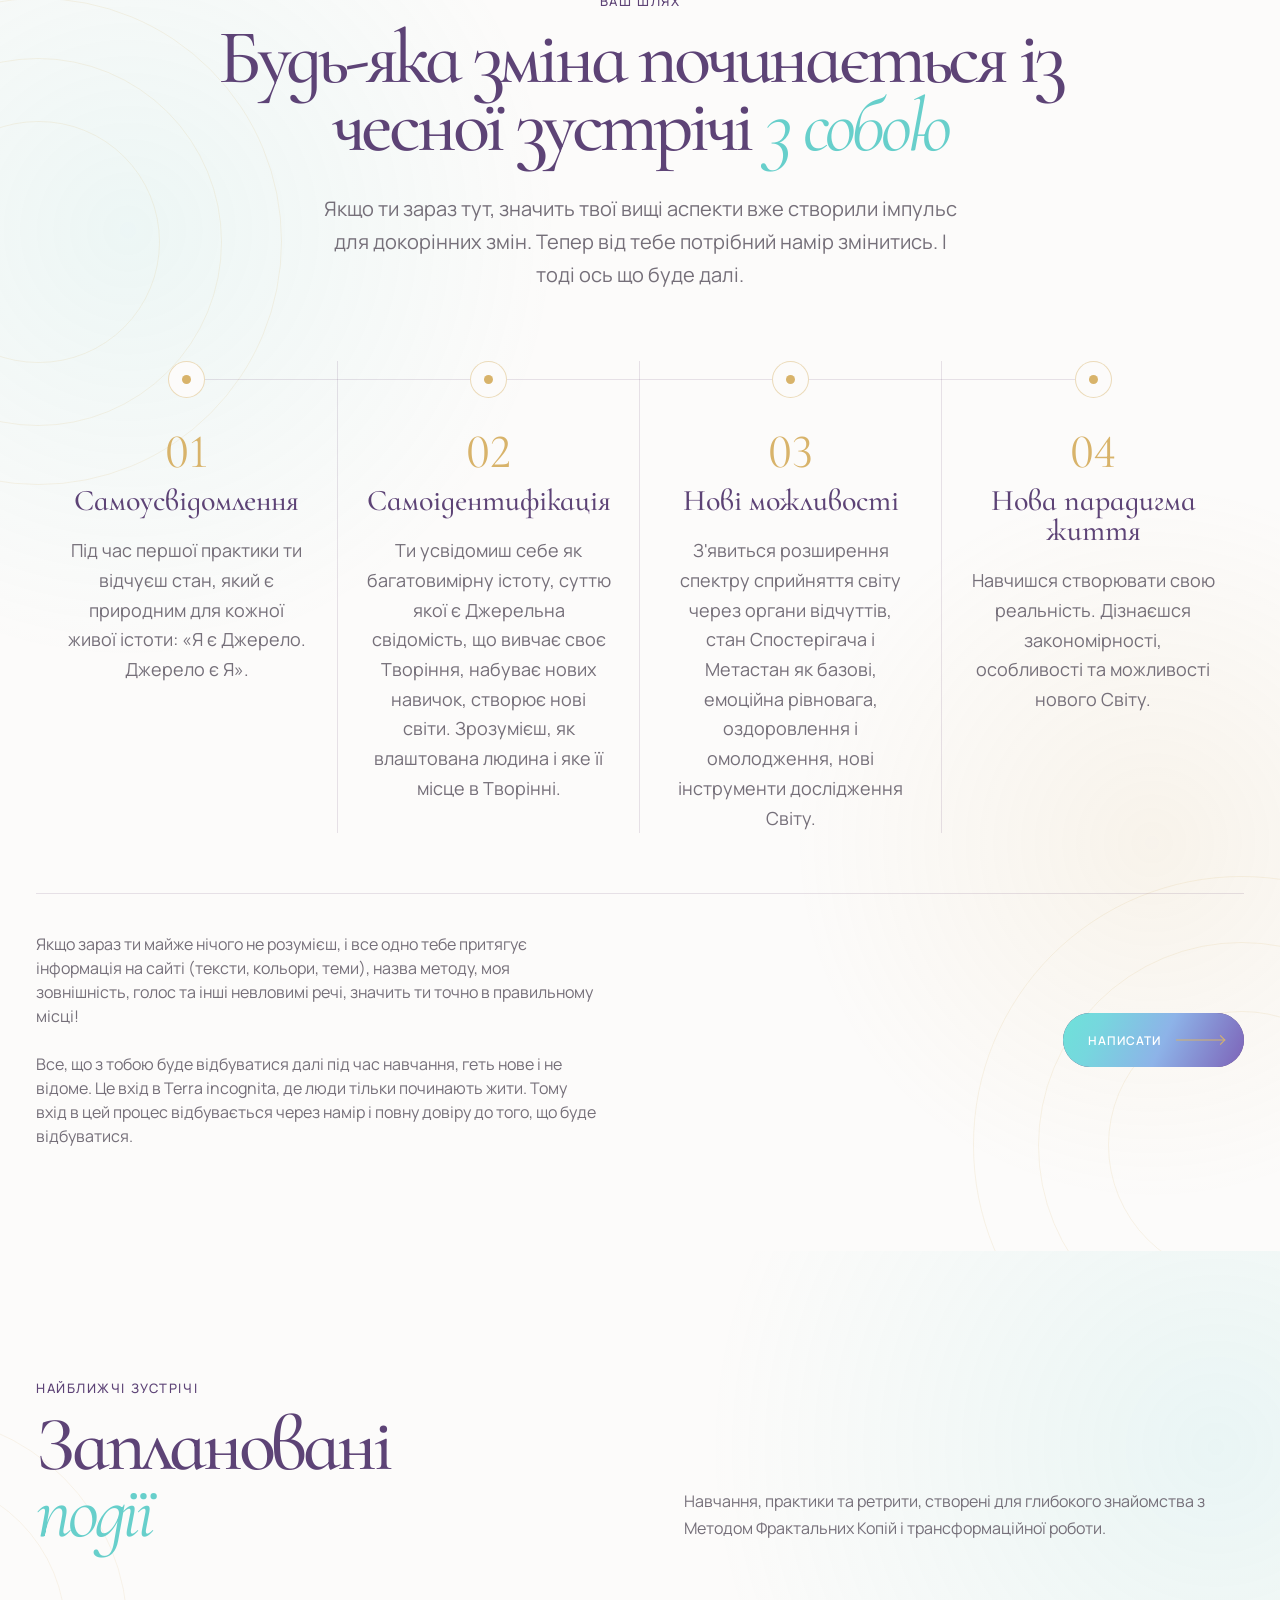
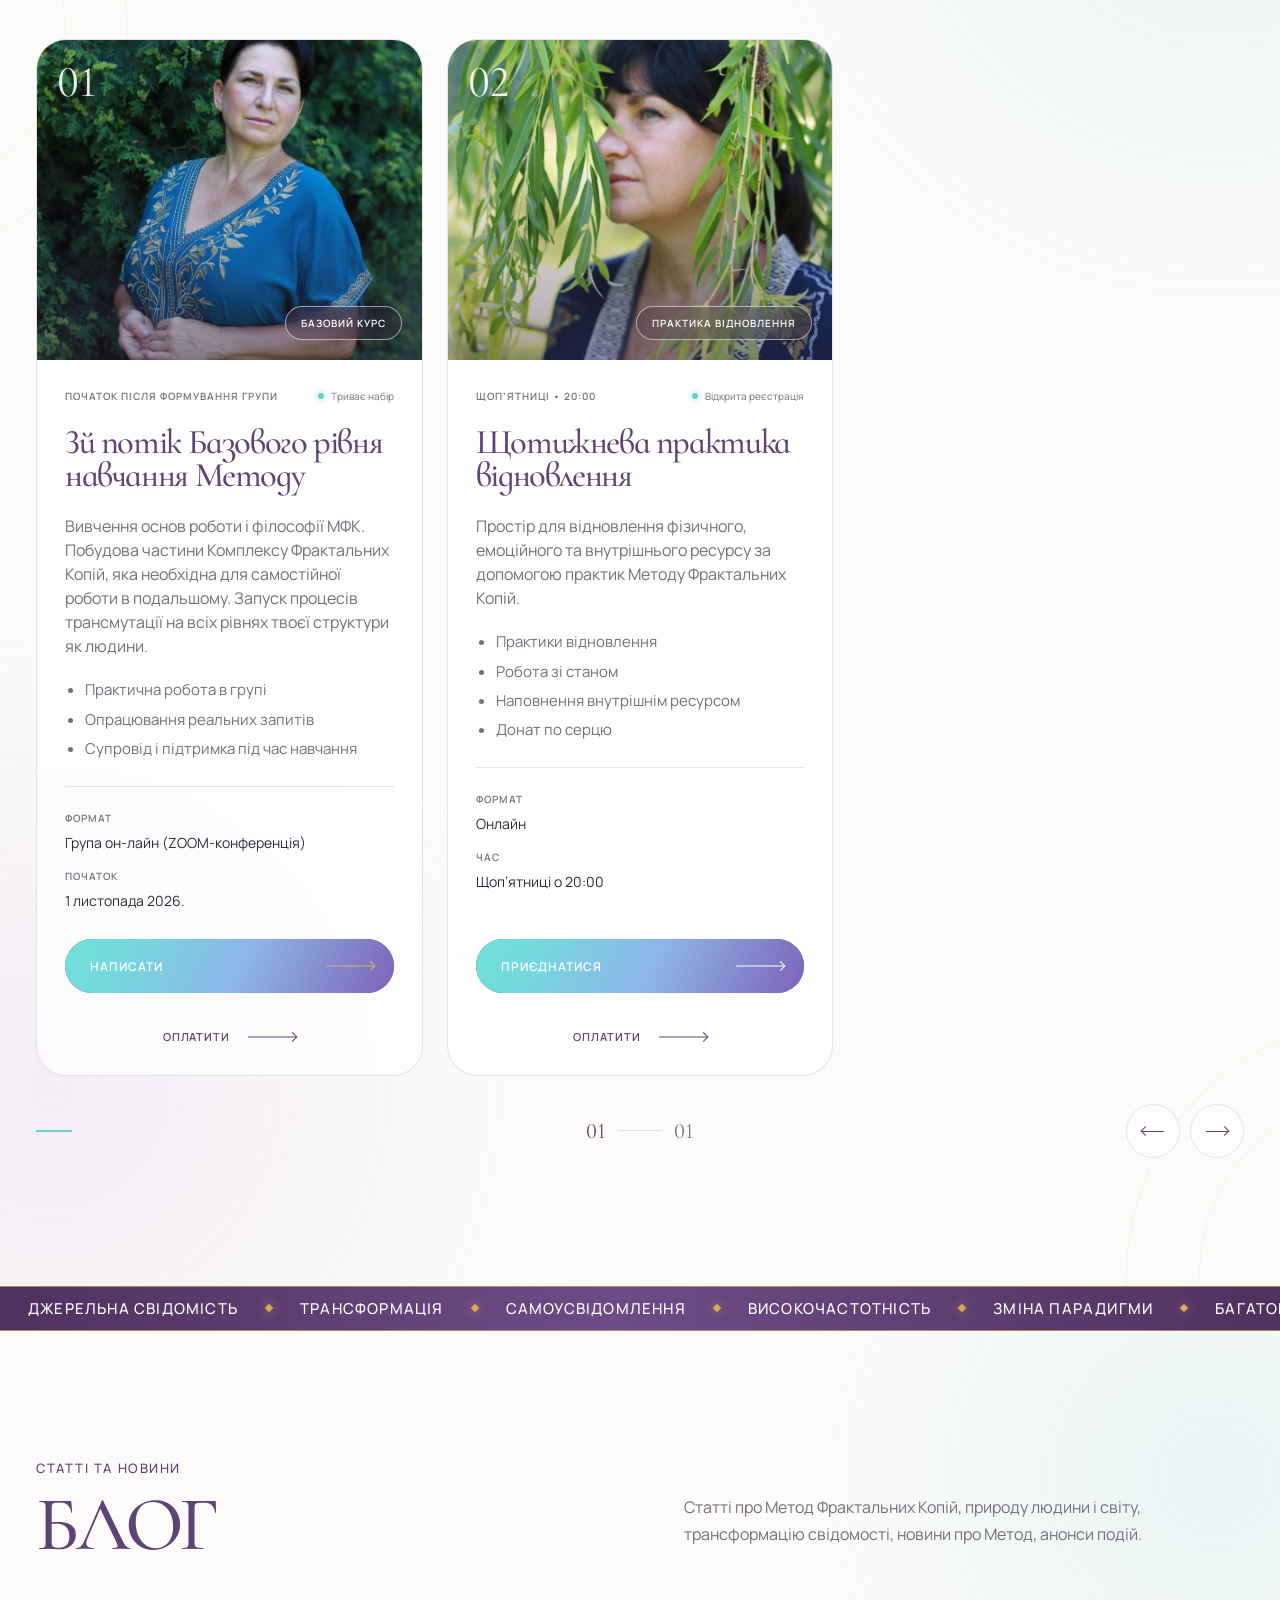
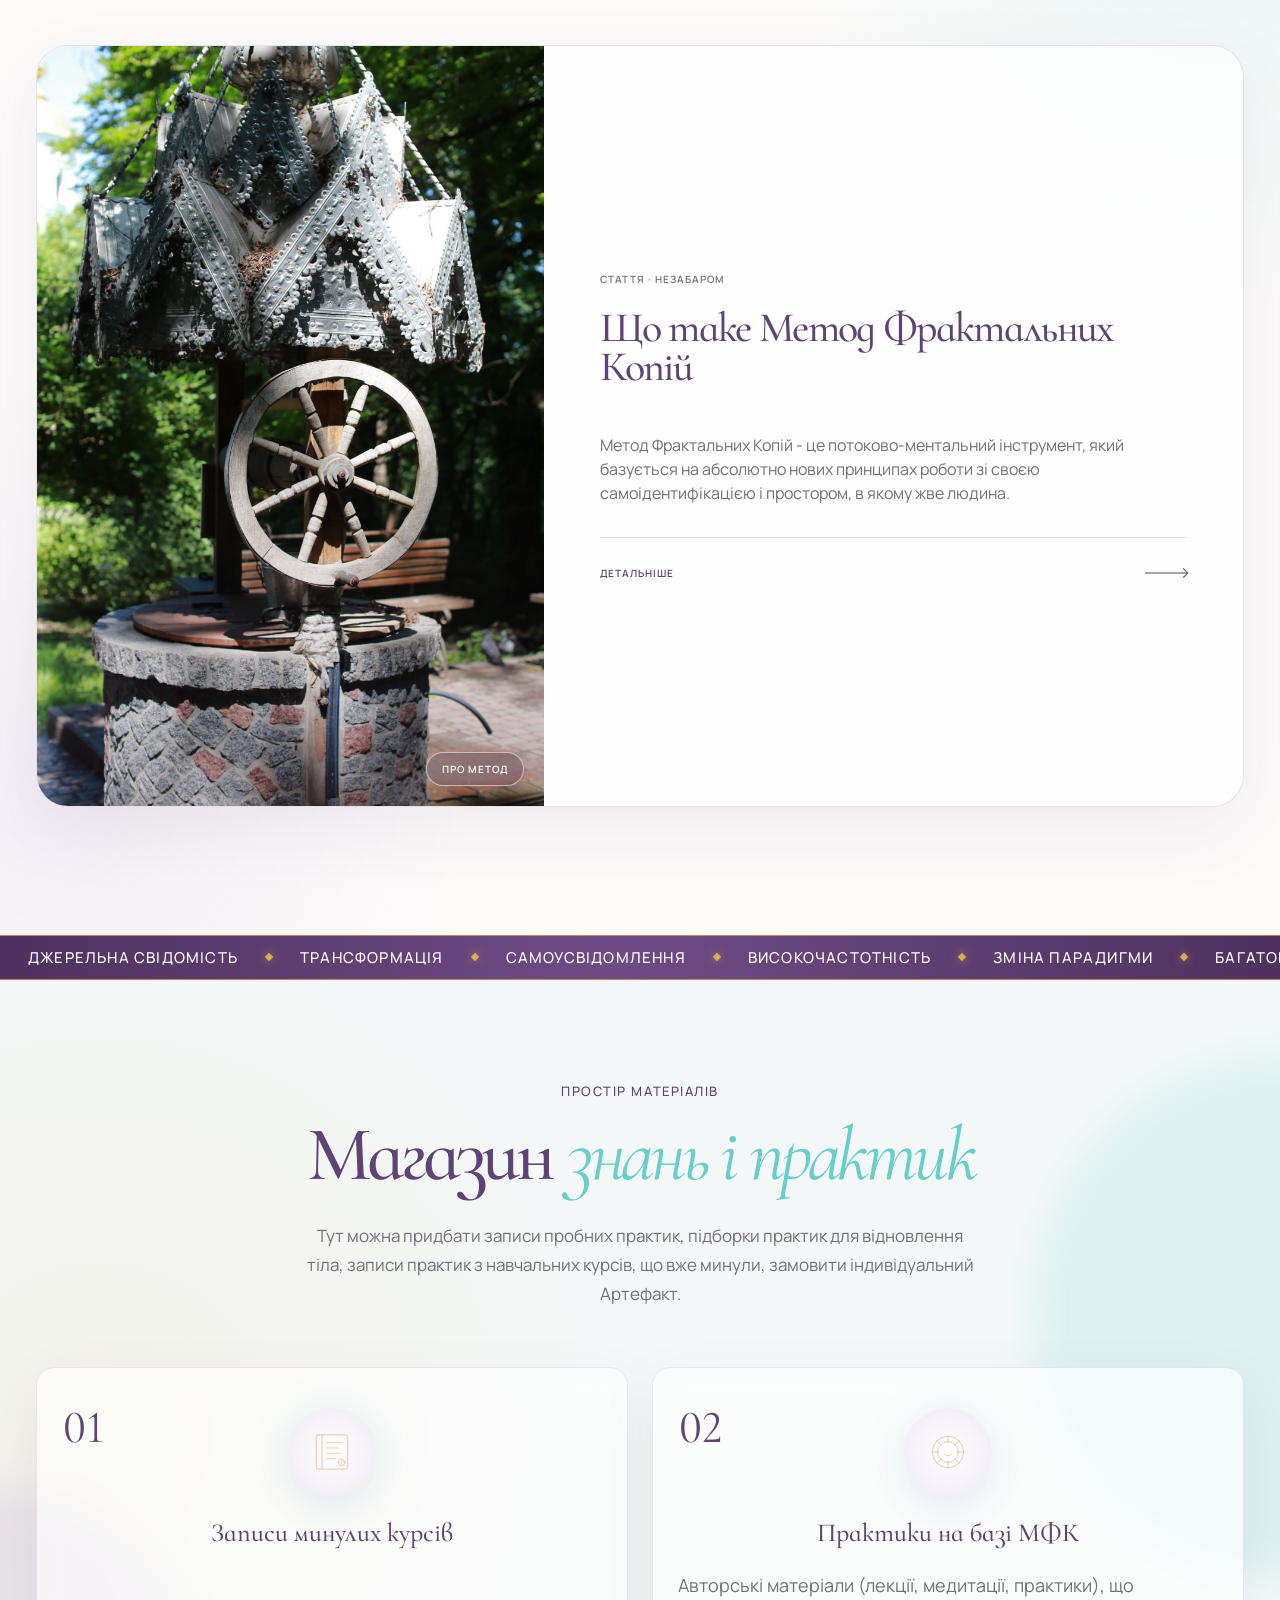
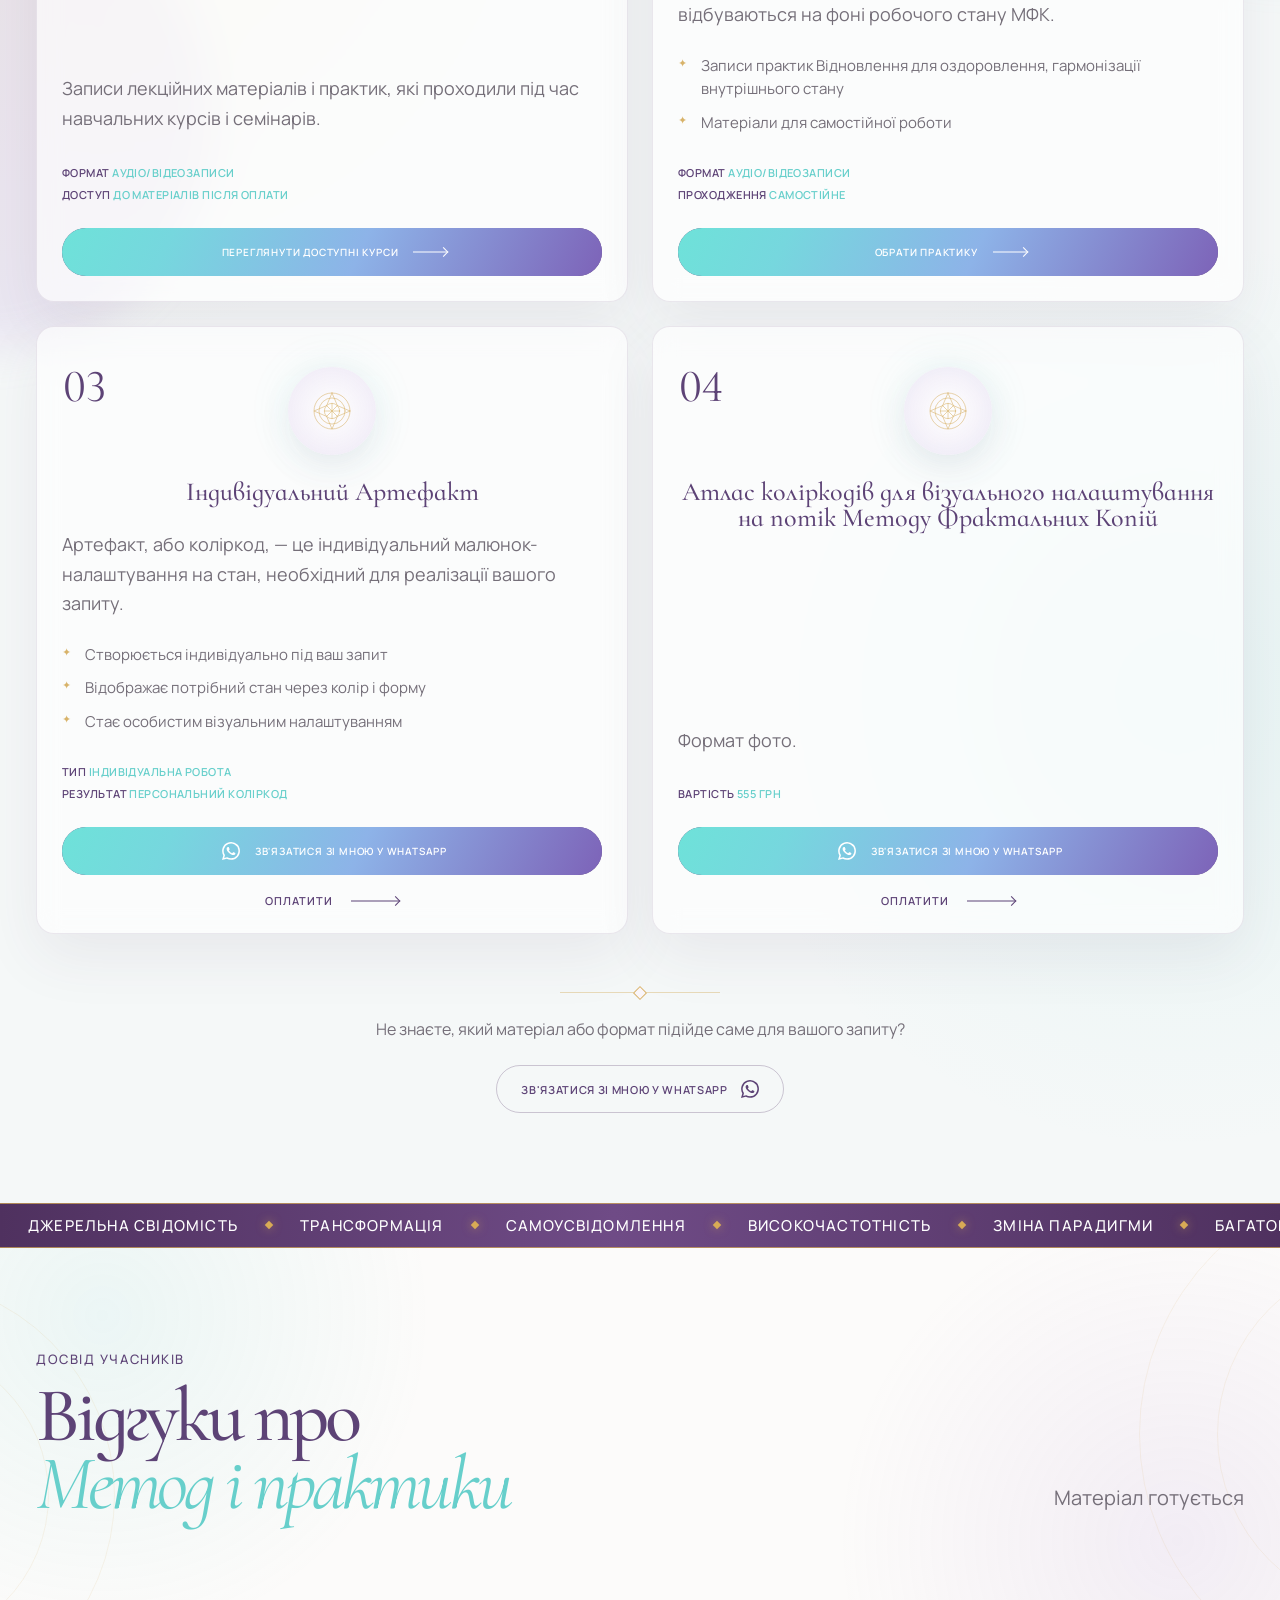
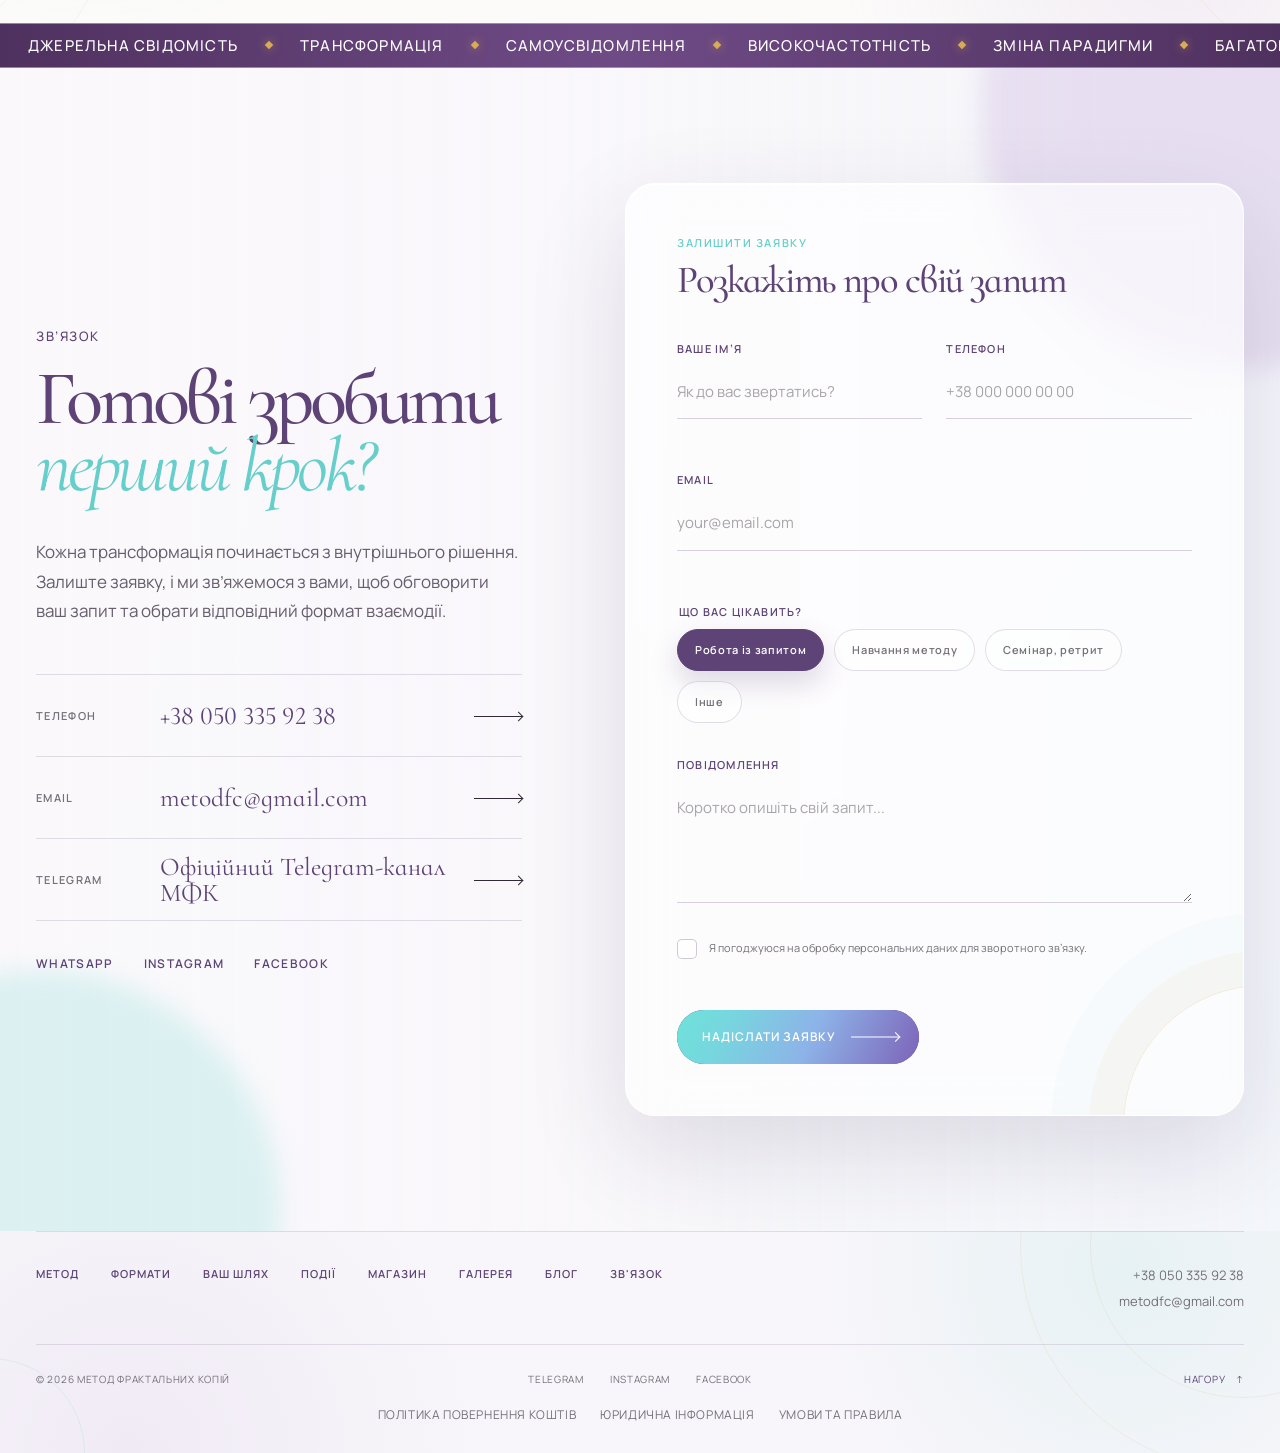
==== commit 3247d4a7: "Update index.html" ====
--- a/index.html
+++ b/index.html
@@ -1172,7 +1172,7 @@
 
                       <p>
                         <span>Початок</span>
-                        2 листопада 2026.
+                        1 листопада 2026.
                       </p>
                     </div>
 
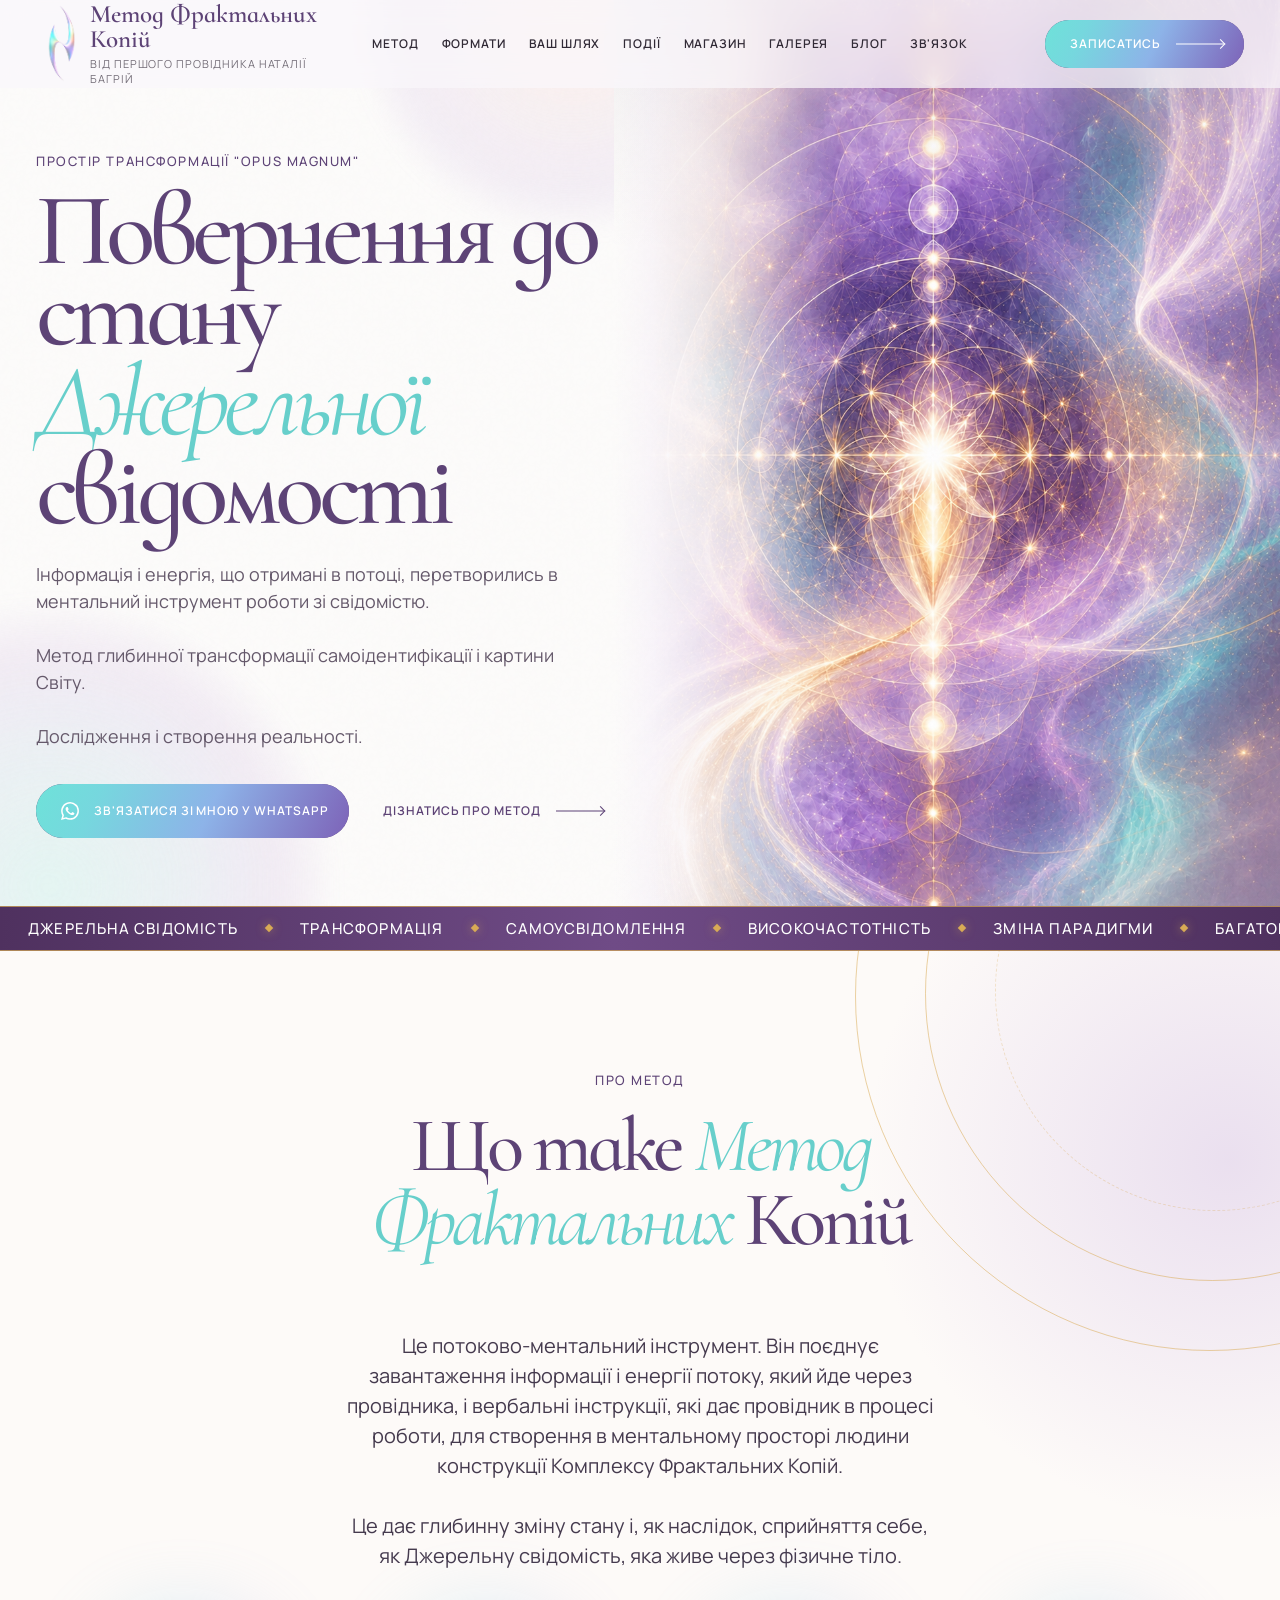
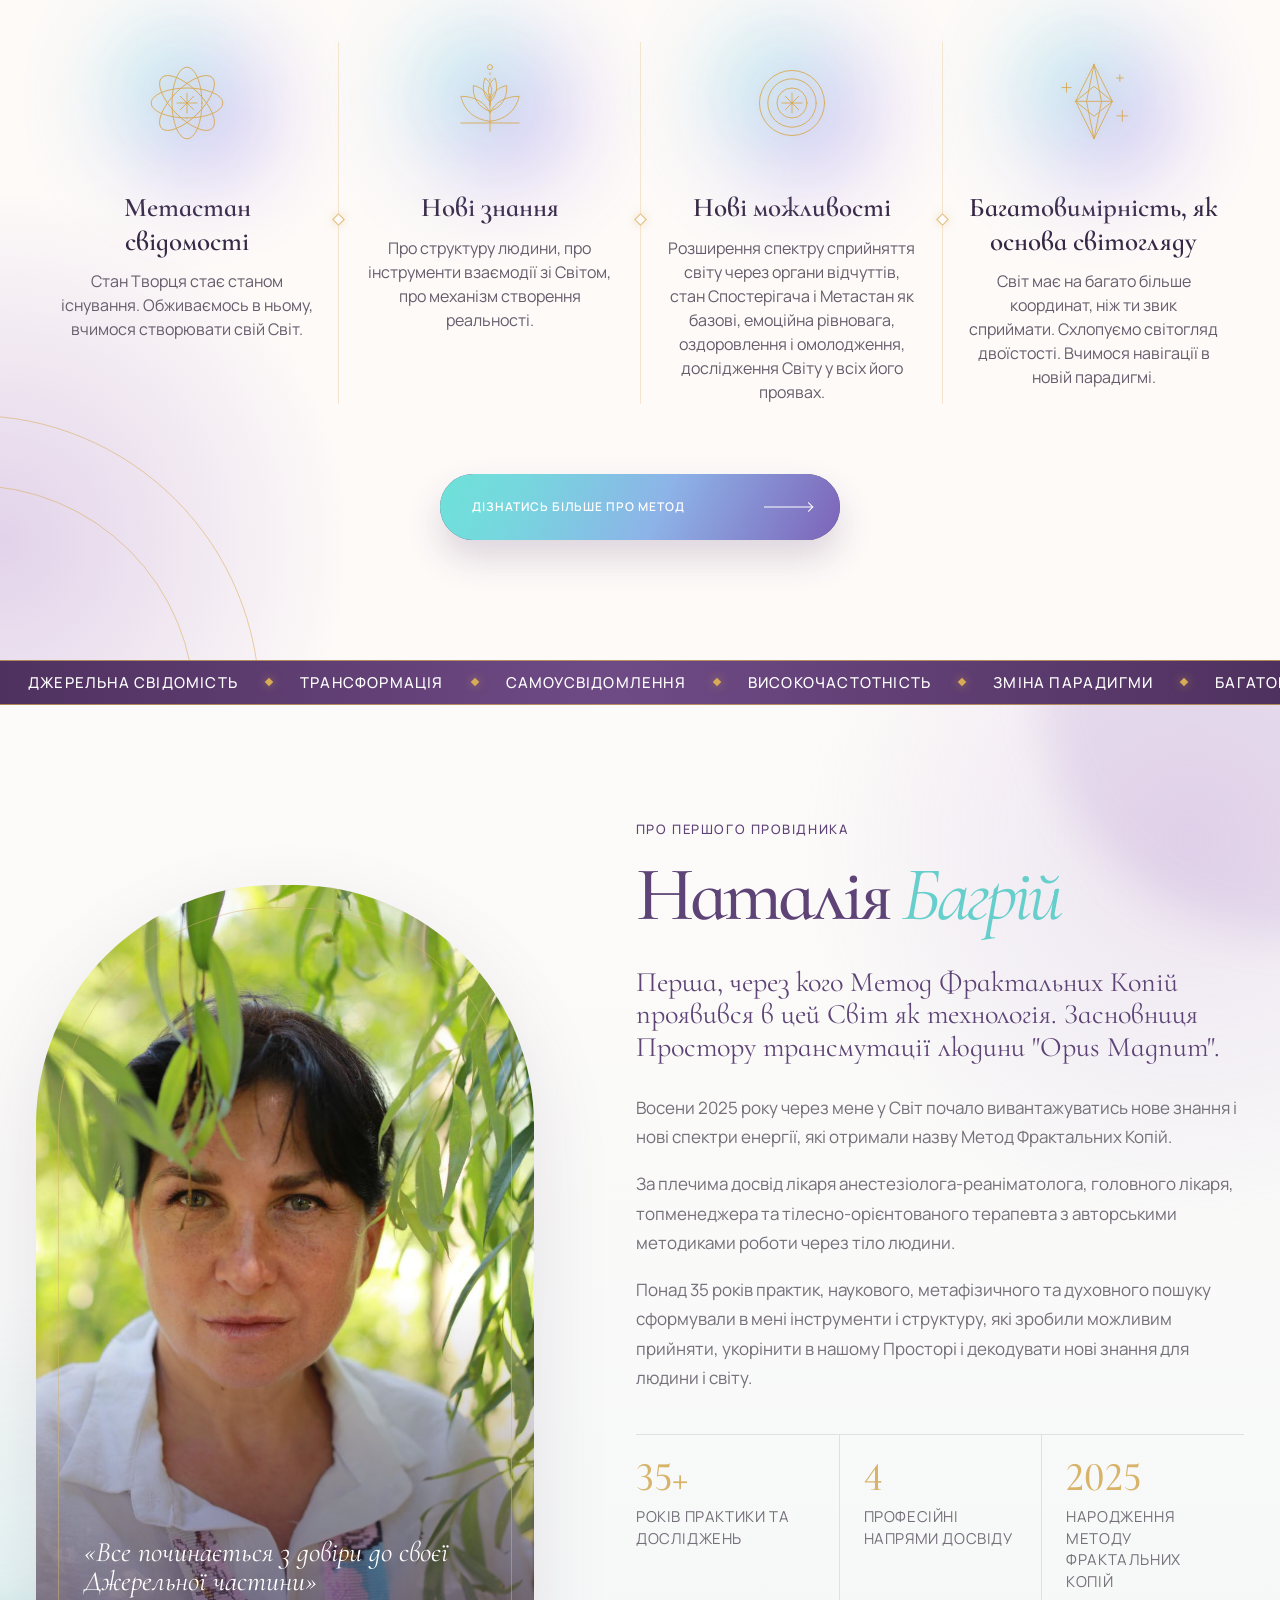
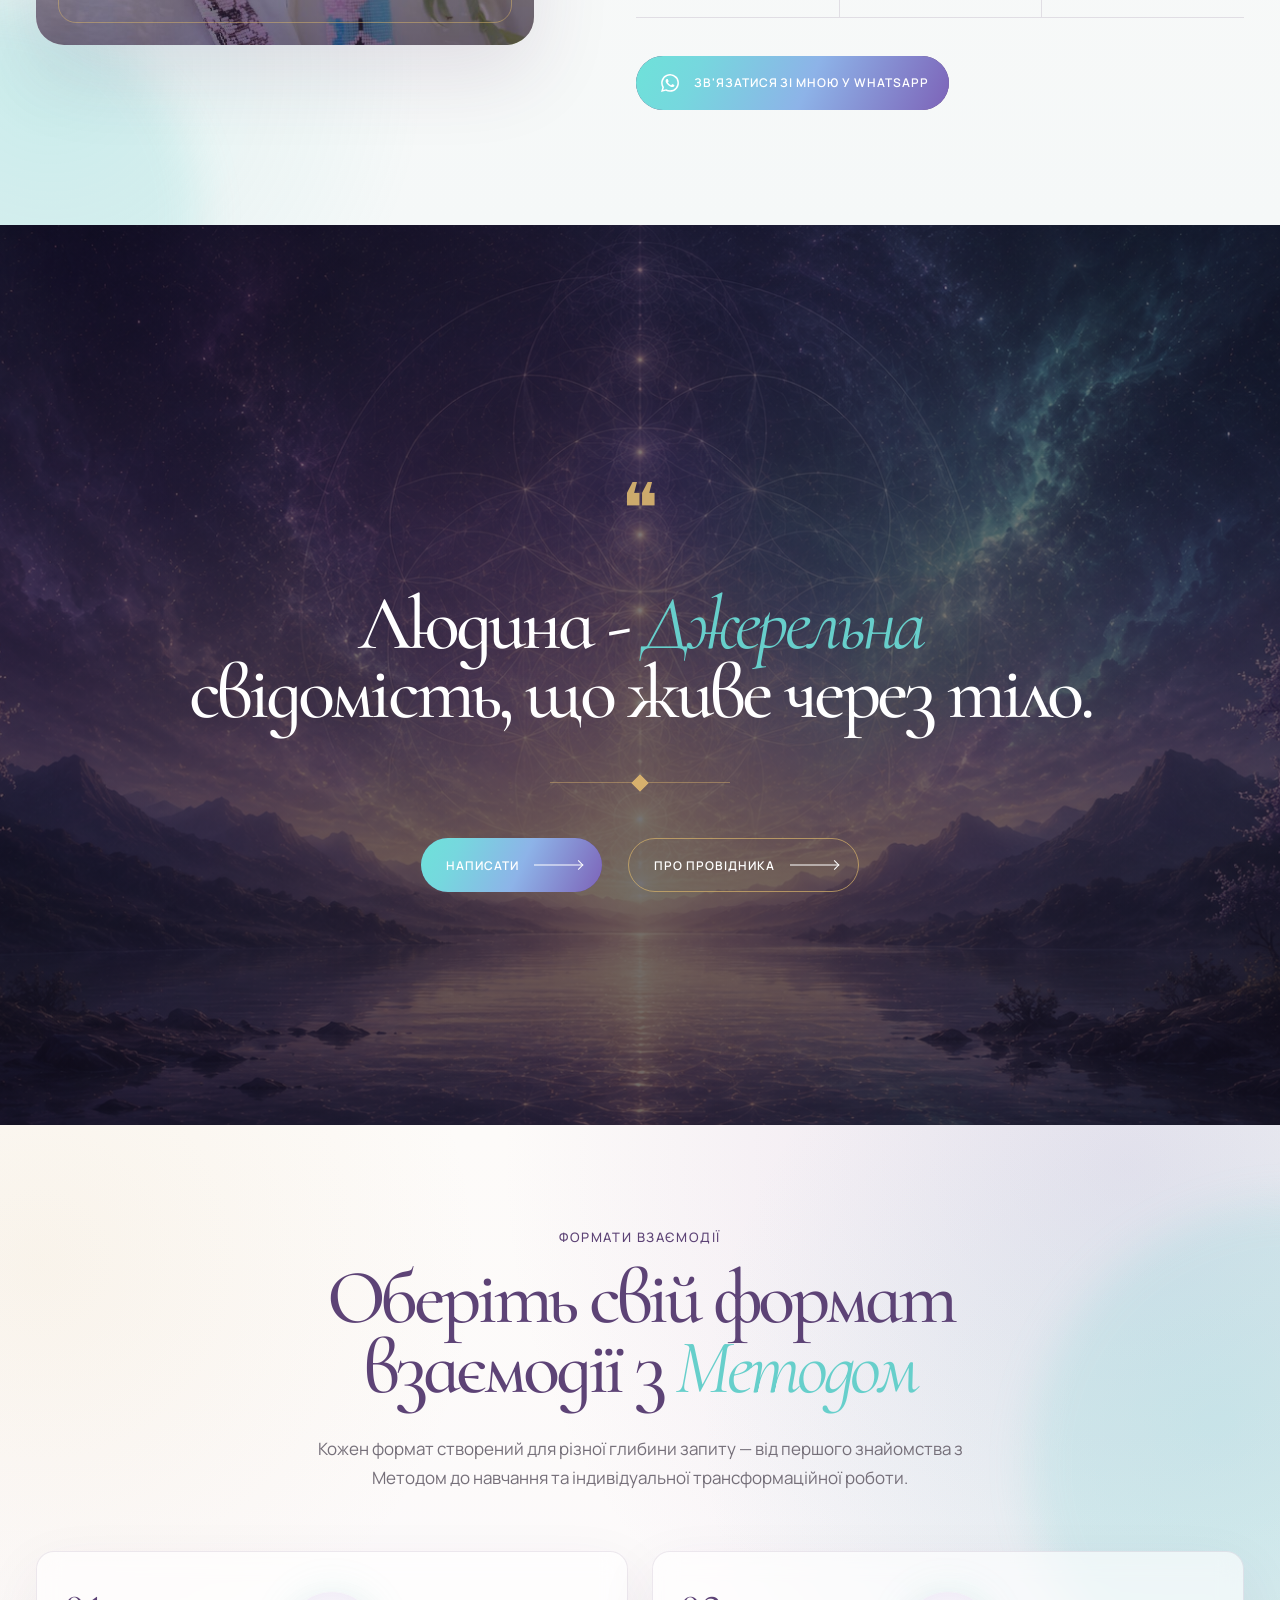
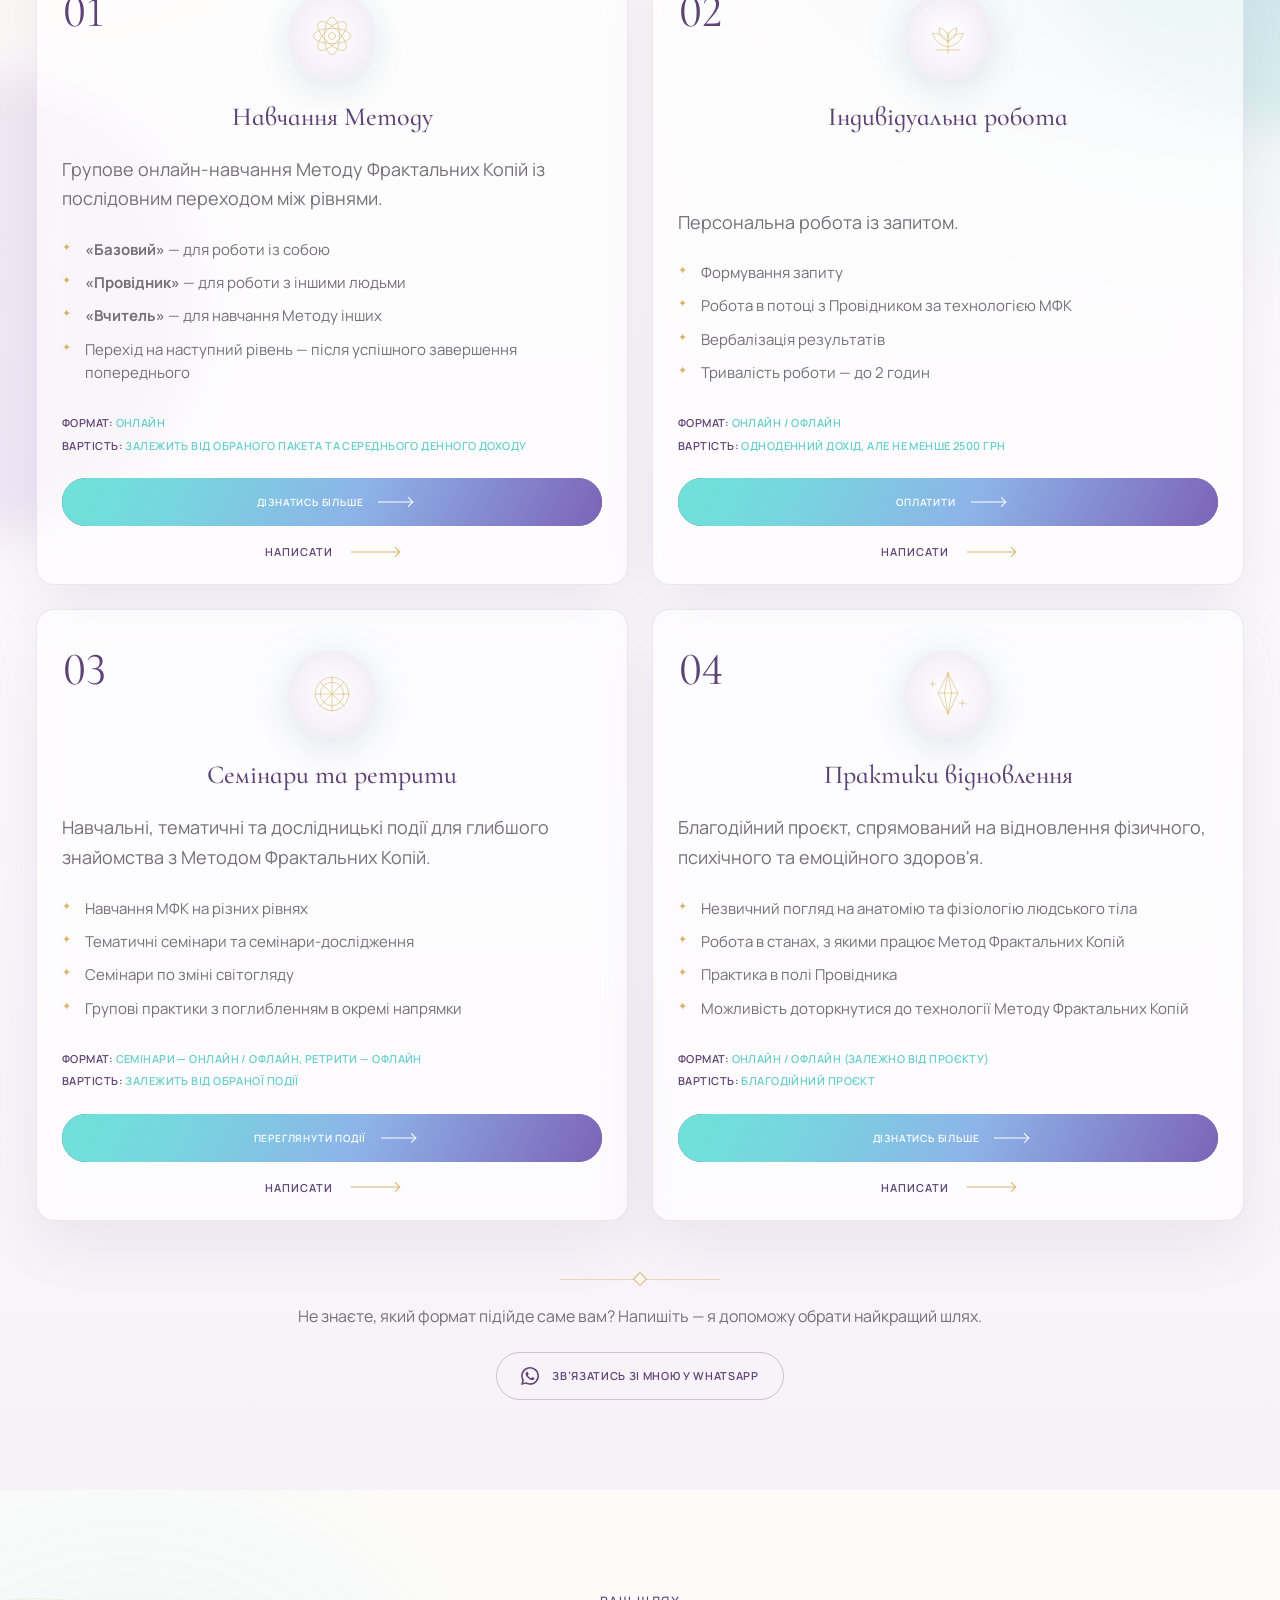
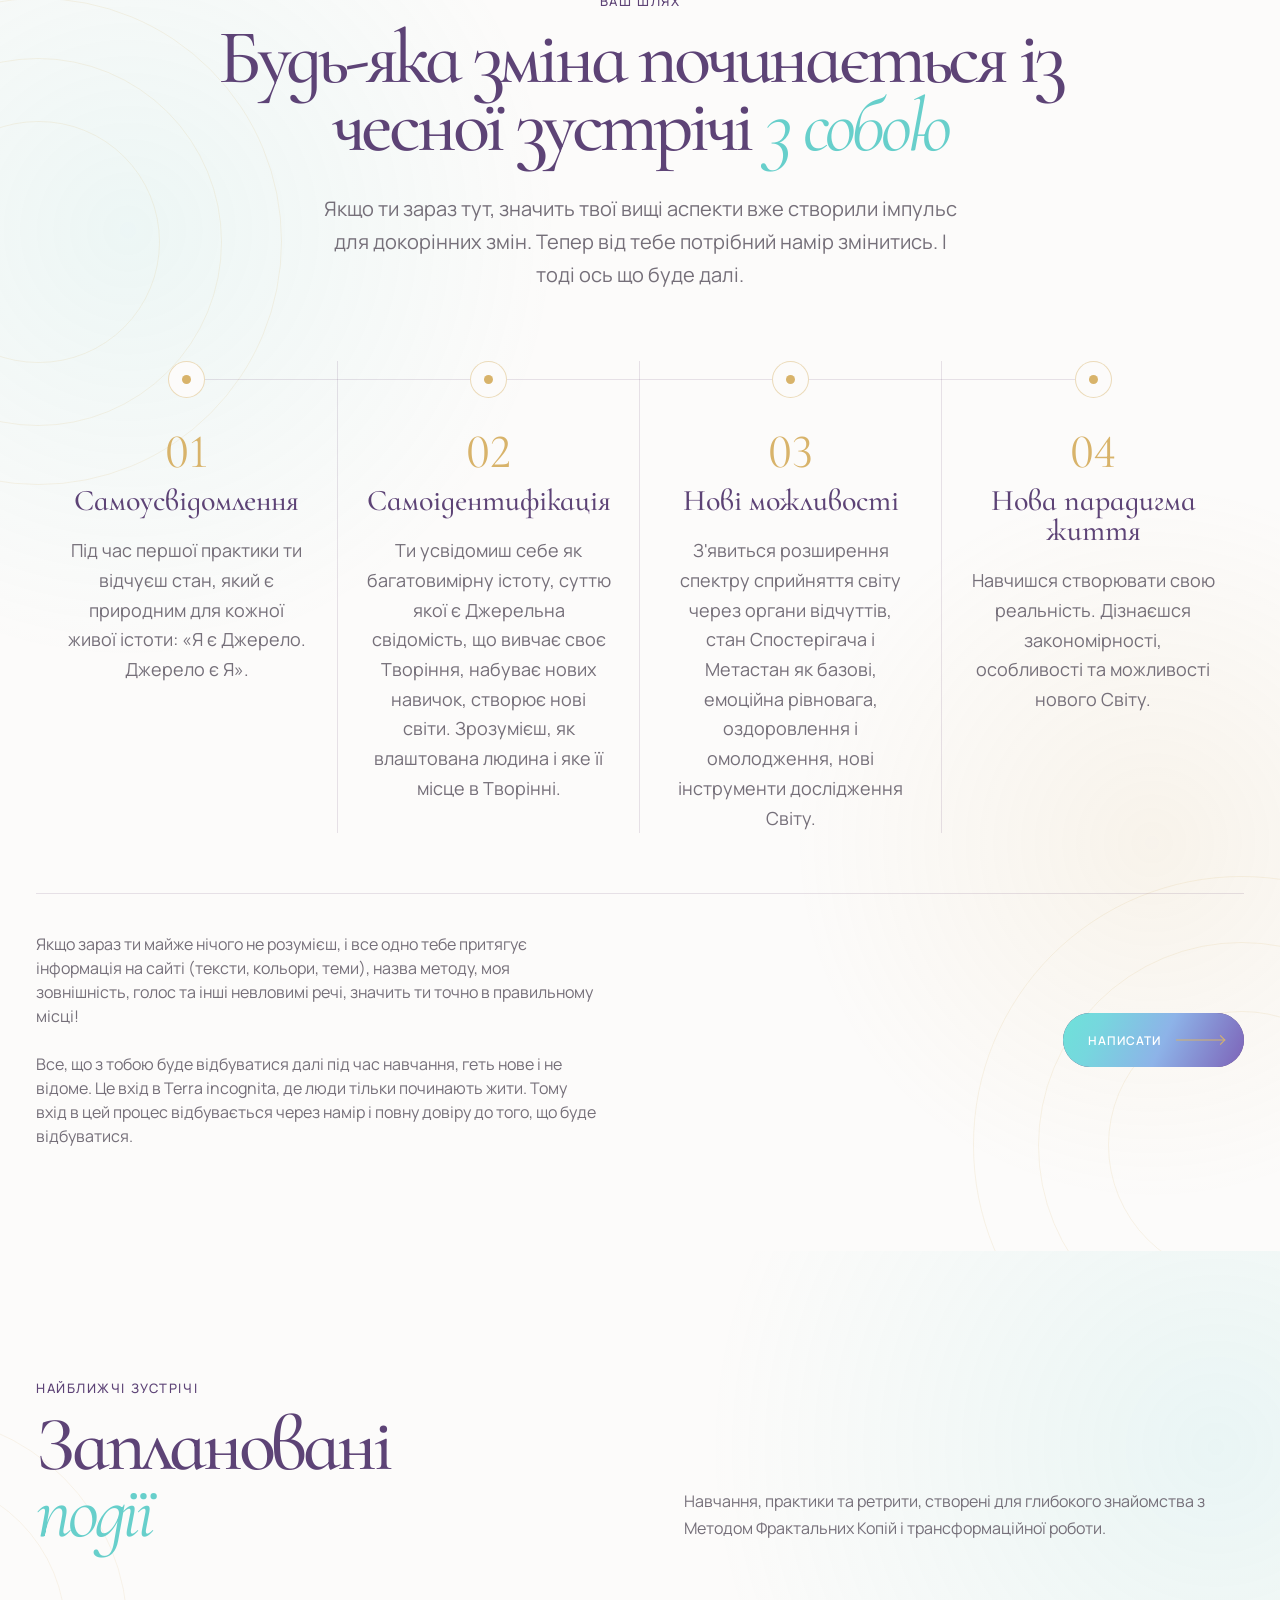
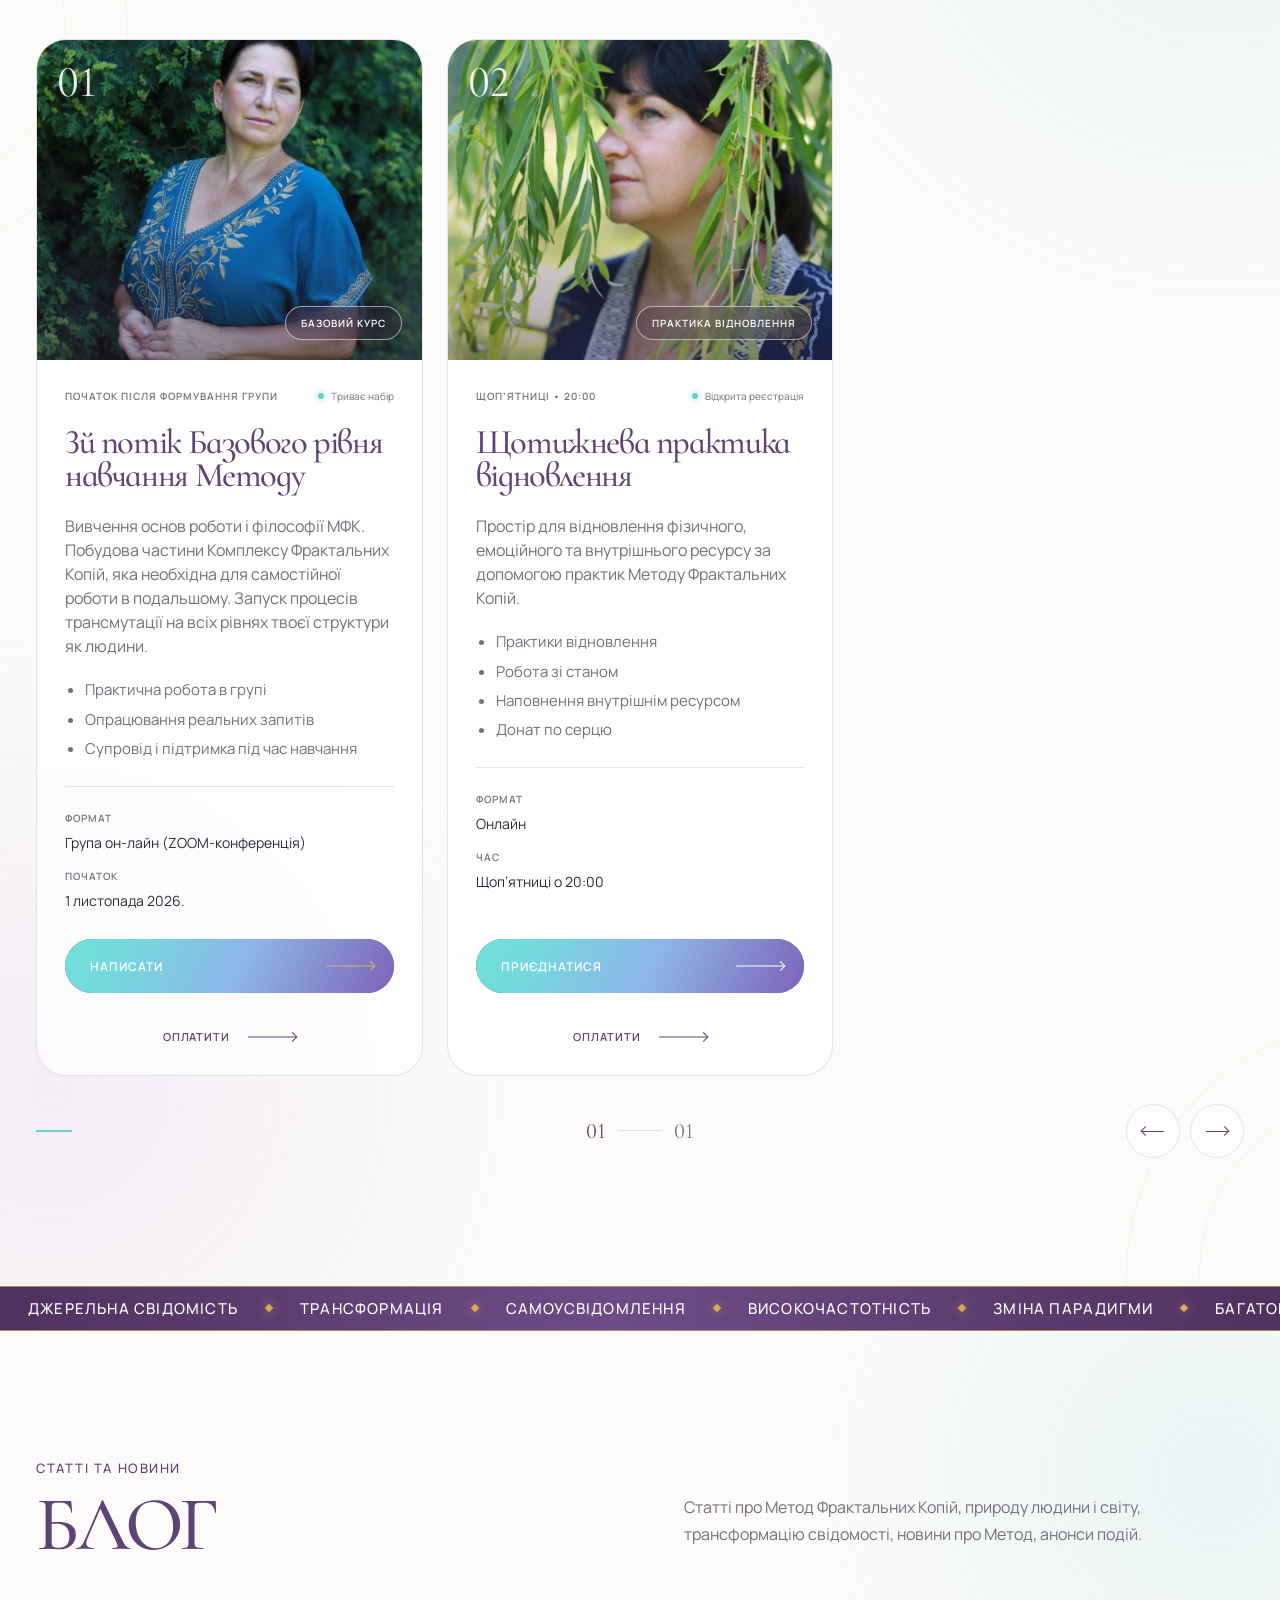
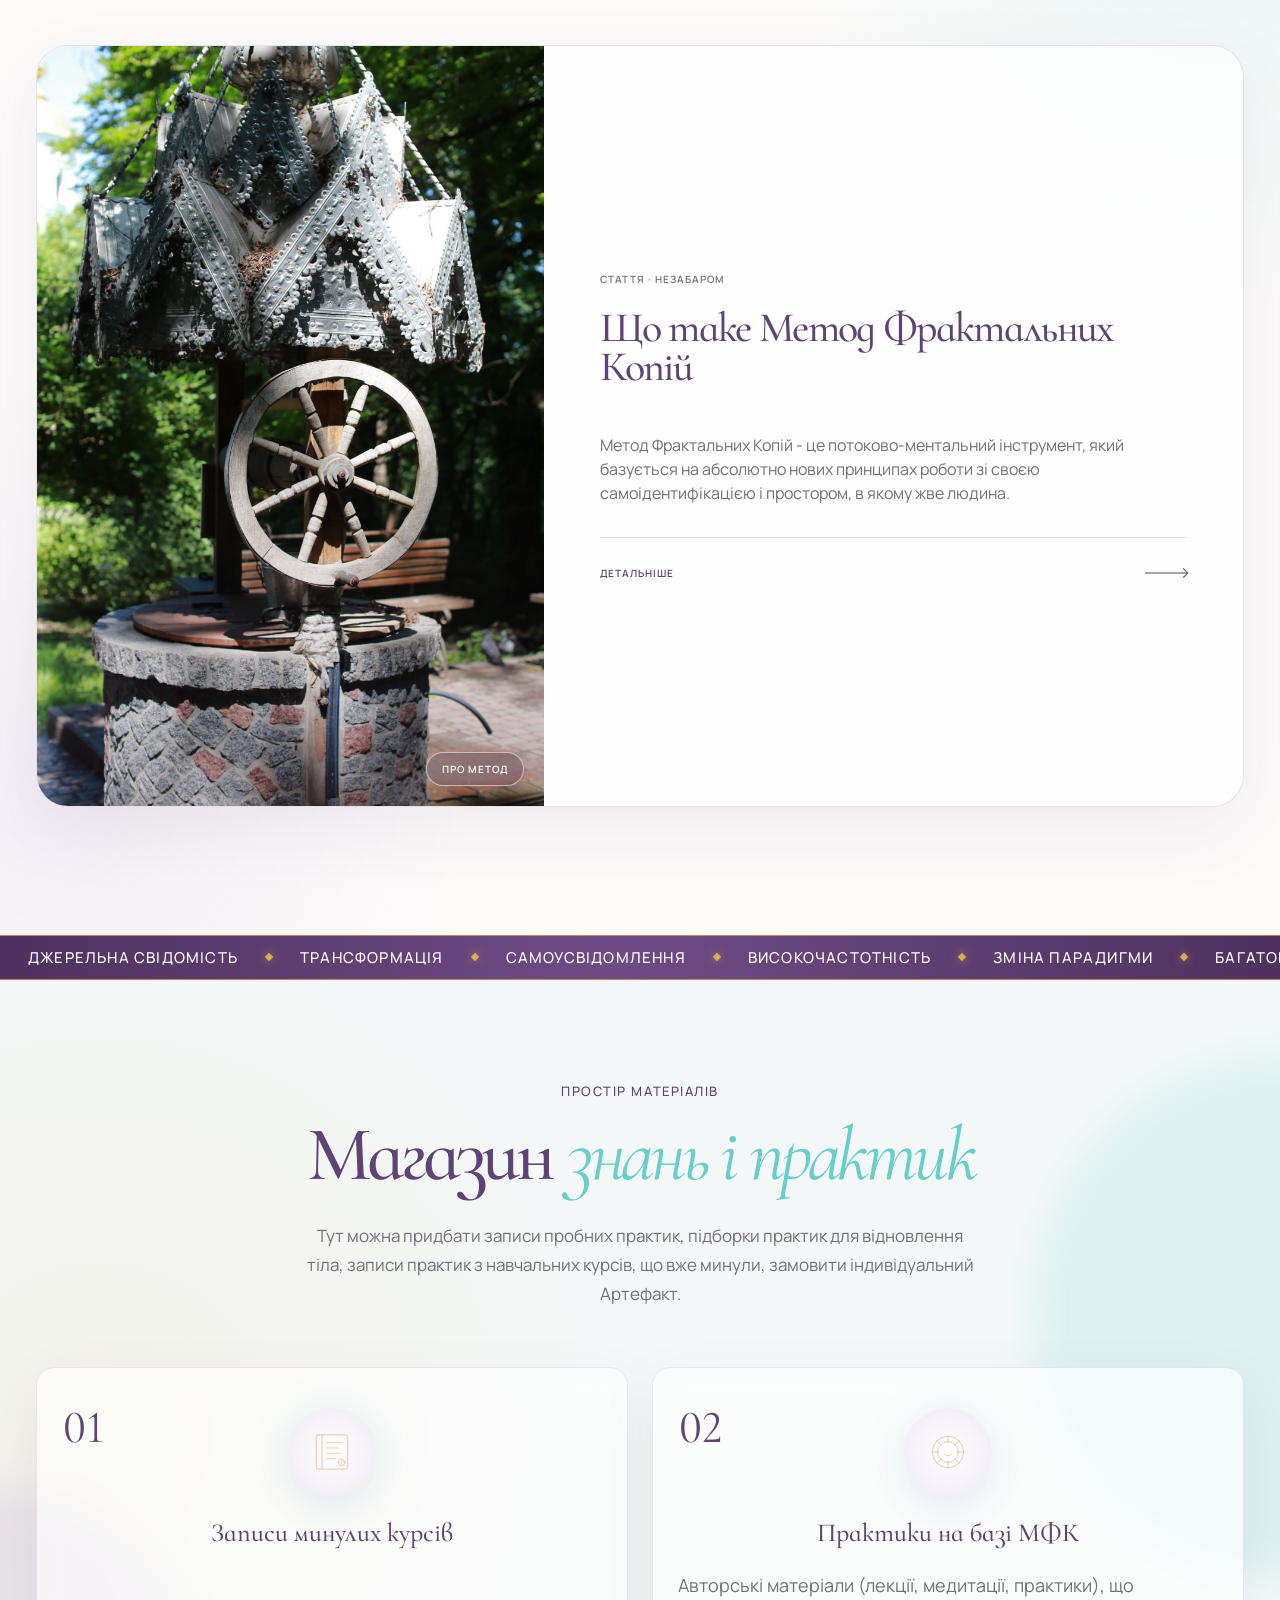
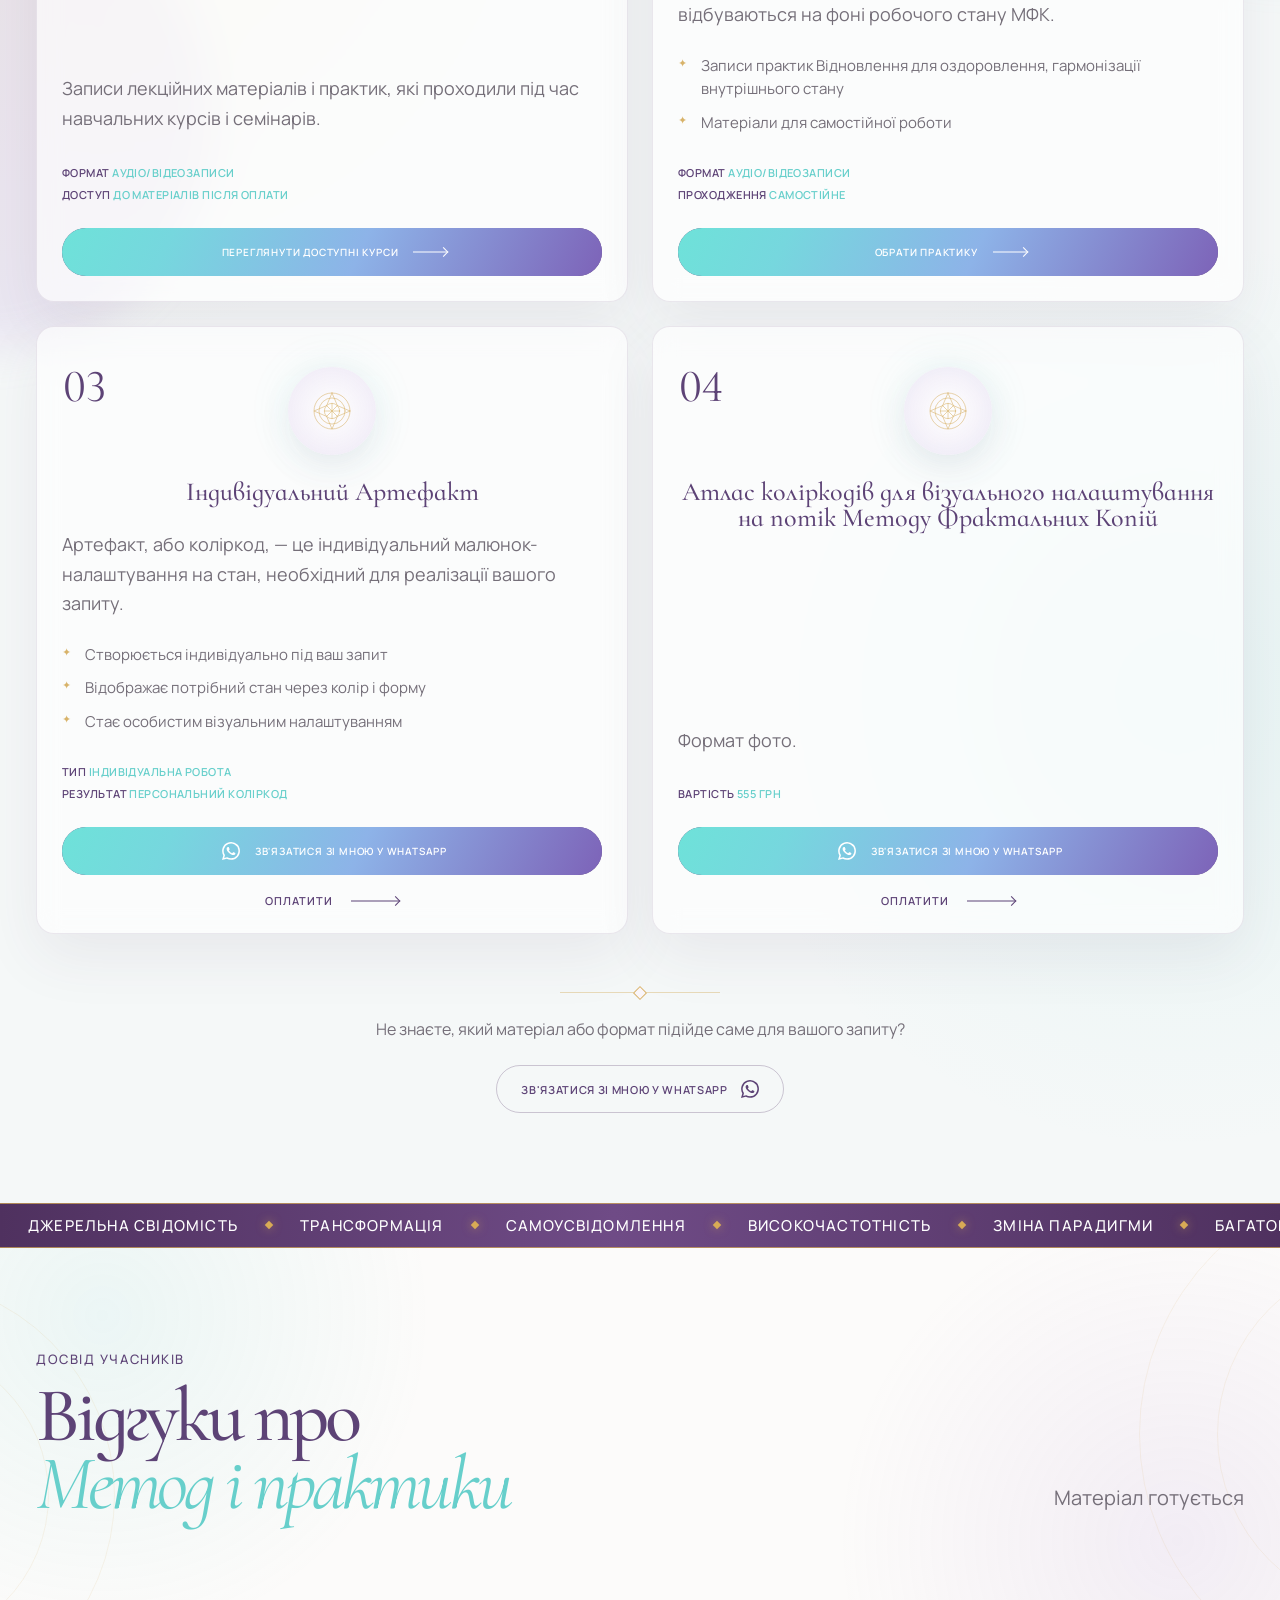
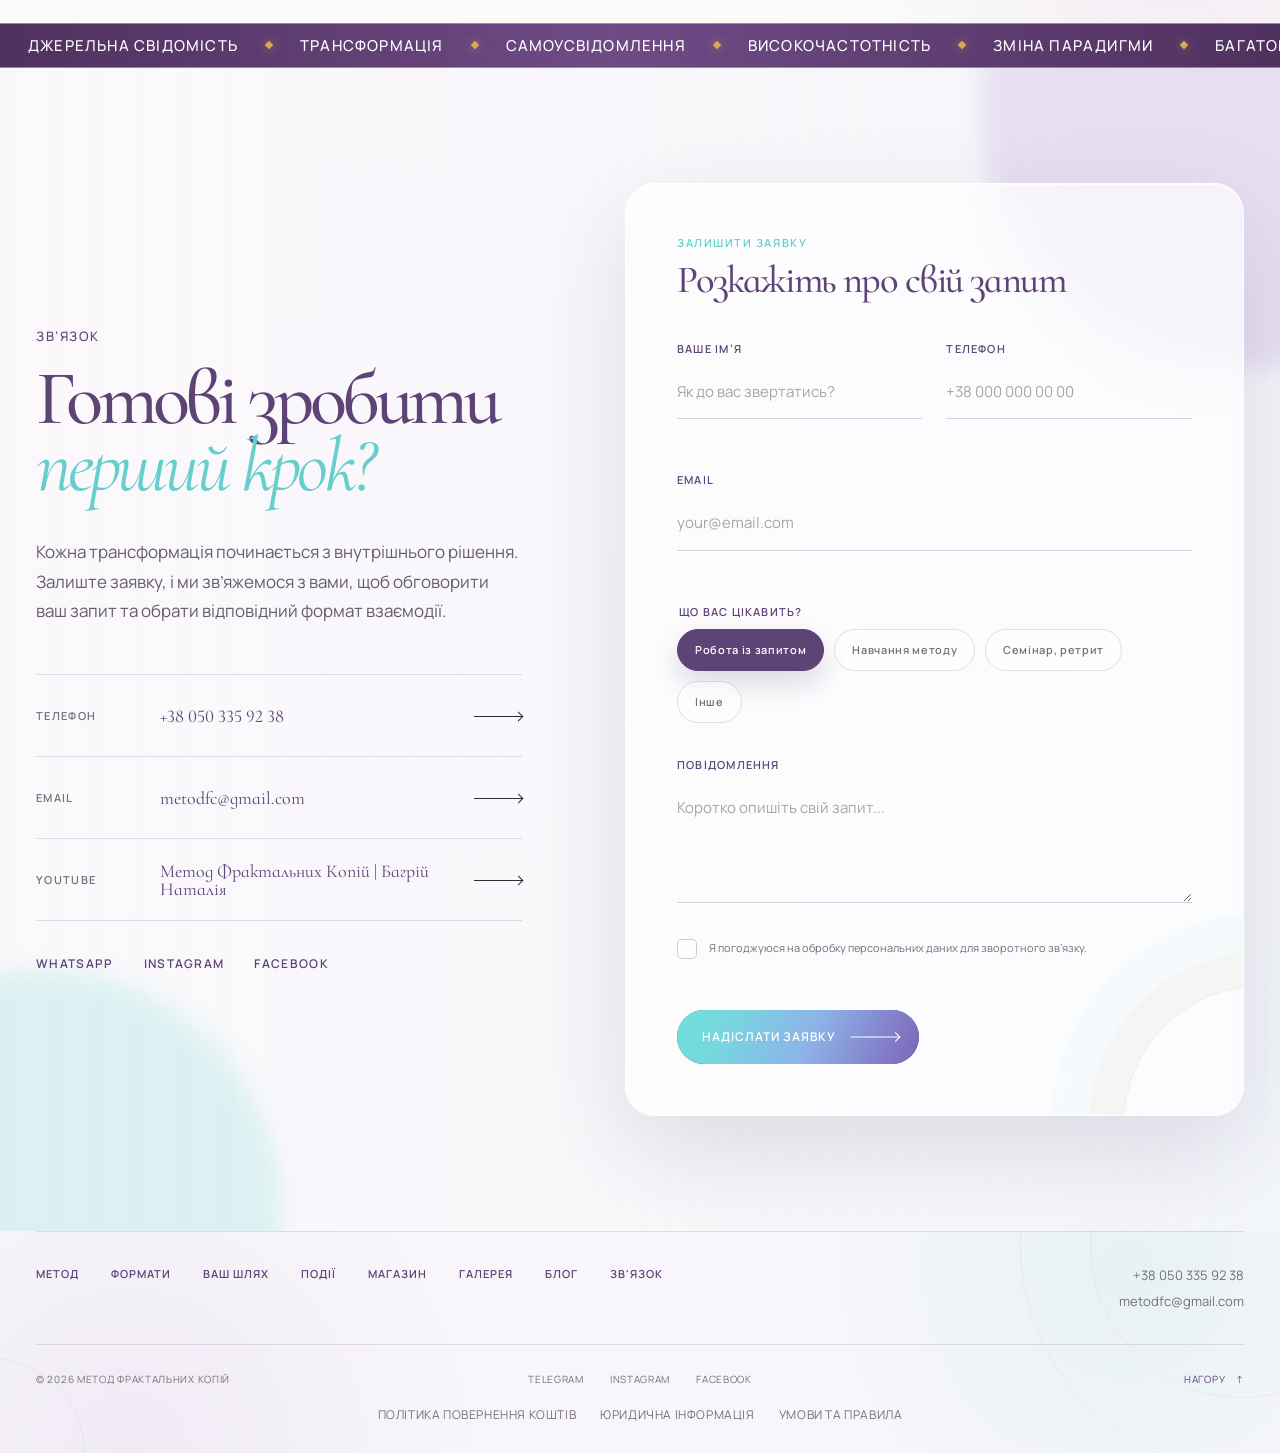
==== commit 368487d1: "Add files via upload" ====
--- a/index.html
+++ b/index.html
@@ -3259,16 +3259,17 @@
 
                 <span class="contact-item__arrow" aria-hidden="true"></span>
               </a>
+
               <a
                 class="contact-item"
-                href="https://t.me/+fpnFtDIml91mMWFi"
+                href="https://www.youtube.com/@MetodFC"
                 target="_blank"
-                rel="noreferrer"
+                rel="noopener noreferrer"
               >
-                <span class="contact-item__label"> Telegram </span>
+                <span class="contact-item__label"> YouTube </span>
 
                 <span class="contact-item__value">
-                  Офіційний Telegram-канал МФК
+                  Метод Фрактальних Копій | Багрій Наталія
                 </span>
 
                 <span class="contact-item__arrow" aria-hidden="true"></span>
--- a/style.css
+++ b/style.css
@@ -4045,7 +4045,7 @@
 .contact-item__value {
   color: var(--color-primary);
   font-family: var(--font-display);
-  font-size: clamp(22px, 2vw, 30px);
+  font-size: 18px;
   line-height: 1;
 }
 
@@ -4702,7 +4702,6 @@
   }
 
   .contact-item__value {
-    font-size: 23px;
     overflow-wrap: anywhere;
   }
 
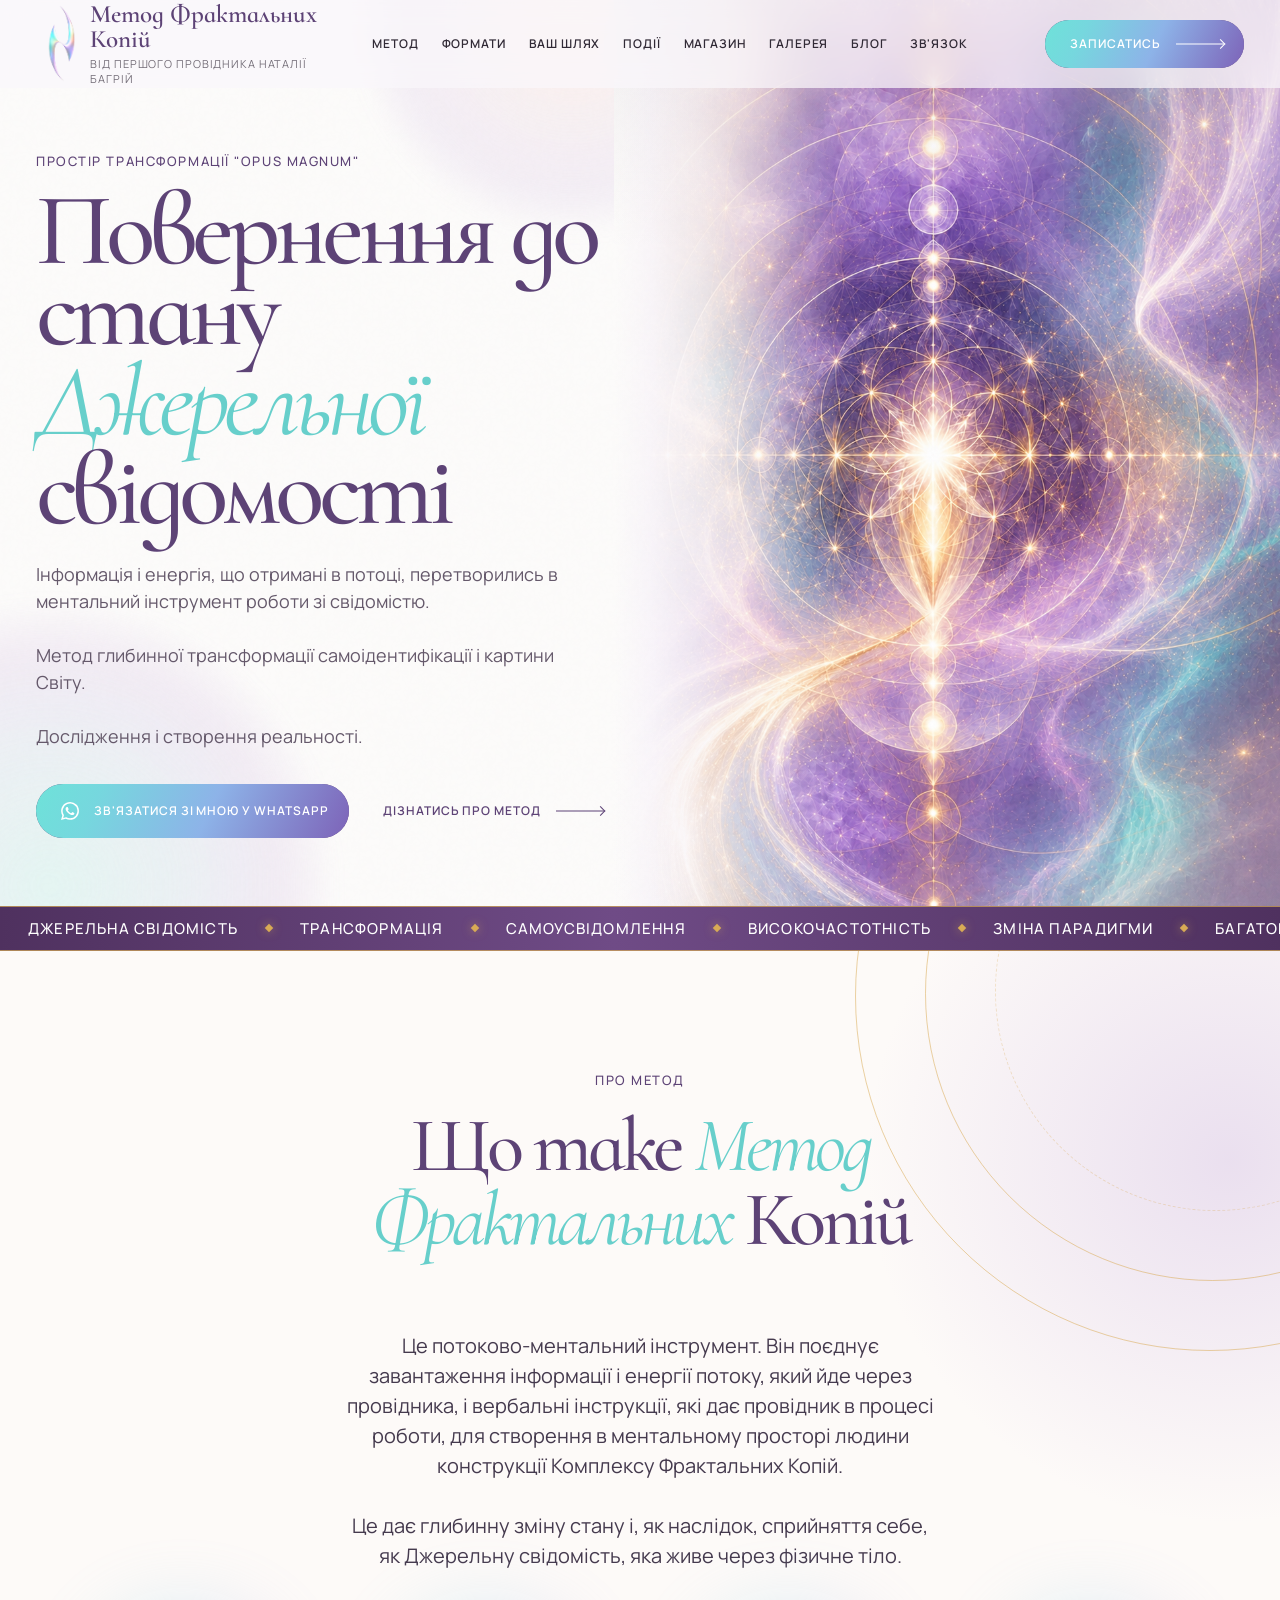
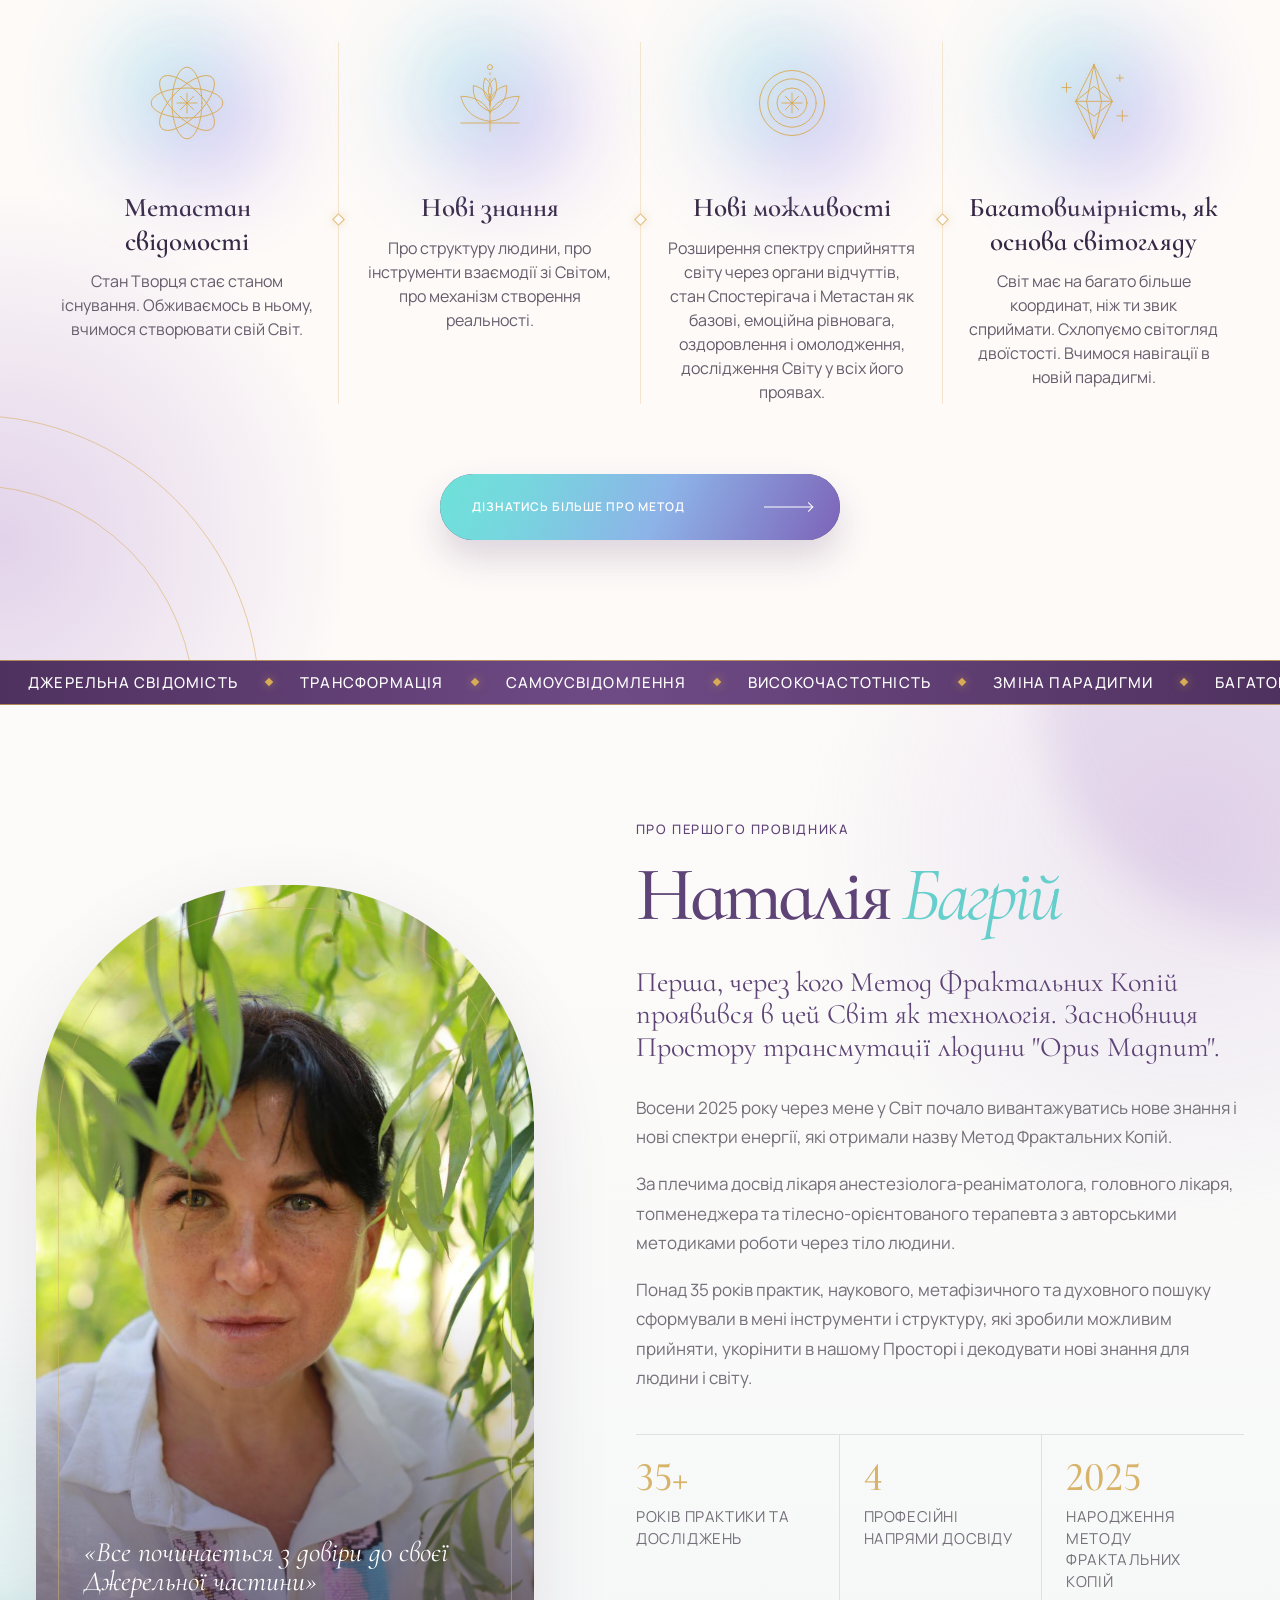
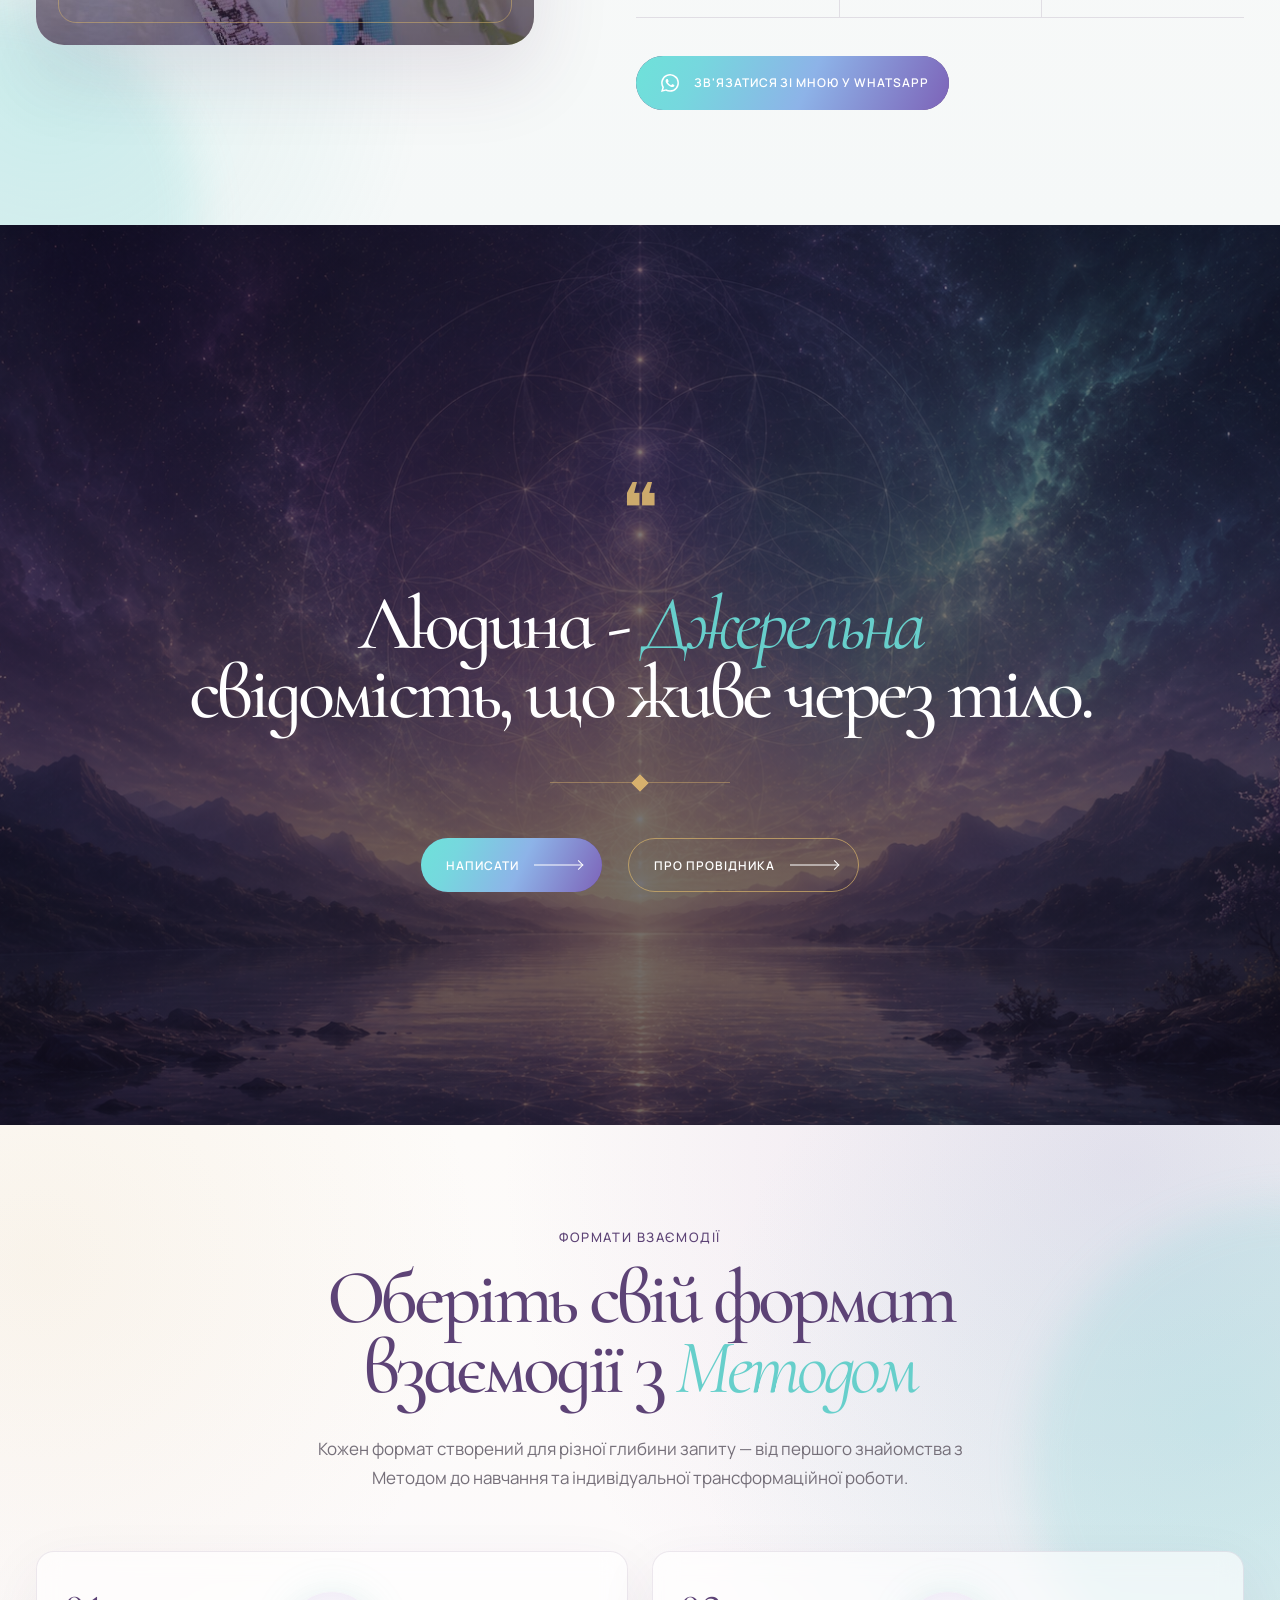
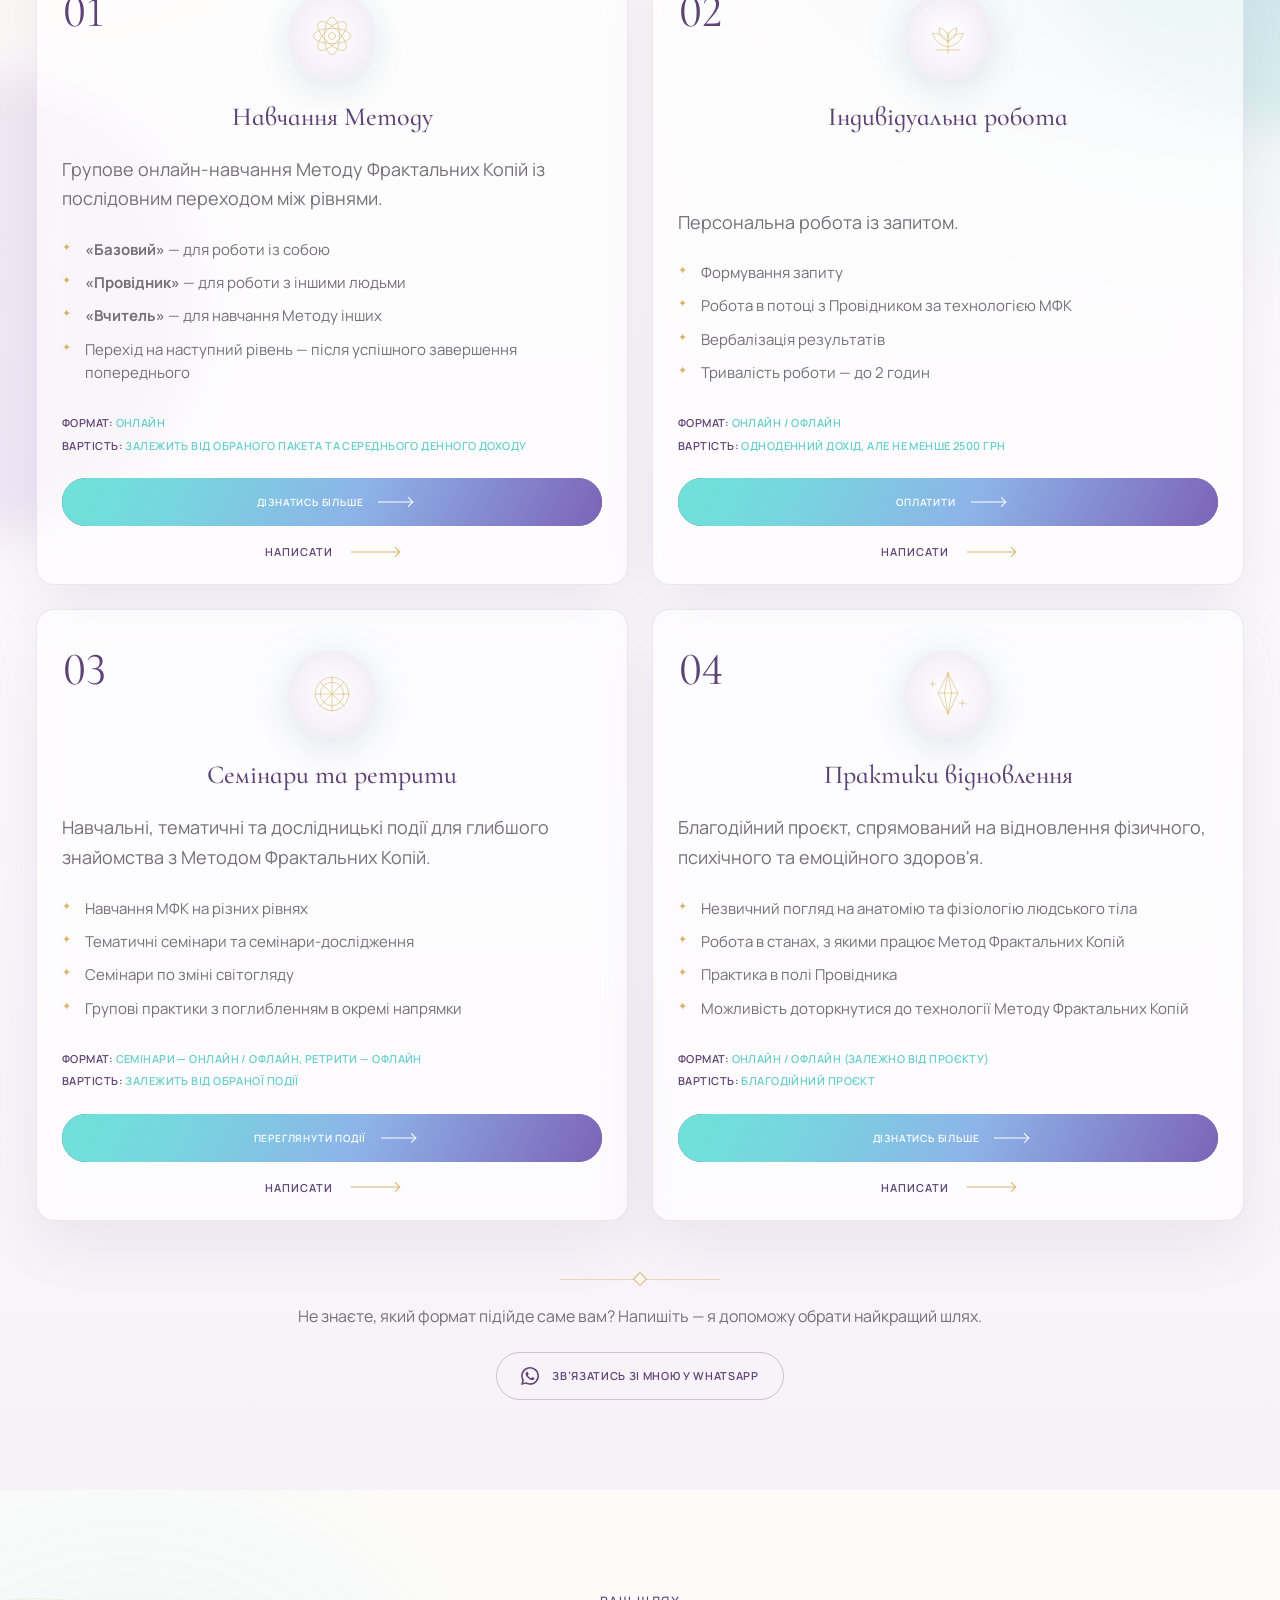
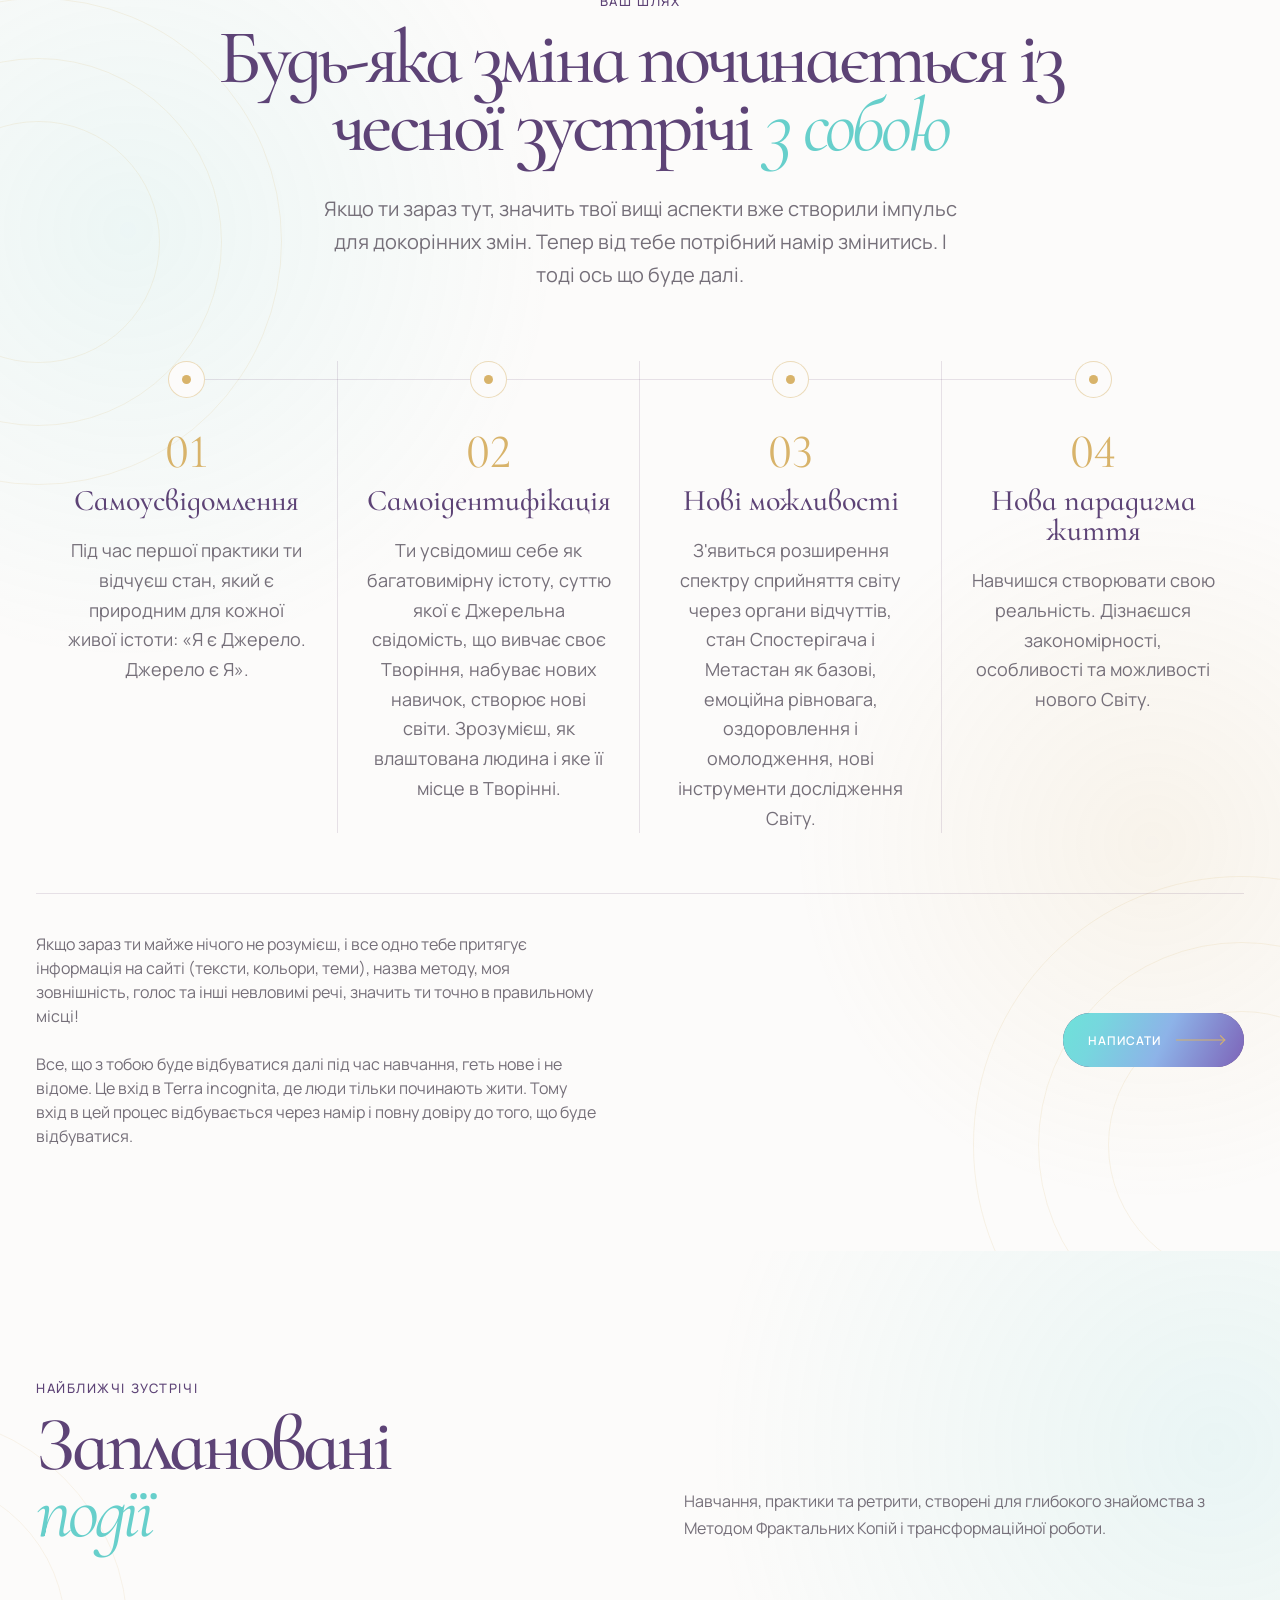
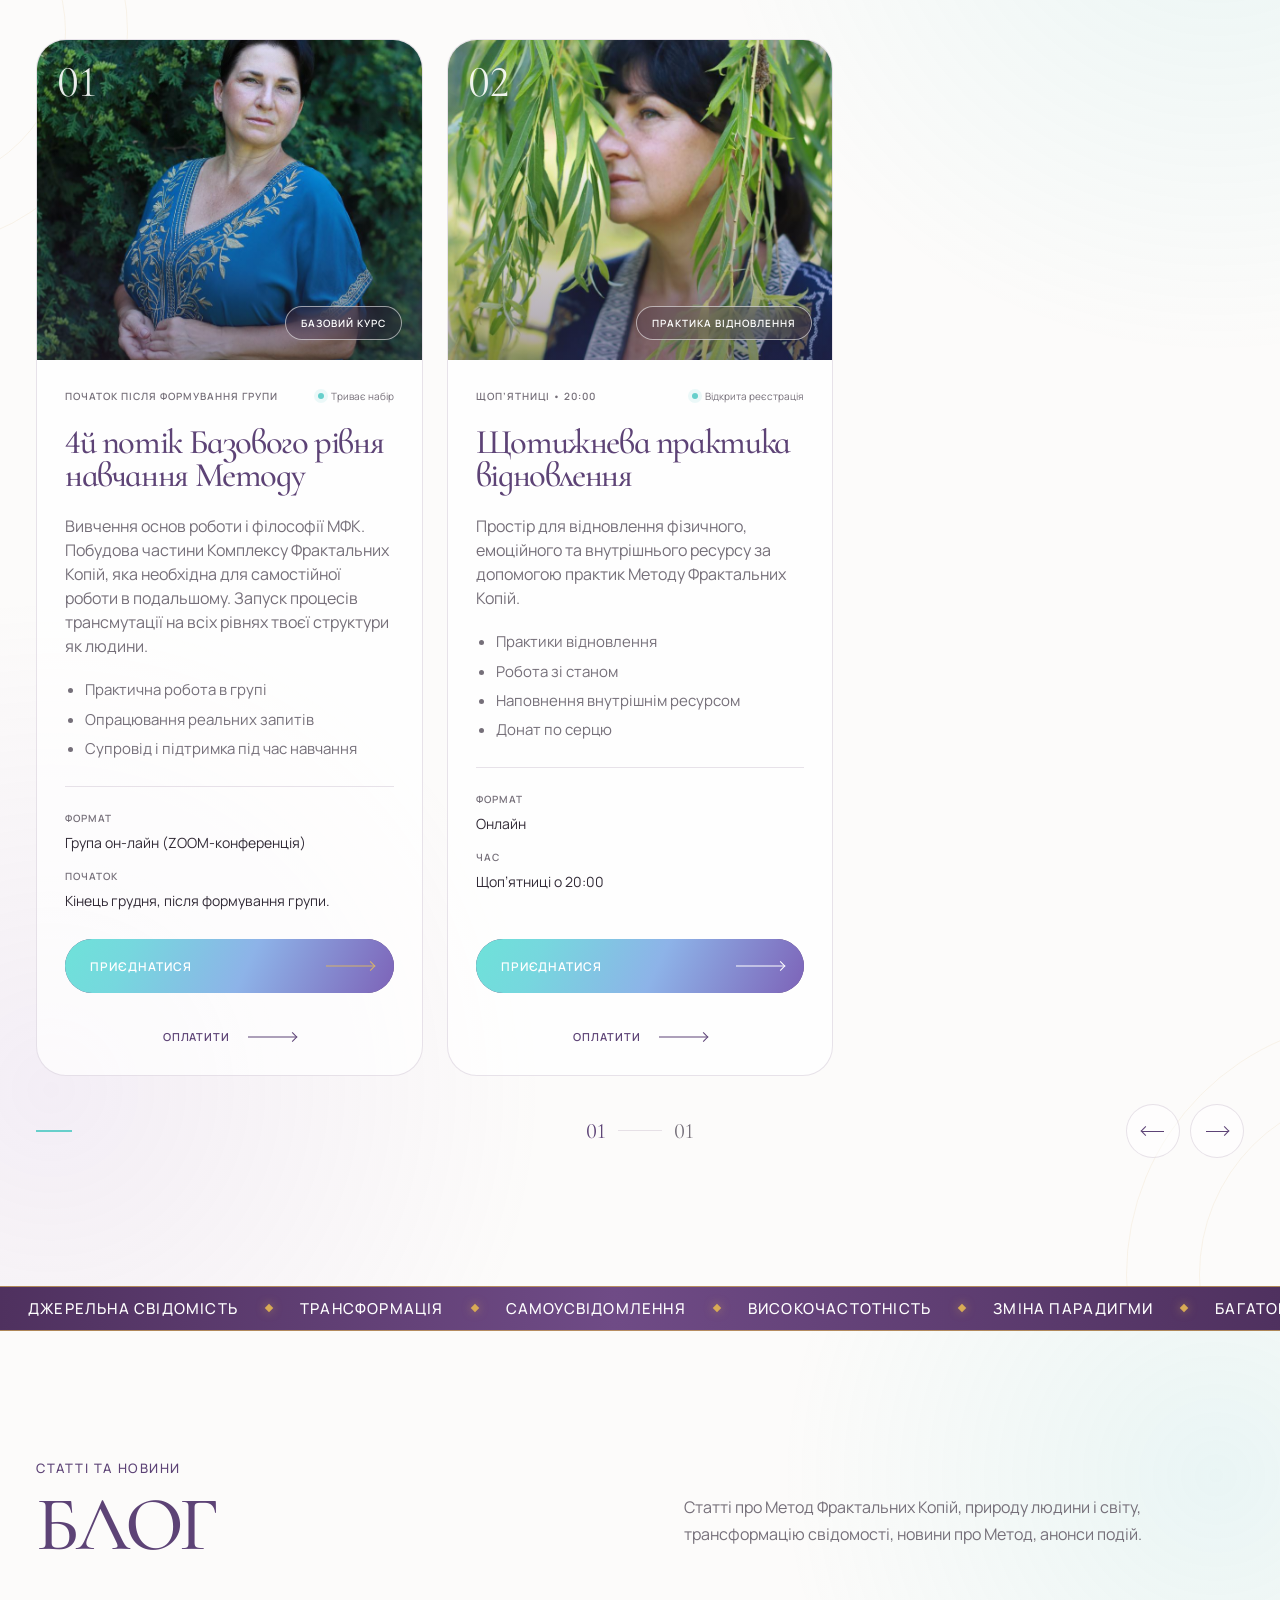
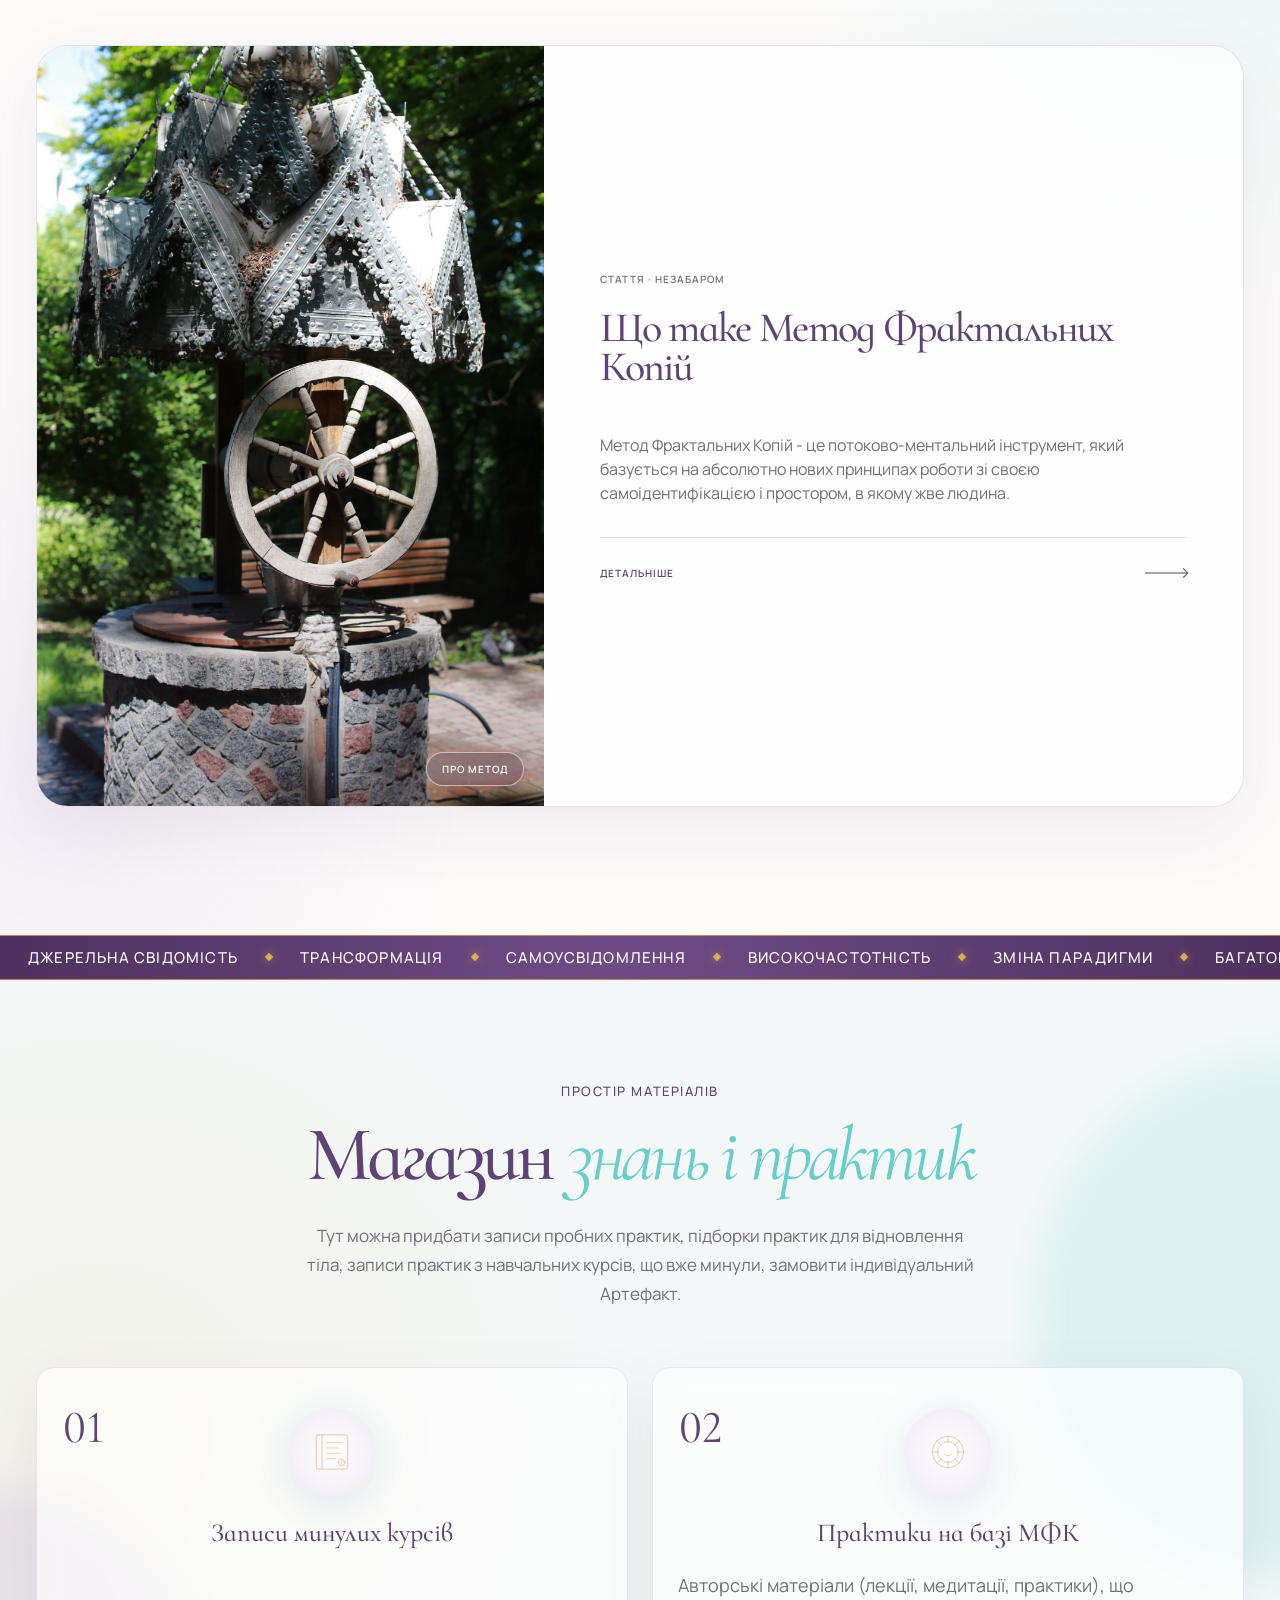
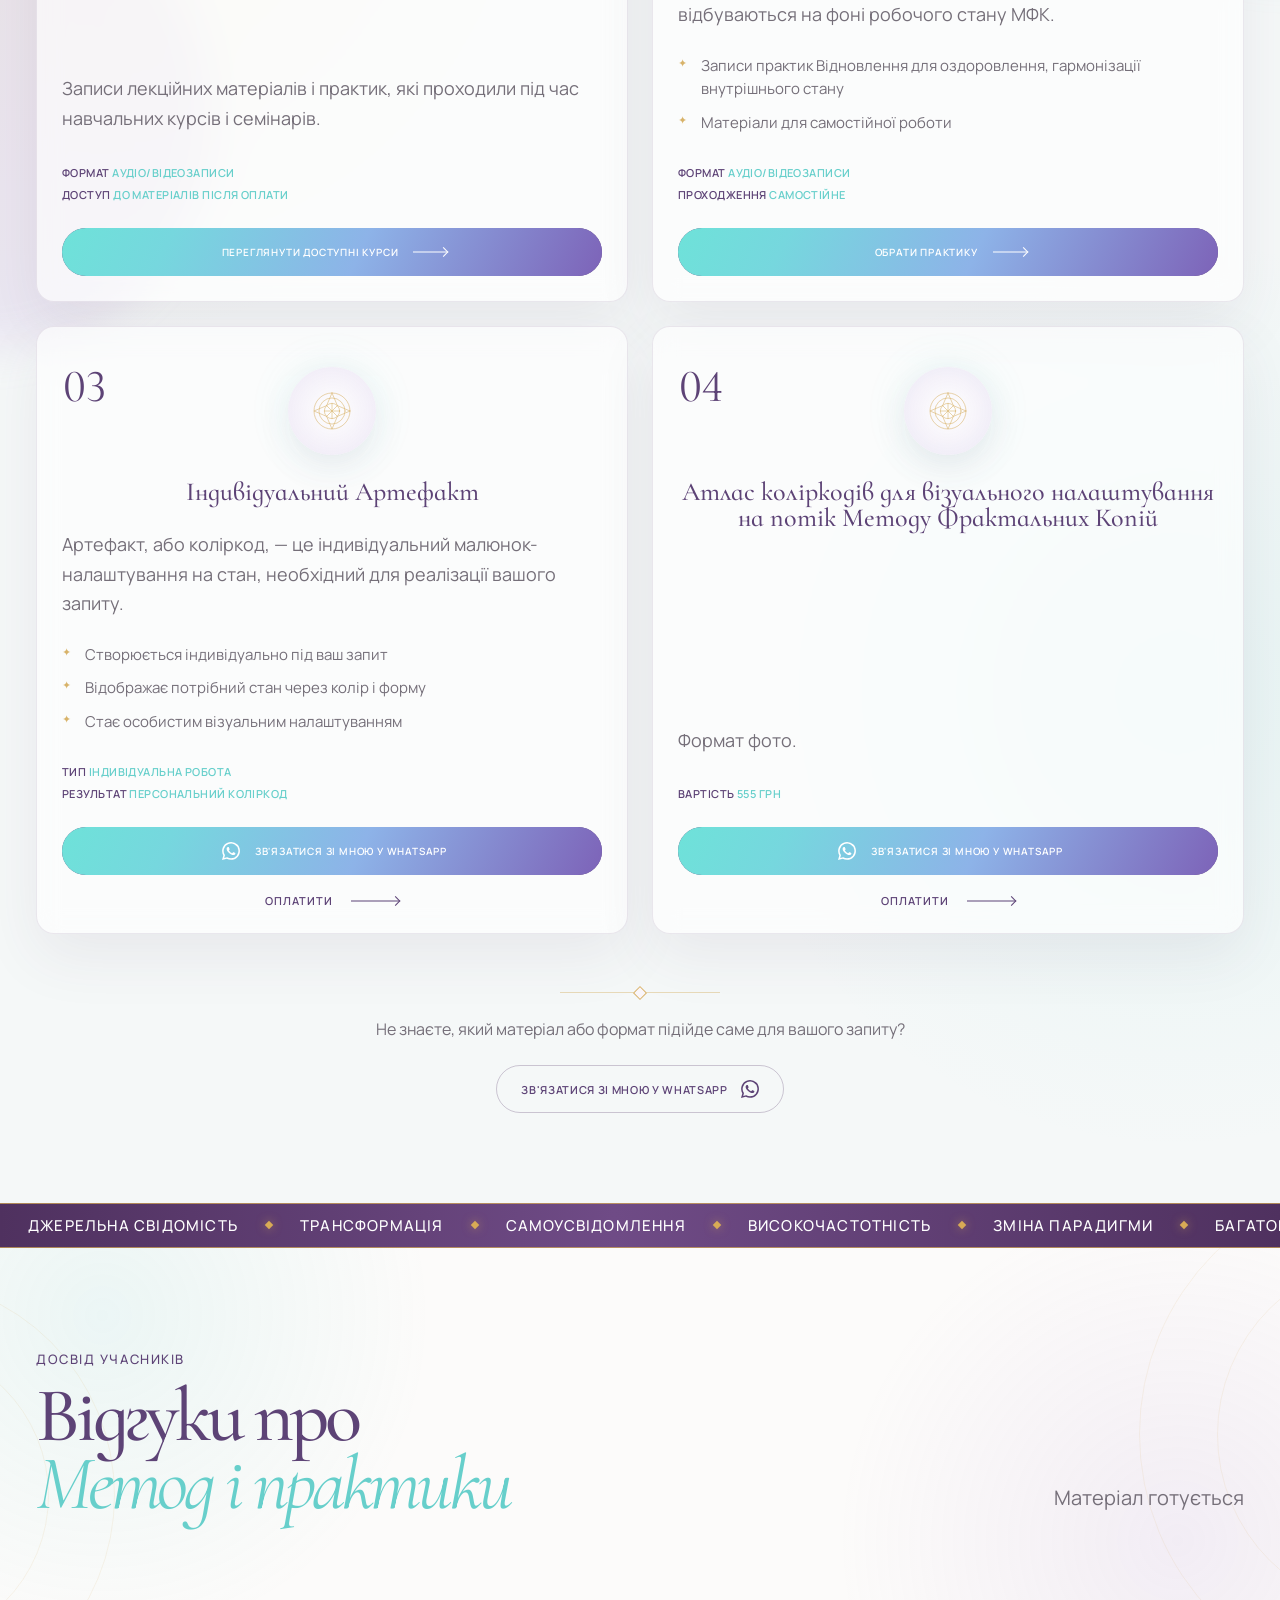
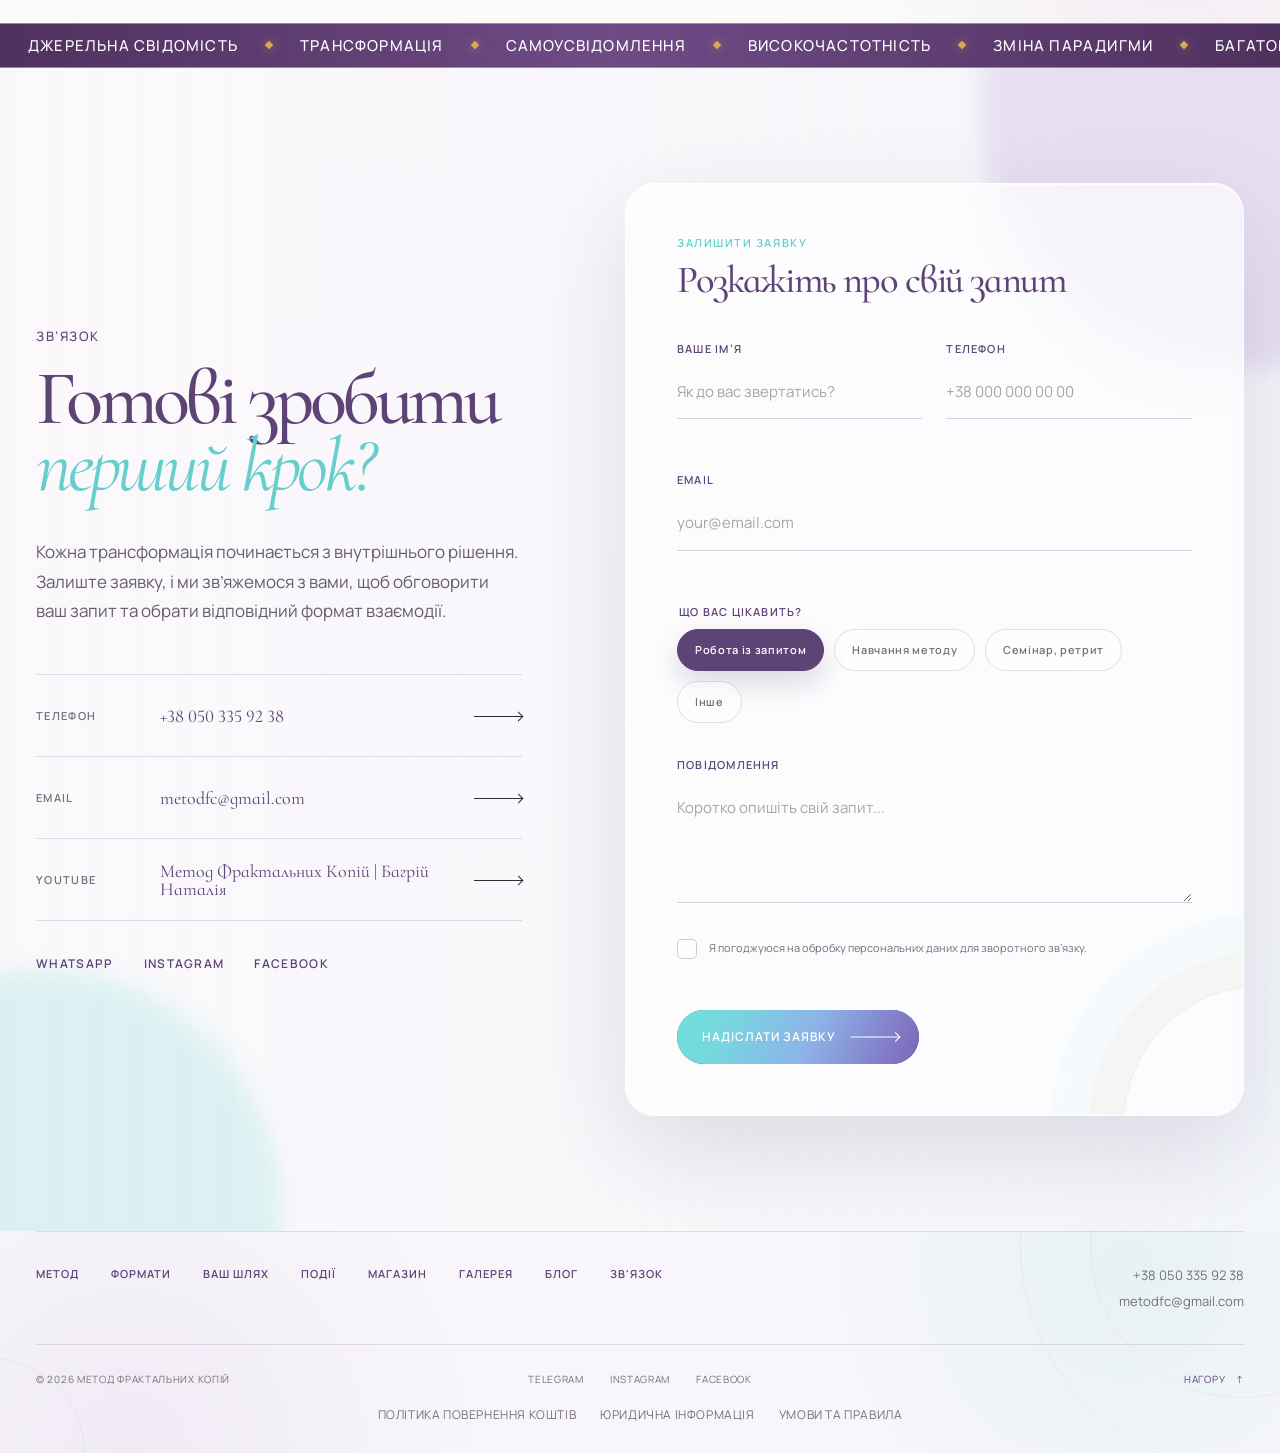
==== commit f9075b06: "Add files via upload" ====
--- a/index.html
+++ b/index.html
@@ -1149,7 +1149,7 @@
                     </div>
 
                     <h3 class="event-slide__title">
-                      3й потік Базового рівня навчання Методу
+                      4й потік Базового рівня навчання Методу
                     </h3>
 
                     <p class="event-slide__description">
@@ -1172,21 +1172,22 @@
 
                       <p>
                         <span>Початок</span>
-                        1 листопада 2026.
+                        Кінець грудня, після формування групи.
                       </p>
                     </div>
 
                     <div class="event-slide__actions">
-                      <button
+                      <a
                         class="button event-slide__button"
-                        data-contact-modal-open
+                        href="https://wa.me/380503359238"
+                        target="_blank"
                       >
-                        <span>Написати</span>
+                        <span>Приєднатися</span>
                         <span
                           class="format-card__link-arrow"
                           aria-hidden="true"
                         ></span>
-                      </button>
+                      </a>
 
                       <a
                         class="format-card__link pay-btn"
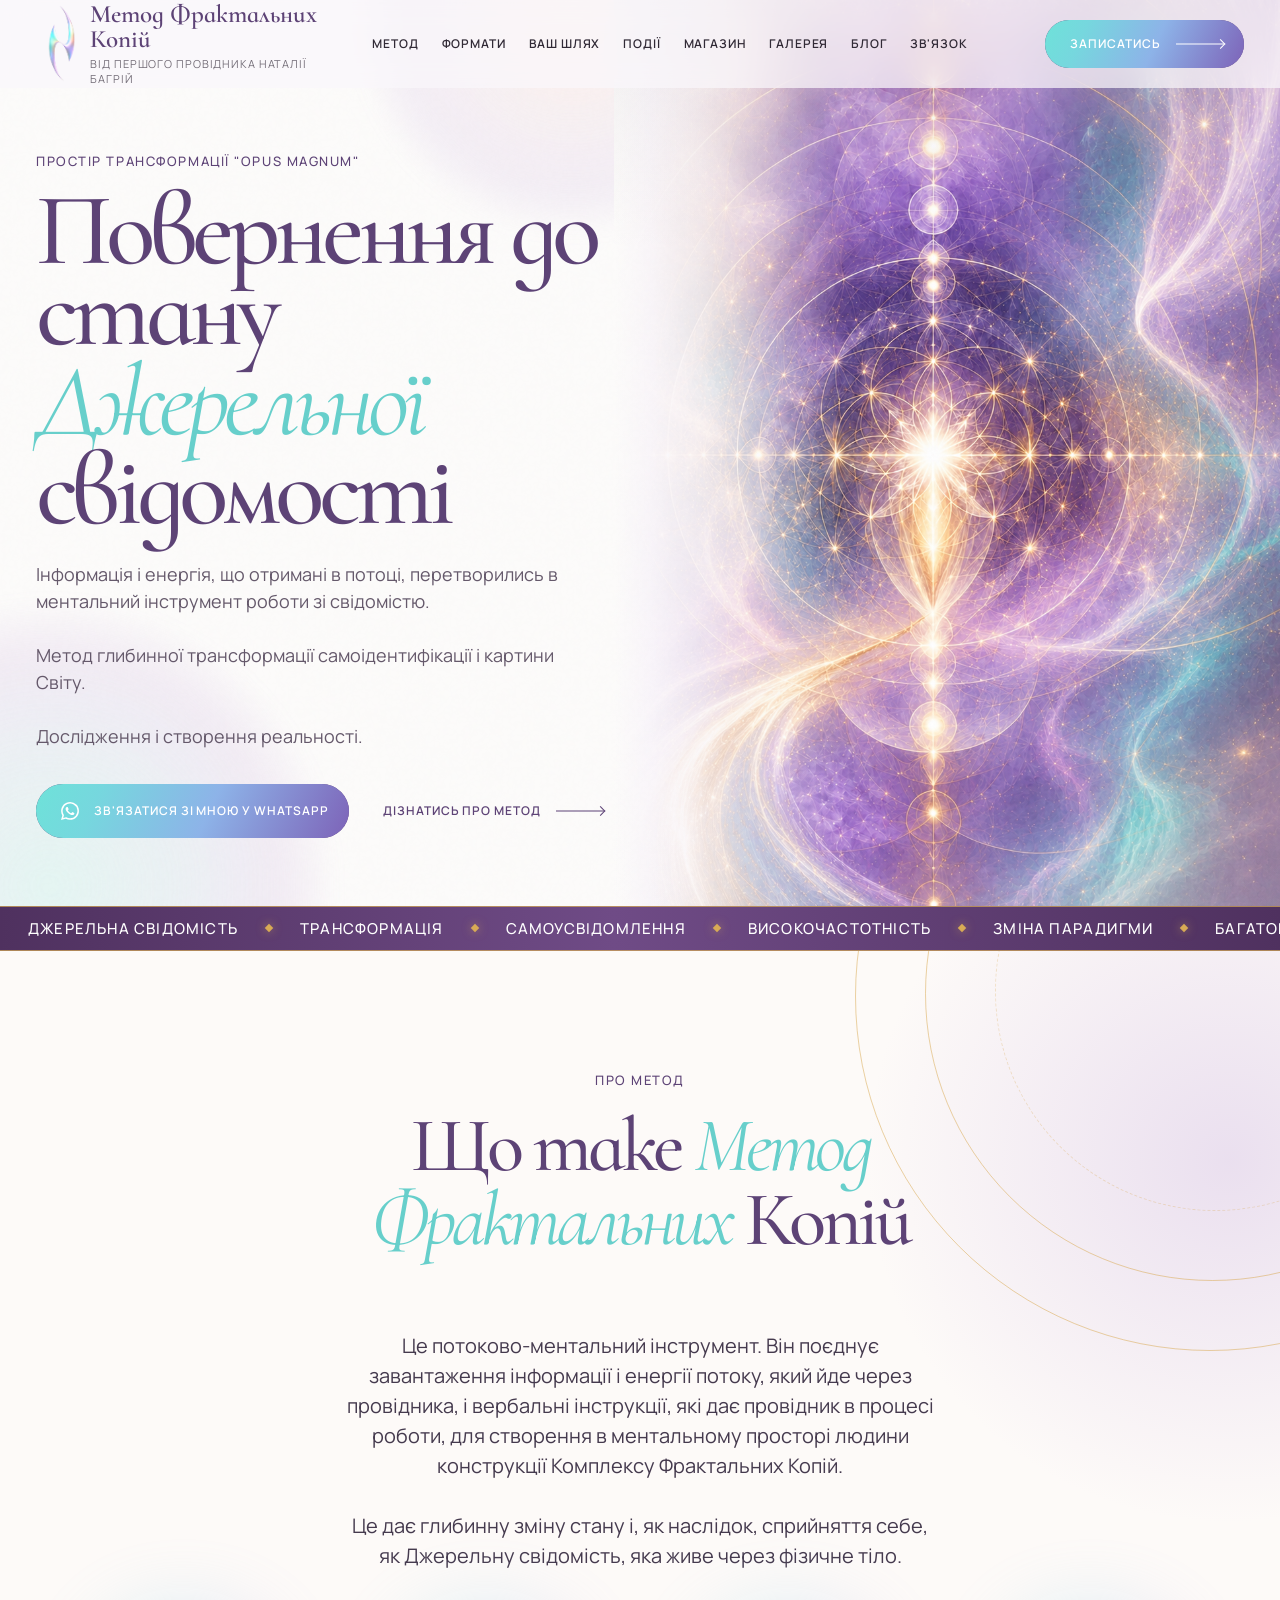
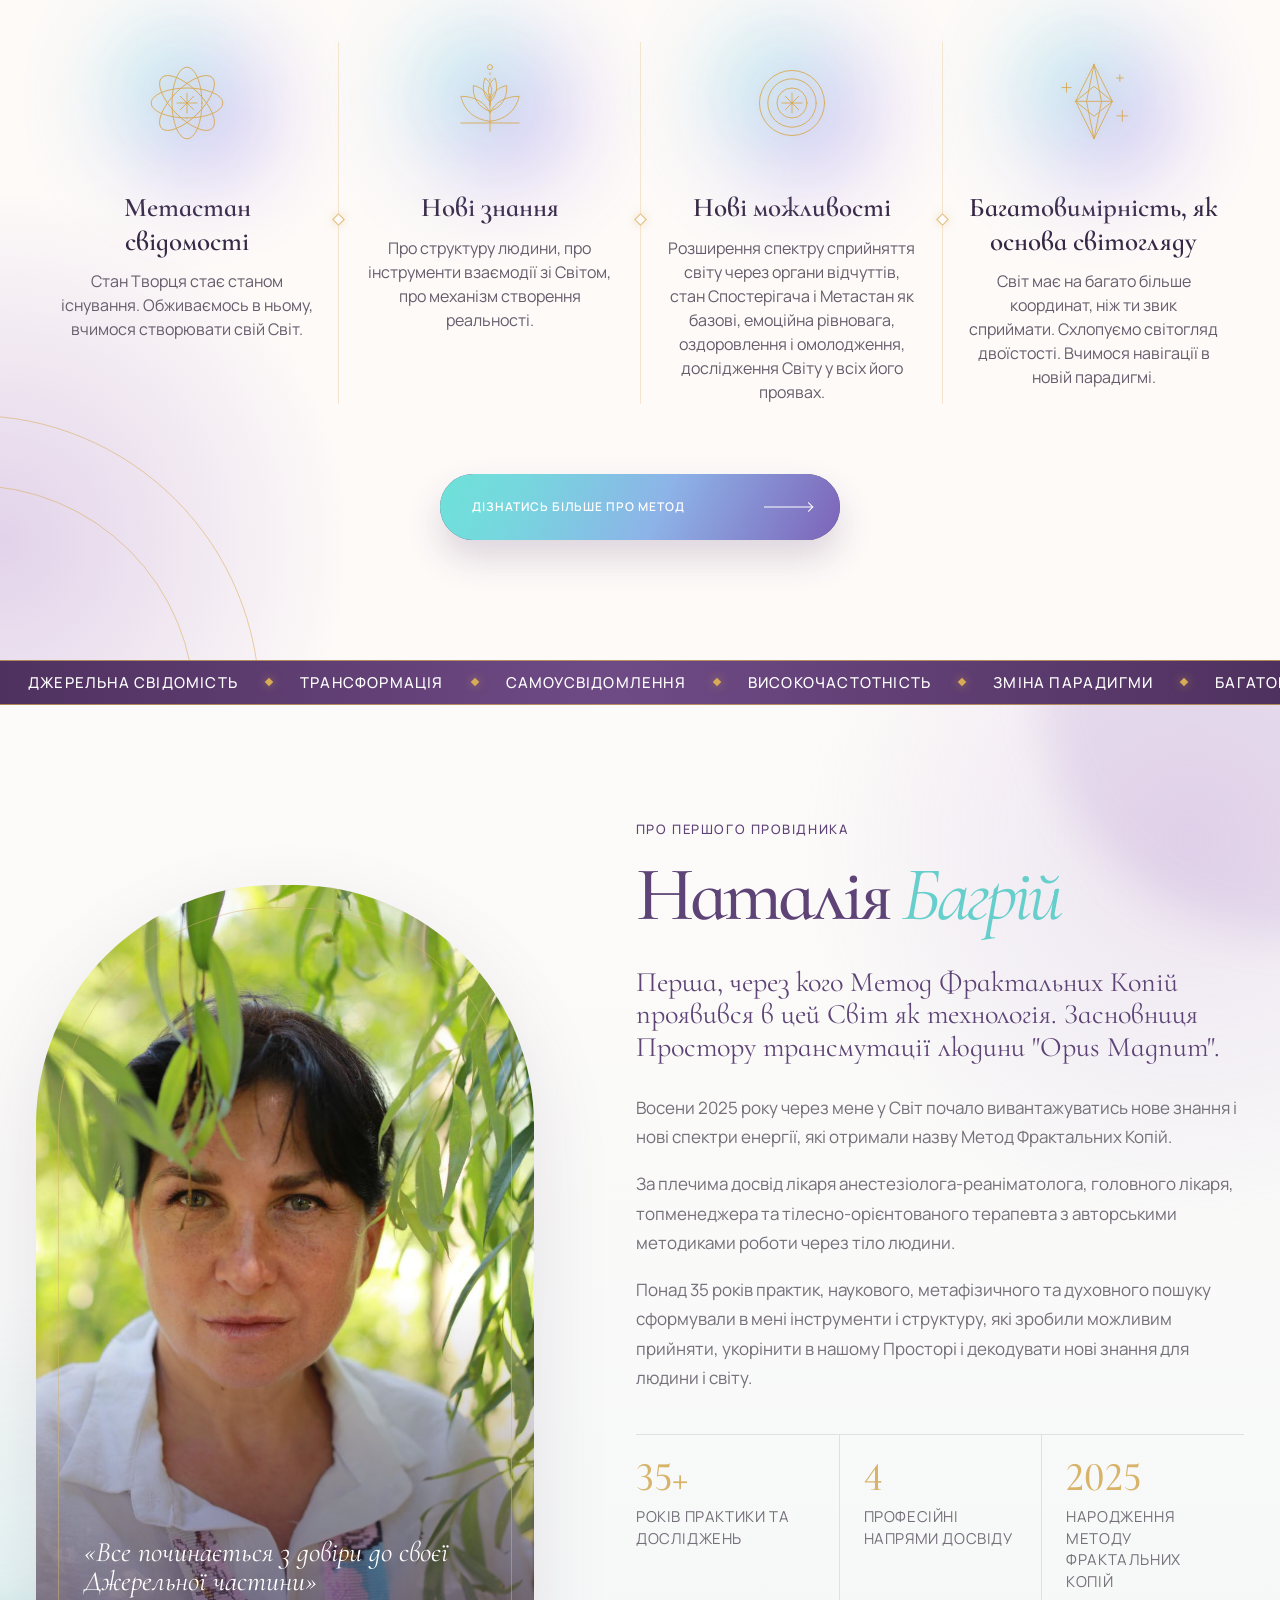
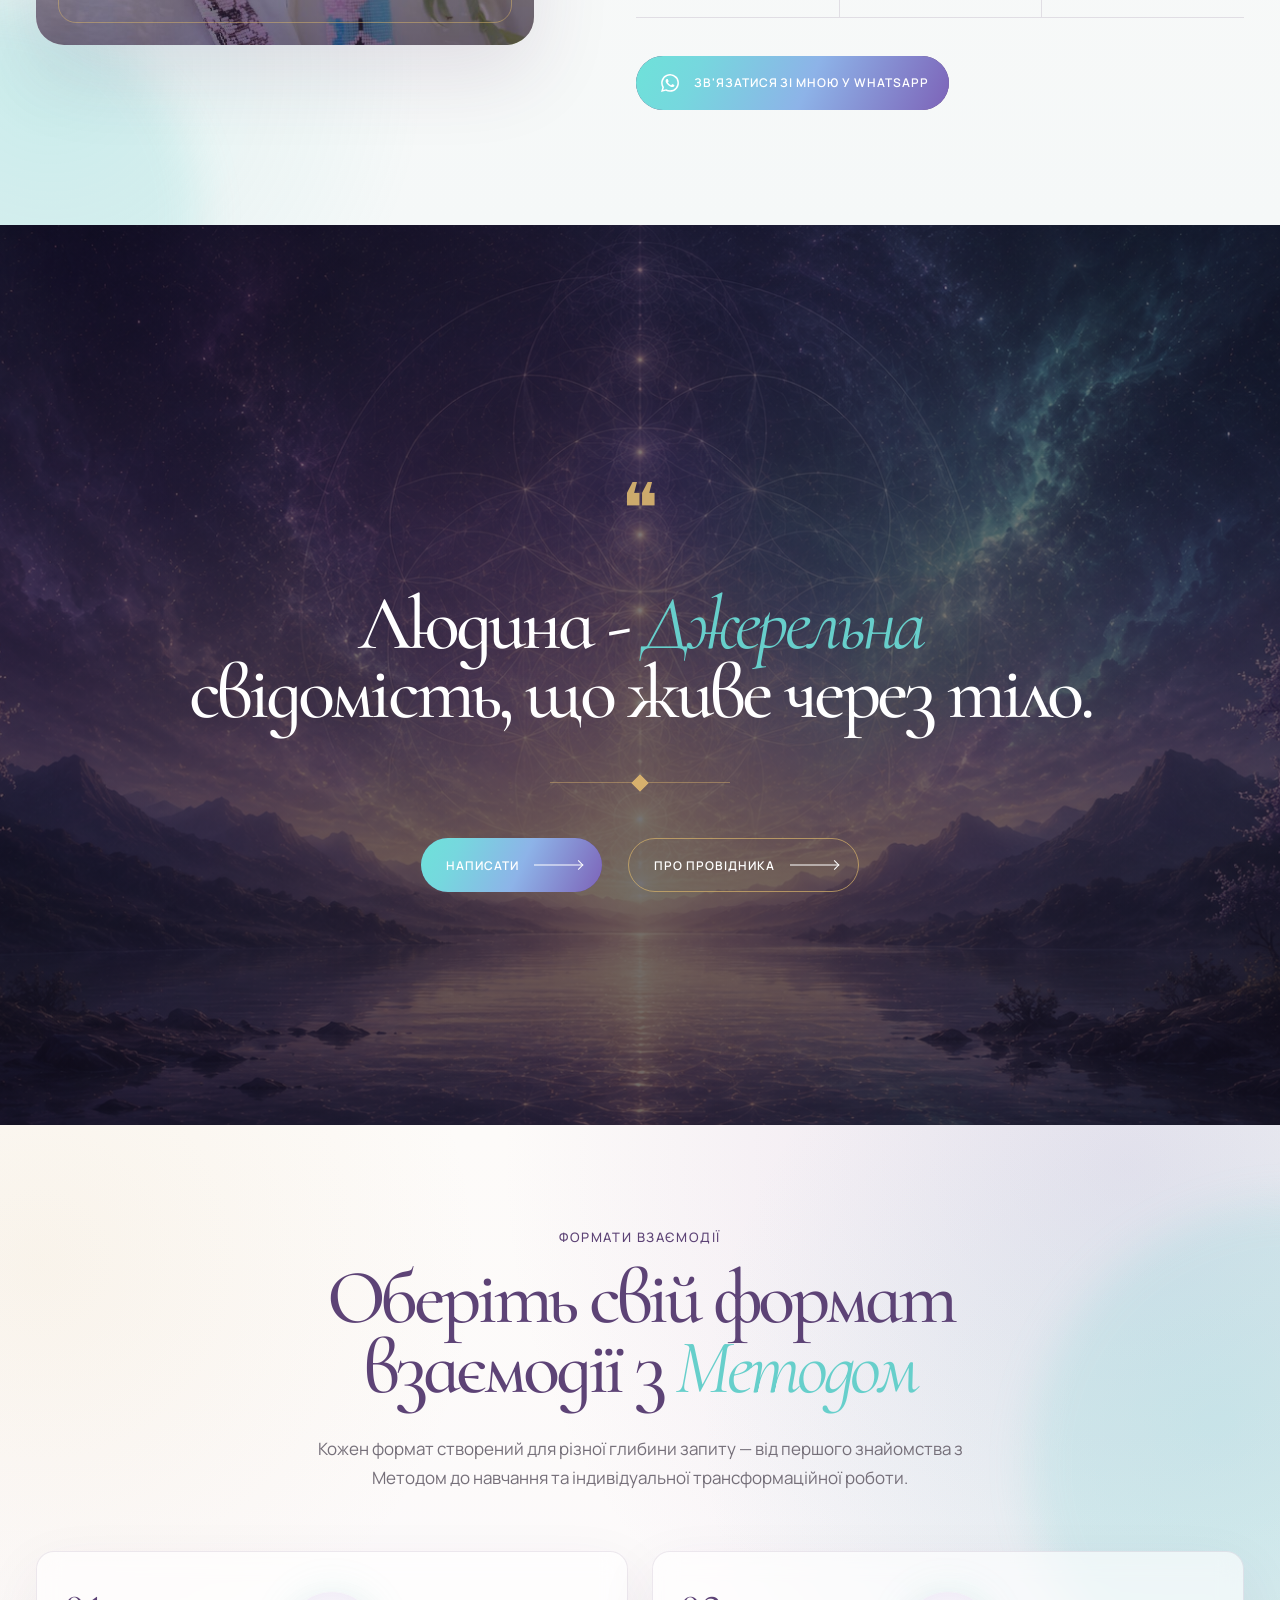
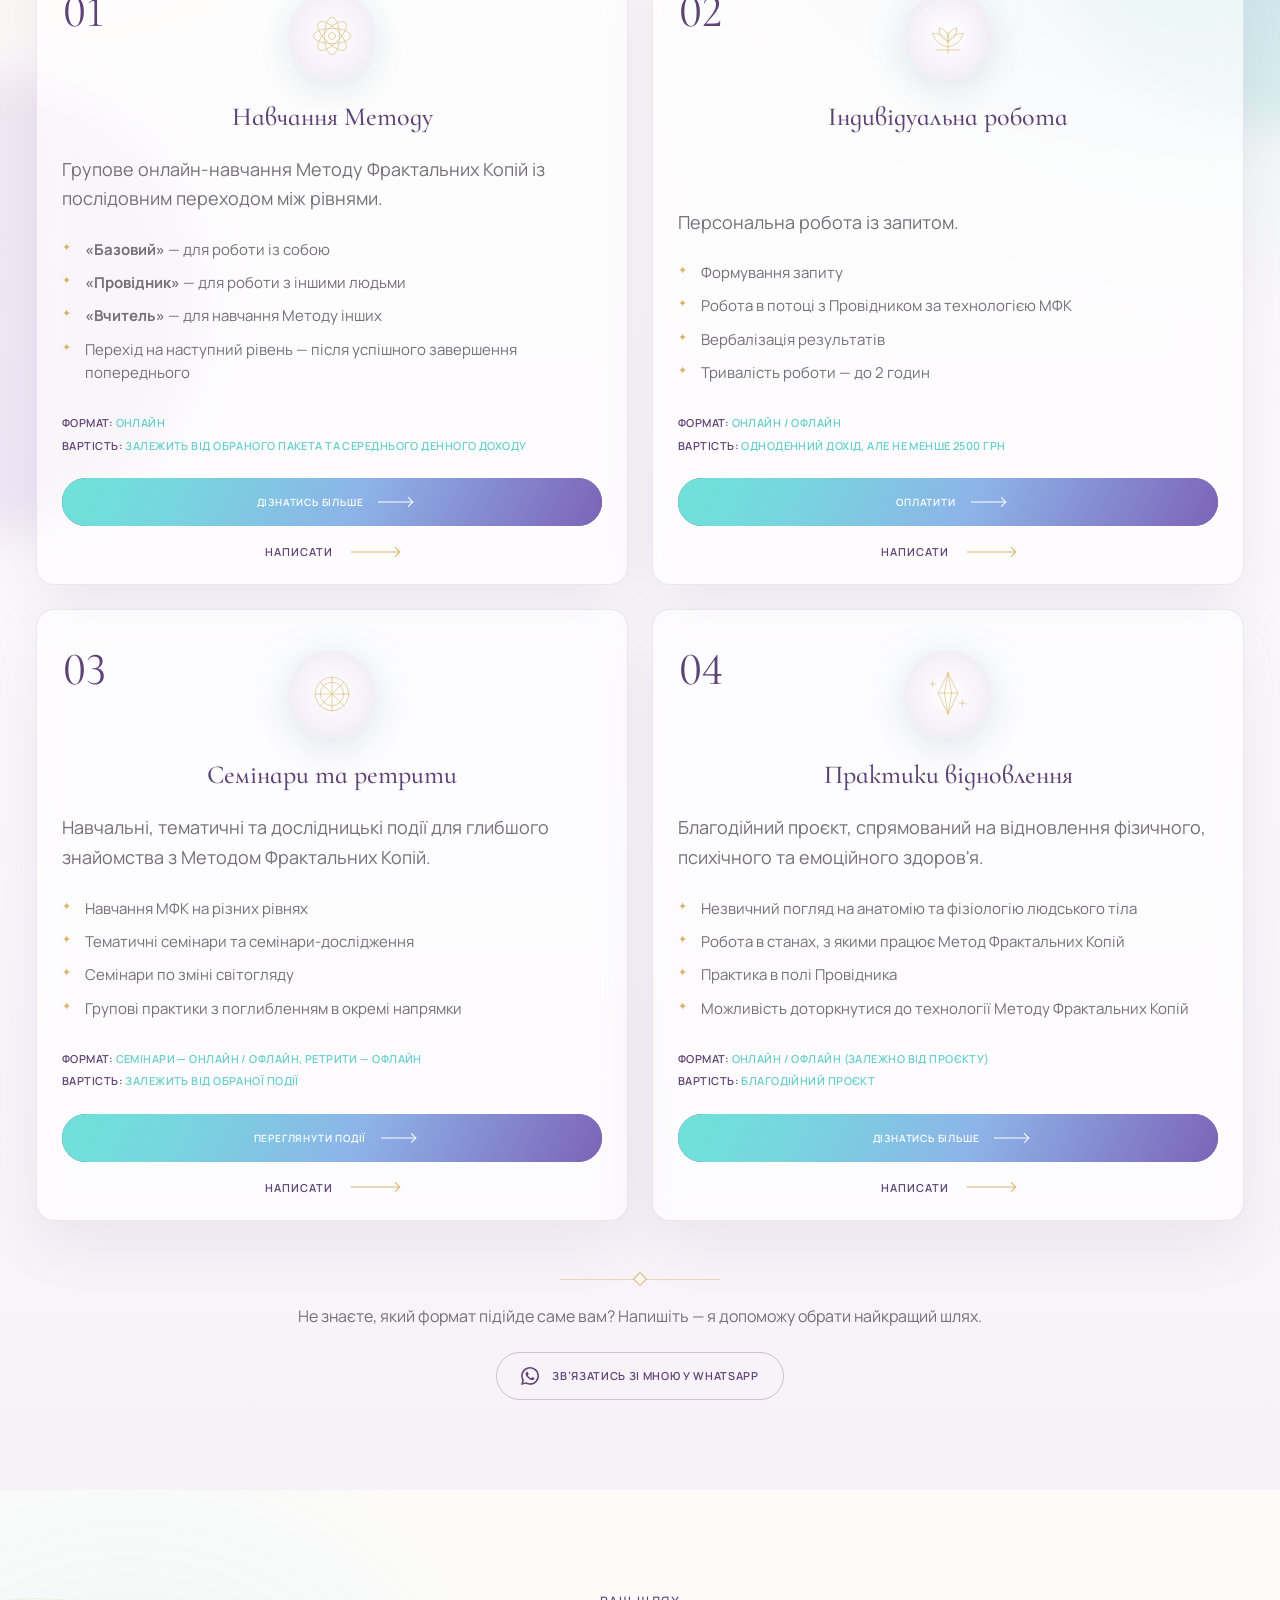
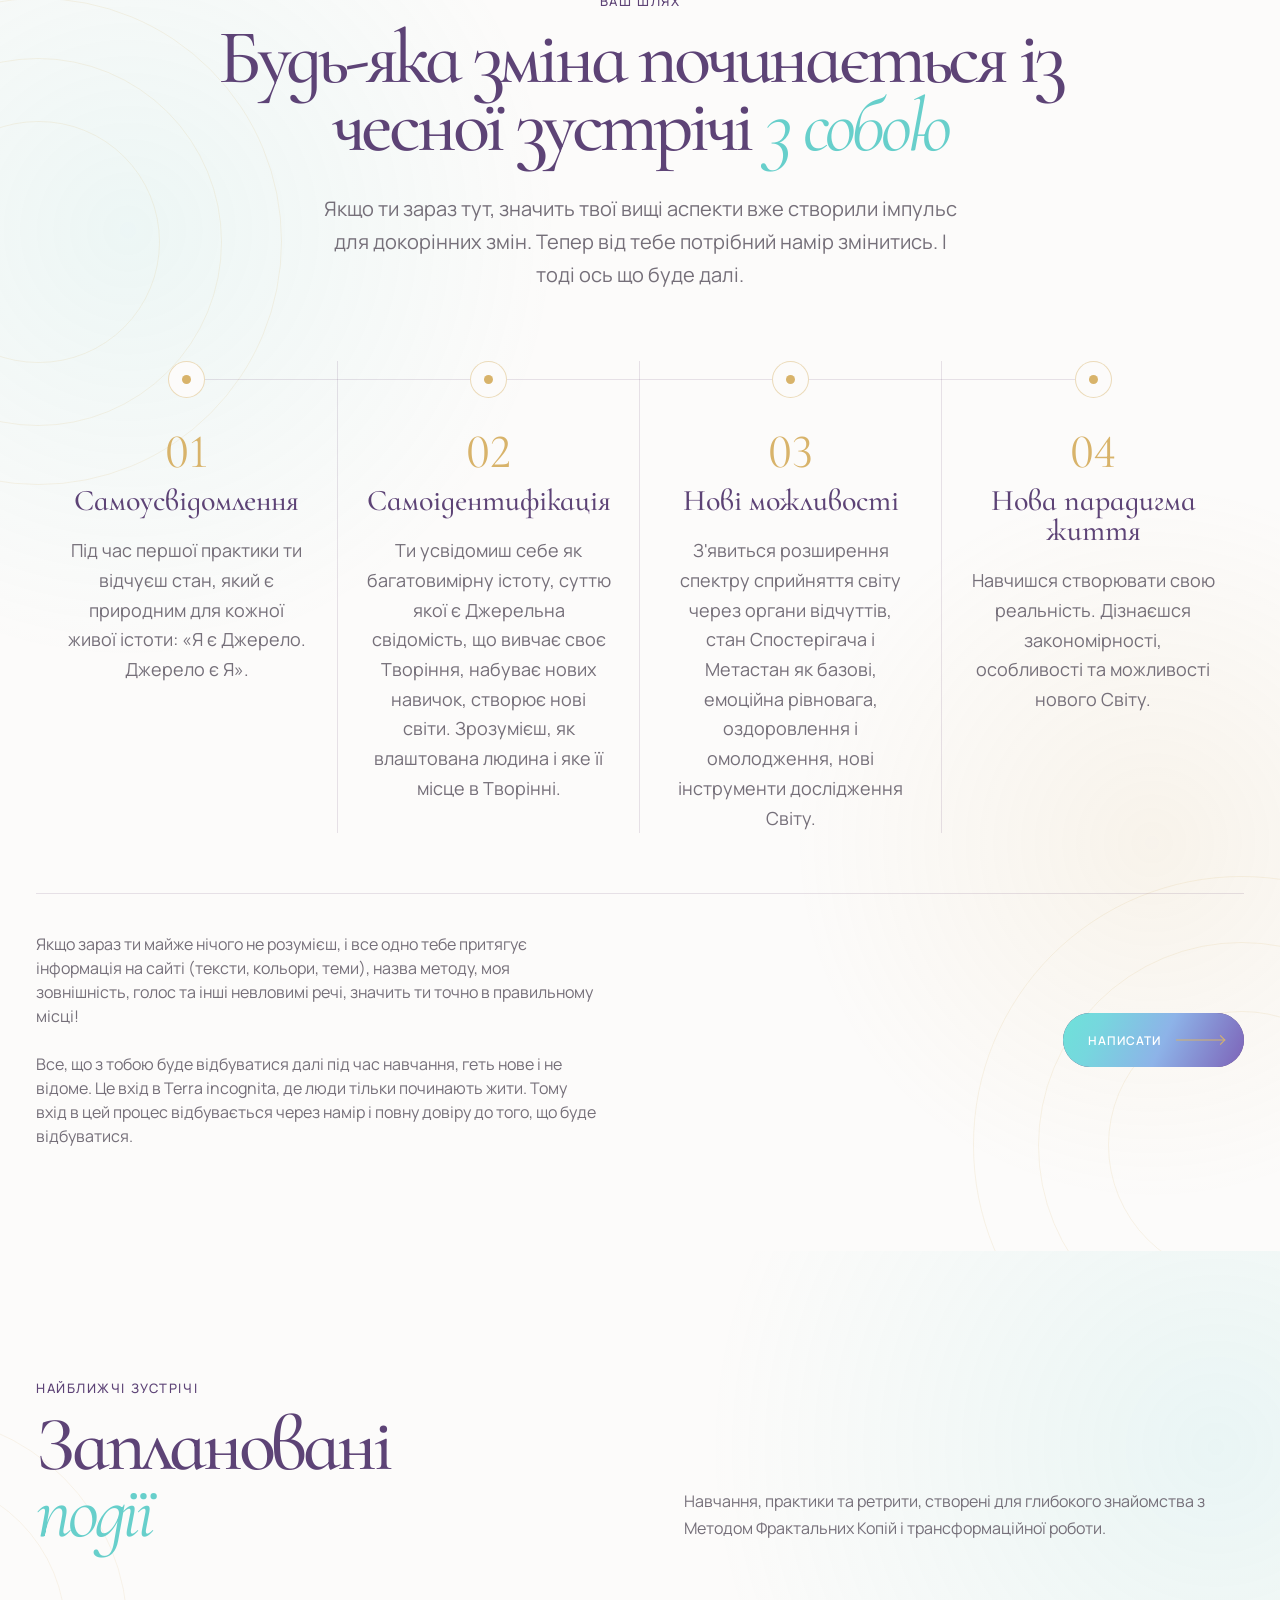
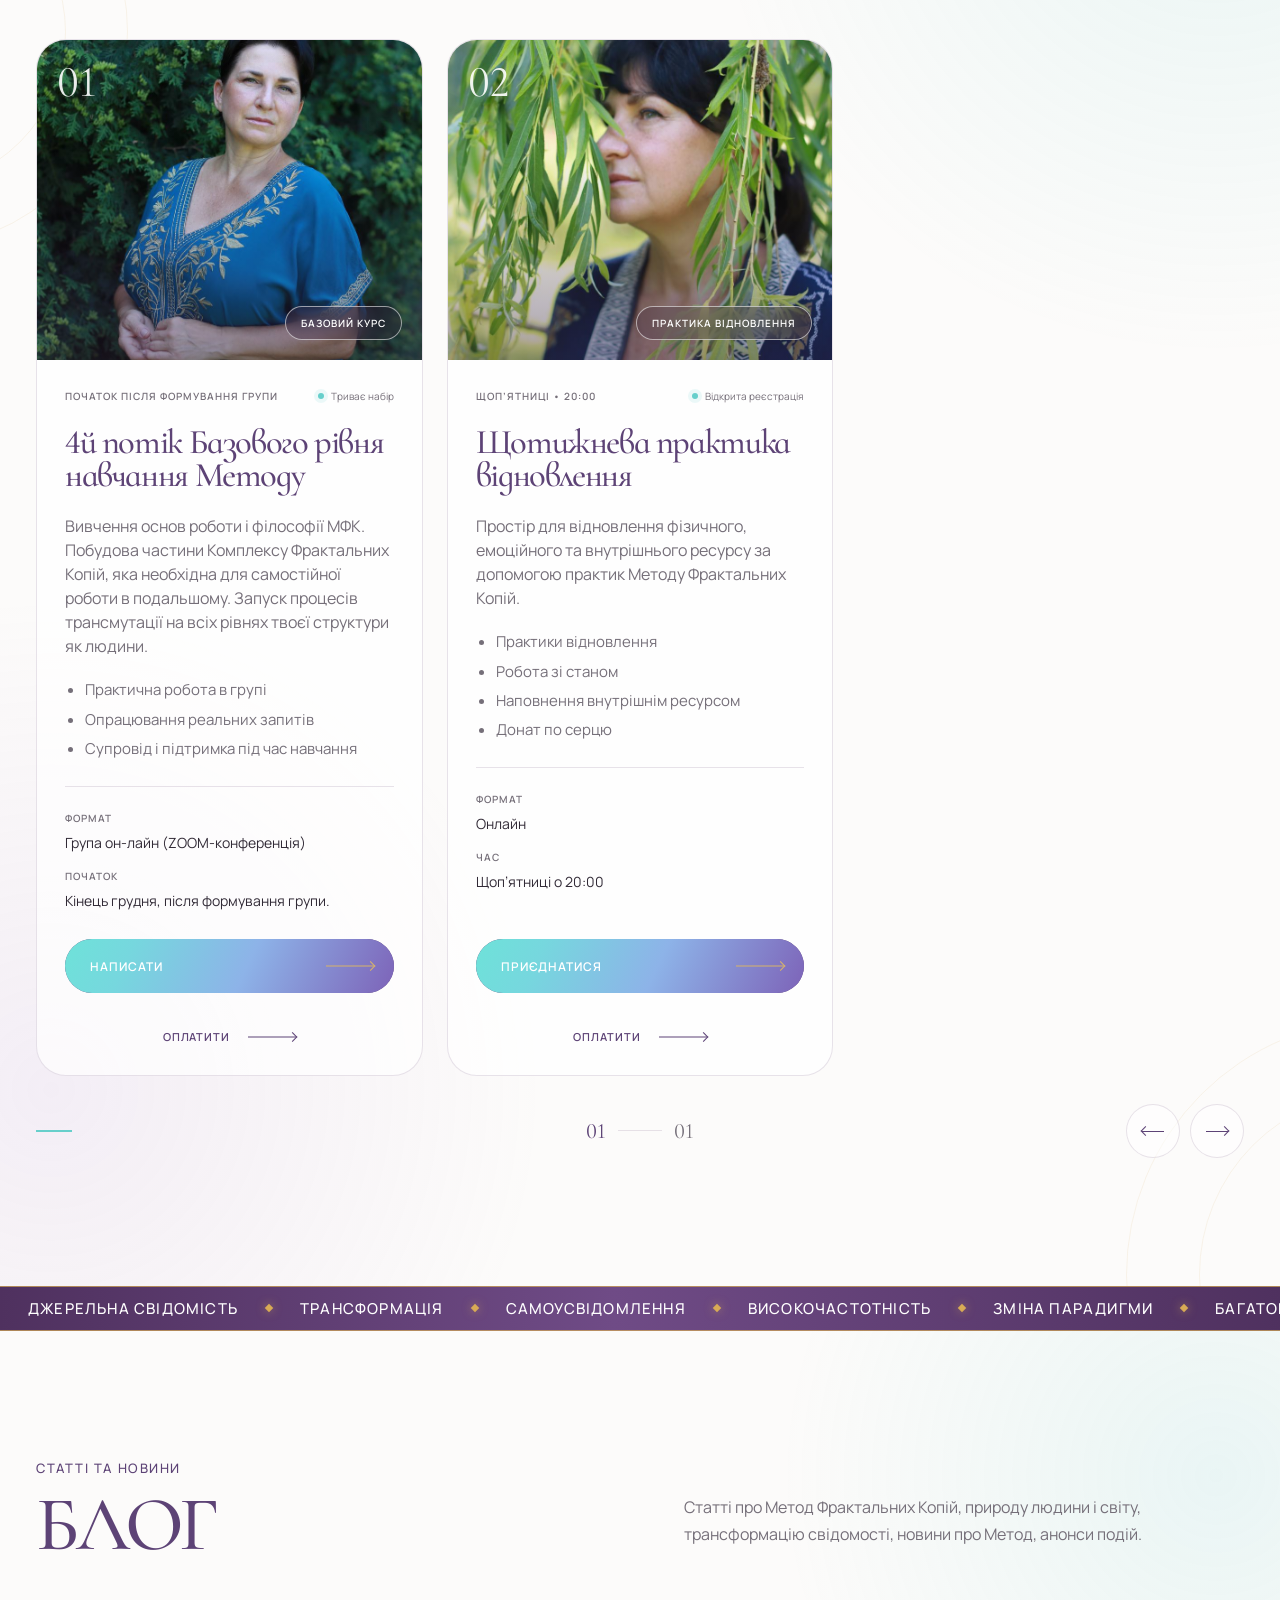
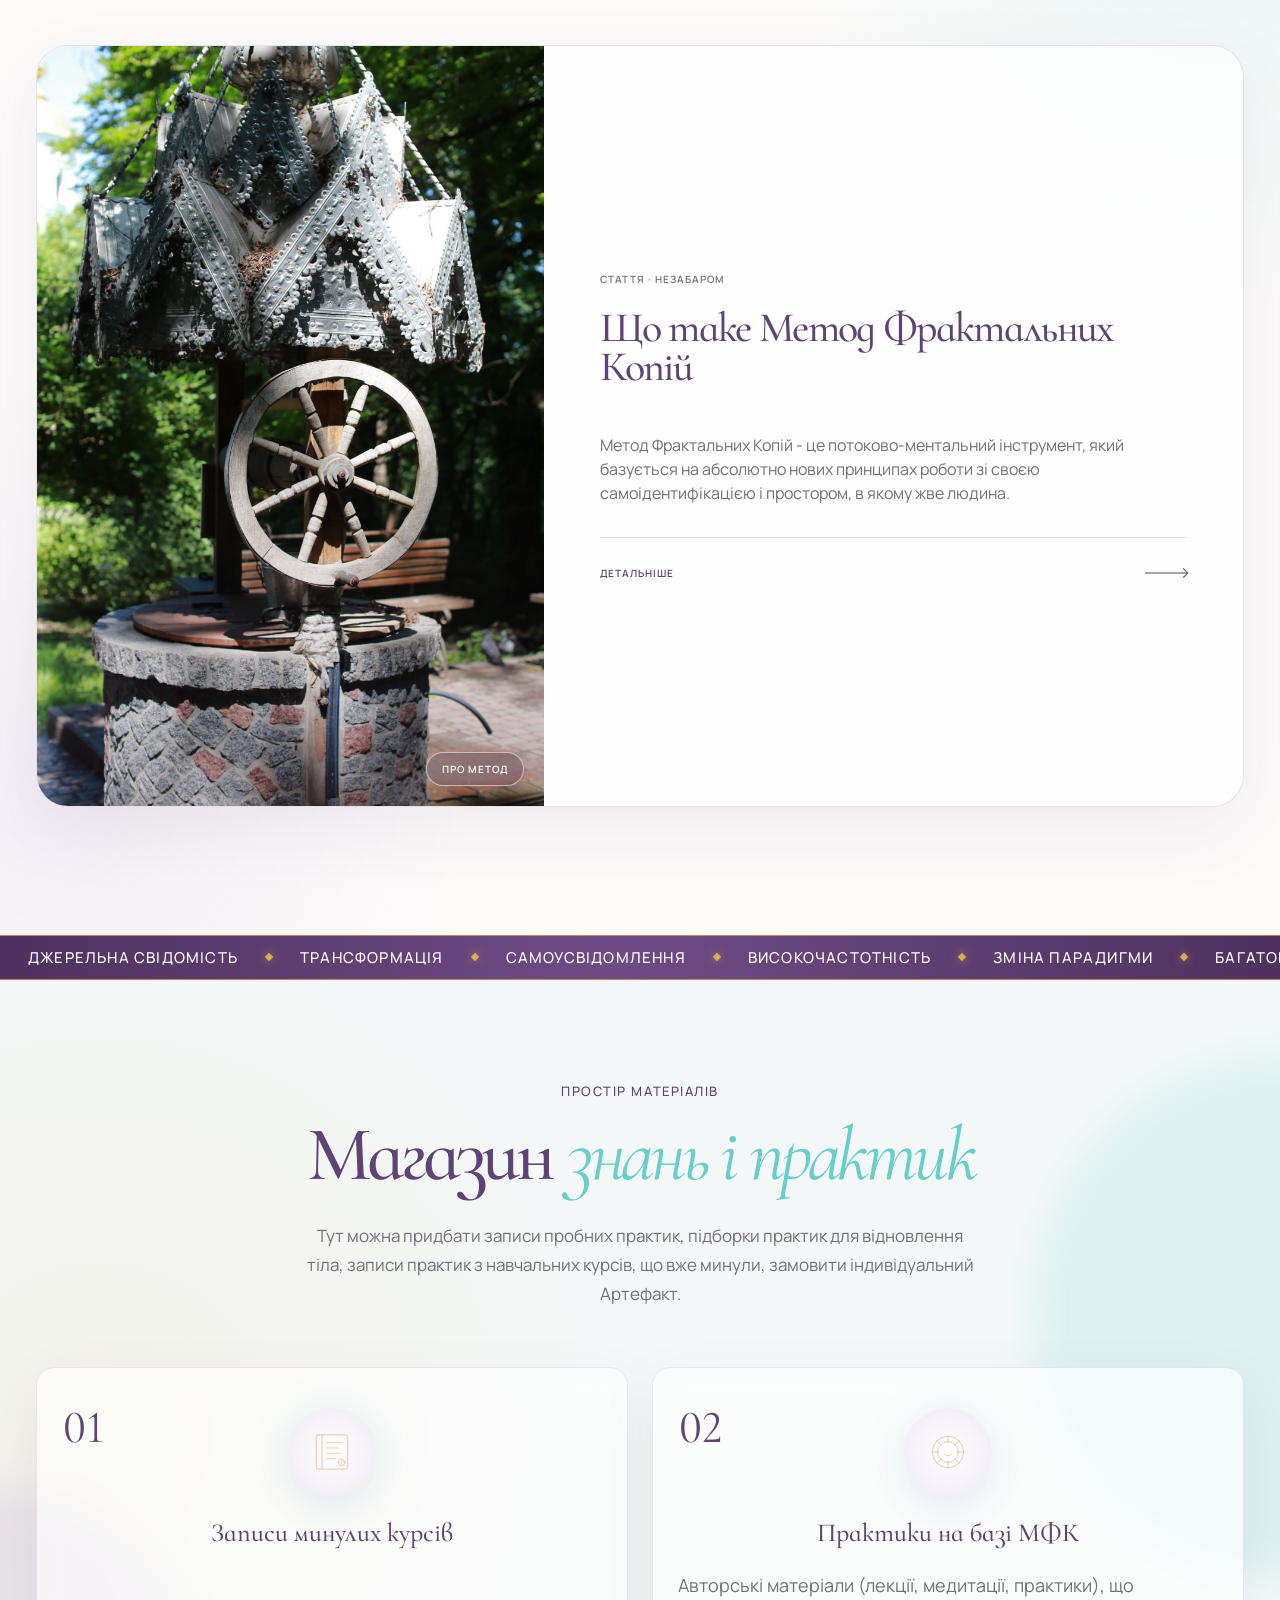
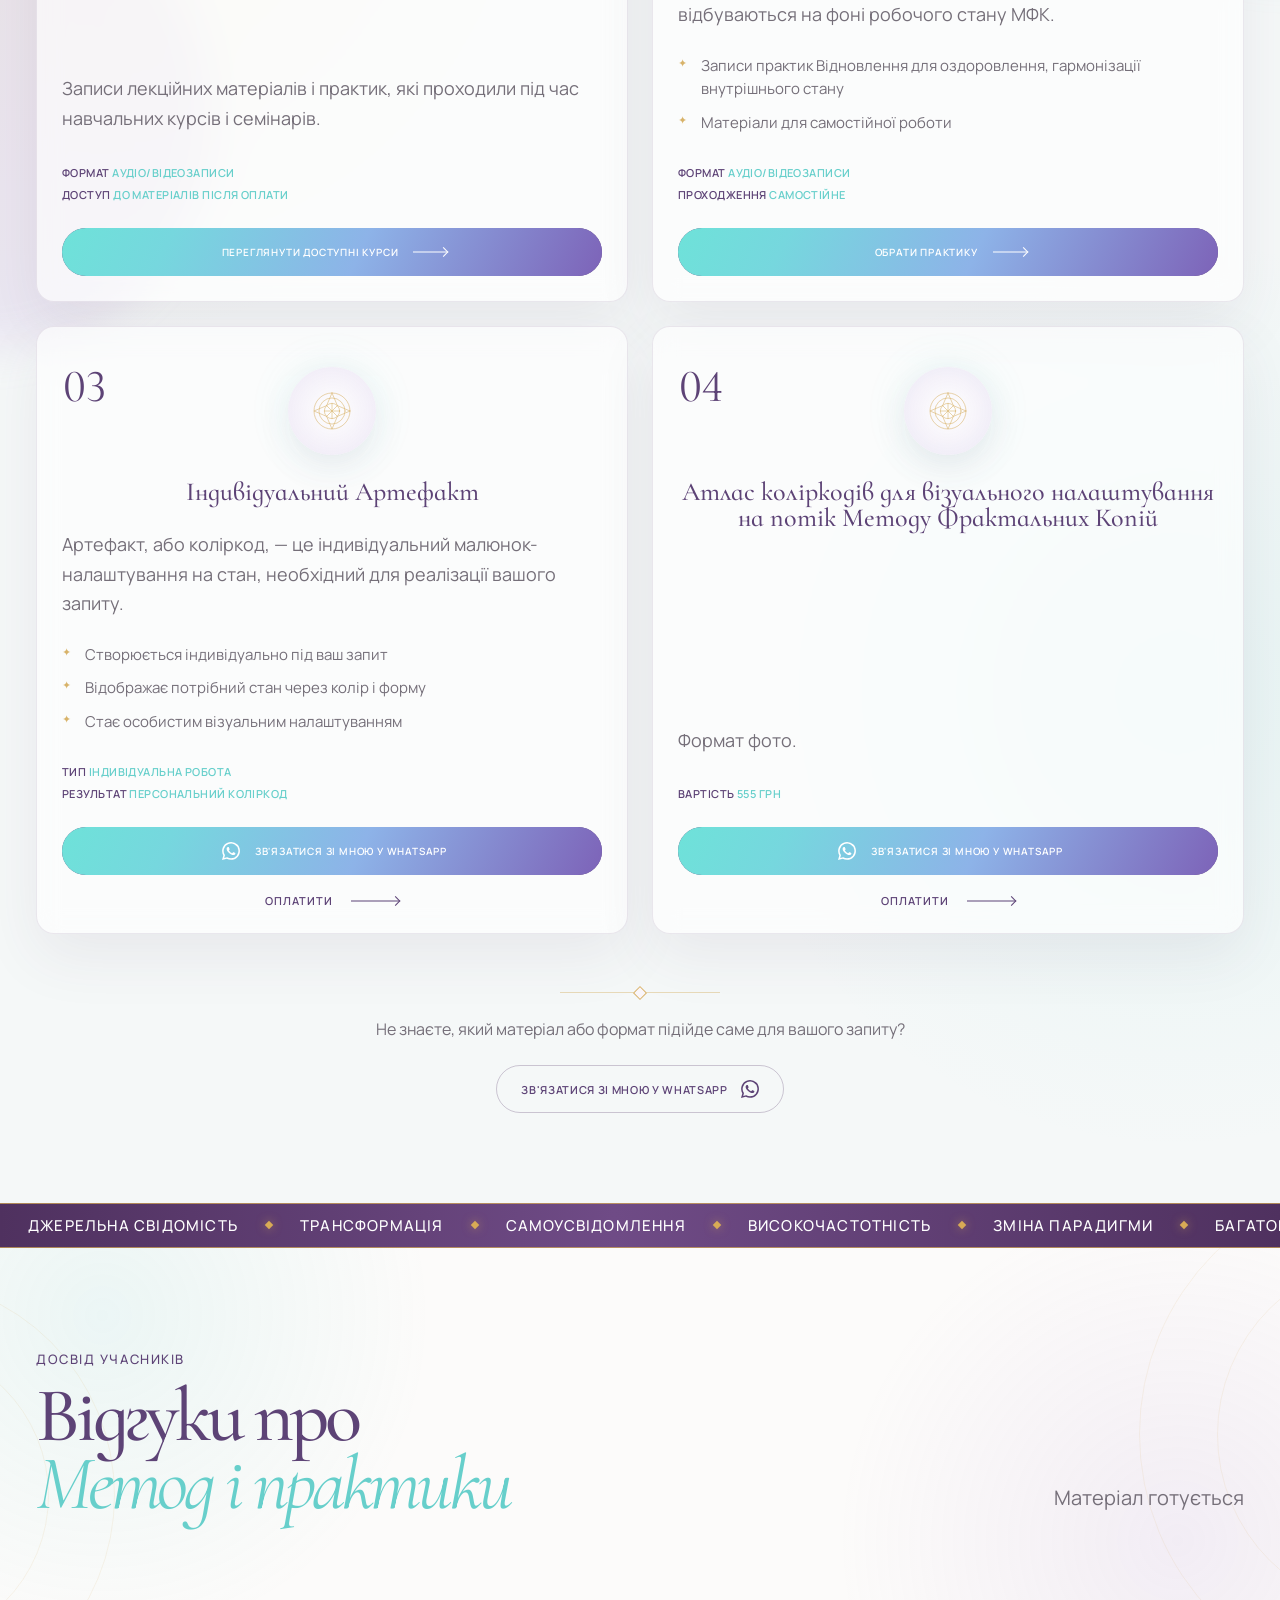
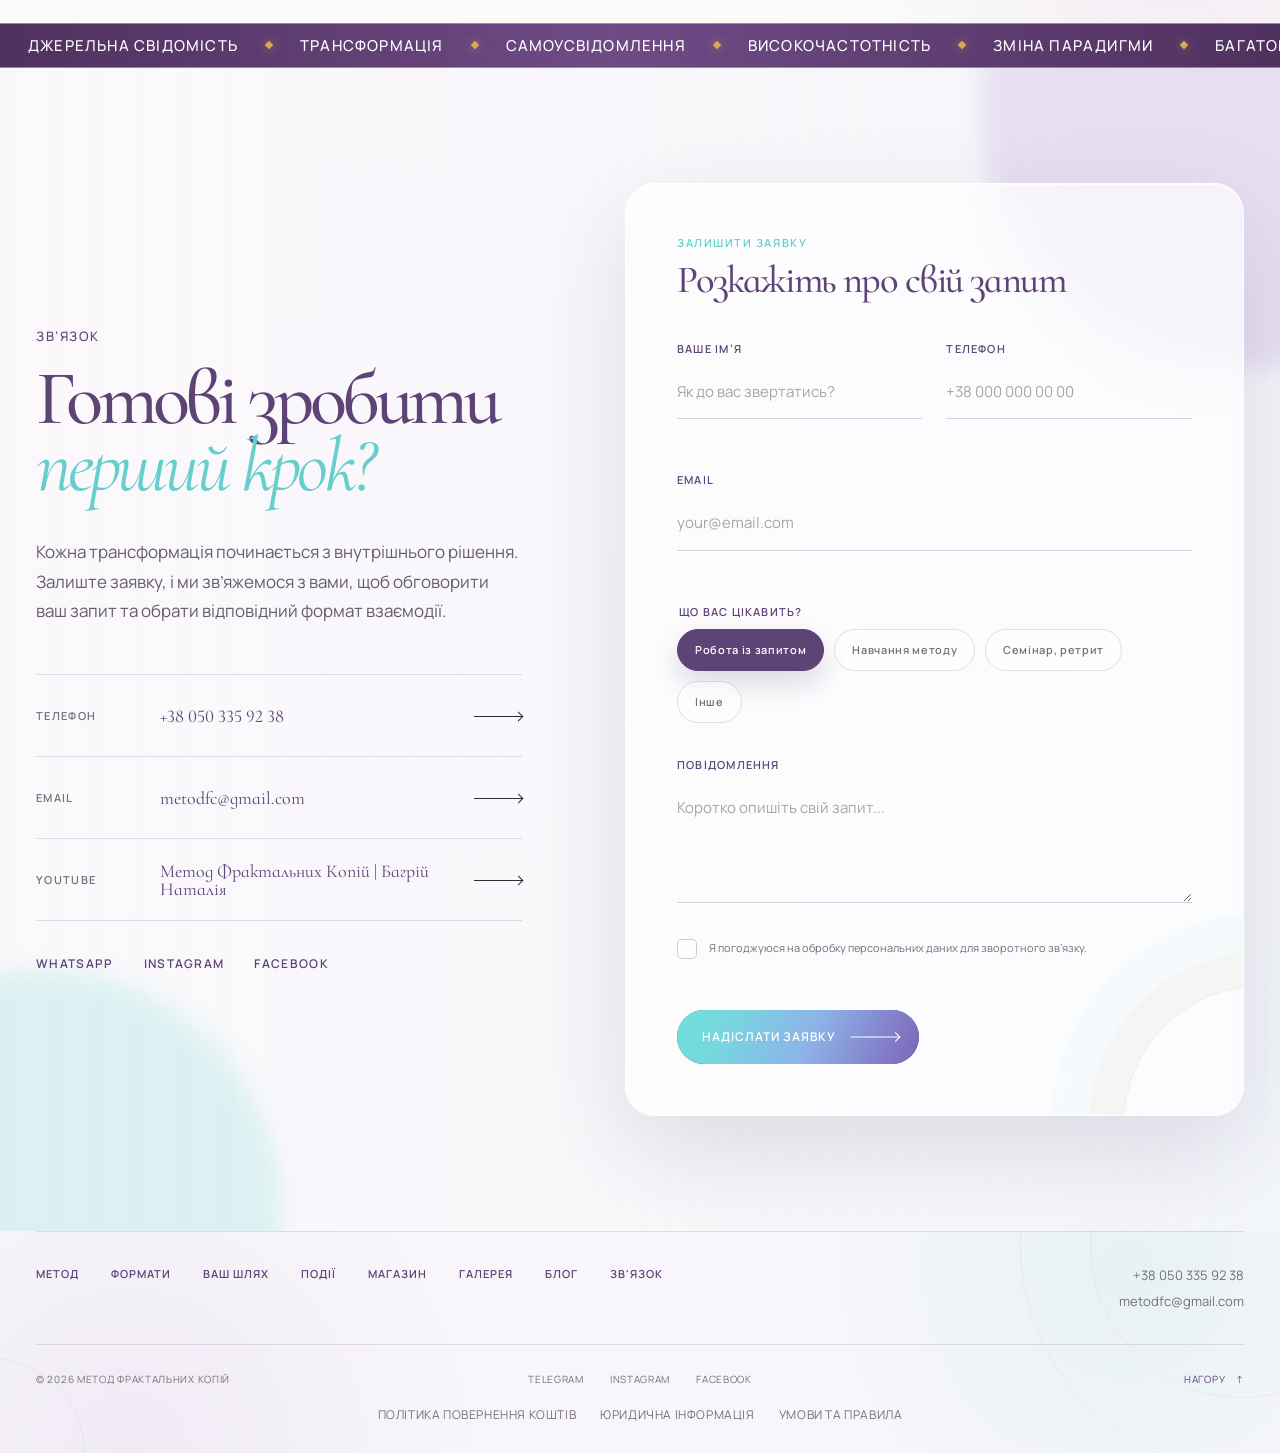
==== commit b4126f29: "Add files via upload" ====
--- a/index.html
+++ b/index.html
@@ -1177,17 +1177,16 @@
                     </div>
 
                     <div class="event-slide__actions">
-                      <a
+                      <button
                         class="button event-slide__button"
-                        href="https://wa.me/380503359238"
-                        target="_blank"
+                        data-contact-modal-open
                       >
-                        <span>Приєднатися</span>
+                        <span>Написати</span>
                         <span
                           class="format-card__link-arrow"
                           aria-hidden="true"
                         ></span>
-                      </a>
+                      </button>
 
                       <a
                         class="format-card__link pay-btn"
@@ -1442,12 +1441,14 @@
                     <div class="event-slide__actions">
                       <a
                         class="button event-slide__button"
-                        href="https://t.me/+fpnFtDIml91mMWFi"
+                        href="https://wa.me/380503359238"
                         target="_blank"
-                        rel="noreferrer"
                       >
                         <span>Приєднатися</span>
-                        <span class="button__arrow" aria-hidden="true"></span>
+                        <span
+                          class="format-card__link-arrow"
+                          aria-hidden="true"
+                        ></span>
                       </a>
                       <a
                         class="format-card__link pay-btn"
